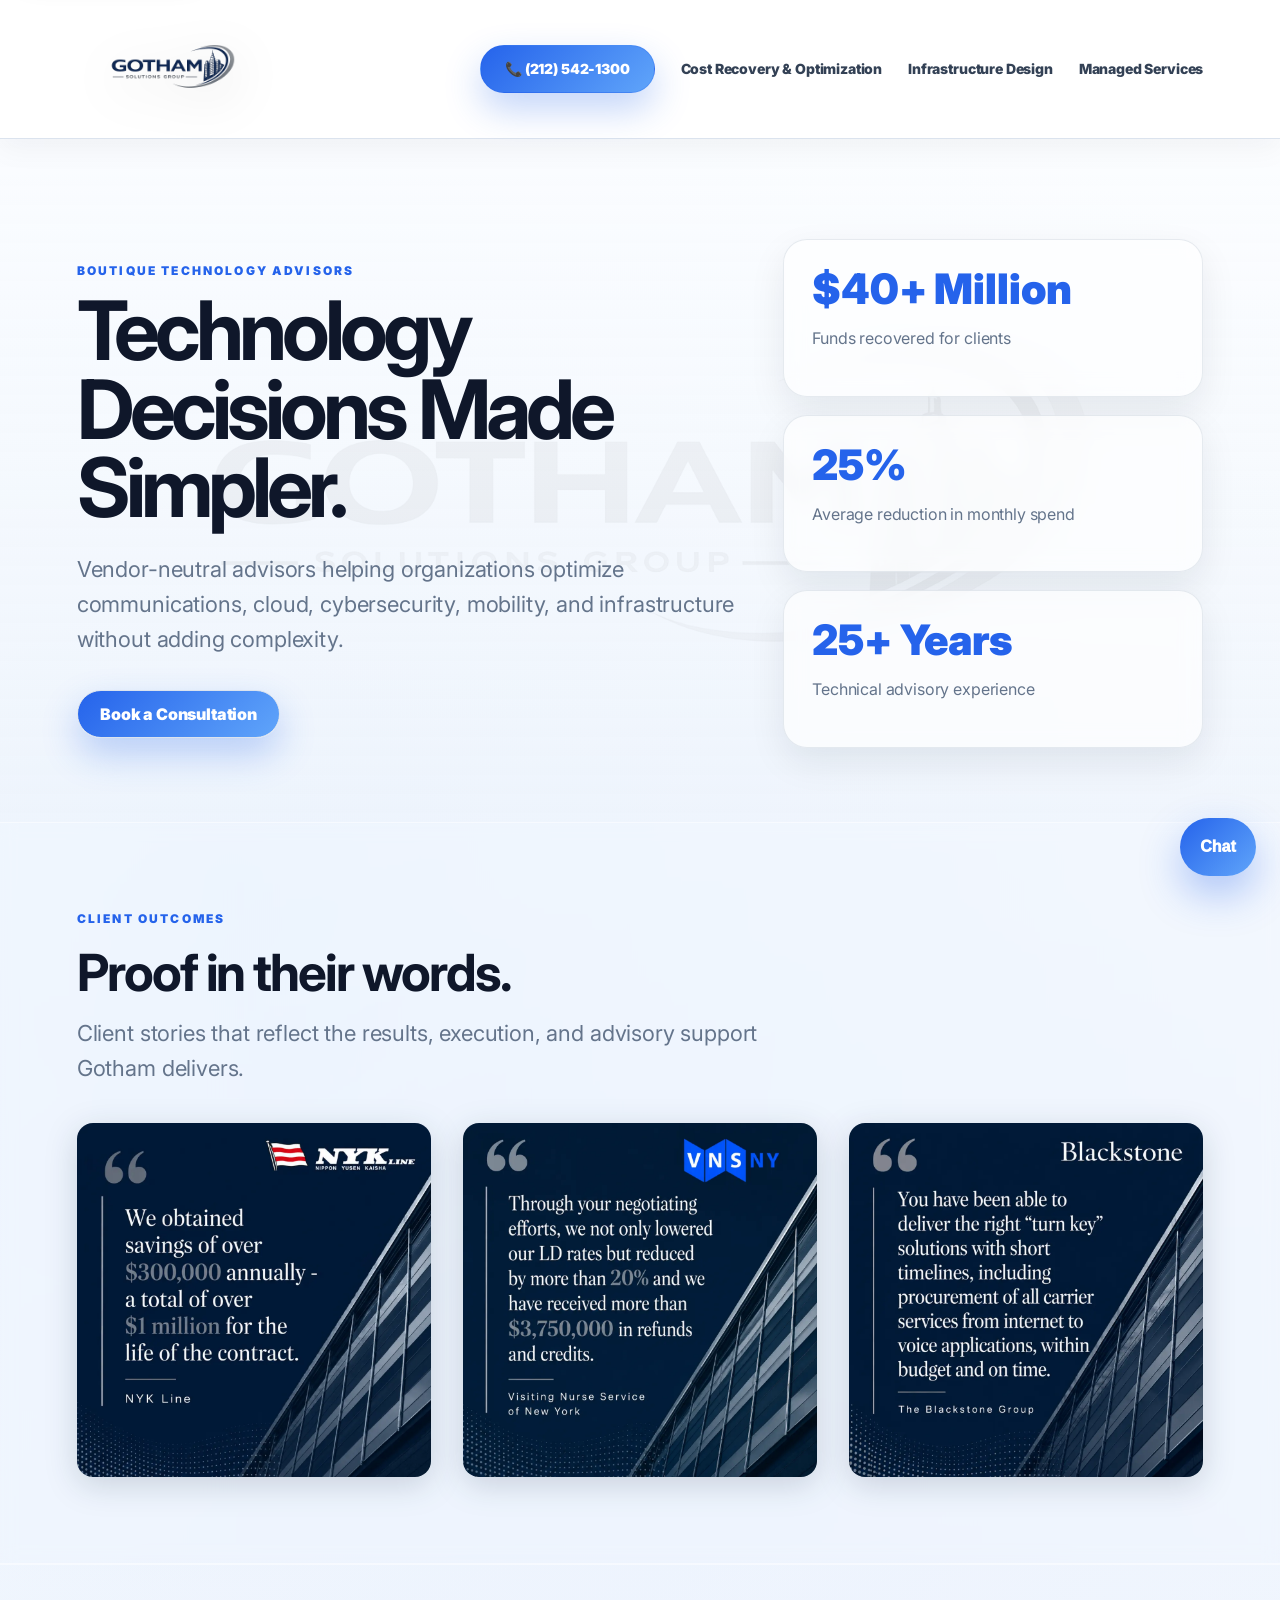
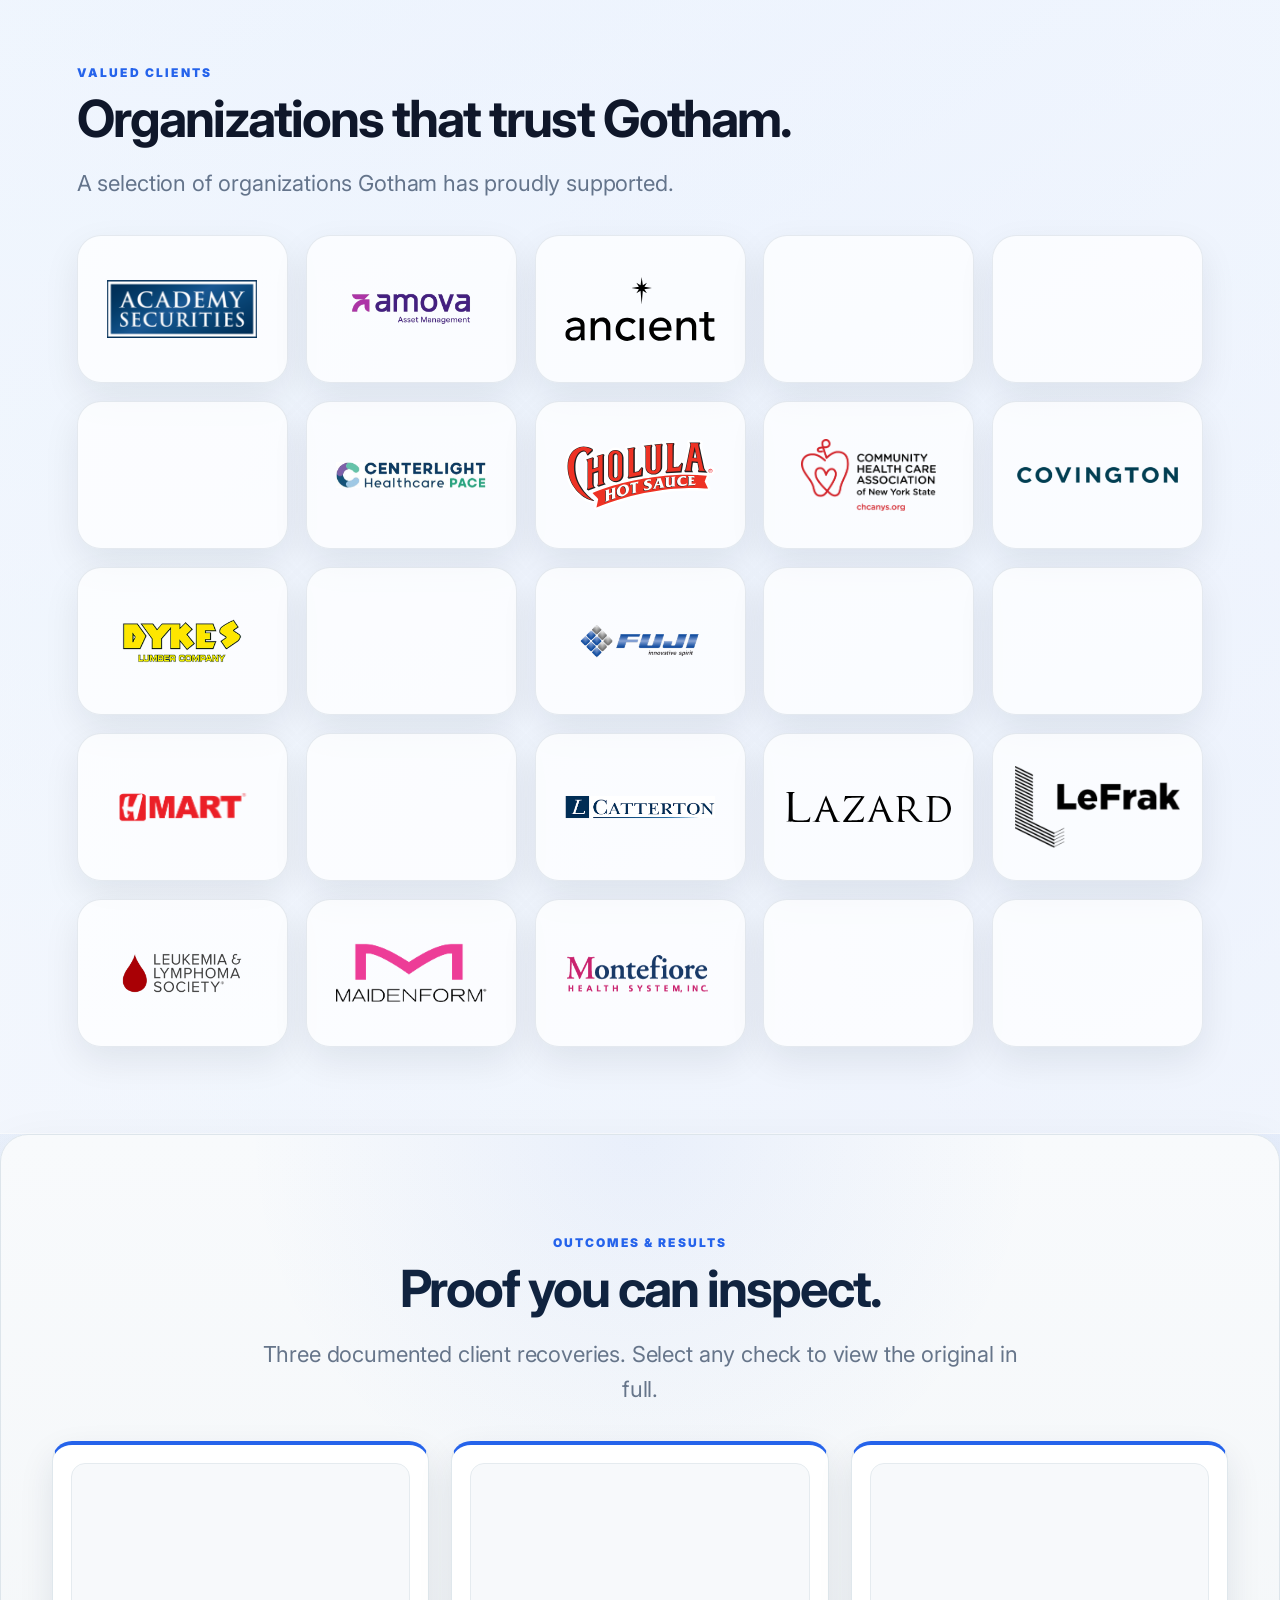
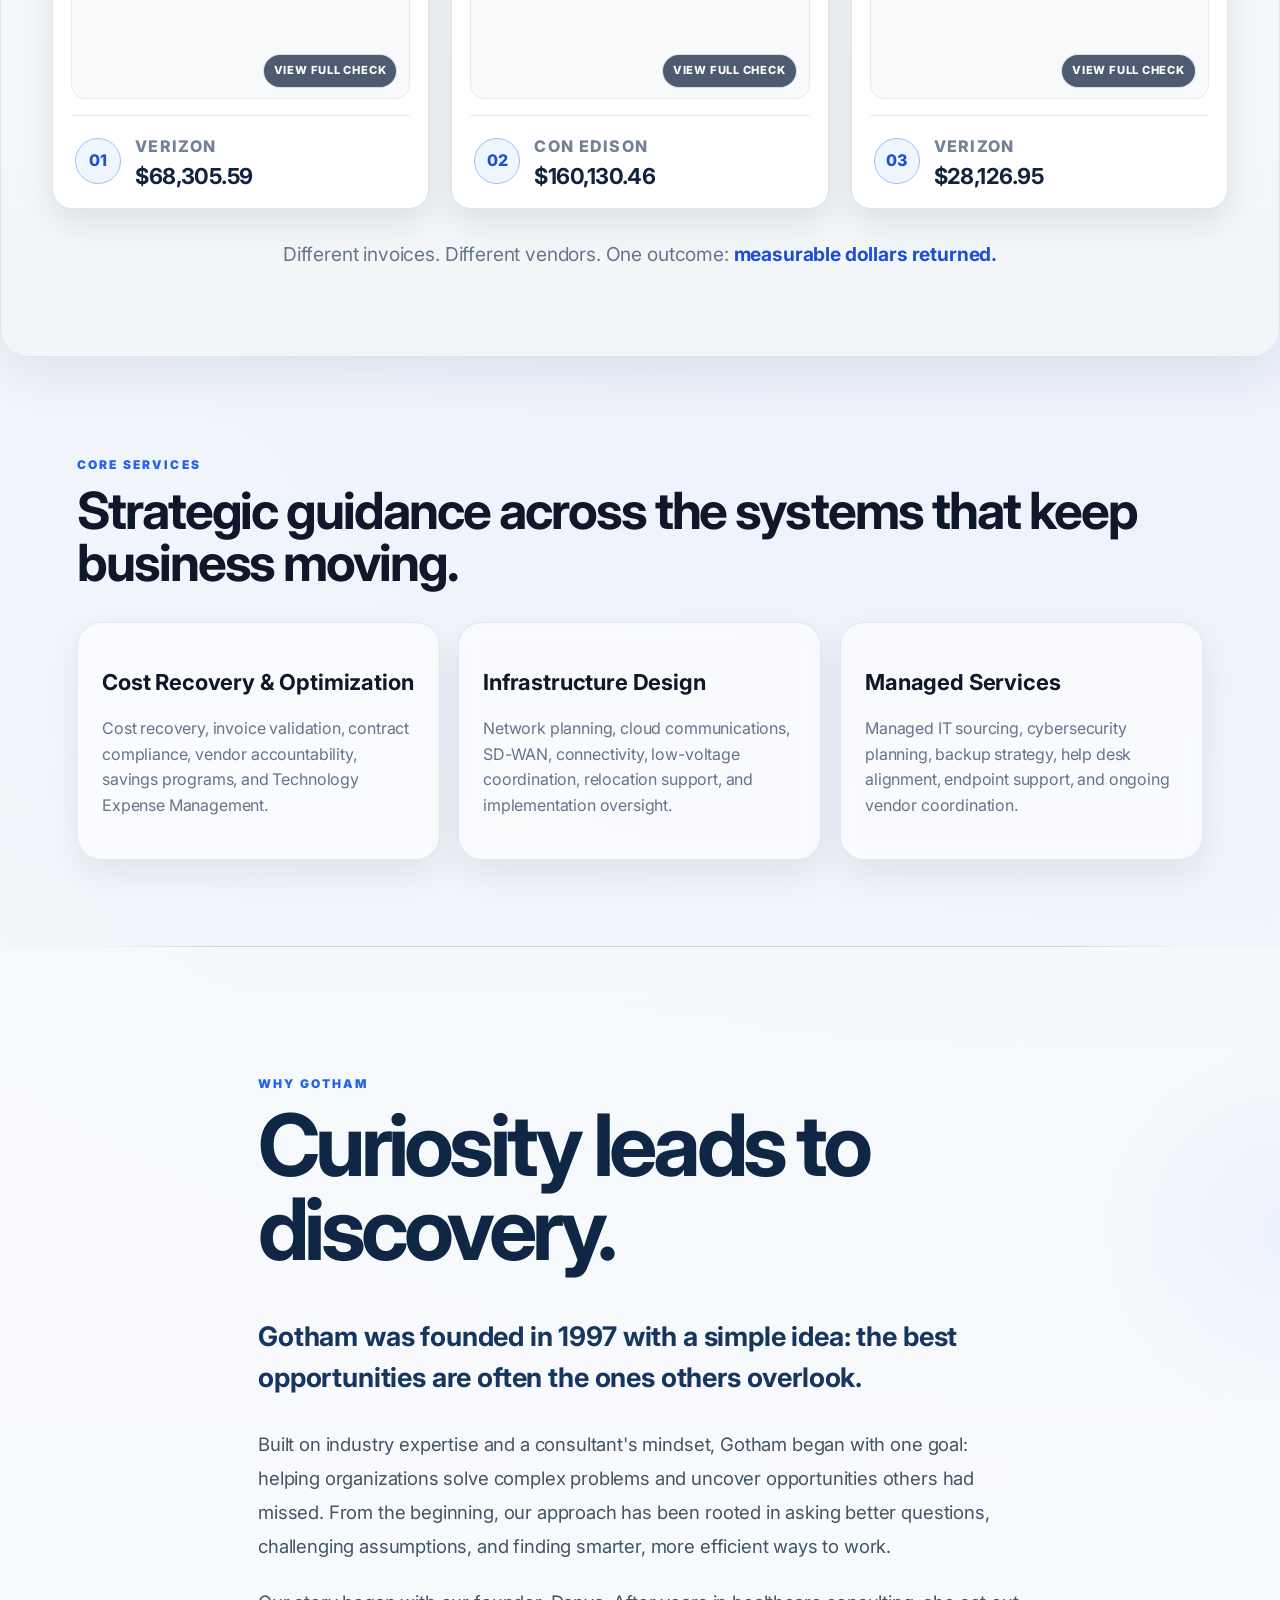
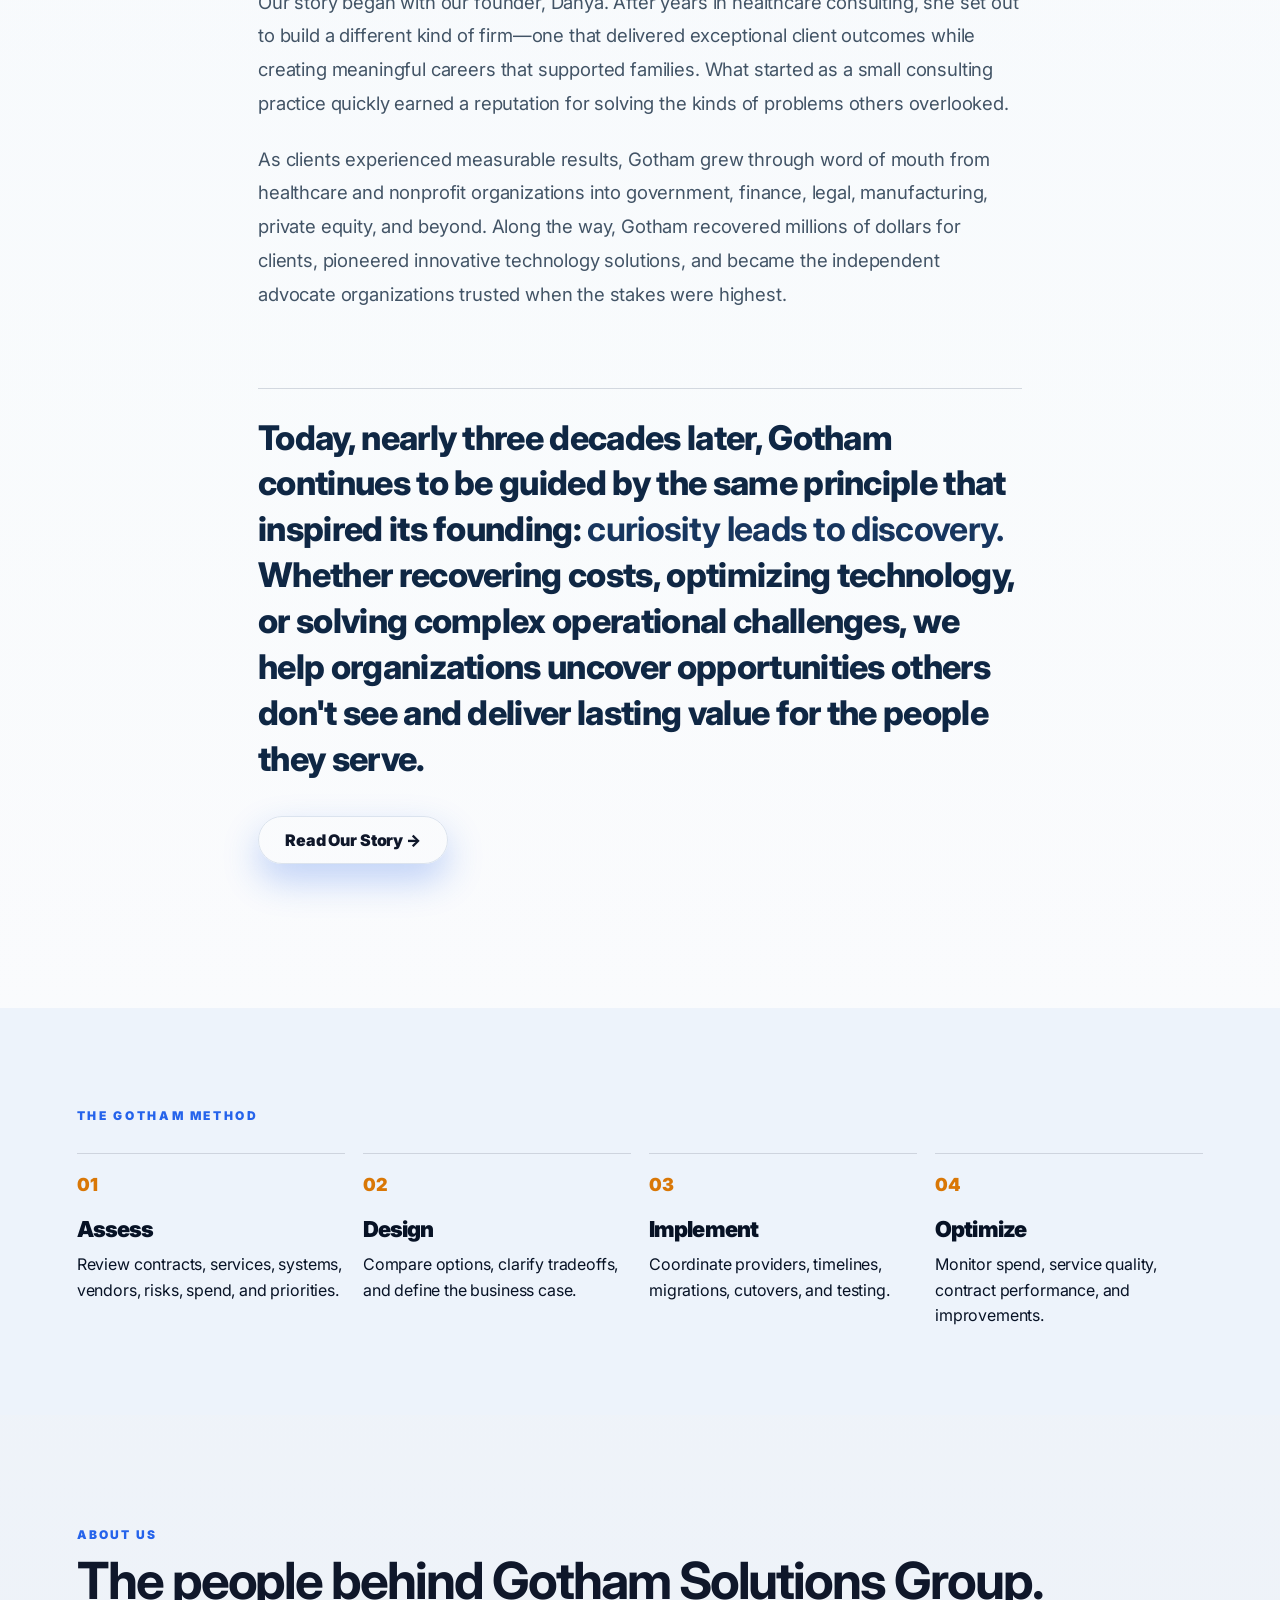
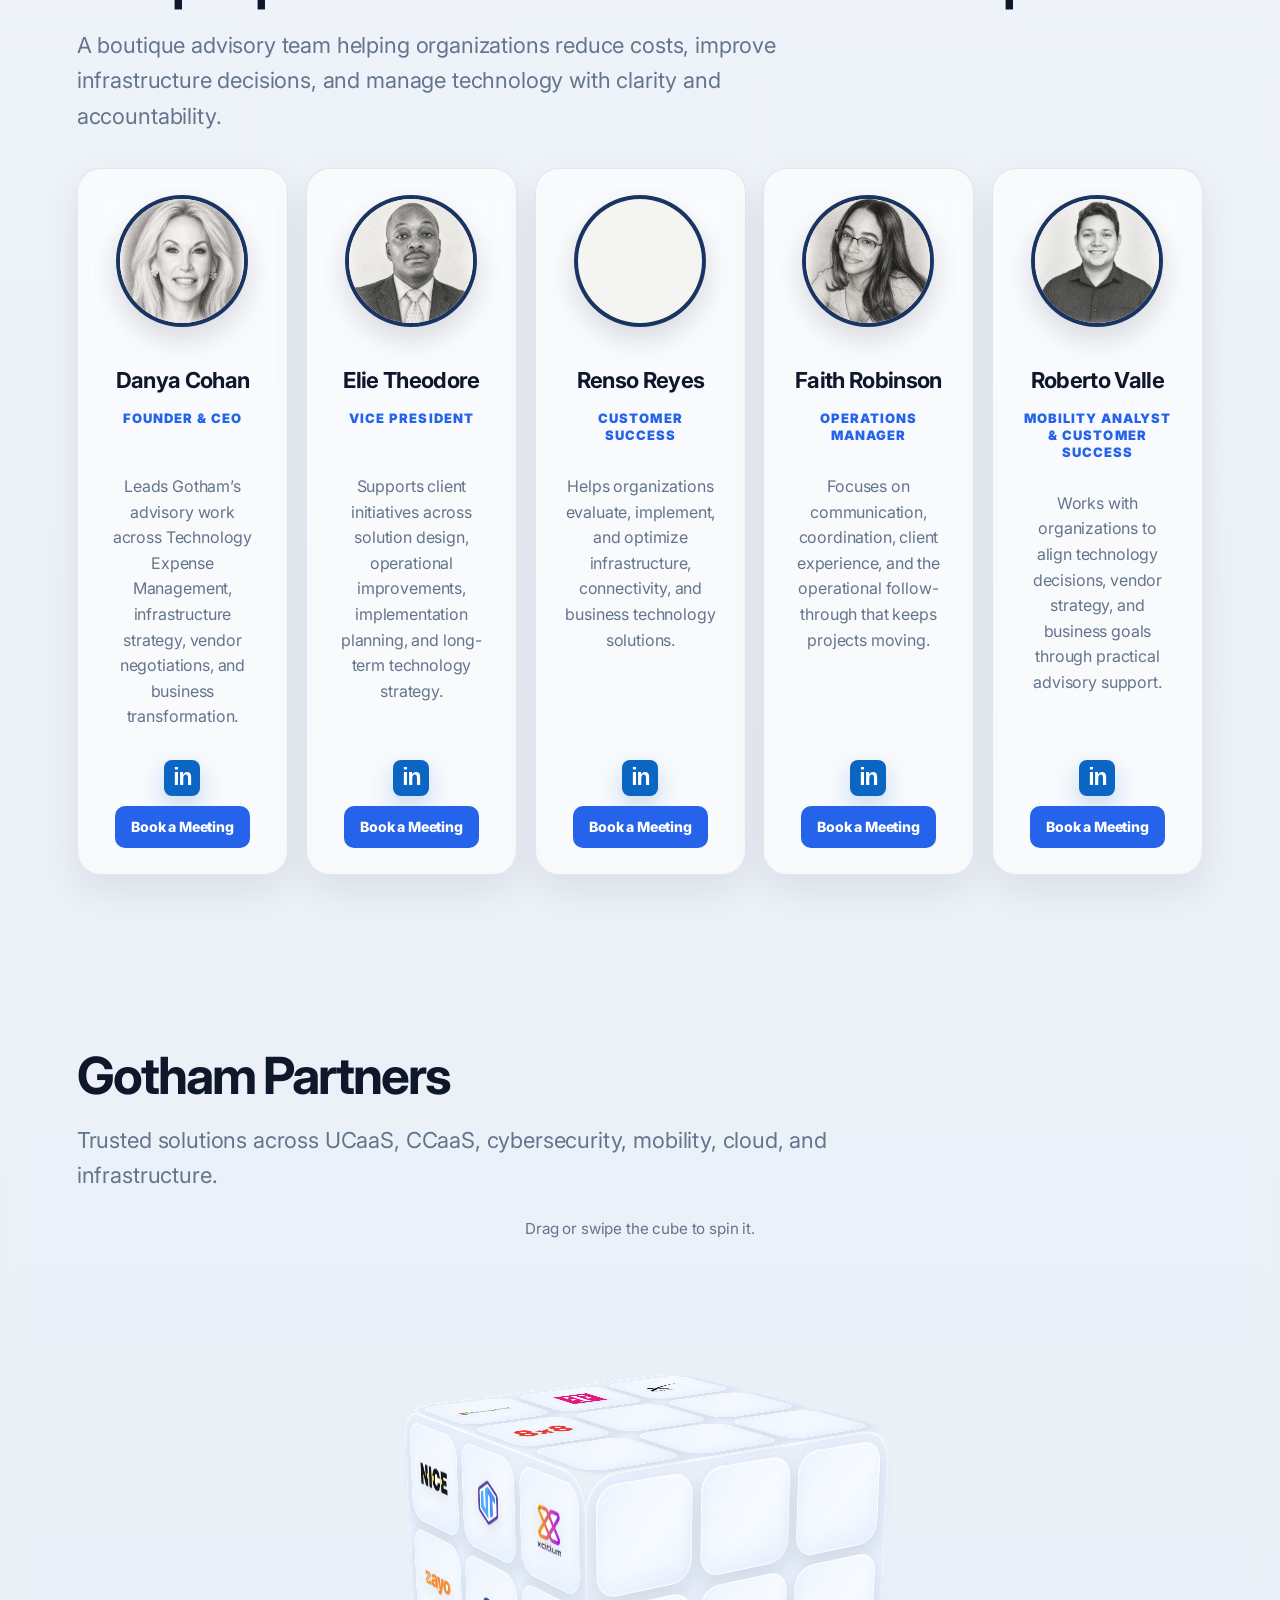
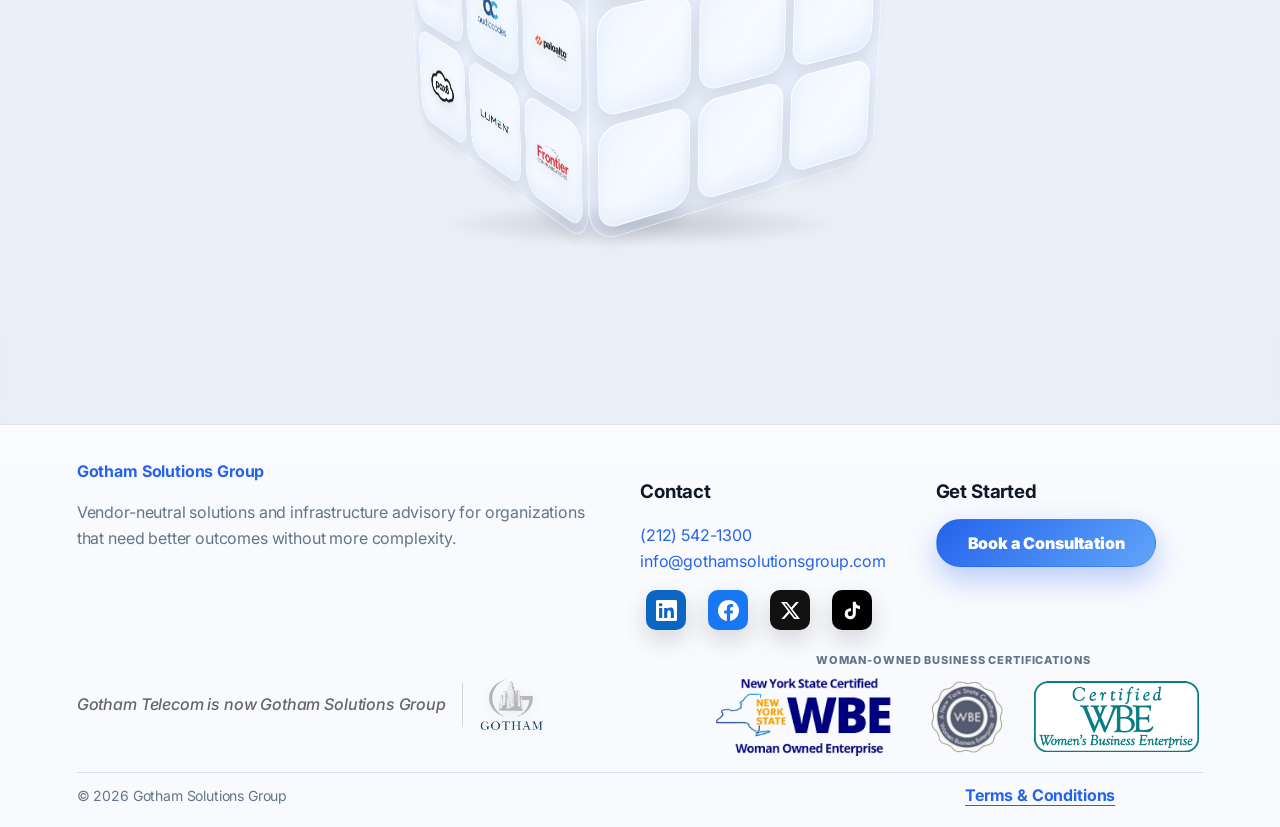
==== index.html @ 6dbdf888 "Polish falling money motion conservatively" ====
<!DOCTYPE html>

<html lang="en"><head><meta charset="utf-8"/>
<meta content="width=device-width, initial-scale=1.0" name="viewport"/>
<title>Gotham Solutions Group | IT, Cloud &amp; Infrastructure Advisory</title>
<meta content="Vendor-neutral advisors helping organizations optimize communications, cloud, cybersecurity, mobility, vendors, contracts, and infrastructure." name="description"/>
<link href="https://gothamsolutionsgroup.com/" rel="canonical"/>
<meta content="#0f172a" name="theme-color"/>
<meta content="Gotham Solutions Group" name="application-name"/>
<meta content="Gotham" name="apple-mobile-web-app-title"/>
<meta content="website" property="og:type"/>
<meta content="Gotham Solutions Group" property="og:site_name"/>
<meta content="Gotham Solutions Group | IT, Cloud &amp; Infrastructure Advisory" property="og:title"/>
<meta content="Vendor-neutral advisors helping organizations optimize communications, cloud, cybersecurity, mobility, vendors, contracts, and infrastructure." property="og:description"/>
<meta content="https://gothamsolutionsgroup.com/" property="og:url"/>
<meta content="https://gothamsolutionsgroup.com/assets/images/social-preview.png" property="og:image"/>
<meta content="summary_large_image" name="twitter:card"/>
<meta content="Gotham Solutions Group | IT, Cloud &amp; Infrastructure Advisory" name="twitter:title"/>
<meta content="Vendor-neutral advisors helping organizations optimize communications, cloud, cybersecurity, mobility, vendors, contracts, and infrastructure." name="twitter:description"/>
<meta content="https://gothamsolutionsgroup.com/assets/images/social-preview.png" name="twitter:image"/>
<link href="/favicon.ico" rel="icon" sizes="any"/>
<link href="/favicon-16x16.png" rel="icon" sizes="16x16" type="image/png"/>
<link href="/favicon-32x32.png" rel="icon" sizes="32x32" type="image/png"/>
<link href="/apple-touch-icon.png" rel="apple-touch-icon"/>
<link href="/site.webmanifest" rel="manifest"/>
<link href="https://fonts.googleapis.com" rel="preconnect"/>
<link crossorigin="" href="https://fonts.gstatic.com" rel="preconnect"/>
<link href="https://fonts.googleapis.com/css2?family=Inter:wght@400;500;600;700;800;900&amp;display=swap" rel="stylesheet"/>
<link href="assets/styles.css?v=1.4.177" rel="stylesheet"/>
<style id="testimonial-grid-final-css">
/* Testimonial section tuned to match approved screenshot style */
.testimonial-showcase{
  background:#fff!important;
  padding-top:34px!important;
  padding-bottom:56px!important;
  overflow:hidden!important;
}
.testimonial-showcase .section-head{
  max-width:820px!important;
  margin:0 auto 34px!important;
  text-align:center!important;
}
.testimonial-showcase .eyebrow{
  display:block!important;
  color:#2466f2!important;
  font-size:13px!important;
  font-weight:800!important;
  letter-spacing:.18em!important;
  text-transform:uppercase!important;
  margin-bottom:6px!important;
}
.testimonial-showcase h2{
  color:#0d1528!important;
  font-size:clamp(40px,4.8vw,56px)!important;
  line-height:.98!important;
  letter-spacing:-.055em!important;
  margin:0 0 18px!important;
}
.testimonial-showcase .section-head p{
  color:#12192b!important;
  font-size:17px!important;
  line-height:1.55!important;
  margin:0!important;
}
.testimonial-rotator-final{
  width:100%!important;
  max-width:1030px!important;
  margin:0 auto!important;
  padding:0 18px!important;
  box-sizing:border-box!important;
}
.testimonial-flip-row-final{
  display:grid!important;
  grid-template-columns:repeat(3,minmax(0,315px))!important;
  justify-content:center!important;
  align-items:start!important;
  gap:26px!important;
}
.testimonial-flip-card-final{
  width:100%!important;
  max-width:315px!important;
  aspect-ratio:1/1!important;
  perspective:1900px!important;
  perspective-origin:center center!important;
  cursor:pointer!important;
}
.testimonial-flip-inner-final{
  position:relative!important;
  width:100%!important;
  height:100%!important;
  transform-style:preserve-3d!important;
  transition:transform 1.05s cubic-bezier(.18,.82,.24,1)!important;
  border-radius:16px!important;
  will-change:transform!important;
}
.testimonial-flip-card-final:not(.is-flipped):hover .testimonial-flip-inner-final{
  transform:translateY(-3px) rotateY(0deg)!important;
}
.testimonial-flip-card-final.is-flipped:hover .testimonial-flip-inner-final{
  transform:translateY(-3px) rotateY(180deg)!important;
}
.testimonial-flip-card-final.is-flipped .testimonial-flip-inner-final{
  transform:rotateY(180deg)!important;
}
.testimonial-flip-card-final.is-turning .testimonial-flip-inner-final{
  transition:transform 1.05s cubic-bezier(.16,.84,.21,1)!important;
}
.testimonial-flip-face-final{
  position:absolute!important;
  inset:0!important;
  margin:0!important;
  padding:0!important;
  border-radius:16px!important;
  overflow:hidden!important;
  background:transparent!important;
  border:none!important;
  backface-visibility:hidden!important;
  -webkit-backface-visibility:hidden!important;
}
.testimonial-flip-face-final.back{
  transform:rotateY(180deg)!important;
}
.testimonial-grid-image{
  display:block!important;
  width:100%!important;
  height:100%!important;
  max-width:none!important;
  object-fit:cover!important;
  border-radius:16px!important;
  filter:drop-shadow(0 8px 16px rgba(6,24,47,.16))!important;
  transform:none!important;
}
.testimonial-lightbox-final{
  display:none;
  position:fixed;
  inset:0;
  z-index:999999;
  background:rgba(6,24,47,.88);
  align-items:center;
  justify-content:center;
  padding:24px;
  box-sizing:border-box;
}
.testimonial-lightbox-final.is-open{display:flex;}
.testimonial-lightbox-final img{
  display:block;
  max-width:min(92vw,900px);
  max-height:88vh;
  width:auto;
  height:auto;
  border-radius:18px;
  box-shadow:0 30px 80px rgba(0,0,0,.35);
}
.testimonial-lightbox-close{
  position:absolute;
  top:18px;
  right:22px;
  border:0;
  background:#fff;
  color:#06182f;
  border-radius:999px;
  width:42px;
  height:42px;
  font-size:30px;
  line-height:1;
  cursor:pointer;
}
@media (max-width:1020px){
  .testimonial-rotator-final{max-width:704px!important;}
  .testimonial-flip-row-final{grid-template-columns:repeat(2,minmax(0,315px))!important;}
}
@media (max-width:620px){
  .testimonial-showcase{padding-top:42px!important;padding-bottom:52px!important;}
  .testimonial-rotator-final{max-width:355px!important;padding:0 20px!important;}
  .testimonial-flip-row-final{grid-template-columns:minmax(0,315px)!important;gap:20px!important;}
  .testimonial-flip-card-final{max-width:315px!important;}
}
@media (prefers-reduced-motion:reduce){
  .testimonial-flip-inner-final{transition:none!important;}
}

/* v1-4-73: make Client Outcomes / Proof in Their Words match the major homepage section pattern */
.testimonial-showcase{
  background:rgba(255,255,255,.42)!important;
  border-top:1px solid rgba(255,255,255,.48)!important;
  border-bottom:1px solid rgba(255,255,255,.48)!important;
  backdrop-filter:blur(8px)!important;
  -webkit-backdrop-filter:blur(8px)!important;
  padding:86px 6vw!important;
}
.testimonial-showcase > .section-head{
  width:100%!important;
  max-width:1180px!important;
  margin:0 auto 36px!important;
  padding:0!important;
  text-align:left!important;
  display:block!important;
}
.testimonial-showcase > .section-head .eyebrow{
  display:block!important;
  text-align:left!important;
  color:var(--accent)!important;
  font-size:12px!important;
  font-weight:900!important;
  letter-spacing:.18em!important;
  text-transform:uppercase!important;
  margin:0 0 18px!important;
}
.testimonial-showcase > .section-head h2{
  text-align:left!important;
  color:var(--text)!important;
  font-size:clamp(32px,4vw,56px)!important;
  line-height:1.02!important;
  letter-spacing:-.04em!important;
  margin:0 0 18px!important;
  max-width:980px!important;
}
.testimonial-showcase > .section-head p{
  text-align:left!important;
  color:var(--muted)!important;
  font-size:clamp(18px,2vw,22px)!important;
  line-height:1.6!important;
  max-width:760px!important;
  margin:0!important;
}
.testimonial-rotator-final{
  max-width:1180px!important;
  padding:0!important;
  margin:0 auto!important;
}
.testimonial-flip-row-final{
  grid-template-columns:repeat(3,minmax(0,315px))!important;
  justify-content:center!important;
  gap:26px!important;
}
.client-logo-card img[src$="NYK-LINE-REPLACEMENT.png"]{
  max-width:190px!important;
  max-height:86px!important;
}
.client-logo-card img[src$="PROSKAUER-REPLACEMENT.png"]{
  max-width:170px!important;
  max-height:82px!important;
}
@media (max-width:1020px){
  .testimonial-flip-row-final{grid-template-columns:repeat(2,minmax(0,315px))!important;}
  .testimonial-rotator-final{max-width:704px!important;}
}
@media (max-width:620px){
  .testimonial-showcase{padding:58px 20px!important;}
  .testimonial-showcase > .section-head{margin-bottom:28px!important;}
  .testimonial-flip-row-final{grid-template-columns:minmax(0,315px)!important;gap:20px!important;}
  .testimonial-rotator-final{max-width:355px!important;padding:0!important;}
}

/* v1-4-75: slightly enlarge Client Outcomes flip cards and ensure full clicked card visibility */
.testimonial-showcase{
  overflow:visible!important;
}
.testimonial-flip-row-final{
  grid-template-columns:repeat(3,minmax(0,340px))!important;
  gap:28px!important;
}
.testimonial-flip-card-final{
  max-width:340px!important;
}
.testimonial-rotator-final{
  max-width:1120px!important;
}
.testimonial-lightbox-final{
  overflow:auto!important;
  padding:clamp(18px,4vw,44px)!important;
}
.testimonial-lightbox-final img{
  max-width:min(94vw,980px)!important;
  max-height:calc(100vh - 88px)!important;
  object-fit:contain!important;
}
@media (max-width:1080px){
  .testimonial-flip-row-final{grid-template-columns:repeat(2,minmax(0,340px))!important;}
  .testimonial-rotator-final{max-width:730px!important;}
}
@media (max-width:620px){
  .testimonial-flip-row-final{grid-template-columns:minmax(0, min(340px, 100%))!important;}
  .testimonial-flip-card-final{max-width:min(340px, 100%)!important;}
  .testimonial-rotator-final{max-width:380px!important;}
  .testimonial-lightbox-final img{max-width:94vw!important;max-height:calc(100vh - 78px)!important;}
}

</style>
<style id="quote-belt-readd">
.quote-belt{
width:100vw;
max-width:none;
margin:14px calc(50% - 50vw) 0;
overflow:hidden;
background:#fff;
border-top:2px solid #dfe7f2;
border-bottom:2px solid #dfe7f2;
padding:22px 0;
}
.quote-track{
  display:flex;
  gap:0;
  white-space:nowrap;
  width:max-content;
  animation:qb 34s linear infinite;
  will-change:transform;
}
.quote-set{display:flex;align-items:center;gap:72px;padding-right:72px;flex:0 0 auto;white-space:nowrap;}
.quote-item{font-size:1.18rem;font-weight:700;
  font-size:1.18rem;
  color:#11213f;
  font-weight:700;
}
.quote-item .q{
  color:#2563eb;
  font-weight:700;
}
@keyframes qb{
  from{transform:translate3d(0,0,0)}
  to{transform:translate3d(-50%,0,0)}
}
<span>Always Your First Call.</span><span>One Less Thing to Worry About.</span><span>Take it off your desk. We'll take it to the goal line.</span></style>
<style id="client-outcomes-width-card-visibility-fix">
/* v1-4-81: widen Client Outcomes to match other homepage panels, enlarge cards, and keep clicked testimonials fully visible */
.testimonial-showcase{
  padding-left:6vw!important;
  padding-right:6vw!important;
  overflow:visible!important;
}
.testimonial-showcase > .section-head{
  width:100%!important;
  max-width:1180px!important;
  margin-left:auto!important;
  margin-right:auto!important;
}
.testimonial-rotator-final{
  width:100%!important;
  max-width:1180px!important;
  margin-left:auto!important;
  margin-right:auto!important;
  padding:0!important;
  overflow:visible!important;
}
.testimonial-flip-row-final{
  grid-template-columns:repeat(3,minmax(0,370px))!important;
  gap:32px!important;
  justify-content:space-between!important;
  overflow:visible!important;
}
.testimonial-flip-card-final{
  max-width:370px!important;
  width:100%!important;
}
.testimonial-flip-inner-final,
.testimonial-flip-face-final{
  overflow:visible!important;
}
.testimonial-grid-image{
  object-fit:cover!important;
}
.testimonial-lightbox-final{
  overflow:auto!important;
  padding:32px!important;
  align-items:center!important;
  justify-content:center!important;
}
.testimonial-lightbox-final img{
  max-width:min(96vw,1120px)!important;
  max-height:calc(100vh - 72px)!important;
  width:auto!important;
  height:auto!important;
  object-fit:contain!important;
  display:block!important;
}
@media (max-width:1180px){
  .testimonial-flip-row-final{
    grid-template-columns:repeat(3,minmax(0,1fr))!important;
    gap:24px!important;
  }
}
@media (max-width:940px){
  .testimonial-rotator-final{max-width:760px!important;}
  .testimonial-flip-row-final{
    grid-template-columns:repeat(2,minmax(0,360px))!important;
    justify-content:center!important;
    gap:28px!important;
  }
  .testimonial-flip-card-final{max-width:360px!important;}
}
@media (max-width:620px){
  .testimonial-showcase{padding-left:20px!important;padding-right:20px!important;}
  .testimonial-rotator-final{max-width:390px!important;}
  .testimonial-flip-row-final{
    grid-template-columns:minmax(0, min(370px, 100%))!important;
    gap:22px!important;
  }
  .testimonial-flip-card-final{max-width:min(370px,100%)!important;}
  .testimonial-lightbox-final{padding:18px!important;}
  .testimonial-lightbox-final img{
    max-width:96vw!important;
    max-height:calc(100vh - 56px)!important;
  }
}
</style>
<style id="client-outcomes-full-width-final">
/* v1-4-82: make Client Outcomes use the same usable width as Valued Clients/About Us */
.testimonial-showcase{
  padding-left:6vw!important;
  padding-right:6vw!important;
  overflow:visible!important;
}
.testimonial-showcase > .section-head{
  width:100%!important;
  max-width:none!important;
  margin-left:0!important;
  margin-right:0!important;
  padding:0!important;
  box-sizing:border-box!important;
  text-align:left!important;
}
.testimonial-showcase > .section-head p{
  max-width:760px!important;
}
.testimonial-rotator-final{
  width:100%!important;
  max-width:none!important;
  margin-left:0!important;
  margin-right:0!important;
  padding:0!important;
  overflow:visible!important;
}
.testimonial-flip-row-final{
  width:100%!important;
  max-width:none!important;
  display:grid!important;
  grid-template-columns:repeat(3,minmax(0,1fr))!important;
  gap:32px!important;
  justify-content:stretch!important;
  align-items:stretch!important;
  overflow:visible!important;
}
.testimonial-flip-card-final{
  width:100%!important;
  max-width:none!important;
  min-width:0!important;
  aspect-ratio:1/1!important;
  overflow:visible!important;
}
.testimonial-flip-inner-final,
.testimonial-flip-face-final{
  width:100%!important;
  height:100%!important;
  overflow:visible!important;
}
.testimonial-flip-face-final{
  border-radius:22px!important;
}
.testimonial-grid-image{
  width:100%!important;
  height:100%!important;
  object-fit:cover!important;
  display:block!important;
}
.testimonial-lightbox-final{
  overflow:auto!important;
  padding:28px!important;
  align-items:center!important;
  justify-content:center!important;
}
.testimonial-lightbox-final img{
  max-width:min(96vw,1200px)!important;
  max-height:calc(100vh - 72px)!important;
  width:auto!important;
  height:auto!important;
  object-fit:contain!important;
}
@media (max-width:980px){
  .testimonial-flip-row-final{
    grid-template-columns:repeat(2,minmax(0,1fr))!important;
    gap:28px!important;
  }
}
@media (max-width:620px){
  .testimonial-showcase{padding-left:20px!important;padding-right:20px!important;}
  .testimonial-flip-row-final{grid-template-columns:1fr!important;gap:22px!important;}
  .testimonial-lightbox-final{padding:18px!important;}
  .testimonial-lightbox-final img{max-width:96vw!important;max-height:calc(100vh - 56px)!important;}
}
</style>
<style id="testimonial-fullscreen-modal-v83">
/* v1-4-83: full-screen Client Outcomes testimonial modal above header */
body.testimonial-modal-open{
  overflow:hidden!important;
}
.testimonial-lightbox-final{
  position:fixed!important;
  inset:0!important;
  z-index:2147483647!important;
  width:100vw!important;
  height:100vh!important;
  min-width:100vw!important;
  min-height:100vh!important;
  padding:clamp(14px,2.2vw,28px)!important;
  background:rgba(2,10,24,.92)!important;
  backdrop-filter:blur(10px)!important;
  -webkit-backdrop-filter:blur(10px)!important;
  align-items:center!important;
  justify-content:center!important;
  overflow:hidden!important;
  box-sizing:border-box!important;
}
.testimonial-lightbox-final.is-open{
  display:flex!important;
}
.testimonial-lightbox-final img{
  display:block!important;
  width:auto!important;
  height:auto!important;
  max-width:calc(100vw - clamp(28px,4.4vw,56px))!important;
  max-height:calc(100vh - clamp(28px,4.4vw,56px))!important;
  object-fit:contain!important;
  border-radius:clamp(16px,2vw,28px)!important;
  box-shadow:0 34px 110px rgba(0,0,0,.55)!important;
}
.testimonial-lightbox-close{
  position:fixed!important;
  top:clamp(14px,2vw,24px)!important;
  right:clamp(14px,2vw,24px)!important;
  z-index:2147483647!important;
  width:48px!important;
  height:48px!important;
  display:flex!important;
  align-items:center!important;
  justify-content:center!important;
  border:1px solid rgba(255,255,255,.3)!important;
  background:rgba(255,255,255,.96)!important;
  color:#06182f!important;
  border-radius:999px!important;
  font-size:34px!important;
  line-height:1!important;
  cursor:pointer!important;
  box-shadow:0 16px 40px rgba(0,0,0,.28)!important;
}
@media (max-width:620px){
  .testimonial-lightbox-final{padding:12px!important;}
  .testimonial-lightbox-final img{
    max-width:calc(100vw - 24px)!important;
    max-height:calc(100vh - 24px)!important;
    border-radius:18px!important;
  }
  .testimonial-lightbox-close{
    top:10px!important;
    right:10px!important;
    width:44px!important;
    height:44px!important;
    font-size:31px!important;
  }
}
</style>
<style id="testimonial-modal-body-portal-v84">
/* v1-4-84: force testimonial lightbox to live as a body-level overlay above nav/header */
body > .testimonial-lightbox-final{
  position:fixed!important;
  inset:0!important;
  z-index:2147483647!important;
  width:100vw!important;
  height:100vh!important;
  max-width:none!important;
  max-height:none!important;
  margin:0!important;
  transform:none!important;
  contain:none!important;
  isolation:isolate!important;
  pointer-events:auto!important;
}
body > .testimonial-lightbox-final.is-open{
  display:flex!important;
}
body.testimonial-modal-open header,
body.testimonial-modal-open nav,
body.testimonial-modal-open .site-header,
body.testimonial-modal-open .main-header,
body.testimonial-modal-open .navbar,
body.testimonial-modal-open .gotham-ai-widget{
  pointer-events:none!important;
}
body > .testimonial-lightbox-final .testimonial-lightbox-close{
  z-index:2147483647!important;
}
</style>
<style>
/* Why Gotham check-based rotating stamp */
.stamped-letter-wrap {
  display: flex;
  justify-content: center;
  margin-top: clamp(1.5rem, 3vw, 2.5rem);
}

.stamped-letter {
  position: relative;
  width: min(1180px, 100%);
  aspect-ratio: 3 / 2;
  min-height: 0;
  padding: 0;
  border-radius: 4px;
  background: #fff url("assets/why-gotham/generic-check-sheet.png") center top / contain no-repeat;
  box-shadow: 0 22px 60px rgba(8, 20, 43, .20);
  border: 1px solid rgba(35, 45, 65, .14);
  overflow: hidden;
  color: #142033;
}

.stamped-letter::before {
  content: "";
  position: absolute;
  inset: 0;
  z-index: 1;
  background: linear-gradient(135deg, rgba(255,255,255,.08), transparent 30%);
  pointer-events: none;
}

.stamped-letter-head,
.stamped-rule,
.stamped-copy {
  display: none;
}

.notary-stamp {
  position: absolute;
  z-index: 3;
  left: 46%;
  top: 70%;
  width: min(430px, 47%);
  transform: translate(-50%, -50%) rotate(-5deg);
  border: clamp(3px, .55vw, 5px) solid rgba(0, 67, 125, .80);
  border-radius: 9px;
  padding: clamp(.42rem, 1.1vw, .75rem) clamp(.65rem, 1.5vw, 1.1rem);
  text-align: center;
  font-family: Impact, "Arial Black", sans-serif;
  font-size: clamp(1.05rem, 2.45vw, 2.5rem);
  line-height: .95;
  letter-spacing: .028em;
  color: rgba(0, 67, 125, .84);
  text-transform: uppercase;
  mix-blend-mode: multiply;
  opacity: .92;
  text-shadow: 1px 0 rgba(0, 67, 125, .16), -1px 0 rgba(255,255,255,.16);
  filter: contrast(1.08);
}

.notary-stamp::before,
.notary-stamp::after {
  content: "";
  position: absolute;
  inset: 5px;
  border: 1.5px solid rgba(0, 67, 125, .52);
  border-radius: 5px;
  pointer-events: none;
}

.notary-stamp::after {
  inset: -6px;
  border-color: rgba(0, 67, 125, .14);
  transform: translate(2px, -1px);
  clip-path: polygon(0 0, 92% 0, 100% 22%, 88% 34%, 100% 58%, 91% 100%, 0 100%);
}

@supports (mask-image: linear-gradient(#000, #000)) {
  .notary-stamp {
    mask-image:
      radial-gradient(circle at 12% 20%, transparent 0 1.2px, #000 2.2px),
      radial-gradient(circle at 34% 68%, transparent 0 1px, #000 2px),
      radial-gradient(circle at 82% 35%, transparent 0 1.4px, #000 2.4px),
      linear-gradient(#000, #000);
    mask-composite: add;
  }
}

@media (max-width: 680px) {
  .stamped-letter {
    width: 100%;
    aspect-ratio: 3 / 2;
  }

  .notary-stamp {
    left: 45%;
    top: 70%;
    width: 49%;
    font-size: clamp(.58rem, 2.8vw, 1rem);
    padding: .3rem .35rem;
    border-width: 2px;
  }
}


/* v1.4.132: show the entire check at maximum practical size */
.why-gotham-simplified.section {
  padding-left: 6vw;
  padding-right: 6vw;
}
.why-gotham-simplified .why-gotham-copy.why-gotham-stamp-only {
  width: 100%;
  max-width: none;
  padding-left: 0;
  padding-right: 0;
}
.why-gotham-stamp-only .stamped-letter-wrap {
  width: 100%;
  overflow: visible;
  justify-content: center;
}
.why-gotham-stamp-only .stamped-letter {
  width: min(1120px, 94%);
  min-height: 0 !important;
  height: auto;
  aspect-ratio: 3 / 2;
  background-size: contain !important;
  background-position: center top !important;
  background-repeat: no-repeat !important;
  overflow: visible;
}

/* v1.4.133: larger stamp on the full-width check */
.notary-stamp {
  width: min(610px, 62%);
  padding: clamp(.58rem, 1.45vw, 1.05rem) clamp(.9rem, 2vw, 1.55rem);
  border-width: clamp(4px, .7vw, 7px);
}
.notary-stamp::before {
  inset: 7px;
  border-width: 2px;
}
.notary-stamp::after {
  inset: -8px;
}
@media (max-width: 680px) {
  .notary-stamp {
    width: 64%;
    font-size: clamp(.68rem, 3.4vw, 1.18rem);
    padding: .38rem .48rem;
    border-width: 3px;
  }
}

/* Quote-driven stamp sizing */
.notary-stamp.stamp-copy-medium {
  font-size: clamp(1.55rem, 4.15vw, 3.65rem);
  line-height: .98;
}
.notary-stamp.stamp-copy-long {
  font-size: clamp(1.18rem, 3.25vw, 2.85rem);
  line-height: 1.02;
  letter-spacing: .02em;
}
.notary-stamp.stamp-copy-extra-long {
  font-size: clamp(1rem, 2.65vw, 2.3rem);
  line-height: 1.06;
  letter-spacing: .012em;
}

/* Repeating stamp animation — photographic impact without showing a drawn stamper */
.stamp-hand {
  position: absolute;
  z-index: 4;
  left: 50%;
  top: 54%;
  width: min(390px, 58%);
  height: min(240px, 34%);
  pointer-events: none;
  opacity: 0;
  transform: translate(-50%, -72%) rotate(-10deg) scale(1.18);
  transform-origin: center;
  border-radius: 50%;
  background:
    radial-gradient(ellipse at 50% 56%, rgba(18, 13, 9, .40) 0%, rgba(18, 13, 9, .22) 31%, rgba(18, 13, 9, .08) 54%, transparent 75%);
  filter: blur(22px);
  mix-blend-mode: multiply;
  will-change: transform, opacity, filter;
}

.stamp-hand::before {
  content: "";
  position: absolute;
  inset: 18% 22% 10%;
  border-radius: 50%;
  background: radial-gradient(ellipse, rgba(8, 6, 4, .30), rgba(8, 6, 4, .08) 52%, transparent 74%);
  filter: blur(14px);
}

.stamp-animation-enabled .notary-stamp {
  opacity: 0;
  transform: translate(-50%, -50%) rotate(-10deg) scale(.992);
  transform-origin: center;
  will-change: transform, opacity, filter, clip-path;
}

.stamp-animation-enabled .stamped-letter {
  transform-origin: 50% 58%;
  will-change: transform, filter;
}

.stamp-animation-enabled.stamp-cycle-running .stamp-hand {
  animation: gotham-approaching-shadow 8s ease-in-out infinite;
}

.stamp-animation-enabled.stamp-cycle-running .notary-stamp {
  animation: gotham-real-ink-transfer 8s linear infinite;
}

.stamp-animation-enabled.stamp-cycle-running .stamped-letter {
  animation: gotham-paper-impact 8s linear infinite;
}

@keyframes gotham-approaching-shadow {
  0%, 3% {
    opacity: 0;
    transform: translate(-50%, -88%) rotate(-10deg) scale(1.34);
    filter: blur(30px);
  }
  6% { opacity: .18; }
  9.5% {
    opacity: .42;
    transform: translate(-50%, -63%) rotate(-10deg) scale(1.12);
    filter: blur(23px);
  }
  11.7% {
    opacity: .66;
    transform: translate(-50%, -51%) rotate(-10deg) scale(.98);
    filter: blur(15px);
  }
  12.9% {
    opacity: .74;
    transform: translate(-50%, -49.5%) rotate(-10deg) scale(.92);
    filter: blur(11px);
  }
  14.4% {
    opacity: .48;
    transform: translate(-50%, -56%) rotate(-10deg) scale(1.02);
    filter: blur(18px);
  }
  18.5% {
    opacity: .16;
    transform: translate(-50%, -75%) rotate(-10deg) scale(1.23);
    filter: blur(28px);
  }
  22%, 100% {
    opacity: 0;
    transform: translate(-50%, -90%) rotate(-10deg) scale(1.36);
    filter: blur(32px);
  }
}

@keyframes gotham-paper-impact {
  0%, 11.5%, 14.5%, 100% {
    transform: translate3d(0,0,0) scale(1);
    filter: brightness(1);
  }
  12.15% {
    transform: translate3d(0,1px,0) scale(.9985);
    filter: brightness(.986);
  }
  12.55% {
    transform: translate3d(-1px,1px,0) scale(.9975);
    filter: brightness(.972);
  }
  12.9% {
    transform: translate3d(1px,0,0) scale(.9982);
    filter: brightness(.982);
  }
  13.35% {
    transform: translate3d(-.5px,-.5px,0) scale(.9993);
    filter: brightness(.994);
  }
}

@keyframes gotham-real-ink-transfer {
  0%, 11.9% {
    opacity: 0;
    transform: translate(-50%, -50%) rotate(-10deg) scale(.993);
    filter: contrast(1.05) blur(1.7px) saturate(.84);
    clip-path: inset(48% 0 48% 0);
  }
  12.25% {
    opacity: .30;
    transform: translate(-50%, -50%) rotate(-10deg) scale(.997);
    filter: contrast(1.26) blur(.8px) saturate(.9);
    clip-path: inset(31% 2% 34% 1%);
  }
  12.65% {
    opacity: .70;
    transform: translate(-50%, -50%) rotate(-10deg) scale(1.001);
    filter: contrast(1.34) blur(.25px) saturate(.92);
    clip-path: inset(12% 0 15% 0);
  }
  13.05% {
    opacity: .96;
    transform: translate(-50%, -50%) rotate(-10deg) scale(1.004);
    filter: contrast(1.22) blur(0) saturate(.94);
    clip-path: inset(0 0 0 0);
  }
  14.5%, 88% {
    opacity: .92;
    transform: translate(-50%, -50%) rotate(-10deg) scale(1);
    filter: contrast(1.08) blur(0) saturate(.9);
    clip-path: inset(0 0 0 0);
  }
  94%, 100% {
    opacity: 0;
    transform: translate(-50%, -50%) rotate(-10deg) scale(.995);
    filter: contrast(1.04) blur(.65px) saturate(.85);
    clip-path: inset(0 0 0 0);
  }
}

@media (max-width: 680px) {
  .stamp-hand {
    top: 58%;
    width: min(310px, 68%);
    height: min(190px, 33%);
  }
}

@media (prefers-reduced-motion: reduce) {
  .stamp-animation-enabled .stamp-hand,
  .stamp-animation-enabled.stamp-cycle-running .stamp-hand {
    display: none;
    animation: none;
  }

  .stamp-animation-enabled .stamped-letter,
  .stamp-animation-enabled.stamp-cycle-running .stamped-letter {
    animation: none;
    transform: none;
    filter: none;
  }

  .stamp-animation-enabled .notary-stamp,
  .stamp-animation-enabled.stamp-cycle-running .notary-stamp {
    animation: none;
    opacity: .92;
    transform: translate(-50%, -50%) rotate(-10deg) scale(1);
    filter: contrast(1.08);
    clip-path: inset(0);
  }
}
</style>
<style id="why-gotham-static-left-align">
.why-gotham-simplified .why-gotham-copy{align-items:stretch!important;text-align:left!important;}
.why-gotham-simplified .why-gotham-heading,.why-gotham-simplified .why-gotham-subhead{margin-left:0!important;margin-right:0!important;text-align:left!important;}
.why-gotham-subhead{margin:.45rem 0 1.5rem;color:#132744;font-size:clamp(1.45rem,2.6vw,2.25rem);line-height:1.18;max-width:900px;}
.why-gotham-stamp-only .stamped-letter-wrap{width:100%;}
.why-gotham-stamp-only .stamped-letter{margin:0 auto;background-position:center top!important;}

@media (max-width: 700px) {
  .why-gotham-simplified.section {
    padding-left: 24px;
    padding-right: 24px;
  }
}
</style>
<style id="why-gotham-header-alignment-final">
/* Match the horizontal inset used by every other homepage section heading. */
.why-gotham-simplified .why-gotham-heading,
.why-gotham-simplified .why-gotham-subhead {
  box-sizing: border-box !important;
  width: 100% !important;
  padding-left: 6vw !important;
  padding-right: 6vw !important;
  margin-left: 0 !important;
  margin-right: 0 !important;
  text-align: left !important;
}
.why-gotham-simplified .why-gotham-heading {
  margin-bottom: .45rem !important;
}
.why-gotham-simplified .why-gotham-subhead {
  max-width: none !important;
  margin-top: 0 !important;
}
@media (max-width: 700px) {
  .why-gotham-simplified .why-gotham-heading,
  .why-gotham-simplified .why-gotham-subhead {
    padding-left: 24px !important;
    padding-right: 24px !important;
  }
}
</style>
<style id="v1-4-160-separated-check-gallery">
.why-gotham-check-gallery{background:linear-gradient(145deg,#061426 0%,#0a1e36 55%,#07182c 100%);border-radius:28px;padding:clamp(42px,6vw,78px) clamp(18px,4vw,54px);color:#fff;overflow:hidden;position:relative}
.why-gotham-check-gallery:before{content:"";position:absolute;inset:0;background:radial-gradient(circle at 16% 26%,rgba(50,118,255,.12),transparent 28%),radial-gradient(circle at 50% 28%,rgba(69,176,118,.1),transparent 26%),radial-gradient(circle at 84% 26%,rgba(226,169,57,.1),transparent 28%);pointer-events:none}
.check-gallery-intro{position:relative;text-align:center;max-width:760px;margin:0 auto 34px}.check-gallery-intro .eyebrow{color:#65b977}.check-gallery-intro h2{color:#fff;margin:.35rem 0 .75rem}.check-gallery-intro .section-lead{color:rgba(255,255,255,.72);margin-inline:auto}
.check-proof-grid{position:relative;display:grid;grid-template-columns:repeat(3,minmax(0,1fr));gap:18px}
.check-proof-card{--accent:#4e86ff;position:relative;border:1px solid rgba(255,255,255,.13);border-radius:20px;padding:18px;background:linear-gradient(180deg,rgba(255,255,255,.055),rgba(255,255,255,.025));box-shadow:0 24px 58px rgba(0,0,0,.28);transition:transform .35s ease,border-color .35s ease,box-shadow .35s ease;overflow:hidden}
.check-proof-card:before{content:"";position:absolute;left:10%;right:10%;top:-48px;height:130px;border-radius:50%;background:var(--accent);opacity:.16;filter:blur(28px)}
.check-proof-green{--accent:#60bd78}.check-proof-gold{--accent:#e7aa36}
.check-spotlight{position:relative;min-height:245px;display:flex;align-items:center;justify-content:center;padding:26px 8px 30px;border-radius:14px;background:linear-gradient(180deg,rgba(255,255,255,.025),rgba(0,0,0,.12));overflow:hidden}
.check-spotlight:after{content:"";position:absolute;left:12%;right:12%;bottom:14px;height:22px;border-radius:50%;background:var(--accent);opacity:.28;filter:blur(16px)}
.check-spotlight img{position:relative;z-index:2;width:100%;height:auto;max-height:220px;object-fit:contain;filter:drop-shadow(0 16px 17px rgba(0,0,0,.42));transform:perspective(800px) rotateX(2deg);transition:transform .4s ease}
.check-proof-copy{display:flex;align-items:center;gap:14px;padding:18px 4px 4px}.check-index{display:grid;place-items:center;flex:0 0 46px;width:46px;height:46px;border:1px solid var(--accent);border-radius:50%;color:var(--accent);font-weight:800}.check-proof-copy p{margin:0 0 5px;color:rgba(255,255,255,.72);font-size:1rem;font-weight:800;letter-spacing:.08em;text-transform:uppercase}.check-proof-copy strong{display:block;color:var(--accent);font-size:clamp(1.35rem,2.2vw,2.1rem);line-height:1.05}
.check-gallery-close{position:relative;margin:30px auto 0;text-align:center;color:rgba(255,255,255,.78);font-size:clamp(1rem,1.5vw,1.2rem)}.check-gallery-close strong{color:#65b977}
@media (hover:hover){.check-proof-card:hover{transform:translateY(-8px);border-color:color-mix(in srgb,var(--accent) 55%,transparent);box-shadow:0 30px 72px rgba(0,0,0,.36)}.check-proof-card:hover .check-spotlight img{transform:perspective(800px) rotateX(0deg) scale(1.035)}}
@media (max-width:900px){.check-proof-grid{grid-template-columns:1fr}.check-proof-card{display:grid;grid-template-columns:minmax(0,1.45fr) minmax(210px,.75fr);align-items:center}.check-spotlight{min-height:210px}.check-proof-copy{padding:12px 10px}}
@media (max-width:620px){.why-gotham-check-gallery{border-radius:20px}.check-proof-card{display:block}.check-spotlight{min-height:180px}.check-proof-copy{padding-top:18px}.check-proof-copy strong{font-size:1.55rem}}
@media (prefers-reduced-motion:reduce){.check-proof-card,.check-spotlight img{transition:none}}
</style>
<style id="why-gotham-story-editorial-refine">
.why-gotham-story{
  position:relative;
  background:
    linear-gradient(180deg, rgba(248,250,252,.64), rgba(255,255,255,.64));
  padding:clamp(88px,10vw,148px) 0 !important;
  overflow:hidden;
}
.why-gotham-story::before{
  content:"";
  position:absolute;
  top:0;
  left:6vw;
  right:6vw;
  height:1px;
  background:linear-gradient(90deg, transparent, rgba(15,39,68,.18) 14%, rgba(15,39,68,.18) 86%, transparent);
}
.why-gotham-story::after{
  content:"";
  position:absolute;
  width:420px;
  height:420px;
  border-radius:50%;
  right:-220px;
  top:80px;
  background:radial-gradient(circle, rgba(37,99,235,.055), transparent 68%);
  pointer-events:none;
}
.why-gotham-story .why-gotham-story-inner{
  position:relative;
  z-index:1;
  max-width:820px;
  margin:0 auto;
  padding:0 28px;
}
.why-gotham-story .eyebrow{
  margin:0 0 18px;
  letter-spacing:.18em;
}
.why-gotham-story h2{
  margin:0 0 clamp(30px,4vw,46px) !important;
  max-width:760px;
  font-size:clamp(48px,7vw,86px) !important;
  line-height:.98 !important;
  letter-spacing:-.055em !important;
  color:#0f2744;
}
.why-gotham-story .story-kicker{
  font-size:clamp(21px,2.25vw,27px);
  line-height:1.5;
  font-weight:700;
  color:#17365f;
  margin:0 0 30px;
}
.why-gotham-story .story-body{
  display:grid;
  gap:22px;
}
.why-gotham-story .story-body p{
  margin:0;
  color:#425466;
  font-size:clamp(17px,1.45vw,19px);
  line-height:1.82;
}
.why-gotham-story .story-body strong{
  color:#17365f;
}
.why-gotham-story .story-quote{
  position:relative;
  margin:clamp(34px,5vw,54px) 0 0;
  padding:26px 0 0;
  border-top:1px solid rgba(15,39,68,.16);
}
.why-gotham-story .story-quote p{
  margin:0;
  color:#0f2744;
  font-size:clamp(24px,3vw,34px);
  line-height:1.35;
  font-weight:800;
  letter-spacing:-.02em;
}
.why-gotham-story .story-cta{
  margin-top:34px;
}
.why-gotham-story .story-cta .button{
  min-width:190px;
}
@media (max-width:700px){
  .why-gotham-story{
    padding:76px 0 !important;
  }
  .why-gotham-story::before{
    left:24px;
    right:24px;
  }
  .why-gotham-story .why-gotham-story-inner{
    padding:0 24px;
  }
  .why-gotham-story h2{
    font-size:clamp(42px,13vw,62px) !important;
  }
  .why-gotham-story .story-body{
    gap:19px;
  }
}
</style>
  <script type="application/ld+json">
  {
    "@context": "https://schema.org",
    "@graph": [
      {
        "@type": "Organization",
        "@id": "https://gothamsolutionsgroup.com/#organization",
        "name": "Gotham Solutions Group",
        "legalName": "Gotham Telecom Inc.",
        "alternateName": "Gotham Telecom",
        "url": "https://gothamsolutionsgroup.com/",
        "logo": {
          "@type": "ImageObject",
          "url": "https://gothamsolutionsgroup.com/assets/images/gotham-solutions-group-logo.png"
        },
        "image": "https://gothamsolutionsgroup.com/assets/images/social-preview.png",
        "foundingDate": "1997",
        "founder": {
          "@type": "Person",
          "name": "Danya Cohan"
        },
        "telephone": "+1-212-542-1300",
        "email": "info@gothamsolutionsgroup.com",
        "areaServed": "Worldwide",
        "contactPoint": {
          "@type": "ContactPoint",
          "telephone": "+1-212-542-1300",
          "email": "info@gothamsolutionsgroup.com",
          "contactType": "sales",
          "areaServed": "Worldwide",
          "availableLanguage": [
            "English"
          ]
        },
        "sameAs": [
          "https://www.linkedin.com/company/gotham-telecom-inc./",
          "https://www.facebook.com/profile.php?id=100069526381285",
          "https://x.com/GothamSolutions",
          "https://www.tiktok.com/@gothamsolutionsgroup"
        ]
      },
      {
        "@type": "WebSite",
        "@id": "https://gothamsolutionsgroup.com/#website",
        "url": "https://gothamsolutionsgroup.com/",
        "name": "Gotham Solutions Group",
        "alternateName": "Gotham Solutions Group Technology Advisory",
        "publisher": {
          "@id": "https://gothamsolutionsgroup.com/#organization"
        },
        "inLanguage": "en-US"
      }
    ]
  }
  </script>
</head><body>
<a class="skip-link" href="#main-content">Skip to main content</a>
<header class="site-header" id="top">
<a aria-label="Gotham Solutions Group home" class="brand logo-brand" href="index.html">
<picture class="optimized-image" style="display:contents"><source srcset="assets/images/optimized/brand/gotham-solutions-group-logo.webp" type="image/webp"/><img alt="Gotham Solutions Group" class="site-logo" decoding="async" src="assets/images/gotham-solutions-group-logo.png" width="1536" height="1024"/></picture>
</a>
<button aria-expanded="false" aria-label="Open navigation" class="menu-toggle">☰</button>
<nav aria-label="Primary navigation" class="nav">
<a class="nav-cta phone-cta" href="tel:+12125421300">📞 (212) 542-1300</a>
<a href="cost-recovery-optimization.html">Cost Recovery &amp; Optimization</a>
<a href="infrastructure-design.html">Infrastructure Design</a>
<a href="managed-services.html">Managed Services</a>
</nav>
</header><main id="main-content">
<section class="hero premium-hero v2-hero">
<div class="hero-copy">
<p class="eyebrow">Boutique Technology Advisors</p>
<h1>Technology Decisions Made Simpler.</h1>
<p class="hero-text">Vendor-neutral advisors helping organizations optimize communications, cloud, cybersecurity, mobility, and infrastructure without adding complexity.</p>
<div class="hero-actions">
<a class="button primary" href="contact.html">Book a Consultation</a>
</div>
</div>
<aside aria-label="Gotham client impact statistics" class="hero-panel v2-insight-panel">
<div><span class="stat">$40+ Million</span><p>Funds recovered for clients</p></div>
<div><span class="stat">25%</span><p>Average reduction in monthly spend</p></div>
<div><span class="stat">25+ Years</span><p>Technical advisory experience</p></div>
</aside>
</section><section aria-label="Client testimonials" class="section testimonial-showcase">
<div class="section-head">
<span class="eyebrow">Client Outcomes</span>
<h2>Proof in their words.</h2>
<p>Client stories that reflect the results, execution, and advisory support Gotham delivers.</p>
</div>
<div aria-label="Client testimonial graphics" class="testimonial-rotator-final">
<div class="testimonial-flip-row-final">
<div aria-label="Open NYK Line testimonial" class="testimonial-flip-card-final" role="button" style="--delay:0ms" tabindex="0">
<div class="testimonial-flip-inner-final">
<figure class="testimonial-flip-face-final front"><img alt="NYK Line testimonial" class="testimonial-grid-image" decoding="async" loading="lazy" src="assets/images/testimonials/testimonial-nyk-line-optimized.webp" width="1100" height="1100"/></figure>
<figure class="testimonial-flip-face-final back"><img alt="LeFrak testimonial" class="testimonial-grid-image" decoding="async" loading="lazy" src="assets/images/testimonials/testimonial-lefrak-v2-optimized.webp" width="1100" height="1100"/></figure>
</div>
</div>
<div aria-label="Open Visiting Nurse Service of New York testimonial" class="testimonial-flip-card-final" role="button" style="--delay:180ms" tabindex="0">
<div class="testimonial-flip-inner-final">
<figure class="testimonial-flip-face-final front"><img alt="Visiting Nurse Service of New York testimonial" class="testimonial-grid-image" decoding="async" loading="lazy" src="assets/images/testimonials/testimonial-vnsny-optimized.webp" width="1100" height="1100"/></figure>
<figure class="testimonial-flip-face-final back"><img alt="Global Infrastructure Partners testimonial" class="testimonial-grid-image" decoding="async" loading="lazy" src="assets/images/testimonials/testimonial-global-infrastructure-partners-optimized.webp" width="1100" height="1100"/></figure>
</div>
</div>
<div aria-label="Open The Blackstone Group testimonial" class="testimonial-flip-card-final" role="button" style="--delay:360ms" tabindex="0">
<div class="testimonial-flip-inner-final">
<figure class="testimonial-flip-face-final front"><img alt="The Blackstone Group testimonial" class="testimonial-grid-image" decoding="async" loading="lazy" src="assets/images/testimonials/testimonial-blackstone-optimized.webp" width="1100" height="1100"/></figure>
<figure class="testimonial-flip-face-final back"><img alt="L Catterton testimonial" class="testimonial-grid-image" decoding="async" loading="lazy" src="assets/images/testimonials/testimonial-l-catterton-optimized.webp" width="1100" height="1100"/></figure>
</div>
</div>
</div>
</div>
<div aria-hidden="true" aria-label="Enlarged client testimonial" aria-modal="true" class="testimonial-lightbox-final" id="testimonialLightboxFinal" role="dialog">
<button aria-label="Close enlarged testimonial" class="testimonial-lightbox-close" type="button">×</button>
<img alt="Enlarged testimonial" width="1100" height="1100"/>
</div>
</section><section class="section valued-clients-section" id="valued-clients">
<p class="eyebrow">Valued Clients</p>
<h2>Organizations that trust Gotham.</h2>
<p class="section-lead">A selection of organizations Gotham has proudly supported.</p>
<div aria-label="Valued client logos" class="client-logo-grid client-logo-batch-grid">
<figure class="client-logo-card"><img alt="Academy Securities Use logo" decoding="async" loading="lazy" src="assets/images/clients/ACADEMY-SECURITIES-USE.svg" width="251" height="98"/></figure>
<figure class="client-logo-card"><img alt="Amova Management logo" decoding="async" loading="lazy" src="assets/images/clients/AMOVA-MANAGEMENT.webp" width="500" height="250"/></figure>
<figure class="client-logo-card"><img alt="Ancient Lp logo" decoding="async" loading="lazy" src="assets/images/clients/ANCIENT-LP.svg" width="250" height="107"/></figure>
<figure class="client-logo-card"><img alt="Aviva logo" decoding="async" loading="lazy" src="assets/images/clients/AVIVA.png" width="3840" height="2764"/></figure>
<figure class="client-logo-card"><img alt="Blackstone Use logo" decoding="async" loading="lazy" src="assets/images/clients/BLACKSTONE-USE.png" width="3840" height="2160"/></figure>
<figure class="client-logo-card"><img alt="C2Q Logo Fullcolor Rgb.Png logo" decoding="async" loading="lazy" src="assets/images/clients/C2Q_Logo_FullColor_RGB.png.webp" width="1500" height="402"/></figure>
<figure class="client-logo-card"><img alt="Centerlight logo" decoding="async" loading="lazy" src="assets/images/clients/centerlight.jpg" width="502" height="87"/></figure>
<figure class="client-logo-card"><img alt="Cholula Hot Sauce Use logo" decoding="async" loading="lazy" src="assets/images/clients/Cholula_Hot_Sauce-USE.svg" width="747" height="351"/></figure>
<figure class="client-logo-card"><img alt="Community Health Care logo" decoding="async" loading="lazy" src="assets/images/clients/COMMUNITY-HEALTH-CARE.png" width="300" height="161"/></figure>
<figure class="client-logo-card"><img alt="Covington logo" decoding="async" loading="lazy" src="assets/images/clients/COVINGTON.png" width="296" height="37"/></figure>
<figure class="client-logo-card"><img alt="Dykes Lumber logo" decoding="async" loading="lazy" src="assets/images/clients/DYKES-LUMBER.png" width="500" height="250"/></figure>
<figure class="client-logo-card"><img alt="Flash Parking logo" decoding="async" loading="lazy" src="assets/images/clients/FLASH-PARKING.png" width="1200" height="624"/></figure>
<figure class="client-logo-card"><img alt="Fuji logo" decoding="async" loading="lazy" src="assets/images/clients/FUJI.png" width="500" height="250"/></figure>
<figure class="client-logo-card"><img alt="Glenwood Logo New E1676621918828 logo" decoding="async" loading="lazy" src="assets/images/clients/Glenwood_Logo_new-e1676621918828.png" width="1864" height="256"/></figure>
<figure class="client-logo-card"><img alt="Global Infrastructure logo" decoding="async" loading="lazy" src="assets/images/clients/GLOBAL-INFRASTRUCTURE.png" width="3840" height="1287"/></figure>
<figure class="client-logo-card"><img alt="H Mart Use logo" decoding="async" loading="lazy" src="assets/images/clients/H-MART-USE.webp" width="530" height="300"/></figure>
<figure class="client-logo-card"><img alt="Highmark logo" decoding="async" loading="lazy" src="assets/images/clients/HIGHMARK.png" width="1280" height="311"/></figure>
<figure class="client-logo-card"><img alt="L Catterton logo" decoding="async" loading="lazy" src="assets/images/clients/L-CATTERTON.png" width="576" height="87"/></figure>
<figure class="client-logo-card"><img alt="Lazard Logo 1 logo" decoding="async" loading="lazy" src="assets/images/clients/Lazard_Logo_1.svg" width="400" height="75"/></figure>
<figure class="client-logo-card"><img alt="Lefrak logo" decoding="async" loading="lazy" src="assets/images/clients/LEFRAK.png" width="401" height="200"/></figure>
<figure class="client-logo-card"><img alt="Leukemialymphomasociety logo" decoding="async" loading="lazy" src="assets/images/clients/LeukemiaLymphomaSociety.png" width="500" height="250"/></figure>
<figure class="client-logo-card"><img alt="Maidenform Logo 2013 logo" decoding="async" loading="lazy" src="assets/images/clients/Maidenform_Logo_2013.png" width="791" height="310"/></figure>
<figure class="client-logo-card"><img alt="Montefiore Health System Logo logo" decoding="async" loading="lazy" src="assets/images/clients/montefiore-health-system-logo.png" width="256" height="88"/></figure>
<figure class="client-logo-card"><img alt="Nordstrom Logo logo" decoding="async" loading="lazy" src="assets/images/clients/NORDSTROM-LOGO.png" width="3840" height="2160"/></figure>
<figure class="client-logo-card"><img alt="Norwest Equity logo" decoding="async" loading="lazy" src="assets/images/clients/NORWEST-EQUITY.jpg" width="1022" height="646"/></figure>
<figure class="client-logo-card"><img alt="NYK Line logo" decoding="async" loading="lazy" src="assets/images/clients/NYK-LINE-REPLACEMENT.png" width="1200" height="630"/></figure>
<figure class="client-logo-card"><img alt="Performance Trust logo" decoding="async" loading="lazy" src="assets/images/clients/PERFORMANCE-TRUST.png" width="1734" height="617"/></figure>
<figure class="client-logo-card"><img alt="Peterson logo" decoding="async" loading="lazy" src="assets/images/clients/PETERSON.png" width="420" height="120"/></figure>
<figure class="client-logo-card"><img alt="Premier Medical Group logo" decoding="async" loading="lazy" src="assets/images/clients/PREMIER-MEDICAL-GROUP-.png" width="2096" height="408"/></figure>
<figure class="client-logo-card"><img alt="Proskauer logo" decoding="async" loading="lazy" src="assets/images/clients/PROSKAUER-REPLACEMENT.png" width="304" height="68"/></figure>
<figure class="client-logo-card"><img alt="Roberts And Holland 2 logo" decoding="async" loading="lazy" src="assets/images/clients/ROBERTS-AND-HOLLAND-2.webp" width="1200" height="630"/></figure>
<figure class="client-logo-card"><img alt="Roundabout Theatre logo" decoding="async" loading="lazy" src="assets/images/clients/ROUNDABOUT-THEATRE.png" width="512" height="218"/></figure>
<figure class="client-logo-card"><img alt="Senator logo" decoding="async" loading="lazy" src="assets/images/clients/SENATOR.png" width="264" height="35"/></figure>
<figure class="client-logo-card"><img alt="Skadden Use logo" decoding="async" loading="lazy" src="assets/images/clients/SKADDEN-USE.jpeg" width="800" height="273"/></figure>
<figure class="client-logo-card"><img alt="Sound Shore Logo Blue 1536X745 logo" decoding="async" loading="lazy" src="assets/images/clients/sound-shore-logo-blue-1536x745.png" width="1536" height="745"/></figure>
<figure class="client-logo-card"><img alt="Tenex Use logo" decoding="async" loading="lazy" src="assets/images/clients/TENEX-USE.webp" width="1084" height="286"/></figure>
<figure class="client-logo-card"><img alt="The Derm Specialists logo" decoding="async" loading="lazy" src="assets/images/clients/THE-DERM-SPECIALISTS.png" width="549" height="338"/></figure>
<figure class="client-logo-card"><img alt="Tibi logo" decoding="async" loading="lazy" src="assets/images/clients/TIBI.png" width="500" height="250"/></figure>
<figure class="client-logo-card"><img alt="Visiting Nurse Service logo" decoding="async" loading="lazy" src="assets/images/clients/VISITING-NURSE-SERVICE.svg" width="310" height="72"/></figure>
<figure class="client-logo-card"><img alt="Waterkeeper Alliance Logo logo" decoding="async" loading="lazy" src="assets/images/clients/Waterkeeper_Alliance_Logo.png" width="903" height="284"/></figure>
<figure class="client-logo-card"><img alt="William Grant &amp; Sons Logo logo" decoding="async" loading="lazy" src="assets/images/clients/William_Grant_-_Sons_logo.png" width="362" height="275"/></figure>
<figure class="client-logo-card"><img alt="World Gold Council logo" decoding="async" loading="lazy" src="assets/images/clients/WORLD-GOLD-COUNCIL.png" width="3840" height="1416"/></figure>
</div>
</section>
<section aria-labelledby="outcomes-results-heading" class="section v2-outcomes why-gotham-check-gallery">
<div class="section-kicker check-gallery-intro">
<p class="eyebrow" id="outcomes-results-heading">Outcomes &amp; Results</p>
<h2>Proof you can inspect.</h2>
<p class="section-lead">Three documented client recoveries. Select any check to view the original in full.</p>
</div>
<div aria-label="Three documented client recovery checks" class="check-proof-grid">
<article class="check-proof-card check-proof-blue">
<button aria-label="View Verizon check for $68,305.59 in full" class="check-spotlight check-open" data-full-src="assets/why-gotham/check-cards/client-check-1-clean.png" type="button">
<picture class="optimized-image" style="display:contents"><source srcset="assets/images/optimized/checks/client-check-1-clean.webp" type="image/webp"/><img alt="Verizon refund check for $68,305.59" decoding="async" loading="lazy" src="assets/why-gotham/check-cards/client-check-1-clean.png" width="1774" height="887"/></picture>
<span class="money-rain" aria-hidden="true"><i></i><i></i><i></i><i></i><i></i><i></i><i></i></span>
<span class="check-view-hint">View full check</span>
</button>
<div class="check-proof-copy"><span class="check-index">01</span><div><p>Verizon</p><strong>$68,305.59</strong></div></div>
</article>
<article class="check-proof-card check-proof-green">
<button aria-label="View Con Edison check for $160,130.46 in full" class="check-spotlight check-open" data-full-src="assets/why-gotham/check-cards/client-check-2-clean.png" type="button">
<picture class="optimized-image" style="display:contents"><source srcset="assets/images/optimized/checks/client-check-2-clean.webp" type="image/webp"/><img alt="Con Edison recovery check for $160,130.46" decoding="async" loading="lazy" src="assets/why-gotham/check-cards/client-check-2-clean.png" width="2048" height="682"/></picture>
<span class="money-rain" aria-hidden="true"><i></i><i></i><i></i><i></i><i></i><i></i><i></i></span>
<span class="check-view-hint">View full check</span>
</button>
<div class="check-proof-copy"><span class="check-index">02</span><div><p>Con Edison</p><strong>$160,130.46</strong></div></div>
</article>
<article class="check-proof-card check-proof-gold">
<button aria-label="View Verizon refund check for $28,126.95 in full" class="check-spotlight check-open" data-full-src="assets/why-gotham/check-cards/client-check-3-clean.png" type="button">
<picture class="optimized-image" style="display:contents"><source srcset="assets/images/optimized/checks/client-check-3-clean.webp" type="image/webp"/><img alt="Verizon refund check for $28,126.95" decoding="async" loading="lazy" src="assets/why-gotham/check-cards/client-check-3-clean.png" width="2196" height="820"/></picture>
<span class="money-rain" aria-hidden="true"><i></i><i></i><i></i><i></i><i></i><i></i><i></i></span>
<span class="check-view-hint">View full check</span>
</button>
<div class="check-proof-copy"><span class="check-index">03</span><div><p>Verizon</p><strong>$28,126.95</strong></div></div>
</article>
</div>
<p class="check-gallery-close">Different invoices. Different vendors. One outcome: <strong>measurable dollars returned.</strong></p>
</section>
<section class="section v2-services">
<p class="eyebrow">Core Services</p>
<h2>Strategic guidance across the systems that keep business moving.</h2>
<div class="feature-grid">
<a class="feature-card" href="cost-recovery-optimization.html"><h3>Cost Recovery &amp; Optimization</h3><p>Cost recovery, invoice validation, contract compliance, vendor accountability, savings programs, and Technology Expense Management.</p></a>
<a class="feature-card" href="infrastructure-design.html"><h3>Infrastructure Design</h3><p>Network planning, cloud communications, SD-WAN, connectivity, low-voltage coordination, relocation support, and implementation oversight.</p></a>
<a class="feature-card" href="managed-services.html"><h3>Managed Services</h3><p>Managed IT sourcing, cybersecurity planning, backup strategy, help desk alignment, endpoint support, and ongoing vendor coordination.</p></a>
</div>
</section><section class="section why-gotham-story"><div class="why-gotham-story-inner"><p class="eyebrow">Why Gotham</p><h2>Curiosity leads to discovery.</h2><p class="story-kicker">Gotham was founded in 1997 with a simple idea: the best opportunities are often the ones others overlook.</p><div class="story-body"><p>Built on industry expertise and a consultant's mindset, Gotham began with one goal: helping organizations solve complex problems and uncover opportunities others had missed. From the beginning, our approach has been rooted in asking better questions, challenging assumptions, and finding smarter, more efficient ways to work.</p><p>Our story began with our founder, Danya. After years in healthcare consulting, she set out to build a different kind of firm—one that delivered exceptional client outcomes while creating meaningful careers that supported families. What started as a small consulting practice quickly earned a reputation for solving the kinds of problems others overlooked.</p><p>As clients experienced measurable results, Gotham grew through word of mouth from healthcare and nonprofit organizations into government, finance, legal, manufacturing, private equity, and beyond. Along the way, Gotham recovered millions of dollars for clients, pioneered innovative technology solutions, and became the independent advocate organizations trusted when the stakes were highest.</p><div class="story-quote"><p>Today, nearly three decades later, Gotham continues to be guided by the same principle that inspired its founding: <strong>curiosity leads to discovery.</strong> Whether recovering costs, optimizing technology, or solving complex operational challenges, we help organizations uncover opportunities others don't see and deliver lasting value for the people they serve.</p></div></div><p class="story-cta"><a class="button" href="about.html#our-story">Read Our Story →</a></p></div></section>
<style id="why-gotham-homepage-section">
/* Homepage-only Why Gotham section. */
.home-why-gotham{
  margin:0;
  padding:0!important;
  background:#fff;
  overflow:hidden;
}
.home-why-gotham-hero{
  position:relative;
  isolation:isolate;
  min-height:clamp(470px,52vw,690px);
  display:flex;
  align-items:center;
  padding:clamp(72px,8vw,112px) 6vw;
  background:#f6f9fc;
  overflow:hidden;
}
.home-why-gotham-hero::before{
  content:"";
  position:absolute;
  inset:0;
  z-index:-2;
  background:url("assets/why-gotham/generic-check-sheet.png") center/cover no-repeat;
  opacity:.20;
  filter:saturate(.25) contrast(.92) brightness(1.06);
}
.home-why-gotham-hero::after{
  content:"";
  position:absolute;
  inset:0;
  z-index:-1;
  background:linear-gradient(90deg,rgba(247,250,253,.98) 0%,rgba(247,250,253,.94) 41%,rgba(247,250,253,.72) 66%,rgba(247,250,253,.38) 100%);
}
.home-why-gotham-copy{max-width:820px;}
.home-why-gotham-eyebrow{
  display:flex;
  align-items:center;
  gap:14px;
  margin:0 0 22px;
  color:#2563eb;
  font-size:13px;
  font-weight:900;
  letter-spacing:.18em;
  text-transform:uppercase;
}
.home-why-gotham-eyebrow::after{content:"";width:54px;height:3px;background:#2563eb;border-radius:999px;}
.home-why-gotham h2{
  max-width:780px;
  margin:0;
  color:#10233f;
  font-size:clamp(48px,7.3vw,98px);
  line-height:.96;
  letter-spacing:-.065em;
}
.home-why-gotham-stamp{
  display:inline-block;
  max-width:min(760px,92vw);
  margin:clamp(34px,4vw,52px) 0 0 clamp(8px,2vw,28px);
  padding:clamp(16px,2.1vw,26px) clamp(22px,3vw,38px);
  border:clamp(5px,.55vw,8px) solid #17569d;
  box-shadow:inset 0 0 0 3px rgba(23,86,157,.18);
  color:#17569d;
  font-size:clamp(22px,3.3vw,48px);
  line-height:1.03;
  font-weight:950;
  letter-spacing:-.025em;
  text-transform:uppercase;
  transform:rotate(-3.5deg);
  background:rgba(255,255,255,.34);
}
.home-why-gotham-features{
  display:grid;
  grid-template-columns:repeat(4,minmax(0,1fr));
  padding:0 6vw;
  border-top:1px solid #dce6ef;
  border-bottom:1px solid #dce6ef;
  background:#fff;
}
.home-why-gotham-feature{
  position:relative;
  padding:clamp(38px,4.2vw,62px) clamp(22px,2.5vw,38px) clamp(42px,4.6vw,68px);
}
.home-why-gotham-feature + .home-why-gotham-feature{border-left:1px solid #dce6ef;}
.home-why-gotham-icon{
  width:50px;
  height:50px;
  display:grid;
  place-items:center;
  margin-bottom:24px;
  color:#2563eb;
}
.home-why-gotham-icon svg{width:44px;height:44px;fill:none;stroke:currentColor;stroke-width:1.8;stroke-linecap:round;stroke-linejoin:round;}
.home-why-gotham-feature h3{margin:0 0 13px;color:#10233f;font-size:clamp(20px,2vw,27px);line-height:1.1;}
.home-why-gotham-feature p{margin:0;color:#65748a;font-size:16px;line-height:1.6;}
@media(max-width:900px){
  .home-why-gotham-features{grid-template-columns:1fr 1fr;}
  .home-why-gotham-feature:nth-child(3){border-left:0;border-top:1px solid #dce6ef;}
  .home-why-gotham-feature:nth-child(4){border-top:1px solid #dce6ef;}
}
@media(max-width:560px){
  .home-why-gotham-hero{min-height:auto;padding:68px 24px 64px;}
  .home-why-gotham-hero::after{background:rgba(247,250,253,.91);}
  .home-why-gotham h2{font-size:clamp(46px,16vw,72px);}
  .home-why-gotham-stamp{margin-left:0;}
  .home-why-gotham-features{grid-template-columns:1fr;padding:0 24px;}
  .home-why-gotham-feature{padding-left:0;padding-right:0;}
  .home-why-gotham-feature + .home-why-gotham-feature{border-left:0;border-top:1px solid #dce6ef;}
}
</style>

<section class="section v2-method gotham-method-framework">
<div>
<p class="eyebrow">The Gotham Method</p>
<div aria-label="Gotham Method framework" class="steps method-framework-grid">
<article>
<span class="step-number">01</span>
<h3>Assess</h3>
<p>Review contracts, services, systems, vendors, risks, spend, and priorities.</p>
</article>
<article>
<span class="step-number">02</span>
<h3>Design</h3>
<p>Compare options, clarify tradeoffs, and define the business case.</p>
</article>
<article>
<span class="step-number">03</span>
<h3>Implement</h3>
<p>Coordinate providers, timelines, migrations, cutovers, and testing.</p>
</article>
<article>
<span class="step-number">04</span>
<h3>Optimize</h3>
<p>Monitor spend, service quality, contract performance, and improvements.</p>
</article>
</div>
</div>
</section>
<section class="section team-section" id="about-us">
<p class="eyebrow">About Us</p>
<h2>The people behind Gotham Solutions Group.</h2>
<p class="section-lead">A boutique advisory team helping organizations reduce costs, improve infrastructure decisions, and manage technology with clarity and accountability.</p>
<div class="team-grid">
<article class="team-card">
<button aria-label="Open Q and A with Danya Cohan" class="team-photo-button" data-team-person="Danya Cohan" type="button"><img alt="Danya Cohan" class="team-photo" decoding="async" loading="lazy" src="assets/images/danya-art-optimized.webp" width="800" height="800"/></button>
<h3>Danya Cohan</h3>
<p class="team-role">Founder &amp; CEO</p>
<p>Leads Gotham’s advisory work across Technology Expense Management, infrastructure strategy, vendor negotiations, and business transformation.</p>
<a class="linkedin-link" href="https://www.linkedin.com/in/gothamtelecom/" rel="noopener" target="_blank"><span aria-hidden="true" class="linkedin-icon">in</span><span class="sr-only">LinkedIn</span></a>
</article>
<article class="team-card">
<button aria-label="Open Q and A with Elie Theodore" class="team-photo-button" data-team-person="Elie Theodore" type="button"><img alt="Elie Theodore" class="team-photo" decoding="async" loading="lazy" src="assets/images/elie-art-optimized.webp" width="800" height="800"/></button>
<h3>Elie Theodore</h3>
<p class="team-role">Vice President</p>
<p>Supports client initiatives across solution design, operational improvements, implementation planning, and long-term technology strategy.</p>
<a class="linkedin-link" href="https://www.linkedin.com/in/elie-theodore-jr-14743517/" rel="noopener" target="_blank"><span aria-hidden="true" class="linkedin-icon">in</span><span class="sr-only">LinkedIn</span></a>
</article>
<article class="team-card">
<button aria-label="Open Q and A with Renso Reyes" class="team-photo-button" data-team-person="Renso Reyes" type="button"><img alt="Renso Reyes" class="team-photo" decoding="async" loading="lazy" src="assets/images/renso-art-optimized.webp" width="800" height="800"/></button>
<h3>Renso Reyes</h3>
<p class="team-role">Customer Success</p>
<p>Helps organizations evaluate, implement, and optimize infrastructure, connectivity, and business technology solutions.</p>
<a class="linkedin-link" href="https://www.linkedin.com/in/renso-reyes-b85873167/" rel="noopener" target="_blank"><span aria-hidden="true" class="linkedin-icon">in</span><span class="sr-only">LinkedIn</span></a>
</article>
<article class="team-card">
<button aria-label="Open Q and A with Faith Robinson" class="team-photo-button" data-team-person="Faith Robinson" type="button"><img alt="Faith Robinson" class="team-photo" decoding="async" loading="lazy" src="assets/images/faith-art-optimized.webp" width="800" height="800"/></button>
<h3>Faith Robinson</h3>
<p class="team-role">Operations Manager</p>
<p>Focuses on communication, coordination, client experience, and the operational follow-through that keeps projects moving.</p>
<a class="linkedin-link" href="https://www.linkedin.com/in/faith-robin/" rel="noopener" target="_blank"><span aria-hidden="true" class="linkedin-icon">in</span><span class="sr-only">LinkedIn</span></a>
</article>
<article class="team-card">
<button aria-label="Open Q and A with Roberto Valle" class="team-photo-button" data-team-person="Roberto Valle" type="button"><img alt="Roberto Valle" class="team-photo" decoding="async" loading="lazy" src="assets/images/roberto-art-optimized.webp" width="800" height="800"/></button>
<h3>Roberto Valle</h3>
<p class="team-role">Mobility Analyst &amp; Customer Success</p>
<p>Works with organizations to align technology decisions, vendor strategy, and business goals through practical advisory support.</p>
<a class="linkedin-link" href="https://www.linkedin.com/in/roberto-valle-5b238b344/" rel="noopener" target="_blank"><span aria-hidden="true" class="linkedin-icon">in</span><span class="sr-only">LinkedIn</span></a>
</article>
</div>
</section>
<div aria-hidden="true" class="team-qa-modal" id="teamQaModal">
<div aria-labelledby="teamQaName" aria-modal="true" class="team-qa-dialog" role="dialog">
<button aria-label="Close team Q and A" class="team-qa-close" type="button">×</button>
<div class="team-qa-header">
<img alt="" class="team-qa-photo" src="" width="800" height="800"/>
<div>
<p class="eyebrow">Meet the Team</p>
<h2 id="teamQaName"></h2>
<p class="team-qa-role" id="teamQaRole"></p>
</div>
</div>
<div class="team-qa-content" id="teamQaContent"></div>
<a aria-label="View LinkedIn profile" class="linkedin-link team-qa-link" href="#" id="teamQaLinkedin" rel="noopener" target="_blank">
<svg aria-hidden="true" class="team-qa-linkedin-svg" viewbox="0 0 24 24"><path d="M20.45 20.45h-3.56v-5.57c0-1.33-.03-3.04-1.85-3.04-1.85 0-2.14 1.45-2.14 2.94v5.67H9.34V9h3.42v1.56h.05c.48-.9 1.64-1.85 3.37-1.85 3.6 0 4.27 2.37 4.27 5.46v6.28ZM5.32 7.43a2.06 2.06 0 1 1 0-4.12 2.06 2.06 0 0 1 0 4.12ZM7.1 20.45H3.54V9H7.1v11.45ZM22.23 0H1.77C.79 0 0 .77 0 1.72v20.56C0 23.23.79 24 1.77 24h20.46c.98 0 1.77-.77 1.77-1.72V1.72C24 .77 23.21 0 22.23 0Z" fill="currentColor"></path></svg>
<span class="sr-only">View LinkedIn profile</span>
</a>
</div>
</div>
<section class="section gotham-partners-rubik-section six-rubik-section" id="service-providers">
<h2>Gotham Partners</h2>
<p class="section-lead">Trusted solutions across UCaaS, CCaaS, cybersecurity, mobility, cloud, and infrastructure.</p>
<p class="rubik-interaction-note">Drag or swipe the cube to spin it.</p>
<div aria-describedby="rubik-keyboard-instructions" aria-label="Interactive Gotham Partners logo cube" class="six-rubik-stage" role="group" tabindex="0">
<span class="sr-only" id="rubik-keyboard-instructions">Drag or swipe the cube, or use the arrow keys to rotate it. Press Home to reset its position.</span>
<div aria-hidden="true" class="six-rubik-drag-surface"></div>
<div class="six-rubik-cube">
<div class="six-rubik-face six-rubik-front">
<div class="six-rubik-cell"><picture class="optimized-image" style="display:contents"><source srcset="assets/images/optimized/providers/vendor-01-ring-central-clean-normalized.webp" type="image/webp"/><img alt="RingCentral logo" decoding="async" loading="eager" src="assets/images/providers/vendor-01-ring-central-clean-normalized.png" width="800" height="800"/></picture></div>
<div class="six-rubik-cell"><picture class="optimized-image" style="display:contents"><source srcset="assets/images/optimized/providers/vendor-02-microsoft-teams-normalized.webp" type="image/webp"/><img alt="Microsoft Teams logo" decoding="async" loading="eager" src="assets/images/providers/vendor-02-microsoft-teams-normalized.png" width="800" height="800"/></picture></div>
<div class="six-rubik-cell"><picture class="optimized-image" style="display:contents"><source srcset="assets/images/optimized/providers/vendor-03-spectrum-normalized.webp" type="image/webp"/><img alt="Spectrum logo" decoding="async" loading="eager" src="assets/images/providers/vendor-03-spectrum-normalized.png" width="800" height="800"/></picture></div>
<div class="six-rubik-cell"><picture class="optimized-image" style="display:contents"><source srcset="assets/images/optimized/providers/vendor-04-crown-castle-clean-normalized.webp" type="image/webp"/><img alt="Crown Castle logo" decoding="async" loading="eager" src="assets/images/providers/vendor-04-crown-castle-clean-normalized.png" width="800" height="800"/></picture></div>
<div class="six-rubik-cell"><picture class="optimized-image" style="display:contents"><source srcset="assets/images/optimized/providers/vendor-05-zoom-normalized.webp" type="image/webp"/><img alt="Zoom logo" decoding="async" loading="eager" src="assets/images/providers/vendor-05-zoom-normalized.png" width="800" height="800"/></picture></div>
<div class="six-rubik-cell"><picture class="optimized-image" style="display:contents"><source srcset="assets/images/optimized/providers/vendor-06-zultys-clean-normalized.webp" type="image/webp"/><img alt="Zultys logo" decoding="async" loading="eager" src="assets/images/providers/vendor-06-zultys-clean-normalized.png" width="800" height="800"/></picture></div>
<div class="six-rubik-cell"><picture class="optimized-image" style="display:contents"><source srcset="assets/images/optimized/providers/vendor-07-net2phone-normalized.webp" type="image/webp"/><img alt="net2phone logo" decoding="async" loading="eager" src="assets/images/providers/vendor-07-net2phone-normalized.png" width="800" height="800"/></picture></div>
<div class="six-rubik-cell"><picture class="optimized-image" style="display:contents"><source srcset="assets/images/optimized/providers/vendor-08-calltower-normalized.webp" type="image/webp"/><img alt="CallTower logo" decoding="async" loading="eager" src="assets/images/providers/vendor-08-calltower-normalized.png" width="800" height="800"/></picture></div>
<div class="six-rubik-cell"><picture class="optimized-image" style="display:contents"><source srcset="assets/images/optimized/providers/vendor-09-command-link-clean-normalized.webp" type="image/webp"/><img alt="CommandLink logo" decoding="async" loading="eager" src="assets/images/providers/vendor-09-command-link-clean-normalized.png" width="800" height="800"/></picture></div>
</div>
<div class="six-rubik-face six-rubik-right">
<div class="six-rubik-cell"><picture class="optimized-image" style="display:contents"><source srcset="assets/images/optimized/providers/vendor-10-dialpad-clean-normalized.webp" type="image/webp"/><img alt="Dialpad logo" decoding="async" loading="eager" src="assets/images/providers/vendor-10-dialpad-clean-normalized.png" width="800" height="800"/></picture></div>
<div class="six-rubik-cell"><picture class="optimized-image" style="display:contents"><source srcset="assets/images/optimized/providers/vendor-11-att-clean-normalized.webp" type="image/webp"/><img alt="AT&amp;T logo" decoding="async" loading="eager" src="assets/images/providers/vendor-11-att-clean-normalized.png" width="800" height="800"/></picture></div>
<div class="six-rubik-cell"><picture class="optimized-image" style="display:contents"><source srcset="assets/images/optimized/providers/vendor-12-comcast-clean-normalized.webp" type="image/webp"/><img alt="Comcast logo" decoding="async" loading="eager" src="assets/images/providers/vendor-12-comcast-clean-normalized.png" width="800" height="800"/></picture></div>
<div class="six-rubik-cell"><picture class="optimized-image" style="display:contents"><source srcset="assets/images/optimized/providers/vendor-13-new-verizon-normalized.webp" type="image/webp"/><img alt="Verizon logo" decoding="async" loading="eager" src="assets/images/providers/vendor-13-new-verizon-normalized.png" width="800" height="800"/></picture></div>
<div class="six-rubik-cell"><picture class="optimized-image" style="display:contents"><source srcset="assets/images/optimized/providers/vendor-14-cox-clean-normalized.webp" type="image/webp"/><img alt="Cox logo" decoding="async" loading="eager" src="assets/images/providers/vendor-14-cox-clean-normalized.png" width="800" height="800"/></picture></div>
<div class="six-rubik-cell"><picture class="optimized-image" style="display:contents"><source srcset="assets/images/optimized/providers/vendor-15-avaya-normalized.webp" type="image/webp"/><img alt="Avaya logo" decoding="async" loading="eager" src="assets/images/providers/vendor-15-avaya-normalized.png" width="800" height="800"/></picture></div>
<div class="six-rubik-cell"><picture class="optimized-image" style="display:contents"><source srcset="assets/images/optimized/providers/vendor-16-sourcepass-clean-normalized.webp" type="image/webp"/><img alt="Sourcepass logo" decoding="async" loading="eager" src="assets/images/providers/vendor-16-sourcepass-clean-normalized.png" width="800" height="800"/></picture></div>
<div class="six-rubik-cell"><picture class="optimized-image" style="display:contents"><source srcset="assets/images/optimized/providers/vendor-17-thrive-normalized.webp" type="image/webp"/><img alt="Thrive logo" decoding="async" loading="eager" src="assets/images/providers/vendor-17-thrive-normalized.png" width="800" height="800"/></picture></div>
<div class="six-rubik-cell"><picture class="optimized-image" style="display:contents"><source srcset="assets/images/optimized/providers/vendor-18-trustify-normalized.webp" type="image/webp"/><img alt="Trustify logo" decoding="async" loading="eager" src="assets/images/providers/vendor-18-trustify-normalized.png" width="800" height="800"/></picture></div>
</div>
<div class="six-rubik-face six-rubik-top">
<div class="six-rubik-cell"><picture class="optimized-image" style="display:contents"><source srcset="assets/images/optimized/providers/vendor-19-microsoft-365-clean-normalized.webp" type="image/webp"/><img alt="Microsoft 365 logo" decoding="async" loading="eager" src="assets/images/providers/vendor-19-microsoft-365-clean-normalized.png" width="800" height="800"/></picture></div>
<div class="six-rubik-cell"><picture class="optimized-image" style="display:contents"><source srcset="assets/images/optimized/providers/vendor-20-t-mobile-normalized.webp" type="image/webp"/><img alt="T-Mobile logo" decoding="async" loading="eager" src="assets/images/providers/vendor-20-t-mobile-normalized.png" width="800" height="800"/></picture></div>
<div class="six-rubik-cell"><picture class="optimized-image" style="display:contents"><source srcset="assets/images/optimized/providers/vendor-21-starklink-normalized.webp" type="image/webp"/><img alt="Starlink logo" decoding="async" loading="eager" src="assets/images/providers/vendor-21-starklink-normalized.png" width="800" height="800"/></picture></div>
<div class="six-rubik-cell"><picture class="optimized-image" style="display:contents"><source srcset="assets/images/optimized/providers/vendor-22-8x8-clean-normalized.webp" type="image/webp"/><img alt="8x8 logo" decoding="async" loading="eager" src="assets/images/providers/vendor-22-8x8-clean-normalized.png" width="800" height="800"/></picture></div>
<div class="six-rubik-cell"><picture class="optimized-image" style="display:contents"><source srcset="assets/images/optimized/providers/vendor-23-goexceed-normalized.webp" type="image/webp"/><img alt="GoExceed logo" decoding="async" loading="eager" src="assets/images/providers/vendor-23-goexceed-normalized.png" width="800" height="800"/></picture></div>
<div class="six-rubik-cell"><picture class="optimized-image" style="display:contents"><source srcset="assets/images/optimized/providers/vendor-24-ubiquiti-normalized.webp" type="image/webp"/><img alt="Ubiquiti logo" decoding="async" loading="eager" src="assets/images/providers/vendor-24-ubiquiti-normalized.png" width="800" height="800"/></picture></div>
<div class="six-rubik-cell"><picture class="optimized-image" style="display:contents"><source srcset="assets/images/optimized/providers/vendor-25-blue-mantis-normalized.webp" type="image/webp"/><img alt="Blue Mantis logo" decoding="async" loading="eager" src="assets/images/providers/vendor-25-blue-mantis-normalized.png" width="800" height="800"/></picture></div>
<div class="six-rubik-cell"><picture class="optimized-image" style="display:contents"><source srcset="assets/images/optimized/providers/vendor-26-nextiva-normalized.webp" type="image/webp"/><img alt="Nextiva logo" decoding="async" loading="eager" src="assets/images/providers/vendor-26-nextiva-normalized.png" width="800" height="800"/></picture></div>
<div class="six-rubik-cell"><picture class="optimized-image" style="display:contents"><source srcset="assets/images/optimized/providers/vendor-27-broadvoice-normalized.webp" type="image/webp"/><img alt="Broadvoice logo" decoding="async" loading="eager" src="assets/images/providers/vendor-27-broadvoice-normalized.png" width="800" height="800"/></picture></div>
</div>
<div class="six-rubik-face six-rubik-left">
<div class="six-rubik-cell"><picture class="optimized-image" style="display:contents"><source srcset="assets/images/optimized/providers/vendor-28-nice-normalized.webp" type="image/webp"/><img alt="NICE logo" decoding="async" loading="eager" src="assets/images/providers/vendor-28-nice-normalized.png" width="800" height="800"/></picture></div>
<div class="six-rubik-cell"><picture class="optimized-image" style="display:contents"><source srcset="assets/images/optimized/providers/vendor-29-ultatel-normalized.webp" type="image/webp"/><img alt="Ultatel logo" decoding="async" loading="eager" src="assets/images/providers/vendor-29-ultatel-normalized.png" width="800" height="800"/></picture></div>
<div class="six-rubik-cell"><picture class="optimized-image" style="display:contents"><source srcset="assets/images/optimized/providers/vendor-30-xcitium-normalized.webp" type="image/webp"/><img alt="Xcitium logo" decoding="async" loading="eager" src="assets/images/providers/vendor-30-xcitium-normalized.png" width="800" height="800"/></picture></div>
<div class="six-rubik-cell"><picture class="optimized-image" style="display:contents"><source srcset="assets/images/optimized/providers/vendor-31-zayo-normalized.webp" type="image/webp"/><img alt="Zayo logo" decoding="async" loading="eager" src="assets/images/providers/vendor-31-zayo-normalized.png" width="800" height="800"/></picture></div>
<div class="six-rubik-cell"><picture class="optimized-image" style="display:contents"><source srcset="assets/images/optimized/providers/vendor-32-audiocodes-normalized.webp" type="image/webp"/><img alt="AudioCodes logo" decoding="async" loading="eager" src="assets/images/providers/vendor-32-audiocodes-normalized.png" width="800" height="800"/></picture></div>
<div class="six-rubik-cell"><picture class="optimized-image" style="display:contents"><source srcset="assets/images/optimized/providers/vendor-33-palo-alto-normalized.webp" type="image/webp"/><img alt="Palo Alto Networks logo" decoding="async" loading="eager" src="assets/images/providers/vendor-33-palo-alto-normalized.png" width="800" height="800"/></picture></div>
<div class="six-rubik-cell"><picture class="optimized-image" style="display:contents"><source srcset="assets/images/optimized/providers/vendor-34-pax8-normalized.webp" type="image/webp"/><img alt="Pax8 logo" decoding="async" loading="eager" src="assets/images/providers/vendor-34-pax8-normalized.png" width="800" height="800"/></picture></div>
<div class="six-rubik-cell"><picture class="optimized-image" style="display:contents"><source srcset="assets/images/optimized/providers/vendor-35-lumen-normalized.webp" type="image/webp"/><img alt="Lumen logo" decoding="async" loading="eager" src="assets/images/providers/vendor-35-lumen-normalized.png" width="800" height="800"/></picture></div>
<div class="six-rubik-cell"><picture class="optimized-image" style="display:contents"><source srcset="assets/images/optimized/providers/vendor-36-frontier-normalized.webp" type="image/webp"/><img alt="Frontier Communications logo" decoding="async" loading="eager" src="assets/images/providers/vendor-36-frontier-normalized.png" width="800" height="800"/></picture></div>
</div>
<div class="six-rubik-face six-rubik-back">
<div class="six-rubik-cell"><picture class="optimized-image" style="display:contents"><source srcset="assets/images/optimized/providers/vendor-37-tangoe-normalized.webp" type="image/webp"/><img alt="Tangoe logo" decoding="async" loading="eager" src="assets/images/providers/vendor-37-tangoe-normalized.png" width="800" height="800"/></picture></div>
<div class="six-rubik-cell"><picture class="optimized-image" style="display:contents"><source srcset="assets/images/optimized/providers/vendor-38-pilot-normalized.webp" type="image/webp"/><img alt="Pilot logo" decoding="async" loading="eager" src="assets/images/providers/vendor-38-pilot-normalized.png" width="800" height="800"/></picture></div>
<div class="six-rubik-cell"><picture class="optimized-image" style="display:contents"><source srcset="assets/images/optimized/providers/vendor-39-intrado-normalized.webp" type="image/webp"/><img alt="Intrado logo" decoding="async" loading="eager" src="assets/images/providers/vendor-39-intrado-normalized.png" width="800" height="800"/></picture></div>
<div class="six-rubik-cell"><picture class="optimized-image" style="display:contents"><source srcset="assets/images/optimized/providers/vendor-40-accessone-normalized.webp" type="image/webp"/><img alt="AccessOne logo" decoding="async" loading="eager" src="assets/images/providers/vendor-40-accessone-normalized.png" width="800" height="800"/></picture></div>
<div class="six-rubik-cell"><picture class="optimized-image" style="display:contents"><source srcset="assets/images/optimized/providers/vendor-41-tierpoint-normalized.webp" type="image/webp"/><img alt="TierPoint logo" decoding="async" loading="eager" src="assets/images/providers/vendor-41-tierpoint-normalized.png" width="800" height="800"/></picture></div>
<div class="six-rubik-cell"><picture class="optimized-image" style="display:contents"><source srcset="assets/images/optimized/providers/vendor-42-five9-normalized.webp" type="image/webp"/><img alt="Five9 logo" decoding="async" loading="eager" src="assets/images/providers/vendor-42-five9-normalized.png" width="800" height="800"/></picture></div>
<div class="six-rubik-cell"><picture class="optimized-image" style="display:contents"><source srcset="assets/images/optimized/providers/vendor-43-cogent-normalized.webp" type="image/webp"/><img alt="Cogent logo" decoding="async" loading="eager" src="assets/images/providers/vendor-43-cogent-normalized.png" width="800" height="800"/></picture></div>
<div class="six-rubik-cell"><picture class="optimized-image" style="display:contents"><source srcset="assets/images/optimized/providers/vendor-44-cmit-normalized.webp" type="image/webp"/><img alt="CMIT Solutions logo" decoding="async" loading="eager" src="assets/images/providers/vendor-44-cmit-normalized.png" width="800" height="800"/></picture></div>
<div class="six-rubik-cell"><picture class="optimized-image" style="display:contents"><source srcset="assets/images/optimized/providers/vendor-45-claro-normalized.webp" type="image/webp"/><img alt="Claro logo" decoding="async" loading="eager" src="assets/images/providers/vendor-45-claro-normalized.png" width="800" height="800"/></picture></div>
</div>
<div class="six-rubik-face six-rubik-bottom">
<div class="six-rubik-cell"><picture class="optimized-image" style="display:contents"><source srcset="assets/images/optimized/providers/vendor-46-databank-normalized.webp" type="image/webp"/><img alt="DataBank logo" decoding="async" loading="eager" src="assets/images/providers/vendor-46-databank-normalized.png" width="800" height="800"/></picture></div>
<div class="six-rubik-cell"><picture class="optimized-image" style="display:contents"><source srcset="assets/images/optimized/providers/vendor-47-genesys-normalized.webp" type="image/webp"/><img alt="Genesys logo" decoding="async" loading="eager" src="assets/images/providers/vendor-47-genesys-normalized.png" width="800" height="800"/></picture></div>
<div class="six-rubik-cell"><picture class="optimized-image" style="display:contents"><source srcset="assets/images/optimized/providers/vendor-48-kinetic-normalized.webp" type="image/webp"/><img alt="Kinetic logo" decoding="async" loading="eager" src="assets/images/providers/vendor-48-kinetic-normalized.png" width="800" height="800"/></picture></div>
<div class="six-rubik-cell"><picture class="optimized-image" style="display:contents"><source srcset="assets/images/optimized/providers/vendor-49-managed-solution-normalized.webp" type="image/webp"/><img alt="Managed Solution logo" decoding="async" loading="eager" src="assets/images/providers/vendor-49-managed-solution-normalized.png" width="800" height="800"/></picture></div>
<div class="six-rubik-cell"><picture class="optimized-image" style="display:contents"><source srcset="assets/images/optimized/providers/vendor-50-natural-wireless-normalized.webp" type="image/webp"/><img alt="Natural Wireless logo" decoding="async" loading="eager" src="assets/images/providers/vendor-50-natural-wireless-normalized.png" width="800" height="800"/></picture></div>
<div class="six-rubik-cell"><picture class="optimized-image" style="display:contents"><source srcset="assets/images/optimized/providers/vendor-51-nitel-normalized.webp" type="image/webp"/><img alt="Nitel logo" decoding="async" loading="eager" src="assets/images/providers/vendor-51-nitel-normalized.png" width="800" height="800"/></picture></div>
<div class="six-rubik-cell"><picture class="optimized-image" style="display:contents"><source srcset="assets/images/optimized/providers/vendor-52-optimum-normalized.webp" type="image/webp"/><img alt="Optimum logo" decoding="async" loading="eager" src="assets/images/providers/vendor-52-optimum-normalized.png" width="800" height="800"/></picture></div>
<div class="six-rubik-cell"><picture class="optimized-image" style="display:contents"><source srcset="assets/images/optimized/providers/vendor-53-spectrotel-normalized.webp" type="image/webp"/><img alt="Spectrotel logo" decoding="async" loading="eager" src="assets/images/providers/vendor-53-spectrotel-normalized.png" width="800" height="800"/></picture></div>
<div class="six-rubik-cell"><picture class="optimized-image" style="display:contents"><source srcset="assets/images/optimized/providers/vendor-54-vonage-normalized.webp" type="image/webp"/><img alt="Vonage logo" decoding="async" loading="eager" src="assets/images/providers/vendor-54-vonage-normalized.png" width="800" height="800"/></picture></div>
</div>
</div>
</div>
<div aria-label="Gotham Partners logos" class="provider-logo-grid rubik-fallback-grid">
<figure><picture class="optimized-image" style="display:contents"><source srcset="assets/images/optimized/providers/vendor-01-ring-central-clean-normalized.webp" type="image/webp"/><img alt="RingCentral logo" decoding="async" loading="lazy" src="assets/images/providers/vendor-01-ring-central-clean-normalized.png" width="800" height="800"/></picture></figure>
<figure><picture class="optimized-image" style="display:contents"><source srcset="assets/images/optimized/providers/vendor-02-microsoft-teams-normalized.webp" type="image/webp"/><img alt="Microsoft Teams logo" decoding="async" loading="lazy" src="assets/images/providers/vendor-02-microsoft-teams-normalized.png" width="800" height="800"/></picture></figure>
<figure><picture class="optimized-image" style="display:contents"><source srcset="assets/images/optimized/providers/vendor-03-spectrum-normalized.webp" type="image/webp"/><img alt="Spectrum logo" decoding="async" loading="lazy" src="assets/images/providers/vendor-03-spectrum-normalized.png" width="800" height="800"/></picture></figure>
<figure><picture class="optimized-image" style="display:contents"><source srcset="assets/images/optimized/providers/vendor-04-crown-castle-clean-normalized.webp" type="image/webp"/><img alt="Crown Castle logo" decoding="async" loading="lazy" src="assets/images/providers/vendor-04-crown-castle-clean-normalized.png" width="800" height="800"/></picture></figure>
<figure><picture class="optimized-image" style="display:contents"><source srcset="assets/images/optimized/providers/vendor-05-zoom-normalized.webp" type="image/webp"/><img alt="Zoom logo" decoding="async" loading="lazy" src="assets/images/providers/vendor-05-zoom-normalized.png" width="800" height="800"/></picture></figure>
<figure><picture class="optimized-image" style="display:contents"><source srcset="assets/images/optimized/providers/vendor-06-zultys-clean-normalized.webp" type="image/webp"/><img alt="Zultys logo" decoding="async" loading="lazy" src="assets/images/providers/vendor-06-zultys-clean-normalized.png" width="800" height="800"/></picture></figure>
<figure><picture class="optimized-image" style="display:contents"><source srcset="assets/images/optimized/providers/vendor-07-net2phone-normalized.webp" type="image/webp"/><img alt="net2phone logo" decoding="async" loading="lazy" src="assets/images/providers/vendor-07-net2phone-normalized.png" width="800" height="800"/></picture></figure>
<figure><picture class="optimized-image" style="display:contents"><source srcset="assets/images/optimized/providers/vendor-08-calltower-normalized.webp" type="image/webp"/><img alt="CallTower logo" decoding="async" loading="lazy" src="assets/images/providers/vendor-08-calltower-normalized.png" width="800" height="800"/></picture></figure>
<figure><picture class="optimized-image" style="display:contents"><source srcset="assets/images/optimized/providers/vendor-09-command-link-clean-normalized.webp" type="image/webp"/><img alt="CommandLink logo" decoding="async" loading="lazy" src="assets/images/providers/vendor-09-command-link-clean-normalized.png" width="800" height="800"/></picture></figure>
<figure><picture class="optimized-image" style="display:contents"><source srcset="assets/images/optimized/providers/vendor-10-dialpad-clean-normalized.webp" type="image/webp"/><img alt="Dialpad logo" decoding="async" loading="lazy" src="assets/images/providers/vendor-10-dialpad-clean-normalized.png" width="800" height="800"/></picture></figure>
<figure><picture class="optimized-image" style="display:contents"><source srcset="assets/images/optimized/providers/vendor-11-att-clean-normalized.webp" type="image/webp"/><img alt="AT&amp;T logo" decoding="async" loading="lazy" src="assets/images/providers/vendor-11-att-clean-normalized.png" width="800" height="800"/></picture></figure>
<figure><picture class="optimized-image" style="display:contents"><source srcset="assets/images/optimized/providers/vendor-12-comcast-clean-normalized.webp" type="image/webp"/><img alt="Comcast logo" decoding="async" loading="lazy" src="assets/images/providers/vendor-12-comcast-clean-normalized.png" width="800" height="800"/></picture></figure>
<figure><picture class="optimized-image" style="display:contents"><source srcset="assets/images/optimized/providers/vendor-13-new-verizon-normalized.webp" type="image/webp"/><img alt="Verizon logo" decoding="async" loading="lazy" src="assets/images/providers/vendor-13-new-verizon-normalized.png" width="800" height="800"/></picture></figure>
<figure><picture class="optimized-image" style="display:contents"><source srcset="assets/images/optimized/providers/vendor-14-cox-clean-normalized.webp" type="image/webp"/><img alt="Cox logo" decoding="async" loading="lazy" src="assets/images/providers/vendor-14-cox-clean-normalized.png" width="800" height="800"/></picture></figure>
<figure><picture class="optimized-image" style="display:contents"><source srcset="assets/images/optimized/providers/vendor-15-avaya-normalized.webp" type="image/webp"/><img alt="Avaya logo" decoding="async" loading="lazy" src="assets/images/providers/vendor-15-avaya-normalized.png" width="800" height="800"/></picture></figure>
<figure><picture class="optimized-image" style="display:contents"><source srcset="assets/images/optimized/providers/vendor-16-sourcepass-clean-normalized.webp" type="image/webp"/><img alt="Sourcepass logo" decoding="async" loading="lazy" src="assets/images/providers/vendor-16-sourcepass-clean-normalized.png" width="800" height="800"/></picture></figure>
<figure><picture class="optimized-image" style="display:contents"><source srcset="assets/images/optimized/providers/vendor-17-thrive-normalized.webp" type="image/webp"/><img alt="Thrive logo" decoding="async" loading="lazy" src="assets/images/providers/vendor-17-thrive-normalized.png" width="800" height="800"/></picture></figure>
<figure><picture class="optimized-image" style="display:contents"><source srcset="assets/images/optimized/providers/vendor-18-trustify-normalized.webp" type="image/webp"/><img alt="Trustify logo" decoding="async" loading="lazy" src="assets/images/providers/vendor-18-trustify-normalized.png" width="800" height="800"/></picture></figure>
<figure><picture class="optimized-image" style="display:contents"><source srcset="assets/images/optimized/providers/vendor-19-microsoft-365-clean-normalized.webp" type="image/webp"/><img alt="Microsoft 365 logo" decoding="async" loading="lazy" src="assets/images/providers/vendor-19-microsoft-365-clean-normalized.png" width="800" height="800"/></picture></figure>
<figure><picture class="optimized-image" style="display:contents"><source srcset="assets/images/optimized/providers/vendor-20-t-mobile-normalized.webp" type="image/webp"/><img alt="T-Mobile logo" decoding="async" loading="lazy" src="assets/images/providers/vendor-20-t-mobile-normalized.png" width="800" height="800"/></picture></figure>
<figure><picture class="optimized-image" style="display:contents"><source srcset="assets/images/optimized/providers/vendor-21-starklink-normalized.webp" type="image/webp"/><img alt="Starlink logo" decoding="async" loading="lazy" src="assets/images/providers/vendor-21-starklink-normalized.png" width="800" height="800"/></picture></figure>
<figure><picture class="optimized-image" style="display:contents"><source srcset="assets/images/optimized/providers/vendor-22-8x8-clean-normalized.webp" type="image/webp"/><img alt="8x8 logo" decoding="async" loading="lazy" src="assets/images/providers/vendor-22-8x8-clean-normalized.png" width="800" height="800"/></picture></figure>
<figure><picture class="optimized-image" style="display:contents"><source srcset="assets/images/optimized/providers/vendor-23-goexceed-normalized.webp" type="image/webp"/><img alt="GoExceed logo" decoding="async" loading="lazy" src="assets/images/providers/vendor-23-goexceed-normalized.png" width="800" height="800"/></picture></figure>
<figure><picture class="optimized-image" style="display:contents"><source srcset="assets/images/optimized/providers/vendor-24-ubiquiti-normalized.webp" type="image/webp"/><img alt="Ubiquiti logo" decoding="async" loading="lazy" src="assets/images/providers/vendor-24-ubiquiti-normalized.png" width="800" height="800"/></picture></figure>
<figure><picture class="optimized-image" style="display:contents"><source srcset="assets/images/optimized/providers/vendor-25-blue-mantis-normalized.webp" type="image/webp"/><img alt="Blue Mantis logo" decoding="async" loading="lazy" src="assets/images/providers/vendor-25-blue-mantis-normalized.png" width="800" height="800"/></picture></figure>
<figure><picture class="optimized-image" style="display:contents"><source srcset="assets/images/optimized/providers/vendor-26-nextiva-normalized.webp" type="image/webp"/><img alt="Nextiva logo" decoding="async" loading="lazy" src="assets/images/providers/vendor-26-nextiva-normalized.png" width="800" height="800"/></picture></figure>
<figure><picture class="optimized-image" style="display:contents"><source srcset="assets/images/optimized/providers/vendor-27-broadvoice-normalized.webp" type="image/webp"/><img alt="Broadvoice logo" decoding="async" loading="lazy" src="assets/images/providers/vendor-27-broadvoice-normalized.png" width="800" height="800"/></picture></figure>
<figure><picture class="optimized-image" style="display:contents"><source srcset="assets/images/optimized/providers/vendor-28-nice-normalized.webp" type="image/webp"/><img alt="NICE logo" decoding="async" loading="lazy" src="assets/images/providers/vendor-28-nice-normalized.png" width="800" height="800"/></picture></figure>
<figure><picture class="optimized-image" style="display:contents"><source srcset="assets/images/optimized/providers/vendor-29-ultatel-normalized.webp" type="image/webp"/><img alt="Ultatel logo" decoding="async" loading="lazy" src="assets/images/providers/vendor-29-ultatel-normalized.png" width="800" height="800"/></picture></figure>
<figure><picture class="optimized-image" style="display:contents"><source srcset="assets/images/optimized/providers/vendor-30-xcitium-normalized.webp" type="image/webp"/><img alt="Xcitium logo" decoding="async" loading="lazy" src="assets/images/providers/vendor-30-xcitium-normalized.png" width="800" height="800"/></picture></figure>
<figure><picture class="optimized-image" style="display:contents"><source srcset="assets/images/optimized/providers/vendor-31-zayo-normalized.webp" type="image/webp"/><img alt="Zayo logo" decoding="async" loading="lazy" src="assets/images/providers/vendor-31-zayo-normalized.png" width="800" height="800"/></picture></figure>
<figure><picture class="optimized-image" style="display:contents"><source srcset="assets/images/optimized/providers/vendor-32-audiocodes-normalized.webp" type="image/webp"/><img alt="AudioCodes logo" decoding="async" loading="lazy" src="assets/images/providers/vendor-32-audiocodes-normalized.png" width="800" height="800"/></picture></figure>
<figure><picture class="optimized-image" style="display:contents"><source srcset="assets/images/optimized/providers/vendor-33-palo-alto-normalized.webp" type="image/webp"/><img alt="Palo Alto Networks logo" decoding="async" loading="lazy" src="assets/images/providers/vendor-33-palo-alto-normalized.png" width="800" height="800"/></picture></figure>
<figure><picture class="optimized-image" style="display:contents"><source srcset="assets/images/optimized/providers/vendor-34-pax8-normalized.webp" type="image/webp"/><img alt="Pax8 logo" decoding="async" loading="lazy" src="assets/images/providers/vendor-34-pax8-normalized.png" width="800" height="800"/></picture></figure>
<figure><picture class="optimized-image" style="display:contents"><source srcset="assets/images/optimized/providers/vendor-35-lumen-normalized.webp" type="image/webp"/><img alt="Lumen logo" decoding="async" loading="lazy" src="assets/images/providers/vendor-35-lumen-normalized.png" width="800" height="800"/></picture></figure>
<figure><picture class="optimized-image" style="display:contents"><source srcset="assets/images/optimized/providers/vendor-36-frontier-normalized.webp" type="image/webp"/><img alt="Frontier Communications logo" decoding="async" loading="lazy" src="assets/images/providers/vendor-36-frontier-normalized.png" width="800" height="800"/></picture></figure>
<figure><picture class="optimized-image" style="display:contents"><source srcset="assets/images/optimized/providers/vendor-37-tangoe-normalized.webp" type="image/webp"/><img alt="Tangoe logo" decoding="async" loading="lazy" src="assets/images/providers/vendor-37-tangoe-normalized.png" width="800" height="800"/></picture></figure>
<figure><picture class="optimized-image" style="display:contents"><source srcset="assets/images/optimized/providers/vendor-38-pilot-normalized.webp" type="image/webp"/><img alt="Pilot logo" decoding="async" loading="lazy" src="assets/images/providers/vendor-38-pilot-normalized.png" width="800" height="800"/></picture></figure>
<figure><picture class="optimized-image" style="display:contents"><source srcset="assets/images/optimized/providers/vendor-39-intrado-normalized.webp" type="image/webp"/><img alt="Intrado logo" decoding="async" loading="lazy" src="assets/images/providers/vendor-39-intrado-normalized.png" width="800" height="800"/></picture></figure>
<figure><picture class="optimized-image" style="display:contents"><source srcset="assets/images/optimized/providers/vendor-40-accessone-normalized.webp" type="image/webp"/><img alt="AccessOne logo" decoding="async" loading="lazy" src="assets/images/providers/vendor-40-accessone-normalized.png" width="800" height="800"/></picture></figure>
<figure><picture class="optimized-image" style="display:contents"><source srcset="assets/images/optimized/providers/vendor-41-tierpoint-normalized.webp" type="image/webp"/><img alt="TierPoint logo" decoding="async" loading="lazy" src="assets/images/providers/vendor-41-tierpoint-normalized.png" width="800" height="800"/></picture></figure>
<figure><picture class="optimized-image" style="display:contents"><source srcset="assets/images/optimized/providers/vendor-42-five9-normalized.webp" type="image/webp"/><img alt="Five9 logo" decoding="async" loading="lazy" src="assets/images/providers/vendor-42-five9-normalized.png" width="800" height="800"/></picture></figure>
<figure><picture class="optimized-image" style="display:contents"><source srcset="assets/images/optimized/providers/vendor-43-cogent-normalized.webp" type="image/webp"/><img alt="Cogent logo" decoding="async" loading="lazy" src="assets/images/providers/vendor-43-cogent-normalized.png" width="800" height="800"/></picture></figure>
<figure><picture class="optimized-image" style="display:contents"><source srcset="assets/images/optimized/providers/vendor-44-cmit-normalized.webp" type="image/webp"/><img alt="CMIT Solutions logo" decoding="async" loading="lazy" src="assets/images/providers/vendor-44-cmit-normalized.png" width="800" height="800"/></picture></figure>
<figure><picture class="optimized-image" style="display:contents"><source srcset="assets/images/optimized/providers/vendor-45-claro-normalized.webp" type="image/webp"/><img alt="Claro logo" decoding="async" loading="lazy" src="assets/images/providers/vendor-45-claro-normalized.png" width="800" height="800"/></picture></figure>
<figure><picture class="optimized-image" style="display:contents"><source srcset="assets/images/optimized/providers/vendor-46-databank-normalized.webp" type="image/webp"/><img alt="DataBank logo" decoding="async" loading="lazy" src="assets/images/providers/vendor-46-databank-normalized.png" width="800" height="800"/></picture></figure>
<figure><picture class="optimized-image" style="display:contents"><source srcset="assets/images/optimized/providers/vendor-47-genesys-normalized.webp" type="image/webp"/><img alt="Genesys logo" decoding="async" loading="lazy" src="assets/images/providers/vendor-47-genesys-normalized.png" width="800" height="800"/></picture></figure>
<figure><picture class="optimized-image" style="display:contents"><source srcset="assets/images/optimized/providers/vendor-48-kinetic-normalized.webp" type="image/webp"/><img alt="Kinetic logo" decoding="async" loading="lazy" src="assets/images/providers/vendor-48-kinetic-normalized.png" width="800" height="800"/></picture></figure>
<figure><picture class="optimized-image" style="display:contents"><source srcset="assets/images/optimized/providers/vendor-49-managed-solution-normalized.webp" type="image/webp"/><img alt="Managed Solution logo" decoding="async" loading="lazy" src="assets/images/providers/vendor-49-managed-solution-normalized.png" width="800" height="800"/></picture></figure>
<figure><picture class="optimized-image" style="display:contents"><source srcset="assets/images/optimized/providers/vendor-50-natural-wireless-normalized.webp" type="image/webp"/><img alt="Natural Wireless logo" decoding="async" loading="lazy" src="assets/images/providers/vendor-50-natural-wireless-normalized.png" width="800" height="800"/></picture></figure>
<figure><picture class="optimized-image" style="display:contents"><source srcset="assets/images/optimized/providers/vendor-51-nitel-normalized.webp" type="image/webp"/><img alt="Nitel logo" decoding="async" loading="lazy" src="assets/images/providers/vendor-51-nitel-normalized.png" width="800" height="800"/></picture></figure>
<figure><picture class="optimized-image" style="display:contents"><source srcset="assets/images/optimized/providers/vendor-52-optimum-normalized.webp" type="image/webp"/><img alt="Optimum logo" decoding="async" loading="lazy" src="assets/images/providers/vendor-52-optimum-normalized.png" width="800" height="800"/></picture></figure>
<figure><picture class="optimized-image" style="display:contents"><source srcset="assets/images/optimized/providers/vendor-53-spectrotel-normalized.webp" type="image/webp"/><img alt="Spectrotel logo" decoding="async" loading="lazy" src="assets/images/providers/vendor-53-spectrotel-normalized.png" width="800" height="800"/></picture></figure>
<figure><picture class="optimized-image" style="display:contents"><source srcset="assets/images/optimized/providers/vendor-54-vonage-normalized.webp" type="image/webp"/><img alt="Vonage logo" decoding="async" loading="lazy" src="assets/images/providers/vendor-54-vonage-normalized.png" width="800" height="800"/></picture></figure>
</div>
</section>
</main><footer class="site-footer">
<div>
<a class="footer-brand" href="index.html">Gotham Solutions Group</a>
<p>Vendor-neutral solutions and infrastructure advisory for organizations that need better outcomes without more complexity.</p>
</div>
<div>
<h3>Contact</h3>
<p>
<a href="tel:+12125421300">(212) 542-1300</a><br/>
<a href="mailto:info@gothamsolutionsgroup.com">info@gothamsolutionsgroup.com</a>
</p>
<div class="social-links">
<a class="social-btn" href="https://www.linkedin.com/company/gotham-telecom-inc./" rel="noopener" target="_blank"><svg aria-hidden="true" class="social-svg" viewbox="0 0 24 24"><path d="M20.45 20.45h-3.56v-5.57c0-1.33-.03-3.04-1.85-3.04-1.85 0-2.14 1.45-2.14 2.94v5.67H9.34V9h3.42v1.56h.05c.48-.9 1.64-1.85 3.37-1.85 3.6 0 4.27 2.37 4.27 5.46v6.28ZM5.32 7.43a2.06 2.06 0 1 1 0-4.12 2.06 2.06 0 0 1 0 4.12ZM7.1 20.45H3.54V9H7.1v11.45ZM22.23 0H1.77C.79 0 0 .77 0 1.72v20.56C0 23.23.79 24 1.77 24h20.46c.98 0 1.77-.77 1.77-1.72V1.72C24 .77 23.21 0 22.23 0Z" fill="currentColor"></path></svg><span class="sr-only">LinkedIn</span></a>
<a class="social-btn" href="https://www.facebook.com/profile.php?id=100069526381285" rel="noopener" target="_blank"><svg aria-hidden="true" class="social-svg" viewbox="0 0 24 24"><path d="M24 12.07C24 5.4 18.63 0 12 0S0 5.4 0 12.07C0 18.1 4.39 23.1 10.13 24v-8.44H7.08v-3.49h3.05V9.41c0-3.03 1.79-4.7 4.53-4.7 1.31 0 2.68.24 2.68.24v2.96h-1.51c-1.49 0-1.96.93-1.96 1.89v2.27h3.33l-.53 3.49h-2.8V24C19.61 23.1 24 18.1 24 12.07Z" fill="currentColor"></path></svg><span class="sr-only">Facebook</span></a>
<a class="social-btn" href="https://x.com/GothamSolutions" rel="noopener" target="_blank"><svg aria-hidden="true" class="social-svg" viewbox="0 0 24 24"><path d="M18.9 1.15h3.68l-8.04 9.19L24 22.85h-7.41l-5.8-7.59-6.64 7.59H.47l8.6-9.83L0 1.15h7.6l5.24 6.93 6.06-6.93Zm-1.29 19.5h2.04L6.49 3.23H4.3l13.31 17.42Z" fill="currentColor"></path></svg><span class="sr-only">X</span></a>
<a class="social-btn social-btn-tiktok" href="https://www.tiktok.com/@gothamsolutionsgroup" rel="noopener" target="_blank"><svg aria-hidden="true" class="social-svg" viewbox="0 0 24 24"><path d="M19.59 6.69a4.83 4.83 0 0 1-3.77-4.25V2h-3.45v13.67a2.89 2.89 0 0 1-5.2 1.74 2.89 2.89 0 0 1 2.31-4.64c.3 0 .59.05.86.14V9.4a6.32 6.32 0 0 0-.86-.06A6.34 6.34 0 0 0 3.14 15.68a6.34 6.34 0 0 0 10.81 4.48 6.34 6.34 0 0 0 1.86-4.48V8.73a8.16 8.16 0 0 0 4.78 1.53V6.69z" fill="currentColor"></path></svg><span class="sr-only">TikTok</span></a>
</div>
</div>
<div><h3>Get Started</h3><a class="button primary" href="contact.html">Book a Consultation</a></div>
<div class="footer-identity-row">
<div class="footer-certifications" aria-label="Woman-owned business certifications"><span>Woman-Owned Business Certifications</span><div class="footer-certification-marks"><img class="footer-wbe-logo" src="assets/images/certifications/nys-wbe-certified.png" alt="New York State Certified Women-Owned Business Enterprise" loading="lazy" decoding="async" width="207" height="92"/><img class="footer-wbe-seal" src="assets/images/certifications/nys-wbe-seal.png" alt="New York State Certified Women Business Enterprise seal" loading="lazy" decoding="async" width="150" height="150"/><img class="footer-wbe-certified-badge" src="assets/images/certifications/certified-wbe-badge.png" alt="Certified Women's Business Enterprise" loading="lazy" decoding="async" width="640" height="278"/></div></div>
<div class="footer-brand-concept">
<span>Gotham Telecom is now Gotham Solutions Group</span>
<img alt="Gotham Logo" class="footer-concept-logo" decoding="async" loading="lazy" src="assets/images/footer-gotham-logo.png" width="212" height="181"/>
</div>
</div>
<div class="footer-bottom-row"><p class="copyright">© <span data-current-year>2026</span> Gotham Solutions Group</p><div class="footer-legal"><a href="terms-and-conditions.html">Terms &amp; Conditions</a></div></div>
</footer>
<script defer="" src="assets/script.js?v=1.4.177"></script>
<div aria-live="polite" class="gotham-ai-widget">
<button aria-label="Open Gotham Solutions Assistant" class="gotham-ai-toggle">
<span>Chat</span>
</button>
<div aria-label="Gotham Solutions Assistant" class="gotham-ai-panel" role="dialog">
<div class="gotham-ai-header">
<strong>Gotham Solutions Assistant</strong>
<button aria-label="Close assistant" class="gotham-ai-close">×</button>
</div>
<div class="gotham-ai-messages">
<div class="gotham-ai-message bot">
        Hi — I can help you explore expense reduction, infrastructure design, and managed services. What would you like to improve?
      </div>
</div>
<div class="gotham-ai-quick">
<button data-question="expense">Reduce expenses</button>
<button data-question="infrastructure">Design infrastructure</button>
<button data-question="managed">Managed services</button>
<button data-question="contact">Talk to Gotham</button>
</div>
<form class="gotham-ai-form">
<input aria-label="Ask a question" placeholder="Ask a question..." type="text"/>
<button type="submit">Send</button>
</form>
</div>
</div>
<script id="testimonial-grid-final-js">
document.addEventListener('DOMContentLoaded', function(){
  var lb = document.getElementById('testimonialLightboxFinal');
  var rotator = document.querySelector('.testimonial-rotator-final');
  if(!lb || !rotator) return;

  /* Move the lightbox out of the testimonial section so it is not trapped
     by any parent overflow, transforms, or stacking contexts. */
  if(lb.parentElement !== document.body){
    document.body.appendChild(lb);
  }

  var lbImg = lb.querySelector('img');
  var closeButton = lb.querySelector('.testimonial-lightbox-close');
  var cards = Array.prototype.slice.call(rotator.querySelectorAll('.testimonial-flip-card-final'));
  var reducedMotion = window.matchMedia && window.matchMedia('(prefers-reduced-motion: reduce)').matches;
  var isAnimating = false;
  var rotatorInView = false;
  var lastTrigger = null;

  function getVisibleImage(card){
    var selector = card.classList.contains('is-flipped') ? '.back img' : '.front img';
    return card.querySelector(selector);
  }

  function syncCardAccessibility(card){
    var faces = card.querySelectorAll('.testimonial-flip-face-final');
    var isFlipped = card.classList.contains('is-flipped');
    if(faces[0]) faces[0].setAttribute('aria-hidden', String(isFlipped));
    if(faces[1]) faces[1].setAttribute('aria-hidden', String(!isFlipped));
    var image = getVisibleImage(card);
    card.setAttribute('aria-label', 'Open ' + ((image && image.alt) || 'client testimonial'));
  }

  cards.forEach(syncCardAccessibility);

  if('IntersectionObserver' in window){
    var rotatorObserver = new IntersectionObserver(function(entries){
      rotatorInView = entries.some(function(entry){ return entry.isIntersecting; });
    }, {rootMargin:'180px 0px',threshold:0});
    rotatorObserver.observe(rotator);
  } else {
    rotatorInView = true;
  }

  function flipCards(){
    if(isAnimating || !cards.length || !rotatorInView || document.hidden || reducedMotion || lb.classList.contains('is-open')) return;
    if(rotator.matches(':hover') || rotator.contains(document.activeElement)) return;
    isAnimating = true;

    cards.forEach(function(card, i){
      window.setTimeout(function(){
        card.classList.add('is-turning');
        card.classList.toggle('is-flipped');
        syncCardAccessibility(card);
        window.setTimeout(function(){ card.classList.remove('is-turning'); }, 760);
      }, i * 160);
    });

    window.setTimeout(function(){
      isAnimating = false;
    }, 1120);
  }

  if(!reducedMotion){
    window.setTimeout(flipCards, 2200);
    window.setInterval(flipCards, 7600);
  }

  function openTestimonialModal(card){
    var img = getVisibleImage(card);
    if(!img) return;
    lastTrigger = card;
    lbImg.width = img.naturalWidth || Number(img.getAttribute('width')) || 1100;
    lbImg.height = img.naturalHeight || Number(img.getAttribute('height')) || 1100;
    lbImg.src = img.src;
    lbImg.alt = img.alt || 'Enlarged testimonial';
    lb.classList.add('is-open');
    lb.setAttribute('aria-hidden','false');
    document.body.classList.add('testimonial-modal-open');
    closeButton.focus();
  }

  function closeTestimonialModal(){
    if(!lb.classList.contains('is-open')) return;
    lb.classList.remove('is-open');
    lb.setAttribute('aria-hidden','true');
    lbImg.removeAttribute('src');
    document.body.classList.remove('testimonial-modal-open');
    if(lastTrigger) lastTrigger.focus();
  }

  cards.forEach(function(card){
    card.addEventListener('click', function(){
      if(isAnimating) return;
      openTestimonialModal(card);
    });
    card.addEventListener('keydown', function(e){
      if((e.key === 'Enter' || e.key === ' ') && !isAnimating){
        e.preventDefault();
        openTestimonialModal(card);
      }
    });
  });

  lb.addEventListener('click', function(e){
    if(e.target === lb || e.target.classList.contains('testimonial-lightbox-close')){
      closeTestimonialModal();
    }
  });

  document.addEventListener('keydown', function(e){
    if(!lb.classList.contains('is-open')) return;
    if(e.key === 'Escape'){
      e.preventDefault();
      closeTestimonialModal();
    } else if(e.key === 'Tab'){
      e.preventDefault();
      closeButton.focus();
    }
  });
});
</script>
<style id="team-qa-modal-styles">
.team-photo-button{
  position:relative;
  display:block;
  width:max-content;
  margin:0 auto 18px;
  padding:0;
  border:0;
  border-radius:50%;
  background:transparent;
  cursor:pointer;
}
.team-photo-button .team-photo{margin:0;}
.team-photo-button:hover .team-photo{
  transform:translateY(-4px) scale(1.025);
  box-shadow:0 16px 32px rgba(15,23,42,.2);
  border-color:rgba(37,99,235,.42);
}
.team-photo-button:focus-visible{outline:none;}
.team-photo-button:focus-visible::after{
  content:"";
  position:absolute;
  left:26%;
  right:26%;
  bottom:-10px;
  height:3px;
  border-radius:999px;
  background:#2563eb;
}
.team-photo-button .team-photo{transition:transform .22s ease,box-shadow .22s ease,border-color .22s ease;}
.team-qa-modal{
  position:fixed;inset:0;z-index:100000;display:none;align-items:center;justify-content:center;
  padding:24px;background:rgba(7,16,32,.78);backdrop-filter:blur(12px);-webkit-backdrop-filter:blur(12px);
  overflow-y:auto;
}
.team-qa-modal.is-open{display:flex;}
body.team-qa-open{overflow:hidden;}
.team-qa-dialog{
  position:relative;display:flex;flex-direction:column;width:min(760px,100%);max-height:calc(100vh - 48px);overflow:hidden;
  padding:clamp(22px,3vw,32px);border-radius:28px;background:#fff;color:#0f172a;
  box-shadow:0 30px 90px rgba(0,0,0,.35);
}
.team-qa-close{
  position:absolute;top:14px;right:16px;width:44px;height:44px;border:0;border-radius:50%;
  background:#eef4ff;color:#0f172a;font-size:30px;line-height:1;cursor:pointer;
}
.team-qa-close:hover,.team-qa-close:focus-visible{background:#dbeafe;}
.team-qa-header{display:flex;align-items:center;flex:0 0 auto;gap:18px;padding-right:38px;margin-bottom:18px;}
.team-qa-photo{width:118px;height:118px;flex:0 0 118px;object-fit:cover;border-radius:50%;border:4px solid rgba(37,99,235,.15);}
.team-qa-header h2{margin:2px 0 4px;font-size:clamp(28px,5vw,42px);}
.team-qa-role{margin:0;color:#2563eb;font-weight:900;text-transform:uppercase;letter-spacing:.08em;font-size:13px;}
.team-qa-content{display:grid;gap:16px;min-height:0;overflow-y:auto;padding-right:8px;scrollbar-gutter:stable;overscroll-behavior:contain;}
.team-qa-item{padding:22px 20px!important;border:1px solid #dbe5f2;border-radius:16px;background:#f8fbff;}
.team-qa-item h3{margin:0 0 6px!important;font-size:17px;color:#0f172a;}
.team-qa-item p{margin:0;color:#526175;line-height:1.5;}
.team-qa-link{display:inline-flex;align-items:center;justify-content:center;flex:0 0 auto;width:48px;height:48px;margin-top:16px;padding:0;border-radius:12px;}
.team-qa-linkedin-svg{display:block;width:24px;height:24px;}
@media(max-width:600px){
  .team-qa-modal{padding:12px;align-items:flex-start;}
  .team-qa-dialog{max-height:calc(100dvh - 48px);margin:12px 0;padding:52px 16px 18px;border-radius:22px;}
  .team-qa-header{display:block;text-align:center;padding-right:0;}
  .team-qa-photo{display:block;margin:0 auto 16px;width:104px;height:104px;}
  .team-qa-close{top:10px;right:10px;}
}
@media(prefers-reduced-motion:reduce){.team-photo-button .team-photo{transition:none;}}
</style>
<script id="team-qa-modal-script">
document.addEventListener('DOMContentLoaded',function(){
  var modal=document.getElementById('teamQaModal');
  if(!modal)return;
  var dialog=modal.querySelector('.team-qa-dialog');
  var closeButton=modal.querySelector('.team-qa-close');
  var nameEl=document.getElementById('teamQaName');
  var roleEl=document.getElementById('teamQaRole');
  var photoEl=modal.querySelector('.team-qa-photo');
  var contentEl=document.getElementById('teamQaContent');
  var linkedinEl=document.getElementById('teamQaLinkedin');
  var lastTrigger=null;
  var profiles={
    'Danya Cohan':{role:'Founder & CEO',photo:'assets/images/danya-art-optimized.webp',linkedin:'https://www.linkedin.com/in/gothamtelecom/',qa:[
      ['What do you focus on at Gotham?','I lead Gotham’s advisory work across technology expense management, infrastructure strategy, vendor negotiations, and business transformation.'],
      ['How do you help clients make better decisions?','I help turn complicated technology and vendor choices into clear recommendations, accountable execution, and measurable business outcomes.'],
      ['What sets Gotham’s approach apart?','Most consultants focus on improving technology before properly evaluating the existing infrastructure and the customer’s plans for the future. Gotham Solutions Group’s vendor-neutral advisory approach focuses on analyzing existing infrastructure, reducing costs, and future-proofing the infrastructure design. This creates a technology environment aligned with the goals of the business. The process is completed while modernizing and streamlining the technology stack.']
    ]},
    'Elie Theodore':{role:'Vice President',photo:'assets/images/elie-art-optimized.webp',linkedin:'https://www.linkedin.com/in/elie-theodore-jr-14743517/',qa:[
      ['What is your role on client initiatives?','My role is to maintain customer retention by keeping current clients happy and informed about all our services so they continue to return. I add value by helping users get the greatest benefit from each service. Being a customer advocate is central to our belief at Gotham: customer success comes first!'],
      ['What matters most during implementation?','During implementation, clear communication, client buy-in, and defined goals matter most. Without these core elements, even the best strategies can fail because teams drift apart, resistance builds, and the final results do not match the original plan. Accountability from both the vendor and the client is essential; without it, implementation becomes one-sided.'],
      ['How do you measure a successful project?','We begin by setting quality standards to assess whether deliverables meet technical specifications and performance criteria. We then evaluate business impact to determine whether the project achieved its intended long-term goals, such as ROI or operational efficiency. Finally, we measure user adoption to understand how actively end users engage with and use the final product or service.']
    ]},
    'Renso Reyes':{role:'Customer Success',photo:'assets/images/renso-art-optimized.webp',linkedin:'https://www.linkedin.com/in/renso-reyes-b85873167/',qa:[
      ['How do you support Gotham clients?','I look beyond the immediate request to understand what a client is really trying to accomplish. Whether it’s connectivity, communications, infrastructure, or cost optimization, my goal is to simplify the technology, uncover opportunities, and make sure the solution actually delivers value.'],
      ['What does customer success mean at Gotham?','Customer success is when the value of a decision becomes more apparent over time. The best solutions do more than solve today’s problem. They create clarity, remove friction, and put the client in a better position for whatever comes next.'],
      ['How do you build strong client relationships?','Trust is built through consistency. I listen, communicate clearly, follow through, and make sure my clients know they can rely on me. I’ve practiced and taught martial arts for years, and many of the same principles apply to business: discipline, patience, adaptability, and respect. Whether I’m teaching a student or working with a client, I believe the best relationships are built by understanding the person in front of you and being genuinely invested in their success.']
    ]},
    'Faith Robinson':{role:'Operations Manager',photo:'assets/images/faith-art-optimized.webp',linkedin:'https://www.linkedin.com/in/faith-robin/',qa:[
      ['What do you manage behind the scenes?','I manage the day-to-day operations that keep everything running smoothly, from coordinating projects and schedules to keeping communication clear between leadership, the team, clients, and vendors. I keep our well-oiled machine rolling!'],
      ['How do you keep projects organized?','I keep projects organized by setting clear next steps, tracking deadlines, and regularly following up with everyone involved. I also make sure the team knows what is outstanding, and I am big on calendaring everything—even blocking out time to finish certain tasks.'],
      ['What creates a strong client experience?','For me, a strong client experience comes from clear communication, being responsive, and following through on what we promise. Clients should always feel informed, supported, and confident that their needs are being handled by our team. That is why our clients choose Gotham—they trust that we will always get the job done, no matter the difficulty or time required.']
    ]},
    'Roberto Valle':{role:'Mobility Analyst & Customer Success',photo:'assets/images/roberto-art-optimized.webp',linkedin:'https://www.linkedin.com/in/roberto-valle-5b238b344/',qa:[
      ['What areas do you support?','I support mobility management and client reporting, including carrier billing, usage analysis, line audits, cost optimization, device upgrades, and day-to-day support across wireless services.'],
      ['What do you look for when reviewing a solution?','I look at whether it solves the client’s actual needs, is practical to manage, keeps costs under control, and provides long-term value without adding unnecessary complexity.'],
      ['How do you help clients manage mobility costs?','I review billing and usage trends to identify zero-usage or low-usage lines, unnecessary services, international charges, plan mismatches, and upgrade opportunities. From there, I recommend actions such as suspending or canceling lines, adjusting plans, and correcting billing issues.']
    ]}
  };
  function openModal(person,trigger){
    var profile=profiles[person];if(!profile)return;
    lastTrigger=trigger;nameEl.textContent=person;roleEl.textContent=profile.role;
    photoEl.src=profile.photo;photoEl.alt=person;linkedinEl.href=profile.linkedin;
    contentEl.innerHTML='';
    profile.qa.forEach(function(item){
      var section=document.createElement('section');section.className='team-qa-item';
      var h=document.createElement('h3');h.textContent=item[0];
      var p=document.createElement('p');p.textContent=item[1];
      section.appendChild(h);section.appendChild(p);contentEl.appendChild(section);
    });
    if(modal.parentElement!==document.body)document.body.appendChild(modal);
    modal.classList.add('is-open');modal.setAttribute('aria-hidden','false');document.body.classList.add('team-qa-open');
    modal.scrollTop=0;dialog.scrollTop=0;contentEl.scrollTop=0;
    requestAnimationFrame(function(){modal.scrollTop=0;dialog.scrollTop=0;contentEl.scrollTop=0;});
    closeButton.focus();
  }
  function closeModal(){
    if(!modal.classList.contains('is-open'))return;
    modal.classList.remove('is-open');modal.setAttribute('aria-hidden','true');document.body.classList.remove('team-qa-open');
    if(lastTrigger)lastTrigger.focus();lastTrigger=null;
  }
  document.querySelectorAll('.team-photo-button').forEach(function(button){
    button.addEventListener('click',function(){openModal(button.getAttribute('data-team-person'),button);});
  });
  closeButton.addEventListener('click',closeModal);
  modal.addEventListener('click',function(e){if(e.target===modal)closeModal();});
  document.addEventListener('keydown',function(e){
    if(!modal.classList.contains('is-open'))return;
    if(e.key==='Escape'){e.preventDefault();closeModal();return;}
    if(e.key==='Tab'){
      var focusable=Array.prototype.filter.call(dialog.querySelectorAll('button,a[href]'),function(element){return !element.hidden&&!element.hasAttribute('disabled')&&element.getAttribute('aria-hidden')!=='true';});
      if(!focusable.length){e.preventDefault();closeButton.focus();return;}
      var first=focusable[0],last=focusable[focusable.length-1];
      if(!dialog.contains(document.activeElement)){e.preventDefault();first.focus();}
      else if(e.shiftKey&&document.activeElement===first){e.preventDefault();last.focus();}
      else if(!e.shiftKey&&document.activeElement===last){e.preventDefault();first.focus();}
    }
  });
});
</script>
<style id="v1-4-161-check-lightbox-fixes">
/* Keep large currency figures fully visible at every desktop width. */
.check-proof-copy{min-width:0}
.check-proof-copy>div{min-width:0;flex:1}
.check-proof-copy strong{font-size:clamp(1.08rem,1.72vw,1.78rem)!important;white-space:nowrap;letter-spacing:-.025em;max-width:100%}
.check-open{appearance:none;-webkit-appearance:none;width:100%;border:0;color:inherit;font:inherit;cursor:zoom-in;text-align:inherit}
.check-open:focus-visible{outline:3px solid var(--accent);outline-offset:3px}
.check-view-hint{position:absolute;z-index:4;right:12px;bottom:10px;padding:7px 10px;border-radius:999px;background:rgba(3,14,27,.82);border:1px solid rgba(255,255,255,.25);color:#fff;font-size:.7rem;font-weight:800;letter-spacing:.07em;text-transform:uppercase;opacity:.82;transition:opacity .25s ease,transform .25s ease;backdrop-filter:blur(7px)}
.check-open:hover .check-view-hint,.check-open:focus-visible .check-view-hint{opacity:1;transform:translateY(-2px)}
.check-lightbox[hidden]{display:none}
.check-lightbox{position:fixed;inset:0;z-index:10000;display:grid;place-items:center;padding:clamp(14px,3vw,38px);background:rgba(1,8,17,.92);backdrop-filter:blur(10px)}
.check-lightbox-dialog{position:relative;width:min(1180px,96vw);height:min(760px,90vh);display:flex;align-items:center;justify-content:center;padding:clamp(14px,2.5vw,30px);border:1px solid rgba(255,255,255,.22);border-radius:20px;background:linear-gradient(145deg,#07172a,#0b213a);box-shadow:0 34px 100px rgba(0,0,0,.58)}
.check-lightbox-image{display:block;max-width:100%;max-height:100%;width:auto;height:auto;object-fit:contain;filter:drop-shadow(0 18px 28px rgba(0,0,0,.44))}
.check-lightbox-close{position:absolute;z-index:2;top:12px;right:12px;width:44px;height:44px;border-radius:50%;border:1px solid rgba(255,255,255,.28);background:rgba(2,13,25,.82);color:#fff;font-size:1.65rem;line-height:1;cursor:pointer}
.check-lightbox-close:focus-visible{outline:3px solid #65b977;outline-offset:3px}
body.check-lightbox-open{overflow:hidden}
@media(max-width:1100px) and (min-width:901px){.check-proof-copy{gap:9px}.check-index{flex-basis:38px;width:38px;height:38px}.check-proof-copy strong{font-size:clamp(.98rem,1.58vw,1.45rem)!important}}
@media(max-width:620px){.check-proof-copy strong{font-size:clamp(1.3rem,7vw,1.75rem)!important}.check-view-hint{font-size:.62rem}}
</style>
<style id="center-modal-close-icons">
.testimonial-lightbox-close,
.check-lightbox-close,
.team-qa-close{
  padding:0!important;
  font-size:0!important;
  line-height:1!important;
  text-align:center!important;
}
.testimonial-lightbox-close::before,
.check-lightbox-close::before,
.team-qa-close::before,
.testimonial-lightbox-close::after,
.check-lightbox-close::after,
.team-qa-close::after{
  content:"";
  position:absolute;
  top:50%;
  left:50%;
  width:17px;
  height:2.5px;
  border-radius:999px;
  background:currentColor;
  transform-origin:center;
}
.testimonial-lightbox-close::before,
.check-lightbox-close::before,
.team-qa-close::before{
  transform:translate(-50%,-50%) rotate(45deg);
}
.testimonial-lightbox-close::after,
.check-lightbox-close::after,
.team-qa-close::after{
  transform:translate(-50%,-50%) rotate(-45deg);
}
</style>
<div aria-hidden="true" class="check-lightbox" hidden="" id="check-lightbox">
<div aria-label="Full-size client check" aria-modal="true" class="check-lightbox-dialog" role="dialog">
<button aria-label="Close full-size check" class="check-lightbox-close" type="button">×</button>
<img alt="" class="check-lightbox-image" src="" width="1774" height="887"/>
</div>
</div>
<script id="v1-4-161-check-lightbox-script">
(function(){
  const lightbox=document.getElementById('check-lightbox');
  if(!lightbox) return;
  const fullImage=lightbox.querySelector('.check-lightbox-image');
  const closeButton=lightbox.querySelector('.check-lightbox-close');
  let opener=null;
  function openCheck(button){
    const image=button.querySelector('img');
    if(!image) return;
    opener=button;
    fullImage.width=image.naturalWidth||Number(image.getAttribute('width'))||1774;
    fullImage.height=image.naturalHeight||Number(image.getAttribute('height'))||887;
    fullImage.src=button.dataset.fullSrc||image.currentSrc||image.src;
    fullImage.alt=image.alt||'Full-size client check';
    lightbox.hidden=false;
    lightbox.setAttribute('aria-hidden','false');
    document.body.classList.add('check-lightbox-open');
    closeButton.focus();
  }
  function closeCheck(){
    if(lightbox.hidden) return;
    lightbox.hidden=true;
    lightbox.setAttribute('aria-hidden','true');
    document.body.classList.remove('check-lightbox-open');
    fullImage.removeAttribute('src');
    if(opener) opener.focus();
    opener=null;
  }
  document.querySelectorAll('.check-open').forEach(function(button){button.addEventListener('click',function(){openCheck(button);});});
  closeButton.addEventListener('click',closeCheck);
  lightbox.addEventListener('click',function(event){if(event.target===lightbox) closeCheck();});
  document.addEventListener('keydown',function(event){
    if(lightbox.hidden) return;
    if(event.key==='Escape'){
      event.preventDefault();
      closeCheck();
    }else if(event.key==='Tab'){
      event.preventDefault();
      closeButton.focus();
    }
  });
})();
</script>
<style id="v1-4-163-site-matched-check-section">
/* Client-proof treatment using the Gotham site's existing navy, blue, white, and slate palette. */
.why-gotham-check-gallery{
  background:linear-gradient(180deg,#f8fafc 0%,#f3f6f8 100%)!important;
  color:#10233f!important;
  border:1px solid #dde5eb!important;
  box-shadow:0 18px 52px rgba(15,35,63,.08)!important;
}
.why-gotham-check-gallery:before{
  background:radial-gradient(circle at 50% 0%,rgba(37,99,235,.07),transparent 38%)!important;
}
.check-gallery-intro .eyebrow{color:#2563eb!important}
.check-gallery-intro h2{color:#10233f!important}
.check-gallery-intro .section-lead{color:#66758a!important}
.check-proof-grid{gap:22px!important}
.check-proof-card{
  --accent:#2563eb!important;
  background:#fff!important;
  border:1px solid #dfe7ec!important;
  border-top:4px solid var(--accent)!important;
  box-shadow:0 14px 34px rgba(21,43,70,.10)!important;
  padding:18px!important;
}
.check-proof-card:before{display:none!important}
.check-proof-blue,.check-proof-green,.check-proof-gold{--accent:#2563eb!important}
.check-spotlight{
  min-height:235px!important;
  background:#f7f9fb!important;
  border:1px solid #e5ebef!important;
  padding:20px 10px 24px!important;
}
.check-spotlight:after{display:none!important}
.money-rain{position:absolute;inset:0;z-index:1;overflow:hidden;pointer-events:none}
.money-rain i{
  --x:10%;--tilt:-12deg;--drift:18px;--duration:5.2s;--delay:-1s;
  position:absolute;left:var(--x);top:-48px;width:76px;height:33px;
  box-sizing:border-box;overflow:hidden;border:1px solid #607b62;border-radius:2px;
  background:
    linear-gradient(90deg,transparent 0 59%,rgba(43,146,180,.82) 59% 64%,transparent 64%),
    radial-gradient(circle at 78% 66%,rgba(184,107,32,.92) 0 7%,rgba(223,155,67,.75) 8% 12%,transparent 13%),
    repeating-linear-gradient(0deg,rgba(52,88,55,.12) 0 1px,transparent 1px 3px),
    repeating-linear-gradient(90deg,rgba(255,255,255,.13) 0 1px,transparent 1px 4px),
    linear-gradient(135deg,#edf1dc 0%,#c8d7b5 48%,#f1f0dc 100%);
  box-shadow:
    inset 0 0 0 2px rgba(250,250,226,.78),
    inset 0 0 0 3px rgba(66,104,69,.42),
    0 8px 14px rgba(21,61,33,.24);
  color:#315c3b;font-family:Georgia,"Times New Roman",serif;font-style:normal;
  opacity:0;transform-style:preserve-3d;
  animation:cash-fall var(--duration) linear infinite;animation-delay:var(--delay);
}
.money-rain i:before{
  content:"100";position:absolute;z-index:3;left:4px;top:2px;
  color:#315f3d;font-size:8px;font-weight:900;line-height:1;letter-spacing:-.06em;
  text-shadow:60px 20px 0 #9a5b25;
}
.money-rain i:after{
  content:"";position:absolute;z-index:2;left:50%;top:50%;width:22px;height:25px;
  transform:translate(-57%,-50%);border:1px solid rgba(54,89,57,.58);border-radius:48% 48% 45% 45%;
  background:
    radial-gradient(ellipse at 50% 30%,#6d806a 0 12%,transparent 13%),
    radial-gradient(ellipse at 50% 52%,#82927b 0 24%,#566b56 25% 30%,transparent 31%),
    linear-gradient(90deg,transparent 46%,rgba(40,137,174,.75) 47% 55%,transparent 56%),
    #cbd9ba;
  box-shadow:
    0 0 0 1px rgba(245,248,222,.75),
    -24px 0 0 -9px rgba(74,113,75,.45),
    25px 0 0 -9px rgba(74,113,75,.38);
}
.money-rain i:nth-child(1){--x:4%;--tilt:-18deg;--drift:26px;--duration:5.8s;--delay:-4.8s}
.money-rain i:nth-child(2){--x:20%;--tilt:14deg;--drift:-18px;--duration:4.9s;--delay:-2.1s}
.money-rain i:nth-child(3){--x:38%;--tilt:-8deg;--drift:20px;--duration:5.3s;--delay:-3.4s}
.money-rain i:nth-child(4){--x:55%;--tilt:21deg;--drift:-25px;--duration:6.1s;--delay:-1.2s}
.money-rain i:nth-child(5){--x:70%;--tilt:-16deg;--drift:17px;--duration:5.1s;--delay:-4.1s}
.money-rain i:nth-child(6){--x:86%;--tilt:10deg;--drift:-21px;--duration:5.6s;--delay:-2.8s}
.money-rain i:nth-child(7){--x:29%;--tilt:25deg;--drift:28px;--duration:6.4s;--delay:-5.5s}
@keyframes cash-fall{
  0%{transform:translate3d(0,-45px,0) rotate(var(--tilt)) rotateY(0deg);opacity:0}
  10%{opacity:.72}
  35%{transform:translate3d(calc(var(--drift) * .45),72px,0) rotate(calc(var(--tilt) + 28deg)) rotateY(72deg);opacity:.68}
  65%{transform:translate3d(var(--drift),154px,0) rotate(calc(var(--tilt) + 72deg)) rotateY(155deg);opacity:.64}
  100%{transform:translate3d(calc(var(--drift) * -.4),278px,0) rotate(calc(var(--tilt) + 138deg)) rotateY(250deg);opacity:0}
}
@media(prefers-reduced-motion:reduce){.money-rain i{animation:none!important;opacity:.28;top:auto;bottom:8px}.money-rain i:nth-child(n+5){display:none}}
.check-spotlight img{width:100%!important;max-width:100%!important;height:190px!important;max-height:190px!important;object-fit:contain!important;object-position:center!important;filter:drop-shadow(0 12px 13px rgba(15,35,63,.20))!important}
.check-proof-card:first-child .check-spotlight img{width:82%!important;max-width:82%!important}
.check-view-hint{background:rgba(16,35,63,.90)!important;border-color:rgba(255,255,255,.8)!important}
.check-proof-copy{color:#10233f!important;border-top:1px solid #e4eaee!important;margin-top:16px!important;padding:18px 4px 2px!important}
.check-proof-copy p{color:#738096!important}
.check-proof-copy strong{color:#10233f!important}
.check-index{background:#eff6ff!important;border-color:#93c5fd!important;color:#1d4ed8!important}
.check-card-link{display:block;margin-top:8px;color:#2563eb;font-size:.75rem;font-weight:800;letter-spacing:.045em;text-transform:uppercase}
.check-gallery-close{color:#66758a!important}
.check-gallery-close strong{color:#1d4ed8!important}
@media (hover:hover){
  .check-proof-card:hover{transform:translateY(-6px)!important;border-color:#bfdbfe!important;box-shadow:0 22px 46px rgba(21,43,70,.14)!important}
}
@media(max-width:900px){.check-proof-card{grid-template-columns:minmax(0,1.35fr) minmax(210px,.75fr)!important}}

/* Widely dispersed opaque bills following smooth, single-direction wind arcs. */
.why-gotham-check-gallery{
  isolation:isolate;
  background:linear-gradient(180deg,#f8fafc 0%,#f3f6f8 100%)!important;
}
.why-gotham-check-gallery::before{
  z-index:0;inset:0!important;
  background:radial-gradient(circle at 50% 0%,rgba(37,99,235,.07),transparent 38%)!important;
  opacity:1;filter:none;transform:none;animation:none;
}
.why-gotham-check-gallery::after{display:none}
.why-gotham-check-gallery > *{position:relative;z-index:1}
.check-proof-card{background:#fff!important;backdrop-filter:none}
.check-spotlight{isolation:isolate;perspective:900px}
.check-spotlight::before,.check-spotlight::after{display:none!important}
.check-spotlight img{position:relative;z-index:3}
.check-view-hint{z-index:5}
.money-rain{display:block!important;position:absolute;inset:0;z-index:2;overflow:hidden;pointer-events:none}
.money-rain i{
  --x:50%;--start-y:-110px;--duration:9.4s;--delay:-1s;--size:100px;
  --launch:0px;--p1:18px;--p2:-12px;--p3:28px;--p4:8px;--end:20px;
  --flutter:1.9s;--phase:-.4s;--roll:6deg;
  position:absolute;left:var(--x);top:var(--start-y);width:var(--size);height:auto;aspect-ratio:1.53/1;
  border:0!important;border-radius:0!important;background:none!important;box-shadow:none!important;
  opacity:0;filter:drop-shadow(0 6px 5px rgba(16,35,63,.24));
  transform-origin:center;transform-style:preserve-3d;
  animation:bill-bundle-cascade var(--duration) linear infinite!important;
  animation-delay:var(--delay)!important;
  will-change:transform,opacity;
}
.money-rain i::before{
  content:""!important;display:block!important;position:absolute;inset:-2%;
  border:0!important;border-radius:0!important;box-shadow:none!important;opacity:1!important;
  background:url("assets/images/real-hundred-bill-sprite.webp") center/contain no-repeat!important;
  transform-origin:center;transform-style:preserve-3d;
  animation:bill-free-flutter var(--flutter) ease-in-out infinite alternate!important;
  animation-delay:var(--phase)!important;
  will-change:transform;
}
.money-rain i::after{display:none!important;content:none!important}
.money-rain i:nth-child(even)::before{background-image:url("assets/images/real-hundred-bill-back-sprite.webp")!important}
.money-rain i:nth-child(1){--x:0%;--start-y:-92px;--duration:10.2s;--delay:-8.9s;--size:102px;--launch:-22px;--p1:-10px;--p2:4px;--p3:20px;--p4:38px;--end:54px;--flutter:2.05s;--phase:-.3s;--roll:5deg}
.money-rain i:nth-child(2){--x:16%;--start-y:-138px;--duration:8.8s;--delay:-4.3s;--size:82px;--launch:42px;--p1:32px;--p2:18px;--p3:2px;--p4:-15px;--end:-32px;--flutter:2.35s;--phase:-1.1s;--roll:4deg}
.money-rain i:nth-child(3){--x:34%;--start-y:-72px;--duration:11.5s;--delay:-7.2s;--size:108px;--launch:-50px;--p1:-38px;--p2:-20px;--p3:2px;--p4:28px;--end:56px;--flutter:2.55s;--phase:-.7s;--roll:5deg}
.money-rain i:nth-child(4){--x:53%;--start-y:-126px;--duration:9.6s;--delay:-2s;--size:88px;--launch:36px;--p1:28px;--p2:17px;--p3:3px;--p4:-14px;--end:-34px;--flutter:2.2s;--phase:-1.4s;--roll:4deg}
.money-rain i:nth-child(5){--x:70%;--start-y:-82px;--duration:12s;--delay:-10.6s;--size:100px;--launch:-34px;--p1:-27px;--p2:-17px;--p3:-5px;--p4:9px;--end:24px;--flutter:2.7s;--phase:-.9s;--roll:5deg}
.money-rain i:nth-child(6){--x:88%;--start-y:-152px;--duration:9.2s;--delay:-5.7s;--size:76px;--launch:48px;--p1:42px;--p2:35px;--p3:28px;--p4:21px;--end:14px;--flutter:2.45s;--phase:-1.7s;--roll:3deg;filter:blur(.25px) drop-shadow(0 4px 4px rgba(16,35,63,.2))}
.money-rain i:nth-child(7){--x:45%;--start-y:-164px;--duration:12.7s;--delay:-11.5s;--size:70px;--launch:-54px;--p1:-40px;--p2:-20px;--p3:4px;--p4:30px;--end:58px;--flutter:2.9s;--phase:-1.2s;--roll:4deg;filter:blur(.4px) drop-shadow(0 4px 3px rgba(16,35,63,.18))}
.check-proof-card:nth-child(2) .money-rain i{animation-delay:calc(var(--delay) - 2.6s)!important}
.check-proof-card:nth-child(2) .money-rain i:nth-child(1){--x:31%}.check-proof-card:nth-child(2) .money-rain i:nth-child(2){--x:79%}.check-proof-card:nth-child(2) .money-rain i:nth-child(3){--x:2%}.check-proof-card:nth-child(2) .money-rain i:nth-child(4){--x:92%}.check-proof-card:nth-child(2) .money-rain i:nth-child(5){--x:50%}.check-proof-card:nth-child(2) .money-rain i:nth-child(6){--x:65%}.check-proof-card:nth-child(2) .money-rain i:nth-child(7){--x:18%}
.check-proof-card:nth-child(3) .money-rain i{animation-delay:calc(var(--delay) - 5.1s)!important}
.check-proof-card:nth-child(3) .money-rain i:nth-child(1){--x:82%}.check-proof-card:nth-child(3) .money-rain i:nth-child(2){--x:0%}.check-proof-card:nth-child(3) .money-rain i:nth-child(3){--x:60%}.check-proof-card:nth-child(3) .money-rain i:nth-child(4){--x:28%}.check-proof-card:nth-child(3) .money-rain i:nth-child(5){--x:94%}.check-proof-card:nth-child(3) .money-rain i:nth-child(6){--x:43%}.check-proof-card:nth-child(3) .money-rain i:nth-child(7){--x:12%}
@keyframes bill-bundle-cascade{
  0%{opacity:0;transform:translate3d(var(--launch),-18px,0) scale(.92)}
  4%{opacity:1}
  16%{transform:translate3d(var(--p1),43px,0) scale(.95)}
  35%{transform:translate3d(var(--p2),127px,0) scale(.99)}
  57%{opacity:1;transform:translate3d(var(--p3),227px,0) scale(1.02)}
  79%{transform:translate3d(var(--p4),321px,0) scale(1.01)}
  96%{opacity:1}
  100%{opacity:0;transform:translate3d(var(--end),410px,0) scale(.99)}
}
@keyframes bill-free-flutter{
  0%{transform:perspective(760px) rotateZ(calc(var(--roll) * -1)) rotateX(4deg) rotateY(-6deg) scaleX(.982) translateY(-1px)}
  35%{transform:perspective(760px) rotateZ(calc(var(--roll) * -.25)) rotateX(-2deg) rotateY(2deg) scaleX(.995)}
  65%{transform:perspective(760px) rotateZ(calc(var(--roll) * .25)) rotateX(2deg) rotateY(-2deg) scaleX(1)}
  100%{transform:perspective(760px) rotateZ(var(--roll)) rotateX(-4deg) rotateY(6deg) scaleX(.982) translateY(1px)}
}
@media(max-width:620px){
  .money-rain i{--size:82px}
  .money-rain i:nth-child(3),.money-rain i:nth-child(5){--size:98px}
}
@media(prefers-reduced-motion:reduce){
  .money-rain i{animation:none!important;opacity:1}
  .money-rain i::before{animation:none!important;transform:none}
  .money-rain i:nth-child(n+4){display:none!important}
  .money-rain i:nth-child(1){transform:translate3d(12px,70px,0) rotate(-8deg)}
  .money-rain i:nth-child(2){transform:translate3d(-5px,150px,0) rotate(7deg)}
  .money-rain i:nth-child(3){transform:translate3d(18px,226px,0) rotate(-5deg)}
}

/* v1.4.181: restrained falling-money motion polish. */
.money-rain i{opacity:1;visibility:hidden}
.money-rain i:nth-child(1){--x:2%;--duration:11.4s;--delay:-9.7s;--size:100px;--launch:-15px;--p1:-8px;--p2:0px;--p3:9px;--p4:18px;--end:27px;--flutter:2.25s;--phase:-.3s;--roll:4.5deg}
.money-rain i:nth-child(2){--x:18%;--duration:10.1s;--delay:-2.8s;--size:84px;--launch:25px;--p1:20px;--p2:14px;--p3:7px;--p4:0px;--end:-8px;--flutter:2.65s;--phase:-1.1s;--roll:3.5deg}
.money-rain i:nth-child(3){--x:34%;--duration:12.9s;--delay:-8.1s;--size:104px;--launch:-27px;--p1:-21px;--p2:-14px;--p3:-6px;--p4:3px;--end:12px;--flutter:2.85s;--phase:-.7s;--roll:4.2deg}
.money-rain i:nth-child(4){--x:52%;--duration:10.9s;--delay:-1.5s;--size:90px;--launch:22px;--p1:17px;--p2:11px;--p3:4px;--p4:-3px;--end:-11px;--flutter:2.45s;--phase:-1.4s;--roll:3.8deg}
.money-rain i:nth-child(5){--x:69%;--duration:13.4s;--delay:-11.8s;--size:98px;--launch:-20px;--p1:-16px;--p2:-11px;--p3:-5px;--p4:2px;--end:10px;--flutter:3.05s;--phase:-.9s;--roll:4.4deg}
.money-rain i:nth-child(6){--x:86%;--duration:10.5s;--delay:-6.6s;--size:78px;--launch:26px;--p1:22px;--p2:17px;--p3:11px;--p4:4px;--end:-3px;--flutter:2.75s;--phase:-1.7s;--roll:3.1deg;filter:blur(.2px) drop-shadow(0 4px 4px rgba(16,35,63,.2))}
.money-rain i:nth-child(7){--x:43%;--duration:14.1s;--delay:-12.7s;--size:74px;--launch:-28px;--p1:-22px;--p2:-15px;--p3:-7px;--p4:2px;--end:11px;--flutter:3.25s;--phase:-1.2s;--roll:3.6deg;filter:blur(.3px) drop-shadow(0 4px 3px rgba(16,35,63,.18))}
@keyframes bill-bundle-cascade{
  0%{visibility:hidden;transform:translate3d(var(--launch),-18px,0) scale(.94)}
  2%{visibility:visible}
  20%{transform:translate3d(var(--p1),55px,0) scale(.97)}
  40%{transform:translate3d(var(--p2),139px,0) scale(.99)}
  61%{transform:translate3d(var(--p3),231px,0) scale(1.01)}
  81%{transform:translate3d(var(--p4),322px,0) scale(1)}
  98%{visibility:visible}
  100%{visibility:hidden;transform:translate3d(var(--end),410px,0) scale(.99)}
}
.money-rain.money-paused i,
.money-rain.money-paused i::before{animation-play-state:paused!important}
</style>
</body></html>
<style id="v1-4-137-stamp-backdrop-blur">
/* Localized Gaussian blur beneath the rotating quote stamp. */
.stamp-blur {
  position: absolute;
  z-index: 2;
  left: 46%;
  top: 70%;
  width: min(610px, 62%);
  height: clamp(92px, 13.5vw, 178px);
  transform: translate(-50%, -50%) rotate(-10deg);
  border-radius: 14px;
  background: rgba(255, 255, 255, .20);
  -webkit-backdrop-filter: blur(9px) saturate(.82) brightness(1.06);
  backdrop-filter: blur(9px) saturate(.82) brightness(1.06);
  pointer-events: none;
}
@media (max-width: 680px) {
  .stamp-blur {
    left: 45%;
    width: 64%;
    height: clamp(48px, 15vw, 88px);
    border-radius: 9px;
    -webkit-backdrop-filter: blur(6px) saturate(.84) brightness(1.05);
    backdrop-filter: blur(6px) saturate(.84) brightness(1.05);
  }
}
</style>
<style id="v1-4-136-opaque-stamp-ink">
/* Fully opaque stamp ink: the check cannot show through the stamped lettering. */
.notary-stamp {
  color: rgb(0, 67, 125) !important;
  mix-blend-mode: normal !important;
  text-shadow: none !important;
}

@keyframes gotham-real-ink-transfer {
  0%, 11.9% {
    opacity: 0;
    transform: translate(-50%, -50%) rotate(-10deg) scale(.993);
    filter: contrast(1.05) blur(1.7px);
    clip-path: inset(48% 0 48% 0);
  }
  12.25% {
    opacity: .45;
    transform: translate(-50%, -50%) rotate(-10deg) scale(.997);
    filter: contrast(1.18) blur(.8px);
    clip-path: inset(31% 2% 34% 1%);
  }
  12.65% {
    opacity: .82;
    transform: translate(-50%, -50%) rotate(-10deg) scale(1.001);
    filter: contrast(1.2) blur(.25px);
    clip-path: inset(12% 0 15% 0);
  }
  13.05%, 88% {
    opacity: 1;
    transform: translate(-50%, -50%) rotate(-10deg) scale(1);
    filter: none;
    clip-path: inset(0);
  }
  94%, 100% {
    opacity: 0;
    transform: translate(-50%, -50%) rotate(-10deg) scale(.995);
    filter: blur(.65px);
    clip-path: inset(0);
  }
}

@media (prefers-reduced-motion: reduce) {
  .stamp-animation-enabled .notary-stamp,
  .stamp-animation-enabled.stamp-cycle-running .notary-stamp {
    opacity: 1 !important;
    mix-blend-mode: normal !important;
    filter: none !important;
  }
}
</style>
<style id="v1-4-138-moving-localized-stamp-blur">
/* The Gaussian blur is the same footprint as the stamp and descends with it. */
.stamped-letter {
  --stamp-box-width: min(610px, 62%);
  --stamp-box-height: clamp(108px, 15vw, 198px);
}

.notary-stamp,
.stamp-blur {
  left: 50% !important;
  top: 50% !important;
  width: var(--stamp-box-width) !important;
  height: var(--stamp-box-height) !important;
  box-sizing: border-box;
  transform-origin: center;
}

.notary-stamp {
  display: flex;
  align-items: center;
  justify-content: center;
}

.stamp-blur {
  opacity: 0;
  transform: translate(-50%, -50%) rotate(-10deg) scale(.993);
  clip-path: inset(48% 0 48% 0);
  will-change: transform, opacity, filter, clip-path;
}

.stamp-animation-enabled.stamp-cycle-running .stamp-blur {
  animation: gotham-localized-blur-impact 8s linear infinite;
}

@keyframes gotham-localized-blur-impact {
  0%, 11.9% {
    opacity: 0;
    transform: translate(-50%, -50%) rotate(-10deg) scale(.993);
    clip-path: inset(48% 0 48% 0);
    -webkit-backdrop-filter: blur(0) saturate(1) brightness(1);
    backdrop-filter: blur(0) saturate(1) brightness(1);
  }
  12.25% {
    opacity: .45;
    transform: translate(-50%, -50%) rotate(-10deg) scale(.997);
    clip-path: inset(31% 2% 34% 1%);
    -webkit-backdrop-filter: blur(5px) saturate(.9) brightness(1.03);
    backdrop-filter: blur(5px) saturate(.9) brightness(1.03);
  }
  12.65% {
    opacity: .8;
    transform: translate(-50%, -50%) rotate(-10deg) scale(1.001);
    clip-path: inset(12% 0 15% 0);
    -webkit-backdrop-filter: blur(8px) saturate(.84) brightness(1.05);
    backdrop-filter: blur(8px) saturate(.84) brightness(1.05);
  }
  13.05%, 88% {
    opacity: 1;
    transform: translate(-50%, -50%) rotate(-10deg) scale(1);
    clip-path: inset(0);
    -webkit-backdrop-filter: blur(9px) saturate(.82) brightness(1.06);
    backdrop-filter: blur(9px) saturate(.82) brightness(1.06);
  }
  94%, 100% {
    opacity: 0;
    transform: translate(-50%, -50%) rotate(-10deg) scale(.995);
    clip-path: inset(0);
    -webkit-backdrop-filter: blur(3px) saturate(.92) brightness(1.02);
    backdrop-filter: blur(3px) saturate(.92) brightness(1.02);
  }
}

@media (max-width: 680px) {
  .stamped-letter {
    --stamp-box-width: 64%;
    --stamp-box-height: clamp(58px, 17vw, 96px);
  }
  .notary-stamp,
  .stamp-blur {
    left: 45% !important;
  }
}

@media (prefers-reduced-motion: reduce) {
  .stamp-animation-enabled .stamp-blur,
  .stamp-animation-enabled.stamp-cycle-running .stamp-blur {
    animation: none !important;
    opacity: 1;
    transform: translate(-50%, -50%) rotate(-10deg) scale(1);
    clip-path: inset(0);
    -webkit-backdrop-filter: blur(9px) saturate(.82) brightness(1.06);
    backdrop-filter: blur(9px) saturate(.82) brightness(1.06);
  }
}
</style>
---- assets/styles.css ----
:root{
  --bg:#f8fafc;
  --card:#ffffff;
  --line:#dbe3ee;
  --text:#0f172a;
  --muted:#64748b;
  --accent:#2563eb;
  --accent2:#60a5fa;
  --gold:#f6c85f;
  --shadow:0 24px 80px rgba(15,23,42,.12);
}
*{box-sizing:border-box}
html{scroll-behavior:smooth}
body{
  margin:0;
  font-family:Inter,system-ui,-apple-system,Segoe UI,sans-serif;
  background:linear-gradient(180deg,#ffffff 0%,#f4f7fb 40%,#e9eef4 100%);
  color:var(--text);
  line-height:1.6;
  overflow-x:hidden;
}
a{color:inherit}
.site-header{
  position:sticky;
  top:0;
  z-index:100;
  display:grid;
  grid-template-columns:auto 1fr;
  align-items:center;
  gap:28px;
  min-height:112px;
  padding:14px 6vw;
  background:rgba(255,255,255,.96);
  backdrop-filter:blur(18px);
  -webkit-backdrop-filter:blur(18px);
  border-bottom:1px solid var(--line);
}
.brand,.footer-brand{
  display:flex;
  align-items:center;
  gap:12px;
  text-decoration:none;
  font-weight:700;
}
.logo-brand{line-height:0}
.site-logo{
  height:110px;
  width:auto;
  display:block;
  filter:drop-shadow(0 12px 26px rgba(0,0,0,.16));
}
.nav{
  display:flex;
  align-items:center;
  justify-content:flex-end;
  gap:26px;
  margin-left:auto;
}
.nav a{
  text-decoration:none;
  color:#334155;
  font-weight:850;
  font-size:14px;
  white-space:nowrap;
}
.nav a:hover{color:var(--accent)}
.nav-cta,.phone-cta{
  padding:15px 24px;
  border:1px solid rgba(37,99,235,.25);
  border-radius:999px;
  background:linear-gradient(135deg,#2563eb,#60a5fa);
  color:#fff!important;
  font-size:1.08rem!important;
  font-weight:950!important;
  box-shadow:0 12px 30px rgba(37,99,235,.32);
}
.menu-toggle{
  display:none;
  background:#2563eb;
  border:0;
  color:#fff;
  font-size:26px;
  border-radius:12px;
  padding:6px 12px;
}
main{position:relative;isolation:isolate}
main::before{
  content:"";
  position:fixed;
  inset:115px auto auto 50%;
  width:min(1300px,92vw);
  height:min(900px,75vw);
  transform:translateX(-50%);
  background:url("images/gotham-solutions-group-logo.png") center top / contain no-repeat;
  opacity:.12;
  filter:grayscale(1) contrast(1.1);
  pointer-events:none;
  z-index:-1;
}
.premium-hero,.page-hero,.section,.site-footer{position:relative;z-index:1}
.hero,.page-hero{padding:100px 6vw 74px}
.premium-hero,.page-hero{
  background:linear-gradient(180deg,rgba(255,255,255,.72) 0%,rgba(245,248,252,.58) 100%);
  color:var(--text);
}
.premium-hero{
  display:grid;
  grid-template-columns:minmax(0,1.2fr) 420px;
  gap:44px;
  align-items:center;
  min-height:680px;
}
.page-hero{border-bottom:1px solid var(--line)}
.eyebrow{
  text-transform:uppercase;
  letter-spacing:.18em;
  color:var(--accent);
  font-weight:900;
  font-size:12px;
}
.hero h1,.page-hero h1{
  font-size:clamp(42px,7vw,82px);
  line-height:.96;
  margin:12px 0 24px;
  letter-spacing:-.06em;
  max-width:980px;
}
.hero-text,.page-hero p:not(.eyebrow),.section-lead{
  font-size:clamp(18px,2vw,22px);
  color:var(--muted);
  max-width:760px;
}
.hero-actions{display:flex;gap:14px;flex-wrap:wrap;margin-top:32px}
.button{
  display:inline-flex;
  align-items:center;
  justify-content:center;
  padding:14px 20px;
  border-radius:999px;
  text-decoration:none;
  font-weight:900;
  border:1px solid var(--line);
  cursor:pointer;
}
.primary{background:linear-gradient(135deg,var(--accent),var(--accent2));color:#fff}
.secondary{background:rgba(255,255,255,.65);color:var(--accent)}
.hero-panel{display:grid;gap:18px}
.glass{
  padding:24px;
  border:1px solid rgba(255,255,255,.45);
  background:rgba(255,255,255,.58);
  backdrop-filter:blur(10px);
  -webkit-backdrop-filter:blur(10px);
  border-radius:30px;
  box-shadow:var(--shadow);
}
.hero-panel div,.proof-cards article,.feature-card,.contact-card,.lead-form,.values article,.case-grid article,blockquote,.rating-bar{
  background:rgba(255,255,255,.58)!important;
  backdrop-filter:blur(10px);
  -webkit-backdrop-filter:blur(10px);
  border:1px solid rgba(255,255,255,.45)!important;
  border-radius:24px;
  padding:24px;
  box-shadow:0 12px 35px rgba(15,23,42,.08);
}
.stat,.case-grid span{
  display:block;
  font-size:42px;
  line-height:1;
  font-weight:900;
  color:var(--accent);
}
.logo-strip{display:none!important}
.section{padding:86px 6vw}
.split,.proof,.contact-layout,.service-detail{
  display:grid;
  grid-template-columns:1fr 1fr;
  gap:54px;
  align-items:start;
}
.section h2{
  font-size:clamp(32px,4vw,56px);
  line-height:1.02;
  letter-spacing:-.04em;
  margin:0 0 18px;
  color:var(--text);
}
.feature-grid,.review-grid,.values,.case-grid{
  display:grid;
  grid-template-columns:repeat(4,1fr);
  gap:18px;
  margin-top:34px;
}
.feature-card{text-decoration:none;transition:.2s transform,.2s border,.2s box-shadow}
.feature-card:hover{transform:translateY(-4px);box-shadow:var(--shadow)}
.feature-card span{color:var(--accent);font-weight:900}
.feature-card h3,.values h3{font-size:22px;margin:18px 0 10px}
.feature-card p,.values p,.case-grid p,.hero-panel p,.proof-cards span,.service-detail li,.review-grid p,.contact-card p,.site-footer p{
  color:var(--muted);
}
.dark-band,.final-cta{
  background:rgba(255,255,255,.38)!important;
  backdrop-filter:blur(8px);
  -webkit-backdrop-filter:blur(8px);
  border-block:1px solid rgba(255,255,255,.45);
}
.steps{display:grid;grid-template-columns:repeat(4,1fr);gap:18px;margin-top:28px}

.gotham-taglines{
  padding-top:0;
  padding-bottom:56px;
}

.gotham-taglines ul{
  list-style:none;
  margin:0;
  padding:0;
  display:grid;
  grid-template-columns:repeat(4,1fr);
  gap:18px;
}

.gotham-taglines li{
  padding:22px 20px;
  border-radius:16px;
  background:rgba(37,99,235,.06);
  border:1px solid rgba(37,99,235,.16);
  color:#0f172a;
  font-weight:800;
  font-size:17px;
  text-align:center;
  line-height:1.35;
}

@media(max-width:860px){
  .gotham-taglines ul{
    grid-template-columns:1fr 1fr;
  }
}

@media(max-width:620px){
  .gotham-taglines ul{
    grid-template-columns:1fr;
  }
}
.steps div{border-top:1px solid rgba(15,23,42,.14);padding-top:22px}
.steps span{color:#d97706;font-weight:900}
.proof-cards{display:grid;grid-template-columns:1fr 1fr;gap:18px}
.text-link{font-weight:900;color:var(--accent);text-decoration:none}
.stars{color:var(--gold);letter-spacing:.08em}
.review-grid{grid-template-columns:repeat(3,1fr)}
blockquote{margin:0;color:#122033}
blockquote p{color:#243449!important}
cite{display:block;margin-top:18px;font-style:normal;font-weight:900;color:#1d4ed8}
.final-cta{text-align:center;border-top:1px solid rgba(255,255,255,.45)}
.final-cta h2,.final-cta p{margin-inline:auto;max-width:900px}
.service-detail{border-top:1px solid rgba(15,23,42,.12)}
.service-detail ul{margin:0;display:grid;gap:12px}
.wide-copy{max-width:920px;color:var(--muted);font-size:20px}
.case-grid{grid-template-columns:repeat(2,1fr)}
.contact-layout{align-items:stretch}
.lead-form{display:grid;gap:16px}
.lead-form label{display:grid;gap:7px;color:var(--muted);font-weight:800}
.lead-form input,.lead-form textarea,.lead-form select{
  width:100%;
  border:1px solid var(--line);
  background:rgba(255,255,255,.75);
  border-radius:14px;
  color:var(--text);
  padding:14px;
  font:inherit;
}
.lead-form select{appearance:auto;}
.site-footer{
  display:grid;
  grid-template-columns:1.4fr .7fr .7fr;
  gap:28px;
  padding:50px 6vw 28px;
  background:rgba(255,255,255,.72);
  backdrop-filter:blur(12px);
  -webkit-backdrop-filter:blur(12px);
  border-top:1px solid var(--line);
}
.site-footer a{color:var(--accent);text-decoration:none}
.copyright{grid-column:1/-1;border-top:1px solid var(--line);padding-top:20px;font-size:14px}
.footer-certifications{grid-column:1/-1;margin-top:4px;padding-top:24px;border-top:1px solid var(--line);text-align:center}
.footer-certifications>span{display:block;margin-bottom:8px;color:var(--muted);font-size:11px;font-weight:800;letter-spacing:.08em;line-height:1.2;text-transform:uppercase}
.footer-certification-marks{display:flex;align-items:center;justify-content:center;flex-wrap:wrap;gap:20px;min-height:74px}
.footer-certification-marks img{display:block;width:auto;object-fit:contain}
.footer-certification-marks .footer-wbe-logo{height:74px;max-width:170px}
.footer-certification-marks .footer-wbe-seal{height:74px;max-width:74px;border-radius:50%}
.footer-certification-marks .footer-wbe-certified-badge{height:64px;max-width:148px}
@media(max-width:700px){.footer-certification-marks .footer-wbe-logo{height:65px;max-width:150px}.footer-certification-marks .footer-wbe-seal{height:65px;max-width:65px}.footer-certification-marks .footer-wbe-certified-badge{height:56px;max-width:129px}}

/* Expense Reduction Strategy hero image - matched to service detail hero layout */
.expense-hero{
  display:grid;
  grid-template-columns:minmax(0,.92fr) minmax(340px,.86fr);
  align-items:center;
  gap:44px;
  padding-top:78px;
  padding-bottom:66px;
}
.expense-hero-copy{
  display:grid;
  gap:16px;
}
.expense-hero h1{
  max-width:640px;
  font-size:clamp(34px,4.4vw,56px);
  line-height:1.05;
  letter-spacing:-.045em;
  margin:0;
}
.expense-hero p:not(.eyebrow){
  max-width:600px;
  font-size:clamp(17px,1.35vw,20px);
  line-height:1.58;
  margin:0;
}
.expense-hero .eyebrow{
  margin:0;
}
.expense-hero-media{
  margin:0;
  border-radius:26px;
  overflow:hidden;
  box-shadow:0 24px 64px rgba(15,23,42,.22);
  border:1px solid rgba(255,255,255,.62);
  background:rgba(255,255,255,.38);
  justify-self:stretch;
  max-width:680px;
}
.expense-hero-media img{
  display:block;
  width:100%;
  height:auto;
}
@media(max-width:920px){
  .expense-hero{grid-template-columns:1fr;gap:30px;padding-top:70px}
  .expense-hero h1{font-size:clamp(34px,9vw,56px)}
  .expense-hero-media{max-width:680px;width:100%}
}

@media(max-width:1100px){
  .site-header{grid-template-columns:auto 1fr;gap:18px}
  .nav{gap:14px}
  .nav a{font-size:13px}
  .phone-cta{padding:12px 18px;font-size:1rem!important}
}
@media(max-width:920px){
  .premium-hero,.split,.proof,.contact-layout,.service-detail{grid-template-columns:1fr}
  .feature-grid,.steps,.review-grid,.values,.case-grid,.proof-cards{grid-template-columns:1fr 1fr}
  .nav{
    display:none;
    position:absolute;
    top:112px;
    left:0;
    right:0;
    padding:20px 6vw;
    background:#fff;
    border-bottom:1px solid var(--line);
    flex-direction:column;
    align-items:flex-start;
  }
  .nav.open{display:flex}
  .menu-toggle{display:block;justify-self:end}
  .site-footer{grid-template-columns:1fr}
  .site-logo{height:80px}
  main::before{width:95vw;height:55vw;opacity:.08}
}
@media(max-width:560px){
  .hero,.page-hero,.section{padding-left:24px;padding-right:24px}
  .feature-grid,.steps,.review-grid,.values,.case-grid,.proof-cards{grid-template-columns:1fr}
  .hero h1,.page-hero h1{font-size:42px}
  .site-header{padding:12px 24px;min-height:86px}
  .site-logo{height:64px}
  .nav{top:86px}
  main::before{inset:95px auto auto 50%;width:115vw;height:70vw;opacity:.07}
}

/* Gotham Solutions Assistant */
.gotham-ai-widget{
  position:fixed;
  right:24px;
  bottom:24px;
  z-index:9999;
  font-family:Inter,system-ui,-apple-system,Segoe UI,sans-serif;
}
.gotham-ai-toggle{
  width:68px;
  height:68px;
  border:0;
  border-radius:999px;
  cursor:pointer;
  background:linear-gradient(135deg,#2563eb,#60a5fa);
  color:#fff;
  font-weight:950;
  font-size:20px;
  box-shadow:0 18px 40px rgba(37,99,235,.34);
}
.gotham-ai-toggle span{
  display:grid;
  place-items:center;
}
.gotham-ai-panel{
  display:none;
  position:absolute;
  right:0;
  bottom:84px;
  width:min(390px,calc(100vw - 32px));
  overflow:hidden;
  border-radius:24px;
  background:rgba(255,255,255,.92);
  backdrop-filter:blur(18px);
  -webkit-backdrop-filter:blur(18px);
  border:1px solid rgba(255,255,255,.72);
  box-shadow:0 30px 80px rgba(15,23,42,.22);
  color:#0f172a;
}
.gotham-ai-panel.open{
  display:block;
}
.gotham-ai-header{
  display:flex;
  justify-content:space-between;
  align-items:center;
  padding:18px 20px;
  background:linear-gradient(135deg,#0f172a,#1e3a8a);
  color:#fff;
}
.gotham-ai-close{
  border:0;
  background:rgba(255,255,255,.14);
  color:#fff;
  width:30px;
  height:30px;
  border-radius:999px;
  cursor:pointer;
  font-size:20px;
}
.gotham-ai-messages{
  display:grid;
  gap:12px;
  max-height:330px;
  overflow:auto;
  padding:18px;
}
.gotham-ai-message{
  padding:12px 14px;
  border-radius:16px;
  font-size:14px;
  line-height:1.5;
}
.gotham-ai-message.bot{
  background:#eef4ff;
  color:#0f172a;
}
.gotham-ai-message.user{
  background:#2563eb;
  color:#fff;
  justify-self:end;
}
.gotham-ai-quick{
  display:grid;
  grid-template-columns:1fr 1fr;
  gap:8px;
  padding:0 18px 14px;
}
.gotham-ai-quick button{
  border:1px solid #dbe3ee;
  background:#fff;
  color:#1f2937;
  border-radius:999px;
  padding:10px 12px;
  font-weight:800;
  cursor:pointer;
}
.gotham-ai-quick button:hover{
  border-color:#2563eb;
  color:#2563eb;
}
.gotham-ai-form{
  display:flex;
  gap:8px;
  padding:14px;
  border-top:1px solid #dbe3ee;
  background:rgba(248,250,252,.9);
}
.gotham-ai-form input{
  flex:1;
  min-width:0;
  border:1px solid #dbe3ee;
  border-radius:999px;
  padding:12px 14px;
  font:inherit;
}
.lead-form select{appearance:auto;}
.gotham-ai-form button{
  border:0;
  background:#2563eb;
  color:#fff;
  border-radius:999px;
  padding:12px 16px;
  font-weight:900;
  cursor:pointer;
}
@media(max-width:560px){
  .gotham-ai-widget{
    right:16px;
    bottom:16px;
  }
  .gotham-ai-toggle{
    width:60px;
    height:60px;
  }
}


/* Polished About Us team section */
.team-section .section-lead{
  margin-bottom:34px;
}
.team-grid{
  display:grid;
  grid-template-columns:repeat(5,minmax(0,1fr));
  gap:18px;
  margin-top:34px;
}
.team-card{
  display:flex;
  flex-direction:column;
  min-height:100%;
  padding:26px;
  border-radius:24px;
  background:rgba(255,255,255,.62);
  border:1px solid rgba(255,255,255,.52);
  box-shadow:0 12px 35px rgba(15,23,42,.08);
  backdrop-filter:blur(10px);
  -webkit-backdrop-filter:blur(10px);
}
.team-avatar{
  width:64px;
  height:64px;
  display:grid;
  place-items:center;
  border-radius:18px;
  margin-bottom:18px;
  color:#ffffff;
  font-weight:950;
  letter-spacing:.04em;
  background:linear-gradient(135deg,#0f172a,#2563eb);
  box-shadow:0 12px 28px rgba(37,99,235,.24);
}
.team-card h3{
  margin:0 0 4px;
  font-size:22px;
  letter-spacing:-.03em;
  color:#0f172a;
}
.team-role{
  margin:0 0 14px;
  color:#2563eb!important;
  font-weight:900;
  font-size:13px;
  text-transform:uppercase;
  letter-spacing:.08em;
}
.team-card p:not(.team-role){
  color:#64748b;
  flex:1;
}
.linkedin-link{
  display:inline-flex;
  align-items:center;
  justify-content:center;
  width:max-content;
  margin-top:18px;
  padding:10px 14px;
  border-radius:999px;
  text-decoration:none;
  font-weight:900;
  color:#ffffff!important;
  background:#0a66c2;
  box-shadow:0 10px 24px rgba(10,102,194,.22);
}
.linkedin-link:hover{
  transform:translateY(-2px);
}
@media(max-width:1180px){
  .team-grid{grid-template-columns:repeat(3,1fr);}
}
@media(max-width:760px){
  .team-grid{grid-template-columns:1fr;}
}

.team-photo{
 width:120px;
 height:120px;
 object-fit:cover;
 border-radius:50%;
 display:block;
 margin:0 auto 18px;
 border:4px solid rgba(37,99,235,.15);
 box-shadow:0 10px 25px rgba(15,23,42,.12);
}
.team-card{text-align:center;}


/* Remove background cards behind hero stats */
.hero-panel{
  background:transparent !important;
  border:none !important;
  box-shadow:none !important;
}
.hero-panel div{
  background:transparent !important;
  border:none !important;
  box-shadow:none !important;
  backdrop-filter:none !important;
  -webkit-backdrop-filter:none !important;
  padding:8px 0 !important;
}


/* Restore stat bubbles but remove large white panel behind them */
.hero-panel{
  background:transparent !important;
  border:none !important;
  box-shadow:none !important;
  padding:0 !important;
}

.hero-panel div{
  background:rgba(255,255,255,.55) !important;
  border:1px solid rgba(255,255,255,.45) !important;
  border-radius:24px !important;
  padding:24px !important;
  box-shadow:0 12px 35px rgba(15,23,42,.08) !important;
  backdrop-filter:blur(10px) !important;
  -webkit-backdrop-filter:blur(10px) !important;
}


/* Matched style update: larger logo without changing header strip */
.site-header{
  overflow:visible !important;
}
.site-logo{
  height:118px !important;
  width:auto !important;
  max-height:none !important;
  transform:scale(1.08);
  transform-origin:left center;
}

/* Roberto photo refinement */
.team-photo-roberto{
  object-position:center 20%;
  transform:scale(1.12);
}

/* Keep circular crop clean while allowing Roberto's image to zoom inside */
.team-card .team-photo{
  overflow:hidden;
}


/* Core Services update: remove number spacing, enlarge cards, and center the three tiles */
main > section.section:nth-of-type(2) .feature-grid{
  grid-template-columns:repeat(3,minmax(300px,420px)) !important;
  justify-content:center !important;
  align-items:stretch !important;
}

main > section.section:nth-of-type(2) .feature-card{
  min-height:280px !important;
  padding:42px 34px !important;
  display:flex !important;
  flex-direction:column !important;
  align-items:center !important;
  justify-content:center !important;
  text-align:center !important;
}

main > section.section:nth-of-type(2) .feature-card h3{
  margin-top:0 !important;
  font-size:clamp(26px,2.5vw,32px) !important;
  line-height:1.08 !important;
}

main > section.section:nth-of-type(2) .feature-card p{
  max-width:340px !important;
  margin-left:auto !important;
  margin-right:auto !important;
}

@media(max-width:1050px){
  main > section.section:nth-of-type(2) .feature-grid{
    grid-template-columns:1fr !important;
  }
}


/* Final heading/core-services matched style and Roberto photo zoom */
.team-photo-roberto{
  object-position:center 18% !important;
  transform:scale(1.20) !important;
}

main > section.section:nth-of-type(2) .feature-grid{
  grid-template-columns:repeat(3,minmax(300px,420px)) !important;
  justify-content:center !important;
  align-items:stretch !important;
}

main > section.section:nth-of-type(2) .feature-card{
  min-height:280px !important;
  padding:42px 34px !important;
  display:flex !important;
  flex-direction:column !important;
  align-items:center !important;
  justify-content:center !important;
  text-align:center !important;
}

main > section.section:nth-of-type(2) .feature-card h3{
  margin-top:0 !important;
  font-size:clamp(26px,2.5vw,32px) !important;
  line-height:1.08 !important;
}

main > section.section:nth-of-type(2) .feature-card p{
  max-width:340px !important;
  margin-left:auto !important;
  margin-right:auto !important;
}

@media(max-width:1050px){
  main > section.section:nth-of-type(2) .feature-grid{
    grid-template-columns:1fr !important;
  }
}


/* Final Roberto crop: zoom enough to remove black at top of frame */
.team-photo-roberto{
  object-position:center 38% !important;
  transform:scale(1.32) !important;
}


/* Footer consultation button styling */
.site-footer .button.primary{
  background: linear-gradient(135deg,#2563eb,#60a5fa) !important;
  color:#ffffff !important;
  border:1px solid rgba(37,99,235,.25) !important;
  box-shadow:0 12px 30px rgba(37,99,235,.32) !important;
}

.social-links{
  display:flex;
  gap:8px;
  flex-wrap:wrap;
  margin-top:12px;
}
.social-btn{
  display:inline-flex;
  align-items:center;
  justify-content:center;
  padding:10px 14px;
  border-radius:999px;
  text-decoration:none;
  font-weight:800;
  color:#fff !important;
  background:linear-gradient(135deg,#2563eb,#60a5fa);
  box-shadow:0 10px 24px rgba(37,99,235,.22);
}
.social-btn:hover{
  transform:translateY(-2px);
}


/* Service Providers panel */
.service-providers-panel{
  background:rgba(255,255,255,.38);
  backdrop-filter:blur(8px);
  -webkit-backdrop-filter:blur(8px);
  border-top:1px solid rgba(255,255,255,.45);
  border-bottom:1px solid rgba(255,255,255,.45);
}

.service-providers-panel .section-lead{
  margin-bottom:34px;
}

.provider-logo-grid{
  display:grid;
  grid-template-columns:repeat(auto-fit,minmax(150px,1fr));
  gap:18px;
  margin-top:34px;
  align-items:stretch;
}

.provider-logo-grid figure{
  margin:0;
  min-height:150px;
  padding:24px 18px;
  border-radius:24px;
  background:rgba(255,255,255,.62);
  border:1px solid rgba(255,255,255,.52);
  box-shadow:0 12px 35px rgba(15,23,42,.08);
  backdrop-filter:blur(10px);
  -webkit-backdrop-filter:blur(10px);
  display:flex;
  flex-direction:column;
  align-items:center;
  justify-content:center;
  text-align:center;
  transition:transform .2s ease, box-shadow .2s ease;
}

.provider-logo-grid figure:hover{
  transform:translateY(-4px);
  box-shadow:var(--shadow);
}

.provider-logo-grid img{
  width:100%;
  max-width:165px;
  max-height:74px;
  object-fit:contain;
  display:block;
}

.provider-logo-grid figcaption{
  margin-top:14px;
  color:#64748b;
  font-size:13px;
  font-weight:900;
}

@media(max-width:560px){
  .provider-logo-grid{
    grid-template-columns:repeat(2,1fr);
  }
  .provider-logo-grid figure{
    min-height:130px;
    padding:18px 12px;
  }
}

.provider-logo-grid figcaption{display:none !important;}


/* Rotating cube service providers panel */
.service-providers-cube-section{
  background:rgba(255,255,255,.38);
  backdrop-filter:blur(8px);
  -webkit-backdrop-filter:blur(8px);
  border-top:1px solid rgba(255,255,255,.45);
  border-bottom:1px solid rgba(255,255,255,.45);
  overflow:hidden;
}

.provider-cube-wrap{
  width:min(420px,82vw);
  height:min(420px,82vw);
  margin:54px auto 40px;
  perspective:1100px;
}

.provider-cube{
  position:relative;
  width:100%;
  height:100%;
  transform-style:preserve-3d;
  animation:gothamProviderCube 24s infinite linear;
}

.provider-cube-wrap:hover .provider-cube{
  animation-play-state:paused;
}

.cube-face{
  position:absolute;
  inset:0;
  display:grid;
  grid-template-columns:1fr;
  align-content:center;
  justify-items:center;
  gap:24px;
  padding:42px;
  border-radius:34px;
  background:rgba(255,255,255,.72);
  border:1px solid rgba(255,255,255,.72);
  box-shadow:0 20px 60px rgba(15,23,42,.14);
  backdrop-filter:blur(12px);
  -webkit-backdrop-filter:blur(12px);
  backface-visibility:hidden;
}

.cube-face img{
  width:100%;
  max-width:250px;
  max-height:90px;
  object-fit:contain;
  display:block;
}

.cube-face-front{transform:translateZ(210px);}
.cube-face-back{transform:rotateY(180deg) translateZ(210px);}
.cube-face-right{transform:rotateY(90deg) translateZ(210px);}
.cube-face-left{transform:rotateY(-90deg) translateZ(210px);}
.cube-face-top{transform:rotateX(90deg) translateZ(210px);}
.cube-face-bottom{transform:rotateX(-90deg) translateZ(210px);}

@keyframes gothamProviderCube{
  0%{transform:rotateX(-14deg) rotateY(0deg);}
  16%{transform:rotateX(-14deg) rotateY(90deg);}
  32%{transform:rotateX(-14deg) rotateY(35deg);}
  48%{transform:rotateX(-14deg) rotateY(270deg);}
  64%{transform:rotateX(76deg) rotateY(270deg);}
  80%{transform:rotateX(-104deg) rotateY(270deg);}
  100%{transform:rotateX(-14deg) rotateY(360deg);}
}

.provider-fallback-grid{
  display:none;
}

@media(max-width:760px), (prefers-reduced-motion:reduce){
  .provider-cube-wrap{
    display:none;
  }
  .provider-fallback-grid{
    display:grid !important;
  }
}

@media(max-width:560px){
  .provider-logo-grid{
    grid-template-columns:repeat(2,1fr);
  }
}


/* Premium smoothed Gotham Partners rotating cube */
.service-providers-cube-section{
  overflow:hidden;
}

.provider-cube-wrap{
  position:relative;
  filter:drop-shadow(0 34px 45px rgba(15,23,42,.18));
}

.provider-cube-wrap::after{
  content:"";
  position:absolute;
  left:50%;
  bottom:-34px;
  width:70%;
  height:38px;
  transform:translateX(-50%);
  border-radius:999px;
  background:radial-gradient(ellipse at center, rgba(15,23,42,.22), rgba(15,23,42,0) 68%);
  animation:gothamCubeShadow 10s ease-in-out infinite;
  pointer-events:none;
}

.provider-cube{
  animation:gothamProviderCubeSmooth 30s infinite cubic-bezier(.45,0,.25,1);
  will-change:transform;
}

.cube-face{
  border-radius:46px !important;
  overflow:hidden;
  background:
    linear-gradient(145deg, rgba(255,255,255,.88), rgba(239,246,255,.58)) !important;
  border:1px solid rgba(255,255,255,.78) !important;
  box-shadow:
    inset 0 1px 0 rgba(255,255,255,.9),
    inset 0 -18px 40px rgba(37,99,235,.06),
    0 24px 70px rgba(15,23,42,.16) !important;
}

.cube-face::before{
  content:"";
  position:absolute;
  inset:0;
  background:
    radial-gradient(circle at 24% 18%, rgba(255,255,255,.9), rgba(255,255,255,0) 34%),
    linear-gradient(135deg, rgba(96,165,250,.16), rgba(255,255,255,0) 48%);
  pointer-events:none;
}

.cube-face::after{
  content:"";
  position:absolute;
  inset:12px;
  border-radius:36px;
  border:1px solid rgba(255,255,255,.45);
  pointer-events:none;
}

.cube-face img{
  position:relative;
  z-index:1;
  transform:translateZ(1px);
  filter:drop-shadow(0 8px 14px rgba(15,23,42,.10));
}

@keyframes gothamProviderCubeSmooth{
  0%, 10%{transform:rotateX(-12deg) rotateY(0deg) rotateZ(0deg);}
  16%, 26%{transform:rotateX(-12deg) rotateY(90deg) rotateZ(.6deg);}
  32%, 42%{transform:rotateX(-12deg) rotateY(35deg) rotateZ(0deg);}
  48%, 58%{transform:rotateX(-12deg) rotateY(270deg) rotateZ(-.6deg);}
  64%, 74%{transform:rotateX(78deg) rotateY(270deg) rotateZ(0deg);}
  80%, 90%{transform:rotateX(-102deg) rotateY(270deg) rotateZ(.4deg);}
  100%{transform:rotateX(-12deg) rotateY(360deg) rotateZ(0deg);}
}

@keyframes gothamCubeShadow{
  0%,100%{opacity:.58; transform:translateX(-50%) scaleX(1);}
  50%{opacity:.34; transform:translateX(-50%) scaleX(.72);}
}

@media(max-width:760px), (prefers-reduced-motion:reduce){
  .provider-cube-wrap::after{
    display:none;
  }
}


/* Clean cube edge refinement: removes film/halo around cube faces */
.cube-face{
  border-radius:40px !important;
  overflow:hidden !important;
  background:rgba(255,255,255,.92) !important;
  border:1px solid rgba(255,255,255,.35) !important;
  box-shadow:0 20px 50px rgba(15,23,42,.12) !important;
}

.cube-face::before,
.cube-face::after{
  display:none !important;
  content:none !important;
}

.provider-cube-wrap{
  filter:drop-shadow(0 28px 36px rgba(15,23,42,.14)) !important;
}

.provider-cube-wrap::after{
  opacity:.28 !important;
}

.cube-face img{
  max-width:275px !important;
  max-height:100px !important;
}


/* True Rubik-style Gotham Partners cube */
.gotham-partners-rubik-section{
  background:rgba(255,255,255,.38);
  backdrop-filter:blur(8px);
  -webkit-backdrop-filter:blur(8px);
  border-top:1px solid rgba(255,255,255,.45);
  border-bottom:1px solid rgba(255,255,255,.45);
  overflow:hidden;
}

.rubik-stage{
  width:min(560px,88vw);
  height:min(560px,88vw);
  margin:56px auto 28px;
  perspective:1300px;
  position:relative;
  filter:drop-shadow(0 28px 36px rgba(15,23,42,.14));
}

.rubik-stage::after{
  content:"";
  position:absolute;
  left:50%;
  bottom:12px;
  width:68%;
  height:38px;
  transform:translateX(-50%);
  border-radius:999px;
  background:radial-gradient(ellipse at center, rgba(15,23,42,.18), rgba(15,23,42,0) 70%);
  pointer-events:none;
}

.rubik-cube{
  position:absolute;
  inset:9%;
  transform-style:preserve-3d;
  transform:rotateX(-16deg) rotateY(28deg);
  animation:rubikWholeFloat 36s ease-in-out infinite;
}

.rubik-cube:hover,
.rubik-stage:hover .rubik-cube,
.rubik-stage:hover .rubik-layer,
.rubik-stage:hover .rubik-column{
  animation-play-state:paused;
}

.rubik-layer,
.rubik-column{
  position:absolute;
  display:grid;
  gap:10px;
  transform-style:preserve-3d;
}

.rubik-layer{
  left:0;
  right:0;
  height:31%;
  grid-template-columns:repeat(3,1fr);
}

.layer-a{top:0; animation:rubikRowA 8s ease-in-out infinite;}
.layer-b{top:34.5%; animation:rubikRowB 9s ease-in-out infinite 1.1s;}
.layer-c{bottom:0; animation:rubikRowC 10s ease-in-out infinite 2.2s;}

.rubik-column{
  top:0;
  bottom:0;
  width:31%;
  grid-template-rows:repeat(3,1fr);
  opacity:.54;
  pointer-events:none;
}

.col-a{left:0; animation:rubikColA 11s ease-in-out infinite 3s;}
.col-b{right:0; animation:rubikColB 12s ease-in-out infinite 4.2s;}

.rubik-tile{
  position:relative;
  min-width:0;
  min-height:0;
  border-radius:24px;
  background:rgba(255,255,255,.92);
  border:1px solid rgba(255,255,255,.45);
  box-shadow:
    inset 0 1px 0 rgba(255,255,255,.86),
    0 12px 28px rgba(15,23,42,.10);
  display:flex;
  align-items:center;
  justify-content:center;
  padding:16px;
  overflow:hidden;
  transform:translateZ(18px);
}

.rubik-tile::before{
  content:"";
  position:absolute;
  inset:0;
  background:linear-gradient(135deg,rgba(96,165,250,.10),rgba(255,255,255,0) 55%);
  pointer-events:none;
}

.rubik-tile img{
  position:relative;
  z-index:1;
  width:100%;
  max-width:124px;
  max-height:58px;
  object-fit:contain;
  display:block;
  filter:drop-shadow(0 5px 10px rgba(15,23,42,.10));
}

.rubik-tile.ghost{
  background:rgba(255,255,255,.58);
  transform:translateZ(-48px);
}

.rubik-tile.ghost img{
  opacity:.65;
}

@keyframes rubikWholeFloat{
  0%,100%{transform:rotateX(-16deg) rotateY(26deg) translateY(0);}
  50%{transform:rotateX(-12deg) rotateY(34deg) translateY(-8px);}
}

@keyframes rubikRowA{
  0%,12%{transform:rotateY(0deg) translateZ(0);}
  24%,38%{transform:rotateY(92deg) translateZ(18px);}
  50%,100%{transform:rotateY(0deg) translateZ(0);}
}

@keyframes rubikRowB{
  0%,18%{transform:rotateX(0deg) translateZ(0);}
  32%,48%{transform:rotateX(-90deg) translateZ(18px);}
  62%,100%{transform:rotateX(0deg) translateZ(0);}
}

@keyframes rubikRowC{
  0%,22%{transform:rotateY(0deg) translateZ(0);}
  36%,52%{transform:rotateY(-90deg) translateZ(18px);}
  66%,100%{transform:rotateY(0deg) translateZ(0);}
}

@keyframes rubikColA{
  0%,20%{transform:rotateX(0deg) translateZ(-32px);}
  34%,50%{transform:rotateX(90deg) translateZ(-16px);}
  64%,100%{transform:rotateX(0deg) translateZ(-32px);}
}

@keyframes rubikColB{
  0%,24%{transform:rotateY(0deg) translateZ(-32px);}
  38%,54%{transform:rotateY(-90deg) translateZ(-16px);}
  68%,100%{transform:rotateY(0deg) translateZ(-32px);}
}

.rubik-fallback-grid{
  display:none;
}

@media(max-width:760px), (prefers-reduced-motion:reduce){
  .rubik-stage{
    display:none;
  }
  .rubik-fallback-grid{
    display:grid !important;
  }
}

@media(max-width:560px){
  .provider-logo-grid{
    grid-template-columns:repeat(2,1fr);
  }
}


/* Full 3-face Rubik's cube for Gotham Partners */
.full-rubik-section{
  background:
    radial-gradient(circle at 50% 18%, rgba(96,165,250,.14), rgba(255,255,255,0) 38%),
    rgba(255,255,255,.38);
  border-top:1px solid rgba(255,255,255,.45);
  border-bottom:1px solid rgba(255,255,255,.45);
  overflow:hidden;
}

.full-rubik-stage{
  width:min(720px,94vw);
  height:620px;
  margin:42px auto 16px;
  perspective:1600px;
  position:relative;
  display:grid;
  place-items:center;
}

.full-rubik-stage::before{
  content:"";
  position:absolute;
  left:50%;
  bottom:44px;
  width:54%;
  height:48px;
  transform:translateX(-50%);
  border-radius:999px;
  background:radial-gradient(ellipse at center, rgba(15,23,42,.23), rgba(15,23,42,0) 70%);
  filter:blur(2px);
  pointer-events:none;
}

.full-rubik-cube{
  --cube:360px;
  --depth:120px;
  position:relative;
  width:var(--cube);
  height:var(--cube);
  transform-style:preserve-3d;
  transform:rotateX(-18deg) rotateY(28deg) rotateZ(0deg);
  animation:fullRubikFloat 12s ease-in-out infinite;
}

.full-rubik-cube:hover,
.full-rubik-cube:hover .rubik-slice{
  animation-play-state:paused;
}

.rubik-face{
  position:absolute;
  width:var(--cube);
  height:var(--cube);
  display:grid;
  grid-template-columns:repeat(3,1fr);
  grid-template-rows:repeat(3,1fr);
  gap:10px;
  padding:10px;
  border-radius:34px;
  background:rgba(226,238,255,.54);
  border:1px solid rgba(255,255,255,.72);
  box-shadow:
    inset 0 1px 0 rgba(255,255,255,.9),
    0 24px 60px rgba(15,23,42,.12);
  backdrop-filter:blur(12px);
  -webkit-backdrop-filter:blur(12px);
  transform-style:preserve-3d;
}

.rubik-front{
  transform:translateZ(var(--depth));
}

.rubik-right{
  transform-origin:right center;
  transform:rotateY(90deg) translateZ(var(--depth));
}

.rubik-top{
  transform-origin:center top;
  transform:rotateX(90deg) translateZ(var(--depth));
}

.rubik-cell{
  position:relative;
  display:flex;
  align-items:center;
  justify-content:center;
  padding:13px;
  min-width:0;
  min-height:0;
  overflow:hidden;
  border-radius:22px;
  background:
    linear-gradient(145deg, rgba(255,255,255,.95), rgba(239,246,255,.84));
  border:1px solid rgba(255,255,255,.75);
  box-shadow:
    inset 0 1px 0 rgba(255,255,255,.94),
    inset 0 -10px 18px rgba(37,99,235,.05),
    0 10px 22px rgba(15,23,42,.10);
}

.rubik-cell::after{
  content:"";
  position:absolute;
  inset:0;
  border-radius:inherit;
  background:linear-gradient(135deg, rgba(96,165,250,.12), rgba(255,255,255,0) 54%);
  pointer-events:none;
}

.rubik-cell img{
  position:relative;
  z-index:1;
  width:100%;
  max-width:105px;
  max-height:50px;
  object-fit:contain;
  display:block;
  filter:drop-shadow(0 5px 8px rgba(15,23,42,.10));
}

.rubik-right .rubik-cell,
.rubik-top .rubik-cell{
  opacity:.92;
}

.rubik-slice{
  position:absolute;
  display:grid;
  gap:10px;
  padding:10px;
  transform-style:preserve-3d;
  pointer-events:none;
}

.rubik-slice span{
  display:block;
  border-radius:22px;
  background:rgba(255,255,255,.34);
  border:1px solid rgba(96,165,250,.22);
  box-shadow:0 10px 24px rgba(37,99,235,.09);
}

.slice-row{
  left:0;
  width:var(--cube);
  height:120px;
  grid-template-columns:repeat(3,1fr);
  transform:translateZ(calc(var(--depth) + 4px));
}

.slice-row-top{
  top:0;
  animation:rubikSliceTop 7.8s ease-in-out infinite;
}

.slice-row-middle{
  top:120px;
  animation:rubikSliceMiddle 9.4s ease-in-out infinite 1.8s;
}

.slice-col{
  top:0;
  right:0;
  width:120px;
  height:var(--cube);
  grid-template-rows:repeat(3,1fr);
  transform:translateZ(calc(var(--depth) + 8px));
}

.slice-col-right{
  animation:rubikSliceRight 8.8s ease-in-out infinite 3.2s;
}

@keyframes fullRubikFloat{
  0%,100%{transform:rotateX(-18deg) rotateY(28deg) translateY(0);}
  50%{transform:rotateX(-15deg) rotateY(33deg) translateY(-8px);}
}

@keyframes rubikSliceTop{
  0%,18%{transform:translateZ(calc(var(--depth) + 6px)) rotateY(0deg);}
  32%,48%{transform:translateZ(calc(var(--depth) + 28px)) rotateY(90deg);}
  62%,100%{transform:translateZ(calc(var(--depth) + 6px)) rotateY(0deg);}
}

@keyframes rubikSliceMiddle{
  0%,20%{transform:translateZ(calc(var(--depth) + 8px)) rotateX(0deg);}
  34%,52%{transform:translateZ(calc(var(--depth) + 28px)) rotateX(-90deg);}
  68%,100%{transform:translateZ(calc(var(--depth) + 8px)) rotateX(0deg);}
}

@keyframes rubikSliceRight{
  0%,22%{transform:translateZ(calc(var(--depth) + 10px)) rotateY(0deg);}
  36%,54%{transform:translateZ(calc(var(--depth) + 30px)) rotateY(-90deg);}
  70%,100%{transform:translateZ(calc(var(--depth) + 10px)) rotateY(0deg);}
}

.rubik-fallback-grid{
  display:none;
}

@media(max-width:860px), (prefers-reduced-motion:reduce){
  .full-rubik-stage{
    display:none;
  }
  .rubik-fallback-grid{
    display:grid !important;
  }
}

@media(max-width:560px){
  .provider-logo-grid{
    grid-template-columns:repeat(2,1fr);
  }
}


/* Six-sided rotating Gotham Partners cube, no moving panels */
.six-rubik-section{
  background:
    radial-gradient(circle at 50% 18%, rgba(96,165,250,.16), rgba(255,255,255,0) 40%),
    rgba(255,255,255,.38);
  border-top:1px solid rgba(255,255,255,.45);
  border-bottom:1px solid rgba(255,255,255,.45);
  overflow:hidden;
}

.six-rubik-stage{
  width:min(760px,94vw);
  height:650px;
  margin:42px auto 18px;
  perspective:1700px;
  position:relative;
  display:grid;
  place-items:center;
}

.six-rubik-stage::before{
  content:"";
  position:absolute;
  left:50%;
  bottom:46px;
  width:58%;
  height:48px;
  transform:translateX(-50%);
  border-radius:999px;
  background:radial-gradient(ellipse at center, rgba(15,23,42,.24), rgba(15,23,42,0) 72%);
  filter:blur(2px);
  pointer-events:none;
}

.six-rubik-cube{
  --cube:360px;
  --half:180px;
  position:relative;
  width:var(--cube);
  height:var(--cube);
  transform-style:preserve-3d;
  transform:rotateX(-18deg) rotateY(30deg);
  animation:sixCubeRotateOnly 28s linear infinite;
}

.six-rubik-cube:hover{
  animation-play-state:paused;
}

.six-rubik-face{
  position:absolute;
  inset:0;
  display:grid;
  grid-template-columns:repeat(3,1fr);
  grid-template-rows:repeat(3,1fr);
  gap:10px;
  padding:10px;
  border-radius:34px;
  background:rgba(226,238,255,.54);
  border:1px solid rgba(255,255,255,.72);
  box-shadow:
    inset 0 1px 0 rgba(255,255,255,.9),
    0 24px 60px rgba(15,23,42,.12);
  backdrop-filter:blur(12px);
  -webkit-backdrop-filter:blur(12px);
  transform-style:preserve-3d;
  backface-visibility:hidden;
}

.six-rubik-front{transform:translateZ(var(--half));}
.six-rubik-back{transform:rotateY(180deg) translateZ(var(--half));}
.six-rubik-right{transform:rotateY(90deg) translateZ(var(--half));}
.six-rubik-left{transform:rotateY(-90deg) translateZ(var(--half));}
.six-rubik-top{transform:rotateX(90deg) translateZ(var(--half));}
.six-rubik-bottom{transform:rotateX(-90deg) translateZ(var(--half));}

.six-rubik-cell{
  position:relative;
  display:flex;
  align-items:center;
  justify-content:center;
  min-width:0;
  min-height:0;
  padding:13px;
  overflow:hidden;
  border-radius:22px;
  background:linear-gradient(145deg, rgba(255,255,255,.96), rgba(239,246,255,.84));
  border:1px solid rgba(255,255,255,.75);
  box-shadow:
    inset 0 1px 0 rgba(255,255,255,.94),
    inset 0 -10px 18px rgba(37,99,235,.05),
    0 10px 22px rgba(15,23,42,.10);
}

.six-rubik-cell::after{
  content:"";
  position:absolute;
  inset:0;
  border-radius:inherit;
  background:linear-gradient(135deg, rgba(96,165,250,.12), rgba(255,255,255,0) 54%);
  pointer-events:none;
}

.six-rubik-cell img{
  position:relative;
  z-index:1;
  width:100%;
  max-width:105px;
  max-height:50px;
  object-fit:contain;
  display:block;
  filter:drop-shadow(0 5px 8px rgba(15,23,42,.10));
}

.six-rubik-right .six-rubik-cell,
.six-rubik-top .six-rubik-cell,
.six-rubik-left .six-rubik-cell,
.six-rubik-back .six-rubik-cell,
.six-rubik-bottom .six-rubik-cell{
  opacity:.9;
}

@keyframes sixCubeRotateOnly{
  0%{transform:rotateX(-18deg) rotateY(30deg) translateY(0);}
  25%{transform:rotateX(-14deg) rotateY(120deg) translateY(-7px);}
  50%{transform:rotateX(-20deg) rotateY(210deg) translateY(0);}
  75%{transform:rotateX(-12deg) rotateY(300deg) translateY(-7px);}
  100%{transform:rotateX(-18deg) rotateY(390deg) translateY(0);}
}

.rubik-fallback-grid{
  display:none;
}

@media(max-width:860px), (prefers-reduced-motion:reduce){
  .six-rubik-stage{
    display:none;
  }
  .rubik-fallback-grid{
    display:grid !important;
  }
}

@media(max-width:560px){
  .provider-logo-grid{
    grid-template-columns:repeat(2,1fr);
  }
}


/* Polished Gotham Partners: remove blue section header/glow and keep cube-only animation */
.gotham-partners-rubik-section,
.full-rubik-section,
.six-rubik-section{
  background:transparent !important;
  border-top:none !important;
  border-bottom:none !important;
  box-shadow:none !important;
  overflow:hidden !important;
}

.six-rubik-section{
  padding-top:74px !important;
}

.six-rubik-section .section-lead{
  max-width:820px;
  margin-bottom:24px;
}

/* Six-sided rotating Gotham Partners cube, no moving panels */
.six-rubik-stage{
  width:min(760px,94vw);
  height:650px;
  margin:36px auto 10px;
  perspective:1700px;
  position:relative;
  display:grid;
  place-items:center;
}

.six-rubik-stage::before{
  content:"";
  position:absolute;
  left:50%;
  bottom:46px;
  width:54%;
  height:46px;
  transform:translateX(-50%);
  border-radius:999px;
  background:radial-gradient(ellipse at center, rgba(15,23,42,.18), rgba(15,23,42,0) 72%);
  filter:blur(2px);
  pointer-events:none;
}

.six-rubik-cube{
  --cube:360px;
  --half:180px;
  position:relative;
  width:var(--cube);
  height:var(--cube);
  transform-style:preserve-3d;
  transform:rotateX(-18deg) rotateY(30deg);
  animation:sixCubeRotateOnly 28s linear infinite !important;
}

.six-rubik-cube:hover{
  animation-play-state:paused !important;
}

.six-rubik-face{
  position:absolute;
  inset:0;
  display:grid;
  grid-template-columns:repeat(3,1fr);
  grid-template-rows:repeat(3,1fr);
  gap:10px;
  padding:10px;
  border-radius:34px;
  background:rgba(226,238,255,.48);
  border:1px solid rgba(255,255,255,.72);
  box-shadow:
    inset 0 1px 0 rgba(255,255,255,.9),
    0 24px 60px rgba(15,23,42,.11);
  backdrop-filter:blur(12px);
  -webkit-backdrop-filter:blur(12px);
  transform-style:preserve-3d;
  backface-visibility:hidden;
}

.six-rubik-front{transform:translateZ(var(--half));}
.six-rubik-back{transform:rotateY(180deg) translateZ(var(--half));}
.six-rubik-right{transform:rotateY(90deg) translateZ(var(--half));}
.six-rubik-left{transform:rotateY(-90deg) translateZ(var(--half));}
.six-rubik-top{transform:rotateX(90deg) translateZ(var(--half));}
.six-rubik-bottom{transform:rotateX(-90deg) translateZ(var(--half));}

.six-rubik-cell{
  position:relative;
  display:flex;
  align-items:center;
  justify-content:center;
  min-width:0;
  min-height:0;
  padding:13px;
  overflow:hidden;
  border-radius:22px;
  background:linear-gradient(145deg, rgba(255,255,255,.96), rgba(239,246,255,.86));
  border:1px solid rgba(255,255,255,.78);
  box-shadow:
    inset 0 1px 0 rgba(255,255,255,.94),
    inset 0 -10px 18px rgba(37,99,235,.05),
    0 10px 22px rgba(15,23,42,.10);
}

.six-rubik-cell::after{
  content:"";
  position:absolute;
  inset:0;
  border-radius:inherit;
  background:linear-gradient(135deg, rgba(96,165,250,.10), rgba(255,255,255,0) 54%);
  pointer-events:none;
}

.six-rubik-cell img{
  position:relative;
  z-index:1;
  width:100%;
  max-width:108px;
  max-height:52px;
  object-fit:contain;
  display:block;
  filter:drop-shadow(0 5px 8px rgba(15,23,42,.10));
}

.six-rubik-right .six-rubik-cell,
.six-rubik-top .six-rubik-cell,
.six-rubik-left .six-rubik-cell,
.six-rubik-back .six-rubik-cell,
.six-rubik-bottom .six-rubik-cell{
  opacity:.9;
}

@keyframes sixCubeRotateOnly{
  0%{transform:rotateX(-18deg) rotateY(30deg) translateY(0);}
  25%{transform:rotateX(-14deg) rotateY(120deg) translateY(-7px);}
  50%{transform:rotateX(-20deg) rotateY(210deg) translateY(0);}
  75%{transform:rotateX(-12deg) rotateY(300deg) translateY(-7px);}
  100%{transform:rotateX(-18deg) rotateY(390deg) translateY(0);}
}

.six-rubik-slice,
.rubik-slice{
  display:none !important;
}

.rubik-fallback-grid{
  display:none;
}

@media(max-width:860px), (prefers-reduced-motion:reduce){
  .six-rubik-stage{
    display:none;
  }
  .rubik-fallback-grid{
    display:grid !important;
  }
}

@media(max-width:560px){
  .provider-logo-grid{
    grid-template-columns:repeat(2,1fr);
  }
}


/* Gotham Partners heading cleanup: remove only the small blue eyebrow label */
.gotham-partners-rubik-section > .eyebrow{
  display:none !important;
}

.gotham-partners-rubik-section > h2{
  color:#0f172a !important;
  margin-top:0 !important;
}

.gotham-partners-rubik-section > .section-lead{
  color:#64748b !important;
}


/* ===============================
   V2 Executive Redesign Layer
   =============================== */
body{
  background:
    radial-gradient(circle at 18% 10%, rgba(96,165,250,.16), transparent 32%),
    radial-gradient(circle at 90% 28%, rgba(37,99,235,.08), transparent 34%),
    linear-gradient(180deg,#ffffff 0%,#f5f8fc 42%,#e8eef6 100%) !important;
}

.v2-hero{
  min-height:760px;
  padding-top:118px;
  padding-bottom:100px;
  grid-template-columns:minmax(0,1.14fr) minmax(340px,440px);
}

.v2-hero h1{
  max-width:940px;
  font-size:clamp(54px,8vw,104px);
  letter-spacing:-.075em;
}

.v2-hero .hero-text{
  max-width:830px;
  font-size:clamp(20px,2.2vw,26px);
}

.v2-insight-panel{
  display:grid;
  gap:18px;
  background:transparent !important;
  border:0 !important;
  box-shadow:none !important;
}

.v2-insight-panel div{
  border-radius:30px !important;
  padding:28px !important;
  background:rgba(255,255,255,.66) !important;
  border:1px solid rgba(255,255,255,.58) !important;
  box-shadow:0 20px 60px rgba(15,23,42,.10) !important;
}

.section-kicker{
  max-width:1050px;
}

.v2-outcomes{
  padding-top:98px;
}

.outcome-grid,.industry-grid{
  display:grid;
  grid-template-columns:repeat(4,1fr);
  gap:18px;
  margin-top:34px;
}

.outcome-grid article,
.industry-grid article{
  background:rgba(255,255,255,.64);
  border:1px solid rgba(255,255,255,.55);
  border-radius:28px;
  padding:28px;
  box-shadow:0 16px 44px rgba(15,23,42,.08);
  backdrop-filter:blur(10px);
  -webkit-backdrop-filter:blur(10px);
  transition:transform .22s ease, box-shadow .22s ease;
}

.outcome-grid article:hover,
.industry-grid article:hover{
  transform:translateY(-5px);
  box-shadow:0 24px 80px rgba(15,23,42,.12);
}

.outcome-grid span{
  display:inline-grid;
  place-items:center;
  width:40px;
  height:40px;
  border-radius:14px;
  background:linear-gradient(135deg,var(--accent),var(--accent2));
  color:#fff;
  font-weight:950;
  margin-bottom:18px;
}

.outcome-grid h3,
.industry-grid h3{
  margin:0 0 10px;
  font-size:22px;
  letter-spacing:-.03em;
}

.outcome-grid p,
.industry-grid p{
  margin:0;
  color:var(--muted);
}

.v2-stat-band{
  display:grid;
  grid-template-columns:repeat(3,1fr);
  gap:18px;
  background:linear-gradient(135deg,#0f172a,#1e3a8a) !important;
  color:#fff;
  border-radius:0;
  box-shadow:inset 0 1px 0 rgba(255,255,255,.12);
  text-align:center;
  align-items:center;
}

.v2-stat-band div{
  padding:18px 10px;
  border-left:1px solid rgba(255,255,255,.16);
  display:flex;
  flex-direction:column;
  align-items:center;
  justify-content:center;
}

.v2-stat-band div:first-child{
  border-left:0;
}

.v2-stat-band strong{
  display:block;
  font-size:clamp(30px,3.4vw,48px);
  line-height:1;
  letter-spacing:-.05em;
}

.v2-stat-band span{
  display:block;
  margin-top:10px;
  color:rgba(255,255,255,.78);
  font-weight:750;
}

.v2-services .feature-grid{
  grid-template-columns:repeat(3,minmax(260px,1fr)) !important;
}

.v2-services .feature-card{
  align-items:flex-start !important;
  text-align:left !important;
}

.mini-proof{
  display:flex;
  flex-wrap:wrap;
  gap:10px;
  margin-top:24px;
}

.mini-proof span{
  padding:10px 14px;
  border-radius:999px;
  background:rgba(37,99,235,.09);
  color:#1d4ed8;
  font-weight:900;
  border:1px solid rgba(37,99,235,.16);
}

.why-quote-belt{
  padding-top:72px;
  padding-bottom:72px;
  text-align:center;
  background:linear-gradient(135deg,#07111f 0%,#0f172a 58%,#10253f 100%);
  border-top:1px solid rgba(255,255,255,.08);
  border-bottom:1px solid rgba(255,255,255,.08);
}

.footer-quote-belt{
  margin-top:0;
}

.why-quote-rotator{
  position:relative;
  min-height:140px;
  max-width:1180px;
  margin:0 auto;
  display:flex;
  align-items:center;
  justify-content:center;
  overflow:hidden;
  color:#f8fafc;
  font-size:clamp(24px,2.5vw,40px);
  font-weight:850;
  letter-spacing:-.04em;
  line-height:1.22;
  padding:0 40px;
}

.why-quote-rotator span{
  position:absolute;
  inset:0;
  display:flex;
  align-items:center;
  justify-content:center;
  opacity:0;
  transform:translateY(14px);
  animation:whyQuoteFade 25s infinite;
  padding:0 36px;
  text-align:center;
  white-space:normal;
}

.why-quote-rotator span:nth-child(2){animation-delay:5s;}
.why-quote-rotator span:nth-child(3){animation-delay:10s;}
.why-quote-rotator span:nth-child(4){animation-delay:15s;}
.why-quote-rotator span:nth-child(5){animation-delay:20s;}

@keyframes whyQuoteFade{
  0%{opacity:0; transform:translateY(14px);}
  6%{opacity:1; transform:translateY(0);}
  18%{opacity:1; transform:translateY(0);}
  24%{opacity:0; transform:translateY(-12px);}
  100%{opacity:0; transform:translateY(-12px);}
}

@media (max-width:720px){
  .why-quote-belt{padding-top:34px; padding-bottom:34px;}
  .why-quote-rotator{min-height:150px; font-size:clamp(19px,6vw,26px); padding:0 14px;}
  .why-quote-rotator span{padding:0 18px;}
}

@media (prefers-reduced-motion:reduce){
  .why-quote-rotator span{animation:none; opacity:0; transform:none;}
  .why-quote-rotator span:first-child{opacity:1;}
}

.industry-grid{
  grid-template-columns:repeat(3,1fr);
}

.v2-method{
  display:block;
}

.v2-proof .proof-cards article strong{
  display:block;
  color:var(--accent);
  font-size:clamp(32px,4vw,52px);
  letter-spacing:-.05em;
  line-height:1;
  margin-bottom:10px;
}

.team-section{
  padding-top:98px;
}

.team-card{
  transition:transform .22s ease, box-shadow .22s ease;
}

.team-card:hover{
  transform:translateY(-5px);
  box-shadow:0 24px 80px rgba(15,23,42,.12);
}

.gotham-partners-rubik-section{
  padding-top:88px !important;
}

.gotham-partners-rubik-section > h2{
  font-size:clamp(42px,6vw,76px) !important;
  letter-spacing:-.065em !important;
}

.six-rubik-stage{
  transform:scale(.94);
  transform-origin:center top;
}

.v2-testimonials blockquote{
  min-height:220px;
}

.v2-final{
  background:
    radial-gradient(circle at 50% 0%, rgba(96,165,250,.18), transparent 38%),
    rgba(255,255,255,.48) !important;
}

.button,
.feature-card,
.team-card,
.outcome-grid article,
.industry-grid article,
.social-btn{
  will-change:transform;
}


/* Expense Reduction Strategy hero image - matched to service detail hero layout */
.expense-hero{
  display:grid;
  grid-template-columns:minmax(0,.92fr) minmax(340px,.86fr);
  align-items:center;
  gap:44px;
  padding-top:78px;
  padding-bottom:66px;
}
.expense-hero-copy{
  display:grid;
  gap:16px;
}
.expense-hero h1{
  max-width:640px;
  font-size:clamp(34px,4.4vw,56px);
  line-height:1.05;
  letter-spacing:-.045em;
  margin:0;
}
.expense-hero p:not(.eyebrow){
  max-width:600px;
  font-size:clamp(17px,1.35vw,20px);
  line-height:1.58;
  margin:0;
}
.expense-hero .eyebrow{
  margin:0;
}
.expense-hero-media{
  margin:0;
  border-radius:26px;
  overflow:hidden;
  box-shadow:0 24px 64px rgba(15,23,42,.22);
  border:1px solid rgba(255,255,255,.62);
  background:rgba(255,255,255,.38);
  justify-self:stretch;
  max-width:680px;
}
.expense-hero-media img{
  display:block;
  width:100%;
  height:auto;
}
@media(max-width:920px){
  .expense-hero{grid-template-columns:1fr;gap:30px;padding-top:70px}
  .expense-hero h1{font-size:clamp(34px,9vw,56px)}
  .expense-hero-media{max-width:680px;width:100%}
}

@media(max-width:1100px){
  .v2-hero{
    grid-template-columns:1fr;
    min-height:auto;
  }
  .outcome-grid{
    grid-template-columns:repeat(2,1fr);
  }
  .industry-grid{
    grid-template-columns:repeat(2,1fr);
  }
}

@media(max-width:860px){
  .v2-services .feature-grid{
    grid-template-columns:1fr !important;
  }
}

@media(max-width:620px){
  .v2-hero h1{
    font-size:46px;
  }
  .outcome-grid,
  .industry-grid,
  .v2-stat-band{
    grid-template-columns:1fr;
  }
  .v2-stat-band div{
    border-left:0;
    border-top:1px solid rgba(255,255,255,.16);
  }
  .v2-stat-band div:first-child{
    border-top:0;
  }
}


/* Uniform team headshots */
.team-card img,
.team-photo,
.team-avatar{
    width: 220px !important;
    height: 220px !important;
    aspect-ratio: 1 / 1 !important;
    object-fit: cover !important;
    border-radius: 50% !important;
    display: block;
    margin: 0 auto 18px;
}


/* Final team headshot refinement: smaller, uniform matching circles */
.team-card .team-photo,
.team-photo,
.team-card img.team-photo{
  width: 132px !important;
  height: 132px !important;
  min-width: 132px !important;
  min-height: 132px !important;
  max-width: 132px !important;
  max-height: 132px !important;
  aspect-ratio: 1 / 1 !important;
  object-fit: cover !important;
  border-radius: 50% !important;
  display: block !important;
  margin: 0 auto 18px !important;
  border: 4px solid rgba(15, 43, 91, .95) !important;
  box-shadow: 0 12px 26px rgba(15, 23, 42, .14) !important;
  transform: none !important;
}

/* Keep Roberto cropped cleanly inside the same-sized circle */
.team-card .team-photo-roberto,
.team-photo-roberto{
  object-position: center 28% !important;
  transform: none !important;
}

/* Align team cards after smaller photos */
.team-card{
  align-items: center !important;
}

.team-card h3{
  margin-top: 0 !important;
}


/* LinkedIn logo-only buttons for team cards */
.linkedin-link{
  width: 36px !important;
  height: 36px !important;
  padding: 0 !important;
  border-radius: 8px !important;
  display: inline-flex !important;
  align-items: center !important;
  justify-content: center !important;
  background: #0a66c2 !important;
  color: #ffffff !important;
  text-decoration: none !important;
  box-shadow: 0 10px 24px rgba(10,102,194,.22) !important;
}

.linkedin-icon{
  font-family: Arial, Helvetica, sans-serif !important;
  font-size: 23px !important;
  line-height: 1 !important;
  font-weight: 800 !important;
  letter-spacing: -0.04em !important;
  color: #ffffff !important;
}

.sr-only{
  position: absolute !important;
  width: 1px !important;
  height: 1px !important;
  padding: 0 !important;
  margin: -1px !important;
  overflow: hidden !important;
  clip: rect(0,0,0,0) !important;
  white-space: nowrap !important;
  border: 0 !important;
}


/* Contact page social icon buttons */
.social-links a,
.contact-social a{
  width:40px !important;
  height:40px !important;
  display:inline-flex !important;
  align-items:center !important;
  justify-content:center !important;
  border-radius:8px !important;
  text-decoration:none !important;
  font-weight:800 !important;
  font-size:18px !important;
  color:#fff !important;
  margin:0 6px !important;
}

.social-links a.linkedin,
.contact-social a.linkedin{background:#0A66C2 !important;}
.social-links a.facebook,
.contact-social a.facebook{background:#1877F2 !important;}
.social-links a.x,
.contact-social a.x{background:#111 !important;}


/* Official SVG social icon buttons */
.social-links{
  display:flex !important;
  align-items:center !important;
  gap:10px !important;
  flex-wrap:wrap !important;
  margin-top:14px !important;
}

.social-links .social-btn{
  width:40px !important;
  height:40px !important;
  min-width:40px !important;
  min-height:40px !important;
  padding:0 !important;
  border-radius:10px !important;
  display:inline-flex !important;
  align-items:center !important;
  justify-content:center !important;
  color:#ffffff !important;
  box-shadow:0 10px 24px rgba(15,23,42,.16) !important;
  transform:none;
  transition:transform .18s ease, box-shadow .18s ease, opacity .18s ease;
}

.social-links .social-btn:hover{
  transform:translateY(-2px);
  box-shadow:0 16px 34px rgba(15,23,42,.20) !important;
}

.social-links .social-btn:nth-child(1){
  background:#0A66C2 !important;
}

.social-links .social-btn:nth-child(2){
  background:#1877F2 !important;
}

.social-links .social-btn:nth-child(3){
  background:#111111 !important;
}



.social-svg{
  width:21px !important;
  height:21px !important;
  display:block !important;
}

.social-links .social-btn:nth-child(3) .social-svg{
  width:19px !important;
  height:19px !important;
}

.social-links .social-btn:nth-child(4) .social-svg{
  width:21px !important;
  height:21px !important;
}


.footer-brand-concept{
grid-column:1/-1;
display:flex;
align-items:center;
justify-content:center;
gap:14px;
margin-top:20px;
margin-bottom:10px;
}
.footer-concept-logo{
height:60px;
width:auto;
}
.footer-brand-concept span{
font-style:italic;
color:#666;
}


/* Enhanced footer branding */
.footer-brand-concept{
  gap:24px;
}
.footer-brand-concept span{
  font-style:italic;
  color:#666;
  font-weight:500;
}
.footer-brand-concept::after{
  content:'';
  width:1px;
  height:56px;
  background:rgba(0,0,0,.15);
  order:1;
}
.footer-brand-concept .footer-concept-logo{
  order:2;
  height:72px;
  width:auto;
  filter: drop-shadow(0 2px 6px rgba(0,0,0,.08));
}
.footer-brand-concept span{
  order:0;
}


/* Valued Clients logo section */
.valued-clients-section{
  background:rgba(255,255,255,.42);
  border-top:1px solid rgba(255,255,255,.48);
  border-bottom:1px solid rgba(255,255,255,.48);
  backdrop-filter:blur(8px);
  -webkit-backdrop-filter:blur(8px);
}

.valued-clients-section .section-lead{
  max-width:860px;
}

.client-logo-grid{
  display:grid;
  grid-template-columns:repeat(auto-fit,minmax(150px,1fr));
  gap:18px;
  margin-top:36px;
  align-items:stretch;
}

.client-logo-card{
  margin:0;
  min-height:142px;
  padding:24px 18px;
  border-radius:24px;
  background:rgba(255,255,255,.72);
  border:1px solid rgba(255,255,255,.58);
  box-shadow:0 14px 38px rgba(15,23,42,.07);
  display:flex;
  align-items:center;
  justify-content:center;
  transition:transform .2s ease, box-shadow .2s ease;
}

.client-logo-card:hover{
  transform:translateY(-4px);
  box-shadow:0 22px 70px rgba(15,23,42,.12);
}

.client-logo-card img{
  width:100%;
  max-width:170px;
  max-height:82px;
  object-fit:contain;
  display:block;
  filter:grayscale(.04) contrast(1.02);
}

@media(max-width:560px){
  .client-logo-grid{
    grid-template-columns:repeat(2,1fr);
    gap:14px;
  }

  .client-logo-card{
    min-height:120px;
    padding:18px 12px;
  }
}


/* Valued Clients motion enhancements */
.valued-clients-section{
  overflow:hidden;
}

.client-logo-motion{
  perspective:900px;
}

.client-logo-motion .client-logo-card{
  opacity:0;
  transform:translateY(18px) scale(.98);
  animation:clientLogoReveal .7s ease forwards, clientLogoFloat 7s ease-in-out infinite;
  animation-delay:calc((var(--client-logo-index, 0) * .045s));
  will-change:transform, opacity;
}

.client-logo-motion .client-logo-card:nth-child(1){--client-logo-index:1}
.client-logo-motion .client-logo-card:nth-child(2){--client-logo-index:2}
.client-logo-motion .client-logo-card:nth-child(3){--client-logo-index:3}
.client-logo-motion .client-logo-card:nth-child(4){--client-logo-index:4}
.client-logo-motion .client-logo-card:nth-child(5){--client-logo-index:5}
.client-logo-motion .client-logo-card:nth-child(6){--client-logo-index:6}
.client-logo-motion .client-logo-card:nth-child(7){--client-logo-index:7}
.client-logo-motion .client-logo-card:nth-child(8){--client-logo-index:8}
.client-logo-motion .client-logo-card:nth-child(9){--client-logo-index:9}
.client-logo-motion .client-logo-card:nth-child(10){--client-logo-index:10}
.client-logo-motion .client-logo-card:nth-child(11){--client-logo-index:11}
.client-logo-motion .client-logo-card:nth-child(12){--client-logo-index:12}
.client-logo-motion .client-logo-card:nth-child(13){--client-logo-index:13}
.client-logo-motion .client-logo-card:nth-child(14){--client-logo-index:14}
.client-logo-motion .client-logo-card:nth-child(15){--client-logo-index:15}
.client-logo-motion .client-logo-card:nth-child(16){--client-logo-index:16}
.client-logo-motion .client-logo-card:nth-child(17){--client-logo-index:17}
.client-logo-motion .client-logo-card:nth-child(18){--client-logo-index:18}
.client-logo-motion .client-logo-card:nth-child(19){--client-logo-index:19}
.client-logo-motion .client-logo-card:nth-child(20){--client-logo-index:20}
.client-logo-motion .client-logo-card:nth-child(21){--client-logo-index:21}
.client-logo-motion .client-logo-card:nth-child(22){--client-logo-index:22}
.client-logo-motion .client-logo-card:nth-child(23){--client-logo-index:23}
.client-logo-motion .client-logo-card:nth-child(24){--client-logo-index:24}
.client-logo-motion .client-logo-card:nth-child(25){--client-logo-index:25}
.client-logo-motion .client-logo-card:nth-child(26){--client-logo-index:26}
.client-logo-motion .client-logo-card:nth-child(27){--client-logo-index:27}
.client-logo-motion .client-logo-card:nth-child(28){--client-logo-index:28}
.client-logo-motion .client-logo-card:nth-child(29){--client-logo-index:29}
.client-logo-motion .client-logo-card:nth-child(30){--client-logo-index:30}
.client-logo-motion .client-logo-card:nth-child(31){--client-logo-index:31}
.client-logo-motion .client-logo-card:nth-child(32){--client-logo-index:32}
.client-logo-motion .client-logo-card:nth-child(33){--client-logo-index:33}
.client-logo-motion .client-logo-card:nth-child(34){--client-logo-index:34}
.client-logo-motion .client-logo-card:nth-child(35){--client-logo-index:35}
.client-logo-motion .client-logo-card:nth-child(36){--client-logo-index:36}
.client-logo-motion .client-logo-card:nth-child(37){--client-logo-index:37}
.client-logo-motion .client-logo-card:nth-child(38){--client-logo-index:38}
.client-logo-motion .client-logo-card:nth-child(39){--client-logo-index:39}
.client-logo-motion .client-logo-card:nth-child(40){--client-logo-index:40}
.client-logo-motion .client-logo-card:nth-child(41){--client-logo-index:41}
.client-logo-motion .client-logo-card:nth-child(42){--client-logo-index:42}

.client-logo-card{
  position:relative;
  overflow:hidden;
}

.client-logo-card::after{
  content:"";
  position:absolute;
  inset:-40%;
  background:linear-gradient(115deg, transparent 35%, rgba(255,255,255,.48) 50%, transparent 65%);
  transform:translateX(-130%) rotate(8deg);
  transition:transform .65s ease;
  pointer-events:none;
}

.client-logo-card:hover::after{
  transform:translateX(130%) rotate(8deg);
}

.client-logo-card:hover img{
  transform:scale(1.035);
}

.client-logo-card img{
  transition:transform .22s ease, filter .22s ease;
}

@keyframes clientLogoReveal{
  from{opacity:0; transform:translateY(18px) scale(.98);}
  to{opacity:1; transform:translateY(0) scale(1);}
}

@keyframes clientLogoFloat{
  0%,100%{translate:0 0;}
  50%{translate:0 -4px;}
}

@media(prefers-reduced-motion:reduce){
  .client-logo-motion .client-logo-card{
    opacity:1 !important;
    transform:none !important;
    animation:none !important;
  }

  .client-logo-card::after{
    display:none !important;
  }
}


/* Rotating Valued Clients logo carousel */
.client-logo-rotator{
  --card-count: 42;
  --radius: min(470px, 42vw);
  position: relative !important;
  display: block !important;
  width: min(980px, 92vw);
  height: 560px;
  margin: 46px auto 0;
  perspective: 1500px;
  transform-style: preserve-3d;
}

.client-logo-rotator .client-logo-card{
  position: absolute !important;
  top: 50%;
  left: 50%;
  width: 155px;
  height: 118px;
  min-height: 118px !important;
  margin: -59px 0 0 -77.5px !important;
  padding: 20px 16px !important;
  opacity: 1 !important;
  animation: none !important;
  transform:
    rotateY(calc((360deg / var(--card-count)) * var(--client-logo-index)))
    translateZ(var(--radius));
  transform-style: preserve-3d;
  backface-visibility: visible;
}

.client-logo-rotator{
  animation:valuedClientsRotate 42s linear infinite;
}

.valued-clients-section:hover .client-logo-rotator{
  animation-play-state: paused;
}

.client-logo-rotator .client-logo-card img{
  max-width: 130px !important;
  max-height: 62px !important;
}

@keyframes valuedClientsRotate{
  from{ transform: rotateX(-6deg) rotateY(0deg); }
  to{ transform: rotateX(-6deg) rotateY(-360deg); }
}

@media(max-width:900px), (prefers-reduced-motion:reduce){
  .client-logo-rotator{
    display:grid !important;
    width:auto;
    height:auto;
    perspective:none;
    transform:none !important;
    animation:none !important;
    grid-template-columns:repeat(auto-fit,minmax(150px,1fr));
  }

  .client-logo-rotator .client-logo-card{
    position:relative !important;
    top:auto;
    left:auto;
    width:auto;
    height:auto;
    min-height:142px !important;
    margin:0 !important;
    transform:none !important;
  }
}

/* Replace full 3D carousel with visible continuous logo marquee */
.client-logo-rotator{
  display:flex !important;
  flex-wrap:nowrap !important;
  overflow:hidden !important;
  width:100% !important;
  height:auto !important;
  perspective:none !important;
  animation:none !important;
  margin-top:36px !important;
}

.client-logo-rotator .client-logo-card{
  position:relative !important;
  top:auto !important;
  left:auto !important;
  margin:0 12px !important;
  flex:0 0 180px !important;
  width:180px !important;
  transform:none !important;
  animation:clientMarquee 28s linear infinite !important;
  opacity:1 !important;
}

.valued-clients-section:hover .client-logo-card{
  animation-play-state:paused !important;
}

@keyframes clientMarquee{
  from{transform:translateX(0);}
  to{transform:translateX(-2200px);}
}

.client-logo-card img{
  max-width:140px !important;
  max-height:70px !important;
}


/* 5x5 rotating Valued Clients logo wall */
.client-logo-batch-grid{
  display:grid !important;
  grid-template-columns:repeat(5, minmax(0, 1fr)) !important;
  gap:18px !important;
  margin-top:36px !important;
  width:100% !important;
  height:auto !important;
  overflow:visible !important;
  perspective:1200px !important;
  animation:none !important;
}

.client-logo-batch-grid .client-logo-card{
  display:none !important;
  position:relative !important;
  top:auto !important;
  left:auto !important;
  width:auto !important;
  height:auto !important;
  min-height:132px !important;
  margin:0 !important;
  flex:none !important;
  opacity:0 !important;
  transform:rotateY(-12deg) translateY(12px) scale(.96) !important;
  animation:none !important;
}

.client-logo-batch-grid .client-logo-card.is-visible-client{
  display:flex !important;
  opacity:1 !important;
  transform:rotateY(0deg) translateY(0) scale(1) !important;
  animation:clientBatchFlipIn .85s cubic-bezier(.22,.61,.36,1) both, clientBatchBreathe 5.2s ease-in-out infinite !important;
  animation-delay:var(--batch-delay, 0ms), calc(var(--batch-delay, 0ms) + .55s) !important;
}

.client-logo-batch-grid .client-logo-card img{
  max-width:150px !important;
  max-height:72px !important;
}

.valued-clients-section:hover .client-logo-batch-grid .client-logo-card.is-visible-client{
  animation-play-state:paused !important;
}

@keyframes clientBatchFlipIn{
  from{
    opacity:0;
    transform:rotateY(-18deg) translateY(14px) scale(.96);
  }
  to{
    opacity:1;
    transform:rotateY(0deg) translateY(0) scale(1);
  }
}

@keyframes clientBatchBreathe{
  0%,100%{
    translate:0 0;
  }
  50%{
    translate:0 -3px;
  }
}

@media(max-width:1000px){
  .client-logo-batch-grid{
    grid-template-columns:repeat(4, minmax(0, 1fr)) !important;
  }
}

@media(max-width:760px){
  .client-logo-batch-grid{
    grid-template-columns:repeat(3, minmax(0, 1fr)) !important;
  }
}

@media(max-width:560px){
  .client-logo-batch-grid{
    grid-template-columns:repeat(2, minmax(0, 1fr)) !important;
  }
}

@media(prefers-reduced-motion:reduce){
  .client-logo-batch-grid .client-logo-card.is-visible-client{
    animation:none !important;
    opacity:1 !important;
    transform:none !important;
  }
}


/* Smoother, uniform 5x5 client-logo transitions */
.client-logo-batch-grid{
  display:grid !important;
  grid-template-columns:repeat(5, minmax(0, 1fr)) !important;
  gap:18px !important;
  margin-top:36px !important;
  width:100% !important;
  height:auto !important;
  overflow:visible !important;
  perspective:none !important;
  animation:none !important;
}

.client-logo-batch-grid .client-logo-card{
  display:flex !important;
  position:relative !important;
  top:auto !important;
  left:auto !important;
  width:auto !important;
  height:auto !important;
  min-height:132px !important;
  margin:0 !important;
  flex:none !important;
  opacity:0 !important;
  visibility:hidden !important;
  transform:translateY(8px) scale(.985) !important;
  transition:
    opacity .52s ease,
    transform .52s ease,
    visibility 0s linear .52s,
    box-shadow .2s ease !important;
  animation:none !important;
  pointer-events:none !important;
}

.client-logo-batch-grid .client-logo-card.is-visible-client{
  opacity:1 !important;
  visibility:visible !important;
  transform:translateY(0) scale(1) !important;
  transition:
    opacity .52s ease,
    transform .52s ease,
    visibility 0s linear 0s,
    box-shadow .2s ease !important;
  pointer-events:auto !important;
}

.client-logo-batch-grid .client-logo-card.is-exiting-client{
  opacity:0 !important;
  visibility:visible !important;
  transform:translateY(-8px) scale(.985) !important;
  pointer-events:none !important;
}

.client-logo-batch-grid .client-logo-card img{
  max-width:150px !important;
  max-height:72px !important;
}

.client-logo-batch-grid .client-logo-card:hover{
  transform:translateY(-4px) scale(1.01) !important;
}

@media(max-width:1000px){
  .client-logo-batch-grid{
    grid-template-columns:repeat(4, minmax(0, 1fr)) !important;
  }
}

@media(max-width:760px){
  .client-logo-batch-grid{
    grid-template-columns:repeat(3, minmax(0, 1fr)) !important;
  }
}

@media(max-width:560px){
  .client-logo-batch-grid{
    grid-template-columns:repeat(2, minmax(0, 1fr)) !important;
  }
}

@media(prefers-reduced-motion:reduce){
  .client-logo-batch-grid .client-logo-card,
  .client-logo-batch-grid .client-logo-card.is-visible-client,
  .client-logo-batch-grid .client-logo-card.is-exiting-client{
    transition:none !important;
    transform:none !important;
  }
}


/* Glitch-free Valued Clients 5x5 rotating wall */
.client-logo-stable-wall{
  display:grid !important;
  grid-template-columns:repeat(5, minmax(0, 1fr)) !important;
  gap:18px !important;
  margin-top:36px !important;
  width:100% !important;
  height:auto !important;
  overflow:visible !important;
  perspective:none !important;
  animation:none !important;
}

.client-logo-stable-wall .client-logo-card,
.client-logo-stable-wall .client-logo-slot,
.client-logo-stable-wall .client-logo-slot.is-visible-client,
.client-logo-stable-wall .client-logo-slot.is-exiting-client{
  display:grid !important;
  place-items:center !important;
  position:relative !important;
  top:auto !important;
  left:auto !important;
  width:auto !important;
  height:auto !important;
  min-height:132px !important;
  margin:0 !important;
  flex:none !important;
  opacity:1 !important;
  visibility:visible !important;
  transform:none !important;
  animation:none !important;
  pointer-events:auto !important;
  will-change:transform, box-shadow !important;
  transition:transform .65s cubic-bezier(.22, 1, .36, 1), box-shadow .35s ease !important;
}

.client-logo-stable-wall .client-logo-slot{
  contain:layout paint !important;
}

.client-logo-stable-wall .client-logo-slot::before{
  content:"";
  position:absolute;
  inset:0;
  border-radius:inherit;
  opacity:0;
  background:linear-gradient(135deg, rgba(255,255,255,.42), rgba(255,255,255,.16) 44%, rgba(255,255,255,0) 72%);
  pointer-events:none;
  transition:opacity 1.15s cubic-bezier(.45, 0, .15, 1) var(--client-slot-delay, 0ms) !important;
}

.client-logo-stable-wall.is-switching .client-logo-slot::before{
  opacity:.16;
}

.client-logo-stable-wall .client-logo-img{
  grid-area:1 / 1 !important;
  max-width:150px !important;
  max-height:72px !important;
  object-fit:contain !important;
  backface-visibility:hidden !important;
  transform:translate3d(0,0,0) scale(1) !important;
  will-change:opacity !important;
  transition:opacity 1.2s cubic-bezier(.45, 0, .15, 1) var(--client-slot-delay, 0ms) !important;
}

.client-logo-stable-wall[data-active-layer="0"] .client-logo-layer-a,
.client-logo-stable-wall[data-active-layer="1"] .client-logo-layer-b{
  opacity:1 !important;
  filter:none !important;
  transform:translate3d(0,0,0) scale(1) !important;
  z-index:2;
}

.client-logo-stable-wall[data-active-layer="0"] .client-logo-layer-b,
.client-logo-stable-wall[data-active-layer="1"] .client-logo-layer-a{
  opacity:0 !important;
  filter:none !important;
  transform:translate3d(0,0,0) scale(1) !important;
  z-index:1;
}

.client-logo-stable-wall .client-logo-slot:hover{
  transform:translateY(-4px) scale(1.01) !important;
}

.client-logo-stable-wall .client-logo-slot:hover .client-logo-img{
  transform:translate3d(0,0,0) scale(1.035) !important;
}

.client-logo-stable-wall.is-switching .client-logo-slot:hover .client-logo-img{
  transform:translate3d(0,0,0) scale(1) !important;
}

@media (max-width:900px){
  .client-logo-stable-wall{
    grid-template-columns:repeat(3, minmax(0, 1fr)) !important;
  }
}

@media (max-width:620px){
  .client-logo-stable-wall{
    grid-template-columns:repeat(2, minmax(0, 1fr)) !important;
  }
}

@media (max-width:420px){
  .client-logo-stable-wall{
    grid-template-columns:1fr !important;
  }
}

@media (prefers-reduced-motion:reduce){
  .client-logo-stable-wall,
  .client-logo-stable-wall .client-logo-slot,
  .client-logo-stable-wall .client-logo-img{
    transition:none !important;
    animation:none !important;
  }
}


/* Accessibility, polish, and deployment hardening */
.skip-link{
  position:absolute;
  left:16px;
  top:-80px;
  z-index:1000;
  padding:10px 14px;
  border-radius:999px;
  background:#0f172a;
  color:#fff;
  text-decoration:none;
  font-weight:900;
  box-shadow:0 12px 28px rgba(15,23,42,.22);
  transition:top .18s ease;
}
.skip-link:focus{top:16px}
:focus-visible{
  outline:3px solid rgba(37,99,235,.65);
  outline-offset:4px;
  border-radius:8px;
}
img{max-width:100%;height:auto}
.client-logo-card img,
.team-photo,
.site-logo,
.footer-logo{user-select:none}
.button,.feature-card,.nav a,.text-link,.linkedin-link{transition:transform .18s ease, box-shadow .18s ease, color .18s ease, border-color .18s ease, background .18s ease}
.button:hover,.feature-card:hover,.linkedin-link:hover{transform:translateY(-2px)}
@media (max-width:720px){
  .site-header{min-height:88px;padding:10px 5vw}
  .site-logo{height:78px}
  .hero,.page-hero{padding-top:64px}
}
@media (prefers-reduced-motion:reduce){
  *,*::before,*::after{
    animation-duration:.01ms!important;
    animation-iteration-count:1!important;
    scroll-behavior:auto!important;
    transition-duration:.01ms!important;
  }
}


/* Client logo polish pass: optical sizing, hover color, mobile spacing, scroll reveals */
.valued-clients-section{
  padding-top:clamp(64px, 8vw, 96px);
  padding-bottom:clamp(64px, 8vw, 96px);
}

.client-logo-stable-wall{
  gap:clamp(14px, 2vw, 22px) !important;
  margin-top:clamp(28px, 4vw, 42px) !important;
}

.client-logo-stable-wall .client-logo-slot{
  min-height:clamp(124px, 13vw, 148px) !important;
  padding:clamp(20px, 2.5vw, 28px) clamp(14px, 2vw, 22px) !important;
}

.client-logo-stable-wall .client-logo-img,
.client-logo-card img{
  width:100% !important;
  max-width:clamp(142px, 13vw, 178px) !important;
  max-height:78px !important;
  object-fit:contain !important;
  filter:grayscale(1) saturate(.1) contrast(1.06) opacity(.78) !important;
  transition:filter .32s ease, transform .28s ease, opacity .32s ease !important;
}

.client-logo-stable-wall .client-logo-slot:hover .client-logo-img,
.client-logo-card:hover img{
  filter:grayscale(0) saturate(1) contrast(1.02) opacity(1) !important;
}

/* Keep wide wordmark logos optically substantial without overpowering stacked logos. */
.client-logo-stable-wall img[src*="COVINGTON"],
.client-logo-stable-wall img[src*="NORDSTROM"],
.client-logo-stable-wall img[src*="BLACKSTONE"],
.client-logo-stable-wall img[src*="PERFORMANCE-TRUST"],
.client-logo-stable-wall img[src*="WORLD-GOLD-COUNCIL"],
.client-logo-stable-wall img[src*="William_Grant"],
.client-logo-stable-wall img[src*="Lazard"],
.client-logo-stable-wall img[src*="LEFRAK"]{
  max-width:188px !important;
  max-height:82px !important;
}

@media (max-width:900px){
  .valued-clients-section{padding-top:58px;padding-bottom:58px;}
  .client-logo-stable-wall{gap:14px !important;}
  .client-logo-stable-wall .client-logo-slot{min-height:118px !important; padding:18px 12px !important;}
}

@media (max-width:620px){
  .valued-clients-section{padding-left:20px !important;padding-right:20px !important;}
  .client-logo-stable-wall{gap:12px !important;margin-top:26px !important;}
  .client-logo-stable-wall .client-logo-slot{min-height:108px !important;border-radius:20px !important;}
  .client-logo-stable-wall .client-logo-img,
  .client-logo-card img{max-width:150px !important;max-height:70px !important;}
}

@media (max-width:420px){
  .client-logo-stable-wall{grid-template-columns:repeat(2, minmax(0, 1fr)) !important;}
  .client-logo-stable-wall .client-logo-slot{min-height:102px !important;padding:16px 10px !important;}
  .client-logo-stable-wall .client-logo-img,
  .client-logo-card img{max-width:132px !important;max-height:64px !important;}
}

.scroll-reveal{
  opacity:0;
  transform:translateY(22px);
  transition:opacity .7s ease, transform .7s cubic-bezier(.22, 1, .36, 1);
  will-change:opacity, transform;
}

.scroll-reveal.is-revealed{
  opacity:1;
  transform:translateY(0);
}

@media (prefers-reduced-motion:reduce){
  .scroll-reveal{opacity:1 !important;transform:none !important;transition:none !important;}
  .client-logo-stable-wall .client-logo-img,
  .client-logo-card img{transition:none !important;}
}

/* Remove post-cube CTA: tighten transition from Gotham Partners cube into footer */
.gotham-partners-rubik-section{
  padding-bottom:68px !important;
}

.gotham-partners-rubik-section + .site-footer,
main + .site-footer{
  border-top:1px solid rgba(15,23,42,.10);
}


/* Refined Valued Clients logo transitions: softer, staggered, less aggressive */
.client-logo-stable-wall .client-logo-slot{
  transition:
    transform .55s cubic-bezier(.22, 1, .36, 1) var(--client-slot-delay, 0ms),
    box-shadow .45s ease var(--client-slot-delay, 0ms),
    background-color .45s ease var(--client-slot-delay, 0ms) !important;
}

.client-logo-stable-wall .client-logo-slot::before{
  opacity:0 !important;
  transition:opacity .7s ease var(--client-slot-delay, 0ms) !important;
}

.client-logo-stable-wall.is-switching .client-logo-slot::before{
  opacity:.06 !important;
}

.client-logo-stable-wall .client-logo-img{
  transition:
    opacity .9s cubic-bezier(.45, 0, .15, 1) var(--client-slot-delay, 0ms),
    filter .65s ease,
    transform .45s cubic-bezier(.22, 1, .36, 1) !important;
}

.client-logo-stable-wall[data-active-layer="0"] .client-logo-layer-a,
.client-logo-stable-wall[data-active-layer="1"] .client-logo-layer-b{
  filter:grayscale(.72) saturate(.72) contrast(1.02) opacity(.9) !important;
}

.client-logo-stable-wall .client-logo-slot:hover{
  transform:translateY(-3px) scale(1.006) !important;
  box-shadow:0 18px 48px rgba(15,23,42,.095) !important;
}

.client-logo-stable-wall .client-logo-slot:hover .client-logo-img{
  filter:grayscale(0) saturate(1) contrast(1) opacity(1) !important;
  transform:translate3d(0,0,0) scale(1.02) !important;
}

.client-logo-stable-wall.is-switching .client-logo-slot:hover{
  transform:translateY(-2px) scale(1.002) !important;
}

@media (prefers-reduced-motion:reduce){
  .client-logo-stable-wall[data-active-layer="0"] .client-logo-layer-a,
  .client-logo-stable-wall[data-active-layer="1"] .client-logo-layer-b,
  .client-logo-stable-wall .client-logo-slot:hover .client-logo-img{
    filter:none !important;
  }
}

/* No color transition for Valued Clients logos: keep staggered reveal and hover lift only */
.client-logo-stable-wall .client-logo-img,
.client-logo-stable-wall[data-active-layer="0"] .client-logo-layer-a,
.client-logo-stable-wall[data-active-layer="1"] .client-logo-layer-b,
.client-logo-stable-wall .client-logo-slot:hover .client-logo-img,
.client-logo-card img,
.client-logo-card:hover img{
  filter:none !important;
}

.client-logo-stable-wall .client-logo-img{
  transition:
    opacity .9s cubic-bezier(.45, 0, .15, 1) var(--client-slot-delay, 0ms),
    transform .45s cubic-bezier(.22, 1, .36, 1) !important;
}

.client-logo-card img{
  transition:transform .22s ease !important;
}

.form-success-message {
  padding: 1rem 1.1rem;
  border-radius: 14px;
  border: 1px solid rgba(34, 197, 94, 0.35);
  background: rgba(34, 197, 94, 0.10);
  color: #0f5132;
  margin: 1rem 0;
}
.form-success-message[hidden] { display: none; }
/* Contact page: form removed, contact information only */
.contact-info-only{
  grid-template-columns:minmax(0, 760px);
  justify-content:center;
}
.contact-info-card{
  width:100%;
}
.contact-info-list{
  display:grid;
  gap:10px;
  margin:22px 0;
}
.contact-actions{
  display:flex;
  gap:14px;
  flex-wrap:wrap;
  margin-top:18px;
}


/* Professional consultation/contact page without submission form */
.consultation-hero{
  position:relative;
  overflow:hidden;
}
.consultation-hero::after{
  content:"";
  position:absolute;
  right:6vw;
  bottom:-70px;
  width:260px;
  height:260px;
  border-radius:999px;
  background:radial-gradient(circle, rgba(37,99,235,.16), rgba(37,99,235,0) 68%);
  pointer-events:none;
}
.consultation-hero-actions{
  margin-top:28px;
}
.consultation-layout{
  display:grid;
  grid-template-columns:minmax(0,1.15fr) minmax(320px,.85fr);
  gap:28px;
  align-items:stretch;
  padding-top:64px;
}
.consultation-card{
  background:rgba(255,255,255,.62);
  border:1px solid rgba(255,255,255,.48);
  border-radius:28px;
  padding:30px;
  box-shadow:0 18px 48px rgba(15,23,42,.10);
  backdrop-filter:blur(10px);
  -webkit-backdrop-filter:blur(10px);
}
.consultation-card h2{
  font-size:clamp(28px,3vw,42px);
  line-height:1.05;
  letter-spacing:-.035em;
  margin:0 0 14px;
}
.contact-method-grid{
  display:grid;
  grid-template-columns:repeat(2,minmax(0,1fr));
  gap:16px;
  margin-top:28px;
}
.contact-method-card{
  display:flex;
  flex-direction:column;
  gap:9px;
  min-height:160px;
  padding:22px;
  border:1px solid rgba(15,23,42,.10);
  border-radius:22px;
  background:rgba(255,255,255,.76);
  color:var(--text);
  text-decoration:none;
  transition:transform .2s ease, box-shadow .2s ease, border-color .2s ease;
}
.contact-method-card:hover{
  transform:translateY(-3px);
  border-color:rgba(37,99,235,.34);
  box-shadow:0 16px 35px rgba(15,23,42,.12);
}
.contact-method-label{
  color:var(--accent);
  font-weight:900;
  text-transform:uppercase;
  letter-spacing:.12em;
  font-size:12px;
}
.contact-method-card strong{
  font-size:clamp(20px,2vw,28px);
  line-height:1.08;
  letter-spacing:-.025em;
}
.contact-method-card small{
  color:var(--muted);
  font-size:15px;
  line-height:1.45;
}
.consultation-checklist{
  display:grid;
  gap:14px;
  margin:20px 0 0;
  padding:0;
  list-style:none;
}
.consultation-checklist li{
  position:relative;
  padding-left:30px;
  color:var(--muted);
  line-height:1.55;
}
.consultation-checklist li::before{
  content:"✓";
  position:absolute;
  left:0;
  top:0;
  width:20px;
  height:20px;
  border-radius:999px;
  display:inline-flex;
  align-items:center;
  justify-content:center;
  background:linear-gradient(135deg,var(--accent),var(--accent2));
  color:#fff;
  font-size:12px;
  font-weight:900;
}
.consultation-focus-section{
  padding-top:36px;
}
.consultation-kicker{
  max-width:920px;
}
.consultation-topic-grid{
  display:grid;
  grid-template-columns:repeat(4,minmax(0,1fr));
  gap:18px;
  margin-top:30px;
}
.consultation-topic-grid article{
  background:rgba(255,255,255,.58);
  border:1px solid rgba(255,255,255,.45);
  border-radius:24px;
  padding:24px;
  box-shadow:0 12px 35px rgba(15,23,42,.08);
}
.consultation-topic-grid span{
  color:#d97706;
  font-weight:900;
  letter-spacing:.12em;
  font-size:13px;
}
.consultation-topic-grid h3{
  margin:14px 0 10px;
  font-size:20px;
}
.consultation-topic-grid p{
  color:var(--muted);
  margin:0;
  line-height:1.55;
}
@media (max-width: 980px){
  .consultation-layout,
  .contact-method-grid,
  .consultation-topic-grid{
    grid-template-columns:1fr;
  }
  .consultation-card{
    padding:24px;
  }
}


/* Simple contact page */
.simple-contact-page{
  text-align:center;
  max-width:960px;
  margin-left:auto;
  margin-right:auto;
}
.simple-contact-page h1{
  max-width:720px;
  margin-left:auto;
  margin-right:auto;
}
.simple-contact-page p{
  max-width:620px;
  margin-left:auto;
  margin-right:auto;
}
.enhanced-contact-page h1{
  font-size:clamp(2.9rem,6vw,5rem);
  letter-spacing:-.06em;
}
.contact-accent-line{
  display:block;
  width:92px;
  height:4px;
  margin:1.15rem auto 1.35rem;
  border-radius:999px;
  background:linear-gradient(90deg,#c8a24a,#f2d27a,#c8a24a);
}
.simple-contact-section{
  padding-top:2rem;
}
.enhanced-contact-section{
  padding-top:1.25rem;
  padding-bottom:5rem;
}
.simple-contact-card{
  max-width:900px;
  margin:0 auto;
  display:grid;
  grid-template-columns:repeat(2,minmax(0,1fr));
  gap:1.25rem;
}
.enhanced-contact-card{
  max-width:960px;
  gap:1.5rem;
}
.simple-contact-option{
  background:#fff;
  border:1px solid rgba(15,23,42,.1);
  border-radius:24px;
  padding:2rem;
  text-align:center;
  box-shadow:0 20px 60px rgba(15,23,42,.08);
}
.enhanced-contact-option{
  position:relative;
  overflow:hidden;
  padding:2.6rem 2rem 2.4rem;
  border:1px solid rgba(15,45,82,.12);
  border-radius:28px;
  box-shadow:0 24px 70px rgba(15,23,42,.11);
  transition:transform .2s ease, box-shadow .2s ease, border-color .2s ease;
}
.enhanced-contact-option::before{
  content:"";
  position:absolute;
  inset:0 0 auto 0;
  height:5px;
  background:linear-gradient(90deg,#0f2d52,#1f5f9b,#c8a24a);
}
.enhanced-contact-option:hover{
  transform:translateY(-4px);
  box-shadow:0 30px 85px rgba(15,23,42,.16);
  border-color:rgba(15,45,82,.2);
}
.contact-method-icon{
  display:grid;
  width:56px;
  height:56px;
  margin:0 auto 1rem;
  place-items:center;
  border-radius:18px;
  background:#f4f7fb;
  font-size:1.5rem;
}
.contact-method-label{
  display:block;
  color:#6b7280;
  font-size:.78rem;
  font-weight:800;
  letter-spacing:.16em;
  text-transform:uppercase;
}
.simple-contact-link{
  display:inline-block;
  margin-top:.75rem;
  font-size:clamp(1.45rem,2.7vw,2.25rem);
  line-height:1.2;
  font-weight:900;
  color:#0f2d52;
  text-decoration:none;
}
.simple-contact-link:hover{
  text-decoration:underline;
}
.contact-action-button{
  display:inline-flex;
  justify-content:center;
  min-width:180px;
  margin-top:1.35rem;
  padding:.95rem 1.5rem;
  border-radius:999px;
}
@media (max-width:720px){
  .simple-contact-card{
    grid-template-columns:1fr;
  }
  .enhanced-contact-option{
    padding:2.25rem 1.4rem 2rem;
  }
}

/* v1.4.19: smoother staggered Valued Clients transition */
.client-logo-stable-wall.client-logo-reveal-ready .client-logo-slot{
  opacity:0 !important;
  transform:translateY(18px) scale(.985) !important;
  transition:
    opacity .72s ease var(--client-reveal-delay, 0ms),
    transform .72s cubic-bezier(.22, 1, .36, 1) var(--client-reveal-delay, 0ms),
    box-shadow .35s ease,
    background-color .35s ease !important;
}

.client-logo-stable-wall.client-logo-reveal-ready.logos-in-view .client-logo-slot{
  opacity:1 !important;
  transform:translateY(0) scale(1) !important;
}

.client-logo-stable-wall.client-logo-reveal-ready.logos-in-view .client-logo-slot:hover{
  transform:translateY(-4px) scale(1.008) !important;
  box-shadow:0 20px 54px rgba(15,23,42,.11) !important;
}

.client-logo-stable-wall .client-logo-img{
  transition:
    opacity 1.05s cubic-bezier(.45, 0, .15, 1) var(--client-slot-delay, 0ms),
    transform .42s cubic-bezier(.22, 1, .36, 1) !important;
}

.client-logo-stable-wall.is-switching .client-logo-slot{
  transition:
    transform .6s cubic-bezier(.22, 1, .36, 1) var(--client-slot-delay, 0ms),
    box-shadow .35s ease !important;
}

@media (prefers-reduced-motion:reduce){
  .client-logo-stable-wall.client-logo-reveal-ready .client-logo-slot,
  .client-logo-stable-wall.client-logo-reveal-ready.logos-in-view .client-logo-slot,
  .client-logo-stable-wall.client-logo-reveal-ready.logos-in-view .client-logo-slot:hover{
    opacity:1 !important;
    transform:none !important;
    transition:none !important;
  }
}


/* v1.4.21: cleaner Book a Consultation page */
.clean-contact-hero{
  text-align:center;
  max-width:920px;
  margin-left:auto;
  margin-right:auto;
  padding-bottom:34px !important;
}
.clean-contact-hero h1{
  font-size:clamp(3rem, 7vw, 5.6rem);
  letter-spacing:-.07em;
  margin-bottom:.6rem;
}
.clean-contact-hero p{
  max-width:560px;
  margin-left:auto;
  margin-right:auto;
  color:var(--muted);
  font-size:clamp(1.05rem, 1.4vw, 1.2rem);
}
.clean-contact-line{
  width:76px;
  height:3px;
  margin:1rem auto 1.2rem;
  opacity:.95;
}
.clean-contact-section{
  padding-top:0 !important;
  padding-bottom:clamp(76px, 9vw, 122px) !important;
}
.clean-contact-card{
  max-width:860px;
  margin:0 auto;
  display:grid;
  grid-template-columns:repeat(2, minmax(0, 1fr));
  gap:18px;
}
.clean-contact-method{
  position:relative;
  display:flex;
  min-height:230px;
  flex-direction:column;
  align-items:center;
  justify-content:center;
  gap:16px;
  padding:34px 24px;
  border-radius:30px;
  background:
    linear-gradient(180deg, rgba(255,255,255,.94), rgba(255,255,255,.76));
  border:1px solid rgba(15,45,82,.12);
  box-shadow:0 22px 70px rgba(15,23,42,.095);
  text-align:center;
  color:var(--text);
  text-decoration:none;
  overflow:hidden;
  transition:
    transform .32s cubic-bezier(.22, 1, .36, 1),
    box-shadow .32s ease,
    border-color .32s ease;
}
.clean-contact-method::before{
  content:"";
  position:absolute;
  left:26px;
  right:26px;
  top:0;
  height:4px;
  border-radius:0 0 999px 999px;
  background:linear-gradient(90deg, var(--accent), #c8a24a);
  opacity:.9;
}
.clean-contact-method:hover{
  transform:translateY(-4px);
  border-color:rgba(37,99,235,.28);
  box-shadow:0 30px 90px rgba(15,23,42,.14);
}
.clean-contact-label{
  color:var(--accent);
  font-size:.76rem;
  font-weight:900;
  letter-spacing:.18em;
  text-transform:uppercase;
}
.clean-contact-method strong{
  font-size:clamp(1.75rem, 3vw, 2.75rem);
  line-height:1.05;
  letter-spacing:-.04em;
}
.clean-contact-action{
  display:inline-flex;
  align-items:center;
  justify-content:center;
  min-width:150px;
  margin-top:2px;
  padding:.82rem 1.25rem;
  border-radius:999px;
  background:linear-gradient(135deg, var(--accent), var(--accent2));
  color:#fff;
  font-weight:850;
  box-shadow:0 12px 28px rgba(37,99,235,.20);
}
@media (max-width:760px){
  .clean-contact-card{
    grid-template-columns:1fr;
  }
  .clean-contact-method{
    min-height:190px;
    padding:30px 18px;
  }
}

/* v1.4.21: smoother, slower Valued Clients logo transitions */
.client-logo-stable-wall.client-logo-reveal-ready .client-logo-slot{
  opacity:0 !important;
  transform:translateY(12px) scale(.992) !important;
  transition:
    opacity 1s cubic-bezier(.16, 1, .3, 1) var(--client-reveal-delay, 0ms),
    transform 1s cubic-bezier(.16, 1, .3, 1) var(--client-reveal-delay, 0ms),
    box-shadow .5s ease,
    background-color .5s ease !important;
}
.client-logo-stable-wall.client-logo-reveal-ready.logos-in-view .client-logo-slot{
  opacity:1 !important;
  transform:translateY(0) scale(1) !important;
}
.client-logo-stable-wall .client-logo-img{
  transition:
    opacity 1.45s cubic-bezier(.4, 0, .2, 1) var(--client-slot-delay, 0ms),
    transform .65s cubic-bezier(.22, 1, .36, 1) !important;
}
.client-logo-stable-wall .client-logo-slot{
  transition:
    transform .7s cubic-bezier(.22, 1, .36, 1) var(--client-slot-delay, 0ms),
    box-shadow .5s ease,
    background-color .5s ease !important;
}
.client-logo-stable-wall.is-switching .client-logo-slot::before{
  opacity:.06 !important;
  transition:opacity 1.1s ease var(--client-slot-delay, 0ms) !important;
}
.client-logo-stable-wall.client-logo-reveal-ready.logos-in-view .client-logo-slot:hover{
  transform:translateY(-3px) scale(1.004) !important;
  box-shadow:0 18px 50px rgba(15,23,42,.10) !important;
}
.client-logo-stable-wall .client-logo-slot:hover .client-logo-img{
  transform:translate3d(0,0,0) scale(1.015) !important;
}


/* Vendor cube cleanup: transparent replacement logos, enlarged by request */
.six-rubik-cell img[src*="vendor-01-ring-central-clean"],
.six-rubik-cell img[src*="vendor-04-crown-castle-clean"],
.six-rubik-cell img[src*="vendor-06-zultys-clean"],
.six-rubik-cell img[src*="vendor-09-command-link-clean"],
.six-rubik-cell img[src*="vendor-10-dialpad-clean"],
.six-rubik-cell img[src*="vendor-11-att-clean"],
.six-rubik-cell img[src*="vendor-12-comcast-clean"],
.six-rubik-cell img[src*="vendor-14-cox-clean"],
.six-rubik-cell img[src*="vendor-16-sourcepass-clean"],
.six-rubik-cell img[src*="vendor-19-microsoft-365-clean"],
.six-rubik-cell img[src*="vendor-22-8x8-clean"]{
  max-width:132px !important;
  max-height:64px !important;
}

.provider-logo-grid img[src*="vendor-01-ring-central-clean"],
.provider-logo-grid img[src*="vendor-04-crown-castle-clean"],
.provider-logo-grid img[src*="vendor-06-zultys-clean"],
.provider-logo-grid img[src*="vendor-09-command-link-clean"],
.provider-logo-grid img[src*="vendor-10-dialpad-clean"],
.provider-logo-grid img[src*="vendor-11-att-clean"],
.provider-logo-grid img[src*="vendor-12-comcast-clean"],
.provider-logo-grid img[src*="vendor-14-cox-clean"],
.provider-logo-grid img[src*="vendor-16-sourcepass-clean"],
.provider-logo-grid img[src*="vendor-19-microsoft-365-clean"],
.provider-logo-grid img[src*="vendor-22-8x8-clean"]{
  max-width:206px !important;
  max-height:93px !important;
}

/* Service detail hero images for Managed Services and Infrastructure */
.service-detail-visual{
  grid-template-columns:minmax(0,.92fr) minmax(340px,.86fr);
  align-items:center;
  gap:44px;
}
.service-detail-visual .service-detail-copy{
  display:grid;
  gap:16px;
}
.service-detail-visual .service-detail-copy h2{
  max-width:640px;
  font-size:clamp(34px,4.4vw,56px);
  line-height:1.05;
  letter-spacing:-.045em;
  margin:0;
}
.service-detail-visual .service-detail-copy p:not(.eyebrow){
  max-width:600px;
  font-size:clamp(17px,1.35vw,20px);
  line-height:1.58;
  margin:0;
}
.service-detail-visual .service-detail-copy ul{
  margin:8px 0 0;
  display:grid;
  gap:12px;
}
.service-detail-media{
  margin:0;
  border-radius:26px;
  overflow:hidden;
  box-shadow:0 24px 64px rgba(15,23,42,.22);
  border:1px solid rgba(255,255,255,.62);
  background:rgba(255,255,255,.38);
  justify-self:stretch;
}
.service-detail-media img{
  display:block;
  width:100%;
  height:auto;
}
@media(max-width:920px){
  .service-detail-visual{grid-template-columns:1fr;gap:30px}
  .service-detail-media{max-width:680px;width:100%}
}


/* Right-side testimonial hero images for Managed Services and Infrastructure pages */
.page-hero-visual{
  display:grid;
  grid-template-columns:minmax(0,.92fr) minmax(340px,.86fr);
  align-items:center;
  gap:44px;
}
.page-hero-visual .page-hero-copy{
  max-width:720px;
}
.page-hero-visual h1{
  max-width:680px;
}
.page-hero-visual .page-hero-copy p:not(.eyebrow){
  max-width:620px;
}
.page-hero-image{
  margin:0;
  border-radius:26px;
  overflow:hidden;
  box-shadow:0 24px 64px rgba(15,23,42,.22);
  border:1px solid rgba(255,255,255,.62);
  background:rgba(255,255,255,.38);
  justify-self:stretch;
}
.page-hero-image img{
  display:block;
  width:100%;
  height:auto;
}
@media(max-width:920px){
  .page-hero-visual{
    grid-template-columns:1fr;
    gap:30px;
  }
  .page-hero-image{
    max-width:680px;
    width:100%;
  }
}


/* v1-4-36: requested polish - smaller service hero images, remove Gotham Method bubbles, and center three-stat band */
.gotham-taglines{
  display:none !important;
}

.v2-stat-band{
  display:grid !important;
  grid-template-columns:repeat(3,minmax(0,1fr)) !important;
  gap:0 !important;
  align-items:stretch !important;
  justify-items:stretch !important;
  text-align:center !important;
  padding:0 !important;
}
.v2-stat-band div{
  min-height:112px !important;
  padding:26px 28px !important;
  display:flex !important;
  flex-direction:column !important;
  align-items:center !important;
  justify-content:center !important;
  text-align:center !important;
  width:100% !important;
}
.v2-stat-band strong{
  width:100% !important;
  text-align:center !important;
}
.v2-stat-band span{
  max-width:260px !important;
  text-align:center !important;
}

.expense-hero,
.page-hero-visual{
  grid-template-columns:minmax(0,1fr) minmax(280px,.58fr) !important;
  gap:56px !important;
}
.expense-hero-media,
.page-hero-image{
  width:100% !important;
  max-width:500px !important;
  justify-self:end !important;
  align-self:center !important;
  border-radius:22px !important;
  box-shadow:0 18px 44px rgba(15,23,42,.18) !important;
}
.expense-hero-media img,
.page-hero-image img{
  width:100% !important;
  height:auto !important;
}

@media(max-width:920px){
  .expense-hero,
  .page-hero-visual{
    grid-template-columns:1fr !important;
    gap:30px !important;
  }
  .expense-hero-media,
  .page-hero-image{
    max-width:560px !important;
    justify-self:start !important;
  }
}

@media(max-width:720px){
  .v2-stat-band{
    grid-template-columns:1fr !important;
  }
  .v2-stat-band div{
    min-height:auto !important;
    border-left:0 !important;
    border-top:1px solid rgba(255,255,255,.16) !important;
  }
  .v2-stat-band div:first-child{
    border-top:0 !important;
  }
}


/* v1-4-37: remove service hero images and rebuild three-stat band */
.gotham-taglines{
  display:none !important;
}

.page-hero-text-only{
  display:block !important;
  max-width:1120px !important;
  margin:0 auto !important;
  padding-top:72px !important;
  padding-bottom:72px !important;
  text-align:left !important;
}
.page-hero-text-only .page-hero-copy,
.page-hero-text-only .expense-hero-copy{
  max-width:920px !important;
}
.page-hero-text-only .page-hero-copy h1,
.page-hero-text-only .expense-hero-copy h1{
  max-width:900px !important;
}
.page-hero-text-only .page-hero-copy p,
.page-hero-text-only .expense-hero-copy p{
  max-width:760px !important;
}
.page-hero-image,
.expense-hero-media{
  display:none !important;
}

.v2-stat-band{
  display:grid !important;
  grid-template-columns:repeat(3,minmax(0,1fr)) !important;
  gap:18px !important;
  align-items:stretch !important;
  padding:24px !important;
  background:linear-gradient(135deg,#0f172a,#1e3a8a) !important;
  text-align:center !important;
}
.v2-stat-band div{
  min-height:132px !important;
  padding:28px 22px !important;
  display:flex !important;
  flex-direction:column !important;
  align-items:center !important;
  justify-content:center !important;
  border:1px solid rgba(255,255,255,.18) !important;
  border-radius:18px !important;
  background:rgba(255,255,255,.08) !important;
  box-shadow:inset 0 1px 0 rgba(255,255,255,.12) !important;
}
.v2-stat-band div:first-child{
  border-left:1px solid rgba(255,255,255,.18) !important;
}
.v2-stat-band strong{
  display:block !important;
  width:100% !important;
  font-size:clamp(34px,3.4vw,50px) !important;
  line-height:1 !important;
  text-align:center !important;
  letter-spacing:-.05em !important;
}
.v2-stat-band span{
  display:block !important;
  max-width:250px !important;
  margin:12px auto 0 !important;
  color:rgba(255,255,255,.8) !important;
  font-weight:750 !important;
  text-align:center !important;
}

@media(max-width:860px){
  .v2-stat-band{
    grid-template-columns:1fr !important;
    padding:18px !important;
  }
  .v2-stat-band div{
    min-height:auto !important;
  }
  .page-hero-text-only{
    padding-top:52px !important;
    padding-bottom:52px !important;
  }
}


/* Footer quote belt refinements -- closing section */

.footer-quote-belt .why-quote-rotator::before,
.footer-quote-belt .why-quote-rotator::after{
  position:absolute;
  color:rgba(42,168,90,.55);
  font-size:clamp(38px,5vw,72px);
  line-height:1;
  font-weight:900;
  pointer-events:none;
}
.footer-quote-belt .why-quote-rotator::before{content:"\201C"; left:0; top:50%; transform:translateY(-50%);}
.footer-quote-belt .why-quote-rotator::after{content:"\201D"; right:0; top:50%; transform:translateY(-50%);}
.footer-quote-belt + .site-footer{margin-top:0;}

@media (max-width:720px){
  .footer-quote-belt{padding-top:48px; padding-bottom:48px;}
  .footer-quote-belt .why-quote-rotator{min-height:170px; font-size:clamp(22px,7vw,30px); padding:0 24px;}
  .footer-quote-belt .why-quote-rotator::before,
  .footer-quote-belt .why-quote-rotator::after{display:none;}
}

/* Footer quote belt white-background refinement */
.footer-quote-belt{
  background:#ffffff !important;
  border-top:1px solid rgba(7,17,31,.08) !important;
  border-bottom:1px solid rgba(7,17,31,.08) !important;
  padding-top:82px !important;
  padding-bottom:82px !important;
}
.footer-quote-belt .why-quote-rotator{
  color:#06182F !important;
  max-width:1040px !important;
  min-height:168px !important;
  font-size:clamp(26px,2.4vw,38px) !important;
  line-height:1.24 !important;
  letter-spacing:-.035em !important;
  padding:0 64px !important;
}
.footer-quote-belt .why-quote-rotator span{
  color:#06182F !important;
  padding:0 56px !important;
}
.footer-quote-belt .why-quote-rotator::before,
.footer-quote-belt .why-quote-rotator::after{
  color:#06182F !important;
}
.footer-quote-belt + .site-footer{
  margin-top:0 !important;
}
@media (max-width:720px){
  .footer-quote-belt{
    padding-top:56px !important;
    padding-bottom:56px !important;
  }
  .footer-quote-belt .why-quote-rotator{
    min-height:180px !important;
    font-size:clamp(22px,7vw,30px) !important;
    padding:0 20px !important;
  }
  .footer-quote-belt .why-quote-rotator span{
    padding:0 18px !important;
  }
}


/* Explicit deep navy quote marks requested */
.footer-quote-belt .why-quote-rotator::before,
.footer-quote-belt .why-quote-rotator::after{
  color:#06182F !important;
  opacity:1 !important;
  font-size:clamp(46px,6vw,88px) !important;
  font-weight:950 !important;
}


/* Match footer quote belt to Gotham logo blue */
.footer-quote-belt .why-quote-rotator,
.footer-quote-belt .why-quote-rotator span,
.footer-quote-belt .why-quote-rotator::before,
.footer-quote-belt .why-quote-rotator::after{
  color:#082050 !important;
}

.footer-quote-belt .why-quote-rotator::before,
.footer-quote-belt .why-quote-rotator::after{
  opacity:1 !important;
  font-size:clamp(46px,6vw,88px) !important;
  font-weight:950 !important;
}

/* Rotating testimonial image panel */
.testimonial-showcase{background:#fff;padding-top:70px;padding-bottom:76px;}
.testimonial-showcase .section-head{max-width:760px;margin:0 auto 34px;text-align:center;}
.testimonial-rotator-panel{position:relative;max-width:1180px;min-height:430px;margin:0 auto;overflow:hidden;}
.testimonial-slide{position:absolute;inset:0;display:grid;grid-template-columns:repeat(3,minmax(0,1fr));gap:24px;opacity:0;transform:scale(.985);filter:blur(1px);animation:testimonialFlip 24s cubic-bezier(.22,.61,.36,1) infinite;will-change:opacity,transform;transform-style:preserve-3d;backface-visibility:hidden;}
.testimonial-slide:nth-child(2){animation-delay:10s;}
.testimonial-slide figure{margin:0;border-radius:22px;overflow:hidden;background:#06182F;box-shadow:0 20px 45px rgba(6,24,47,.18);border:1px solid rgba(6,24,47,.12);aspect-ratio:1/1;transform:translateZ(0);}
.testimonial-slide img{width:100%;height:100%;object-fit:cover;display:block;}
@keyframes testimonialFlip{0%{opacity:0;transform:perspective(1000px) rotateY(-90deg);}12%{opacity:1;transform:perspective(1000px) rotateY(0);}43%{opacity:1;transform:perspective(1000px) rotateY(0);}55%{opacity:0;transform:perspective(1000px) rotateY(90deg);}100%{opacity:0;transform:perspective(1000px) rotateY(90deg);}}12%{opacity:1;transform:scale(1);filter:blur(0);}43%{opacity:1;transform:scale(1);filter:blur(0);}55%{opacity:0;transform:scale(1.01);filter:blur(1px);}100%{opacity:0;transform:scale(1.01);filter:blur(1px);}}
@media (max-width:900px){.testimonial-rotator-panel{min-height:980px;}.testimonial-slide{grid-template-columns:1fr;max-width:460px;margin:0 auto;left:0;right:0;}}
@media (prefers-reduced-motion:reduce){.testimonial-slide{animation:none;position:relative;opacity:1;transform:none;}.testimonial-slide+.testimonial-slide{margin-top:24px;}.testimonial-rotator-panel{min-height:auto;}}

/* Global spacing refinement */
section,.section{padding-top:60px!important;padding-bottom:60px!important;}h2,h3{margin-bottom:.75rem!important;}footer{margin-top:40px!important;}


/* Global spacing refinement v2 */
section, .section {padding-top:48px !important;padding-bottom:48px !important;}
.section-title,.section-heading,h2{margin-bottom:18px !important;}
.hero{padding-top:72px !important;padding-bottom:56px !important;}
footer{margin-top:48px !important;}
.btn,.button{margin-top:20px !important;}

/* v1-4-53: final design-system polish pass */
:root{
  --radius-sm:14px;
  --radius-md:20px;
  --radius-lg:28px;
  --shadow-soft:0 14px 36px rgba(15,23,42,.08);
  --shadow-lift:0 22px 58px rgba(15,23,42,.13);
  --shadow-blue:0 16px 36px rgba(37,99,235,.28);
}

body{
  letter-spacing:-.01em;
  text-rendering:optimizeLegibility;
  -webkit-font-smoothing:antialiased;
}

.site-header{
  min-height:104px !important;
  box-shadow:0 10px 28px rgba(15,23,42,.045);
}

.nav a,
.button,
.btn{
  transition:color .22s ease, background .22s ease, border-color .22s ease, box-shadow .22s ease, transform .22s ease;
}

.nav a:hover{
  transform:translateY(-1px);
}

.hero,
.page-hero{
  padding-top:64px !important;
  padding-bottom:52px !important;
}

.premium-hero{
  min-height:610px !important;
  gap:40px !important;
}

.hero h1,
.page-hero h1,
.section h2{
  letter-spacing:-.055em !important;
}

.hero h1,
.page-hero h1{
  margin-bottom:18px !important;
}

.hero-text,
.page-hero p:not(.eyebrow),
.section-lead{
  line-height:1.55 !important;
}

.eyebrow{
  margin-bottom:10px !important;
}

section,
.section{
  padding-top:54px !important;
  padding-bottom:54px !important;
}

.section + .section{
  margin-top:0 !important;
}

.section-head,
.section-kicker{
  margin-bottom:28px !important;
}

.feature-grid,
.review-grid,
.values,
.case-grid,
.outcome-grid,
.steps,
.proof-cards,
.team-grid,
.client-logo-grid{
  gap:20px !important;
  margin-top:26px !important;
}

.hero-panel div,
.proof-cards article,
.feature-card,
.contact-card,
.lead-form,
.values article,
.case-grid article,
blockquote,
.rating-bar,
.outcome-grid article,
.steps div,
.team-card,
.client-logo-card{
  border-radius:var(--radius-lg) !important;
  box-shadow:var(--shadow-soft) !important;
  border-color:rgba(148,163,184,.22) !important;
}

.feature-card,
.outcome-grid article,
.steps div,
.team-card,
.client-logo-card,
.contact-card,
.case-grid article{
  transition:transform .24s ease, box-shadow .24s ease, border-color .24s ease, background .24s ease;
}

.feature-card:hover,
.outcome-grid article:hover,
.team-card:hover,
.client-logo-card:hover,
.contact-card:hover,
.case-grid article:hover{
  transform:translateY(-3px);
  box-shadow:var(--shadow-lift) !important;
  border-color:rgba(37,99,235,.22) !important;
}

.button,
.btn,
.nav-cta,
.phone-cta{
  border-radius:999px !important;
  box-shadow:var(--shadow-blue);
}

.button:hover,
.btn:hover,
.nav-cta:hover,
.phone-cta:hover{
  transform:translateY(-2px);
  box-shadow:0 20px 44px rgba(37,99,235,.34) !important;
}

.secondary:hover{
  border-color:rgba(37,99,235,.35) !important;
  background:rgba(255,255,255,.92) !important;
}

.mini-proof span{
  border-radius:999px !important;
  transition:transform .22s ease, box-shadow .22s ease, border-color .22s ease;
}

.mini-proof span:hover{
  transform:translateY(-2px);
  box-shadow:0 12px 26px rgba(15,23,42,.08);
  border-color:rgba(37,99,235,.22) !important;
}

.dark-band,
.final-cta,
.v2-stat-band{
  box-shadow:inset 0 1px 0 rgba(255,255,255,.45), 0 18px 44px rgba(15,23,42,.06);
}

.testimonial-showcase{
  padding-top:56px !important;
  padding-bottom:58px !important;
}

.testimonial-showcase .section-head{
  margin-bottom:26px !important;
}

.testimonial-slide{
  gap:22px !important;
}

.testimonial-slide figure{
  border-radius:24px !important;
  box-shadow:0 18px 44px rgba(6,24,47,.16) !important;
}

.footer-quote-belt{
  padding-top:64px !important;
  padding-bottom:64px !important;
}

.footer-quote-belt .why-quote-rotator{
  min-height:145px !important;
}

.site-footer,
footer{
  margin-top:0 !important;
}

.site-footer{
  padding-top:48px !important;
  padding-bottom:34px !important;
}

@media(max-width:900px){
  .site-header{min-height:88px !important;}
  .hero,.page-hero{padding-top:50px !important;padding-bottom:44px !important;}
  section,.section{padding-top:42px !important;padding-bottom:42px !important;}
  .premium-hero{min-height:auto !important;gap:28px !important;}
  .footer-quote-belt{padding-top:48px !important;padding-bottom:48px !important;}
}

@media(max-width:640px){
  .feature-grid,.review-grid,.values,.case-grid,.outcome-grid,.steps,.proof-cards,.team-grid,.client-logo-grid{gap:14px !important;}
  .hero-panel div,.proof-cards article,.feature-card,.contact-card,.lead-form,.values article,.case-grid article,blockquote,.rating-bar,.outcome-grid article,.steps div,.team-card,.client-logo-card{border-radius:20px !important;}
  .button,.btn{width:100%;}
}




/* v1-4-55: Gotham Method text retained, bubble styling removed */
.v2-method{
  text-align:center;
  display:flex !important;
  justify-content:center;
  align-items:center;
  padding-top:clamp(52px, 6vw, 84px) !important;
  padding-bottom:clamp(52px, 6vw, 84px) !important;
}
.v2-method > div:first-child{
  max-width:1080px;
  margin:0 auto;
}
.v2-method h2{
  margin-left:auto;
  margin-right:auto;
}
.v2-method .method-text-list{
  display:grid !important;
  grid-template-columns:repeat(4, minmax(0, 1fr));
  gap:18px !important;
  margin:30px auto 0 !important;
  max-width:1080px;
}
.v2-method .method-text-list div{
  padding:0 16px !important;
  border:0 !important;
  border-radius:0 !important;
  background:transparent !important;
  box-shadow:none !important;
  display:flex;
  align-items:center;
  justify-content:center;
  min-height:auto;
  position:relative;
}
.v2-method .method-text-list div + div{
  border-left:1px solid rgba(15,23,42,.18) !important;
}
.v2-method .method-text-list span{
  color:#0f172a !important;
  font-weight:850;
  font-size:clamp(15px, 1.25vw, 18px);
  line-height:1.35;
  letter-spacing:-.02em;
}
@media(max-width:860px){
  .v2-method .method-text-list{grid-template-columns:1fr 1fr;}
  .v2-method .method-text-list div{padding:8px 12px !important;}
  .v2-method .method-text-list div + div{border-left:0 !important;}
}
@media(max-width:620px){
  .v2-method .method-text-list{grid-template-columns:1fr;}
}


/* v1-4-56: Restore Gotham Method framework layout from approved reference */
.gotham-method-framework{
  background:#edf3fb !important;
  border:0 !important;
  text-align:left !important;
  display:block !important;
  padding-top:clamp(72px, 8vw, 116px) !important;
  padding-bottom:clamp(78px, 8vw, 120px) !important;
}
.gotham-method-framework > div:first-child{
  max-width:1720px !important;
  margin:0 auto !important;
  padding:0 clamp(24px, 4.4vw, 84px) !important;
}
.gotham-method-framework .eyebrow{
  color:#2563eb !important;
  letter-spacing:.22em !important;
  font-weight:900 !important;
  margin-bottom:24px !important;
}
.gotham-method-framework h2{
  max-width:1340px !important;
  margin:0 0 clamp(46px, 5vw, 72px) 0 !important;
  color:#071225 !important;
  font-size:clamp(48px, 6.1vw, 86px) !important;
  line-height:.98 !important;
  letter-spacing:-.065em !important;
  text-align:left !important;
}
.gotham-method-framework .method-framework-grid{
  display:grid !important;
  grid-template-columns:repeat(4, minmax(0, 1fr)) !important;
  gap:clamp(28px, 3vw, 50px) !important;
  max-width:none !important;
  margin:0 !important;
}
.gotham-method-framework .method-framework-grid article{
  border-top:2px solid rgba(15,23,42,.10) !important;
  padding-top:34px !important;
  background:transparent !important;
  border-radius:0 !important;
  box-shadow:none !important;
  min-height:auto !important;
}
.gotham-method-framework .method-framework-grid .step-number{
  display:block !important;
  color:#d97706 !important;
  font-size:clamp(21px, 1.65vw, 30px) !important;
  font-weight:900 !important;
  line-height:1 !important;
  margin-bottom:42px !important;
}
.gotham-method-framework .method-framework-grid h3{
  color:#071225 !important;
  font-size:clamp(24px, 2vw, 34px) !important;
  line-height:1.08 !important;
  letter-spacing:-.04em !important;
  margin:0 0 26px 0 !important;
  font-weight:900 !important;
}
.gotham-method-framework .method-framework-grid p{
  color:#071225 !important;
  font-size:clamp(18px, 1.45vw, 29px) !important;
  line-height:1.42 !important;
  margin:0 !important;
  max-width:390px !important;
}
@media(max-width:980px){
  .gotham-method-framework .method-framework-grid{grid-template-columns:1fr 1fr !important;}
  .gotham-method-framework h2{font-size:clamp(42px, 9vw, 70px) !important;}
}
@media(max-width:640px){
  .gotham-method-framework{padding-top:56px !important;padding-bottom:64px !important;}
  .gotham-method-framework .method-framework-grid{grid-template-columns:1fr !important;}
  .gotham-method-framework .method-framework-grid .step-number{margin-bottom:22px !important;}
  .gotham-method-framework .method-framework-grid h3{margin-bottom:14px !important;}
}

/* v1-4-57: Scale Gotham Method section back into the global section rhythm */
.gotham-method-framework{
  padding-top:54px !important;
  padding-bottom:54px !important;
}
.gotham-method-framework > div:first-child{
  max-width:1280px !important;
  padding:0 6vw !important;
}
.gotham-method-framework .eyebrow{
  margin-bottom:12px !important;
}
.gotham-method-framework h2{
  max-width:900px !important;
  margin-bottom:34px !important;
  font-size:clamp(32px, 4vw, 56px) !important;
  line-height:1.02 !important;
  letter-spacing:-.055em !important;
}
.gotham-method-framework .method-framework-grid{
  gap:22px !important;
}
.gotham-method-framework .method-framework-grid article{
  padding-top:22px !important;
}
.gotham-method-framework .method-framework-grid .step-number{
  font-size:clamp(16px, 1.15vw, 20px) !important;
  margin-bottom:24px !important;
}
.gotham-method-framework .method-framework-grid h3{
  font-size:clamp(19px, 1.45vw, 24px) !important;
  margin-bottom:14px !important;
}
.gotham-method-framework .method-framework-grid p{
  font-size:clamp(15px, 1.05vw, 17px) !important;
  line-height:1.55 !important;
  max-width:280px !important;
}
@media(max-width:980px){
  .gotham-method-framework h2{font-size:clamp(32px, 7vw, 52px) !important;}
}
@media(max-width:640px){
  .gotham-method-framework{padding-top:46px !important;padding-bottom:48px !important;}
  .gotham-method-framework .method-framework-grid article{padding-top:18px !important;}
  .gotham-method-framework .method-framework-grid .step-number{margin-bottom:16px !important;}
}

/* v1-4-58: Align global size and spacing more closely with current live site while preserving recent content changes */
.site-header{
  min-height:112px !important;
  padding:14px 6vw !important;
  gap:28px !important;
}
.site-logo{
  height:110px !important;
  transform:none !important;
}
.nav{gap:26px !important;}
.nav a{font-size:14px !important;}
.nav-cta,.phone-cta{
  padding:15px 24px !important;
  font-size:1.08rem !important;
}

.hero,.page-hero{
  padding-top:100px !important;
  padding-bottom:74px !important;
}
.premium-hero{
  min-height:680px !important;
  gap:44px !important;
  grid-template-columns:minmax(0,1.2fr) 420px !important;
}
.hero h1,.page-hero h1{
  font-size:clamp(42px,7vw,82px) !important;
  line-height:.96 !important;
  margin:12px 0 24px !important;
  letter-spacing:-.06em !important;
}
.hero-text,.page-hero p:not(.eyebrow),.section-lead{
  font-size:clamp(18px,2vw,22px) !important;
  line-height:1.6 !important;
  max-width:760px !important;
}
.hero-actions{margin-top:32px !important;}
.button,.btn{margin-top:0 !important;}

section,.section{
  padding-top:86px !important;
  padding-bottom:86px !important;
}
.section h2{
  font-size:clamp(32px,4vw,56px) !important;
  line-height:1.02 !important;
  margin:0 0 18px !important;
  letter-spacing:-.04em !important;
}
.section-head,.section-kicker{
  margin-bottom:34px !important;
}
.feature-grid,.review-grid,.values,.case-grid,.outcome-grid,.steps,.proof-cards,.team-grid,.client-logo-grid{
  gap:18px !important;
  margin-top:34px !important;
}
.feature-card,.contact-card,.lead-form,.values article,.case-grid article,blockquote,.rating-bar,.outcome-grid article,.team-card,.client-logo-card,.hero-panel div,.proof-cards article{
  border-radius:24px !important;
}
.feature-card h3,.values h3,.outcome-grid h3,.industry-grid h3{
  font-size:22px !important;
  margin:18px 0 10px !important;
}
.outcome-grid span{margin-bottom:18px !important;}

.v2-services .feature-grid{
  grid-template-columns:repeat(3,minmax(260px,1fr)) !important;
}
main > section.section:nth-of-type(2) .feature-grid{
  grid-template-columns:repeat(3,minmax(260px,1fr)) !important;
  justify-content:stretch !important;
}
main > section.section:nth-of-type(2) .feature-card{
  min-height:auto !important;
  padding:24px !important;
  align-items:flex-start !important;
  justify-content:flex-start !important;
  text-align:left !important;
}
main > section.section:nth-of-type(2) .feature-card h3{
  font-size:22px !important;
  line-height:1.2 !important;
  margin:18px 0 10px !important;
}
main > section.section:nth-of-type(2) .feature-card p{
  max-width:none !important;
  margin-left:0 !important;
  margin-right:0 !important;
}

/* Keep the approved Gotham Method framework, but size it like the live sections */
.gotham-method-framework{
  padding-top:86px !important;
  padding-bottom:86px !important;
  background:#edf3fb !important;
}
.gotham-method-framework > div:first-child{
  max-width:1280px !important;
  padding:0 6vw !important;
}
.gotham-method-framework .eyebrow{
  margin-bottom:12px !important;
}
.gotham-method-framework h2{
  max-width:980px !important;
  margin:0 0 34px 0 !important;
  font-size:clamp(32px,4vw,56px) !important;
  line-height:1.02 !important;
  letter-spacing:-.04em !important;
}
.gotham-method-framework .method-framework-grid{
  grid-template-columns:repeat(4,minmax(0,1fr)) !important;
  gap:18px !important;
  margin-top:28px !important;
}
.gotham-method-framework .method-framework-grid article{
  padding-top:22px !important;
  border-top:1px solid rgba(15,23,42,.14) !important;
}
.gotham-method-framework .method-framework-grid .step-number{
  font-size:18px !important;
  margin-bottom:24px !important;
}
.gotham-method-framework .method-framework-grid h3{
  font-size:22px !important;
  margin:0 0 10px 0 !important;
}
.gotham-method-framework .method-framework-grid p{
  font-size:16px !important;
  line-height:1.6 !important;
  max-width:280px !important;
}

.valued-clients-section{
  padding-top:86px !important;
  padding-bottom:86px !important;
}
.testimonial-showcase{
  padding-top:70px !important;
  padding-bottom:76px !important;
}
.testimonial-showcase .section-head{
  margin:0 auto 34px !important;
}
.testimonial-rotator-panel{
  min-height:430px !important;
}
.testimonial-slide{
  gap:24px !important;
}

.team-section{
  padding-top:98px !important;
}
.gotham-partners-rubik-section,.six-rubik-section{
  padding-top:88px !important;
  padding-bottom:86px !important;
}
.site-footer{
  padding:50px 6vw 28px !important;
  margin-top:0 !important;
}

@media(max-width:1100px){
  .premium-hero{grid-template-columns:1fr !important;min-height:auto !important;}
  .outcome-grid{grid-template-columns:repeat(2,1fr) !important;}
}
@media(max-width:920px){
  .site-header{min-height:86px !important;}
  .site-logo{height:80px !important;}
  .nav{top:86px !important;}
  .premium-hero,.split,.proof,.contact-layout,.service-detail{grid-template-columns:1fr !important;}
}
@media(max-width:860px){
  .v2-services .feature-grid,
  main > section.section:nth-of-type(2) .feature-grid{grid-template-columns:1fr !important;}
  .gotham-method-framework .method-framework-grid{grid-template-columns:1fr 1fr !important;}
}
@media(max-width:560px){
  .site-header{padding:12px 24px !important;min-height:86px !important;}
  .site-logo{height:64px !important;}
  .hero,.page-hero,.section,section{padding-left:24px !important;padding-right:24px !important;}
  .hero,.page-hero{padding-top:72px !important;padding-bottom:58px !important;}
  section,.section{padding-top:64px !important;padding-bottom:64px !important;}
  .gotham-method-framework .method-framework-grid{grid-template-columns:1fr !important;}
  .gotham-method-framework .method-framework-grid .step-number{margin-bottom:16px !important;}
  .testimonial-rotator-panel{min-height:980px !important;}
}

/* v1.4.59 - Match Gotham Method content width to neighboring panels */
.gotham-method-framework{
  padding-left:6vw !important;
  padding-right:6vw !important;
}
.gotham-method-framework > div:first-child{
  width:100% !important;
  max-width:none !important;
  margin:0 !important;
  padding:0 !important;
}
.gotham-method-framework .method-framework-grid{
  width:100% !important;
  max-width:none !important;
}
.gotham-method-framework .method-framework-grid p{
  max-width:none !important;
}
@media (max-width:700px){
  .gotham-method-framework{
    padding-left:24px !important;
    padding-right:24px !important;
  }
}

/* v1-4-61: service-page heroes match the home hero proportions without duplicating home CTAs/stats */
.service-home-hero{
  width:100% !important;
  max-width:none !important;
  margin:0 !important;
  display:grid !important;
  grid-template-columns:1fr !important;
  align-items:center !important;
  min-height:680px !important;
  padding:100px 6vw 74px !important;
  text-align:left !important;
  border-bottom:0 !important;
}
.service-home-hero .hero-copy{
  max-width:1100px !important;
}
.service-home-hero h1{
  max-width:940px !important;
  font-size:clamp(54px,8vw,104px) !important;
  letter-spacing:-.075em !important;
}
.service-home-hero .hero-text{
  max-width:830px !important;
  font-size:clamp(20px,2.2vw,26px) !important;
}
.service-home-hero .hero-actions,
.service-home-hero .v2-insight-panel{
  display:none !important;
}
@media (max-width:900px){
  .service-home-hero{
    min-height:auto !important;
    padding:72px 24px 56px !important;
  }
}

/* v1.4.64 - Individual full-quality staggered testimonial flip */
.testimonial-rotator-panel{
  perspective:1200px !important;
  overflow:visible !important;
}
.testimonial-slide{
  opacity:1 !important;
  transform:none !important;
  filter:none !important;
  animation:none !important;
  transform-style:preserve-3d !important;
  backface-visibility:visible !important;
}
.testimonial-slide figure{
  opacity:0;
  transform:perspective(1200px) rotateY(-36deg) scale(.992);
  transform-origin:center center;
  animation:testimonialIndividualFlip 18s cubic-bezier(.22,.61,.36,1) infinite both !important;
  will-change:transform,opacity;
  filter:none !important;
  backface-visibility:hidden;
  -webkit-backface-visibility:hidden;
}
.testimonial-slide img{
  width:100% !important;
  height:100% !important;
  object-fit:contain !important;
  display:block !important;
  filter:none !important;
  image-rendering:auto !important;
  transform:none !important;
}
.testimonial-slide:nth-child(1) figure:nth-child(1){animation-delay:0s !important;}
.testimonial-slide:nth-child(1) figure:nth-child(2){animation-delay:.18s !important;}
.testimonial-slide:nth-child(1) figure:nth-child(3){animation-delay:.36s !important;}
.testimonial-slide:nth-child(2) figure:nth-child(1){animation-delay:9s !important;}
.testimonial-slide:nth-child(2) figure:nth-child(2){animation-delay:9.18s !important;}
.testimonial-slide:nth-child(2) figure:nth-child(3){animation-delay:9.36s !important;}
@keyframes testimonialIndividualFlip{
  0%{opacity:0;transform:perspective(1200px) rotateY(-36deg) scale(.992);}
  5%{opacity:1;transform:perspective(1200px) rotateY(0deg) scale(1);}
  45%{opacity:1;transform:perspective(1200px) rotateY(0deg) scale(1);}
  50%{opacity:0;transform:perspective(1200px) rotateY(36deg) scale(.992);}
  100%{opacity:0;transform:perspective(1200px) rotateY(36deg) scale(.992);}
}
@media (prefers-reduced-motion:reduce){
  .testimonial-slide{position:relative !important;}
  .testimonial-slide figure{animation:none !important;opacity:1 !important;transform:none !important;}
}

/* v1.4.65 - True individual testimonial card flip, no fade */
.true-flip-testimonials{
  display:grid !important;
  grid-template-columns:repeat(3,minmax(0,1fr)) !important;
  gap:24px !important;
  max-width:1180px !important;
  min-height:auto !important;
  overflow:visible !important;
  perspective:1400px !important;
}
.true-flip-testimonials .testimonial-slide{
  display:none !important;
}
.testimonial-card-flipper{
  position:relative !important;
  aspect-ratio:1/1 !important;
  perspective:1400px !important;
}
.testimonial-card-inner{
  position:relative !important;
  width:100% !important;
  height:100% !important;
  transform-style:preserve-3d !important;
  animation:testimonialTrueCardFlip 14s cubic-bezier(.55,.08,.18,1) infinite !important;
  will-change:transform !important;
}
.testimonial-card-flipper:nth-child(2) .testimonial-card-inner{animation-delay:.18s !important;}
.testimonial-card-flipper:nth-child(3) .testimonial-card-inner{animation-delay:.36s !important;}
.testimonial-card-face{
  position:absolute !important;
  inset:0 !important;
  margin:0 !important;
  border-radius:22px !important;
  overflow:hidden !important;
  background:#fff !important;
  box-shadow:0 20px 45px rgba(6,24,47,.18) !important;
  border:1px solid rgba(6,24,47,.12) !important;
  backface-visibility:hidden !important;
  -webkit-backface-visibility:hidden !important;
  opacity:1 !important;
  filter:none !important;
  transform-style:preserve-3d !important;
}
.testimonial-card-back{
  transform:rotateY(180deg) !important;
}
.testimonial-card-face img{
  width:100% !important;
  height:100% !important;
  object-fit:contain !important;
  display:block !important;
  opacity:1 !important;
  filter:none !important;
  image-rendering:auto !important;
  transform:translateZ(0) !important;
  backface-visibility:hidden !important;
  -webkit-backface-visibility:hidden !important;
}
@keyframes testimonialTrueCardFlip{
  0%,42%{transform:rotateY(0deg);}
  50%,92%{transform:rotateY(180deg);}
  100%{transform:rotateY(360deg);}
}
@media (max-width:900px){
  .true-flip-testimonials{
    grid-template-columns:1fr !important;
    max-width:460px !important;
    gap:24px !important;
  }
}
@media (prefers-reduced-motion:reduce){
  .testimonial-card-inner{animation:none !important;}
  .testimonial-card-back{display:none !important;}
}

/* v1.4.67 - Static testimonial grid, no motion */
.testimonial-showcase{
  background:#fff;
}
.testimonial-static-grid{
  display:grid;
  grid-template-columns:repeat(3,minmax(0,1fr));
  gap:24px;
  max-width:1180px;
  margin:0 auto;
}
.testimonial-static-grid figure{
  margin:0;
  border-radius:22px;
  overflow:hidden;
  background:#fff;
  border:1px solid rgba(6,24,47,.12);
  box-shadow:0 20px 45px rgba(6,24,47,.14);
  aspect-ratio:1/1;
}
.testimonial-static-grid img{
  display:block;
  width:100%;
  height:100%;
  object-fit:contain;
  image-rendering:auto;
  filter:none;
  transform:none;
}
@media (max-width:900px){
  .testimonial-static-grid{
    grid-template-columns:1fr;
    max-width:460px;
  }
}

/* v1.4.68 - Reduce static testimonial graphic sizing */
.testimonial-static-grid{
  max-width:960px !important;
  gap:18px !important;
}
.testimonial-static-grid figure{
  border-radius:18px !important;
  box-shadow:0 14px 30px rgba(6,24,47,.12) !important;
  max-width:300px !important;
  width:100% !important;
  justify-self:center !important;
}
.testimonial-static-grid img{
  width:100% !important;
  height:100% !important;
  object-fit:contain !important;
}
@media (max-width:900px){
  .testimonial-static-grid{
    grid-template-columns:repeat(2,minmax(0,1fr)) !important;
    max-width:640px !important;
  }
  .testimonial-static-grid figure{max-width:280px !important;}
}
@media (max-width:560px){
  .testimonial-static-grid{
    grid-template-columns:1fr !important;
    max-width:320px !important;
  }
}



/* testimonial-grid-final-css */
/* Final testimonial sizing override: exact markup, no animation, cache-resistant inline CSS */
.testimonial-showcase{background:#fff!important;padding-top:70px!important;padding-bottom:76px!important;}
.testimonial-showcase .section-head{max-width:760px!important;margin:0 auto 34px!important;text-align:center!important;}
.testimonial-grid-final{display:grid!important;grid-template-columns:repeat(3,minmax(0,320px))!important;justify-content:center!important;align-items:start!important;gap:24px!important;width:100%!important;max-width:1032px!important;margin:0 auto!important;padding:0 18px!important;box-sizing:border-box!important;}
.testimonial-grid-final .testimonial-grid-card{display:block!important;width:100%!important;max-width:320px!important;margin:0!important;border-radius:18px!important;overflow:hidden!important;background:#fff!important;border:1px solid rgba(6,24,47,.12)!important;box-shadow:0 12px 28px rgba(6,24,47,.12)!important;aspect-ratio:1/1!important;cursor:pointer!important;transition:transform .22s ease,box-shadow .22s ease!important;}
.testimonial-grid-final .testimonial-grid-card:hover{transform:translateY(-4px)!important;box-shadow:0 18px 38px rgba(6,24,47,.18)!important;}
.testimonial-grid-final .testimonial-grid-image{display:block!important;width:100%!important;height:100%!important;max-width:none!important;object-fit:contain!important;filter:none!important;transform:none!important;}
.testimonial-lightbox-final{display:none;position:fixed;inset:0;z-index:999999;background:rgba(6,24,47,.88);align-items:center;justify-content:center;padding:24px;box-sizing:border-box;}
.testimonial-lightbox-final.is-open{display:flex;}
.testimonial-lightbox-final img{display:block;max-width:min(92vw,900px);max-height:88vh;width:auto;height:auto;border-radius:18px;box-shadow:0 30px 80px rgba(0,0,0,.35);}
.testimonial-lightbox-close{position:absolute;top:18px;right:22px;border:0;background:#fff;color:#06182f;border-radius:999px;width:42px;height:42px;font-size:30px;line-height:1;cursor:pointer;}
@media (max-width:1020px){.testimonial-grid-final{grid-template-columns:repeat(2,minmax(0,320px))!important;max-width:704px!important;}}
@media (max-width:620px){.testimonial-grid-final{grid-template-columns:minmax(0,320px)!important;max-width:360px!important;gap:20px!important;padding:0 20px!important;}.testimonial-grid-final .testimonial-grid-card{max-width:320px!important;}}



/* v1-4-69: prevent CTA/button clipping across responsive widths */
.button,
.btn,
.nav-cta,
.phone-cta,
.gotham-ai-quick button,
.gotham-ai-form button,
.clean-contact-action,
.menu-toggle,
.site-footer .button.primary{
  box-sizing:border-box !important;
  max-width:100% !important;
  line-height:1.15 !important;
  min-height:44px !important;
  white-space:normal !important;
  text-align:center !important;
  overflow:visible !important;
}

.button,
.btn,
.site-footer .button.primary{
  padding:14px 22px !important;
}

.hero-actions,
.consultation-hero-actions{
  align-items:center !important;
  overflow:visible !important;
}

.site-footer .button.primary{
  width:auto !important;
  min-width:min(220px,100%) !important;
}

.nav{
  min-width:0 !important;
}

.nav a:not(.nav-cta):not(.phone-cta){
  white-space:normal !important;
  line-height:1.2 !important;
  text-align:center !important;
}

@media(max-width:1180px){
  .site-header{gap:18px !important;}
  .nav{gap:16px !important;}
  .nav a{font-size:13px !important;}
  .nav-cta,.phone-cta{
    padding:12px 18px !important;
    font-size:.96rem !important;
    min-height:42px !important;
  }
  .site-logo{height:92px !important;}
}

@media(max-width:980px){
  .nav-cta,.phone-cta{
    padding:11px 15px !important;
    font-size:.9rem !important;
  }
}

@media(max-width:640px){
  .button,
  .btn,
  .site-footer .button.primary{
    width:100% !important;
    min-width:0 !important;
  }
  .hero-actions,
  .consultation-hero-actions{
    width:100% !important;
  }
  .gotham-ai-quick{
    grid-template-columns:1fr !important;
  }
  .gotham-ai-panel{
    width:calc(100vw - 32px) !important;
    max-width:calc(100vw - 32px) !important;
  }
}


/* v1-4-70: AI chat label and seamless quote band loop */
.gotham-ai-toggle{
  width:auto !important;
  min-width:76px !important;
  height:58px !important;
  padding:0 18px !important;
  border-radius:999px !important;
  font-size:16px !important;
  line-height:1 !important;
}
.gotham-ai-toggle span{
  display:flex !important;
  align-items:center !important;
  justify-content:center !important;
  white-space:nowrap !important;
}
@media(max-width:560px){
  .gotham-ai-toggle{
    min-width:68px !important;
    height:52px !important;
    padding:0 14px !important;
    font-size:15px !important;
  }
}
.quote-track{
  gap:0 !important;
  display:flex !important;
  width:max-content !important;
  will-change:transform !important;
  animation:qb 34s linear infinite !important;
}
.quote-set{
  display:flex;
  align-items:center;
  gap:72px;
  padding-right:72px;
  flex:0 0 auto;
  white-space:nowrap;
}
@media(max-width:760px){
  .quote-set{gap:42px;padding-right:42px;}
}
@keyframes qb{
  from{transform:translate3d(0,0,0)}
  to{transform:translate3d(-50%,0,0)}
}

/* v1-4-71: align Proof in Their Words heading with other section headers */
.testimonial-showcase .section-head{
  max-width:1180px !important;
  margin:0 auto 34px !important;
  padding:0 6vw !important;
  text-align:left !important;
  box-sizing:border-box !important;
}
.testimonial-showcase .section-head p{
  max-width:620px !important;
  margin-left:0 !important;
  margin-right:auto !important;
}

/* v1-4-71: gently reduce service page hero typography so copy fits better above the fold */
.service-home-hero{
  min-height:620px !important;
  padding-top:86px !important;
  padding-bottom:64px !important;
}
.service-home-hero h1{
  font-size:clamp(46px,6.5vw,82px) !important;
  line-height:.95 !important;
  max-width:900px !important;
}
.service-home-hero .hero-text{
  font-size:clamp(18px,1.75vw,22px) !important;
  line-height:1.5 !important;
  max-width:760px !important;
}
@media (max-width:900px){
  .service-home-hero{
    padding-top:60px !important;
    padding-bottom:48px !important;
  }
  .service-home-hero h1{
    font-size:clamp(40px,11vw,58px) !important;
  }
  .service-home-hero .hero-text{
    font-size:18px !important;
  }
}

/* v1-4-72: Correct Client Outcomes / Proof in Their Words heading alignment */
.testimonial-showcase > .section-head{
  width:min(1180px, calc(100% - 48px)) !important;
  max-width:1180px !important;
  margin:0 auto 34px !important;
  padding:0 !important;
  text-align:left !important;
  display:block !important;
  box-sizing:border-box !important;
}
.testimonial-showcase > .section-head .eyebrow,
.testimonial-showcase > .section-head h2,
.testimonial-showcase > .section-head p{
  text-align:left !important;
}
.testimonial-showcase > .section-head p{
  max-width:620px !important;
  margin-left:0 !important;
  margin-right:auto !important;
}
@media (max-width:700px){
  .testimonial-showcase > .section-head{
    width:calc(100% - 40px) !important;
  }
}

/* v1-4-78: tighter service-page hero spacing and smaller hero typography */
.service-home-hero{
  min-height:520px !important;
  padding-top:46px !important;
  padding-bottom:42px !important;
  align-items:start !important;
}
.service-home-hero .hero-copy{
  padding-top:0 !important;
}
.service-home-hero h1{
  font-size:clamp(40px,5.6vw,68px) !important;
  line-height:.96 !important;
  max-width:820px !important;
  margin-top:10px !important;
  margin-bottom:18px !important;
}
.service-home-hero .hero-text{
  font-size:clamp(17px,1.45vw,20px) !important;
  line-height:1.45 !important;
  max-width:720px !important;
}
@media (max-width:900px){
  .service-home-hero{
    min-height:auto !important;
    padding-top:36px !important;
    padding-bottom:34px !important;
  }
  .service-home-hero h1{
    font-size:clamp(34px,9.5vw,50px) !important;
    margin-bottom:16px !important;
  }
  .service-home-hero .hero-text{
    font-size:17px !important;
    line-height:1.45 !important;
  }
}

/* v1-4-79: balance service hero padding and restore a little heading impact */
.service-home-hero{
  padding-top:46px !important;
  padding-bottom:46px !important;
  min-height:520px !important;
  align-items:start !important;
}
.service-home-hero h1{
  font-size:clamp(42px,5.95vw,73px) !important;
  line-height:.96 !important;
  max-width:850px !important;
}
.service-home-hero .hero-text{
  font-size:clamp(17px,1.5vw,20.5px) !important;
  line-height:1.46 !important;
}
@media (max-width:900px){
  .service-home-hero{
    padding-top:36px !important;
    padding-bottom:36px !important;
    min-height:auto !important;
  }
  .service-home-hero h1{
    font-size:clamp(36px,9.8vw,53px) !important;
  }
}

/* v1-4-80: remove fixed hero height so service panels collapse to content */
.service-home-hero{
  min-height:0 !important;
  height:auto !important;
  padding-top:54px !important;
  padding-bottom:54px !important;
  align-items:center !important;
}
.service-home-hero .hero-copy{
  padding-top:0 !important;
  padding-bottom:0 !important;
}
.service-home-hero h1{
  font-size:clamp(42px,5.95vw,73px) !important;
  line-height:.96 !important;
  max-width:850px !important;
  margin-top:10px !important;
  margin-bottom:18px !important;
}
.service-home-hero .hero-text{
  font-size:clamp(17px,1.5vw,20.5px) !important;
  line-height:1.46 !important;
  max-width:720px !important;
}
@media (max-width:900px){
  .service-home-hero{
    min-height:0 !important;
    height:auto !important;
    padding-top:38px !important;
    padding-bottom:38px !important;
  }
  .service-home-hero h1{
    font-size:clamp(36px,9.8vw,53px) !important;
  }
}


/* v1-4-85: standardized service-page content hierarchy and capabilities panels */
.service-cta{
  display:flex !important;
  margin-top:28px !important;
}
.service-home-hero .service-cta{
  display:flex !important;
}
.service-intro{
  align-items:start !important;
  gap:clamp(28px,4vw,64px) !important;
}
.standardized-service{
  align-items:start !important;
  gap:clamp(26px,4vw,58px) !important;
  padding-top:clamp(46px,6vw,74px) !important;
  padding-bottom:clamp(46px,6vw,74px) !important;
}
.standardized-service .service-detail-copy h2{
  margin:6px 0 14px !important;
  font-size:clamp(30px,3.8vw,48px) !important;
  line-height:1.02 !important;
  letter-spacing:-.045em !important;
}
.standardized-service .service-detail-copy p:not(.eyebrow){
  max-width:620px !important;
  color:var(--muted) !important;
  font-size:18px !important;
  line-height:1.65 !important;
}
.capability-card{
  background:#fff !important;
  border:1px solid rgba(15,23,42,.10) !important;
  border-radius:28px !important;
  box-shadow:0 24px 70px rgba(15,23,42,.09) !important;
  padding:clamp(24px,3vw,34px) !important;
}
.capability-card h3{
  margin:0 0 16px !important;
  font-size:15px !important;
  text-transform:uppercase !important;
  letter-spacing:.13em !important;
  color:var(--brand) !important;
}
.capability-card ul{
  margin:0 !important;
  padding:0 !important;
  list-style:none !important;
  display:grid !important;
  gap:13px !important;
}
.capability-card li{
  position:relative !important;
  padding-left:28px !important;
  color:#334155 !important;
  line-height:1.55 !important;
}
.capability-card li::before{
  content:"" !important;
  position:absolute !important;
  left:0 !important;
  top:.62em !important;
  width:10px !important;
  height:10px !important;
  border-radius:999px !important;
  background:linear-gradient(135deg,var(--brand),var(--brand-2)) !important;
  box-shadow:0 0 0 5px rgba(37,99,235,.10) !important;
}
.service-closing{
  display:block !important;
}
.service-closing .button{
  margin-top:24px !important;
}
@media (max-width:900px){
  .service-cta{margin-top:22px !important;}
  .standardized-service{grid-template-columns:1fr !important;}
  .standardized-service .service-detail-copy p:not(.eyebrow){font-size:17px !important;}
}
/* Dedicated TikTok social button override */
a.social-btn.social-btn-tiktok,
.social-links a.social-btn.social-btn-tiktok,
.footer a.social-btn.social-btn-tiktok {
  background: #000000 !important;
  background-image: none !important;
}

a.social-btn.social-btn-tiktok:hover,
.social-links a.social-btn.social-btn-tiktok:hover,
.footer a.social-btn.social-btn-tiktok:hover {
  background: #111111 !important;
  background-image: none !important;
}


/* Major content refresh: Why Gotham, Cost Recovery & Optimization, and homepage close */
.why-gotham-rebuild{
  display:grid;
  grid-template-columns:minmax(0,1.05fr) minmax(320px,.95fr);
  gap:34px;
  align-items:stretch;
}
.why-gotham-copy,
.call-gotham-card,
.cost-intro-panel,
.technology-confidant,
.findings-grid-section,
.results-bottom-line,
.gotham-difference-cost,
.home-closing-statement{
  border-radius:30px;
  border:1px solid rgba(255,255,255,.48);
  background:rgba(255,255,255,.58);
  box-shadow:0 18px 45px rgba(15,23,42,.08);
  backdrop-filter:blur(10px);
  -webkit-backdrop-filter:blur(10px);
}
.why-gotham-copy,.call-gotham-card{padding:34px;}
.why-gotham-copy p:not(.eyebrow),.call-gotham-card p{color:var(--muted);font-size:18px;line-height:1.65;}
.why-gotham-pillars{display:grid;grid-template-columns:1fr 1fr;gap:12px;margin-top:26px;}
.why-gotham-pillars span,.aligned-proof span,.results-list span,.findings-grid article{
  border:1px solid rgba(37,99,235,.18);
  background:rgba(37,99,235,.08);
  color:#12366d;
  border-radius:18px;
  padding:14px 16px;
  font-weight:900;
}
.call-gotham-card{background:linear-gradient(135deg,rgba(15,23,42,.96),rgba(30,64,175,.90));color:#fff;}
.call-gotham-card h3{font-size:clamp(28px,3vw,42px);margin:0 0 20px;color:#fff;}
.call-gotham-card ul{list-style:none;margin:0;padding:0;display:grid;gap:10px;}
.call-gotham-card li{padding:12px 14px;border-radius:14px;background:rgba(255,255,255,.10);border:1px solid rgba(255,255,255,.16);font-weight:800;}
.call-gotham-card li::before{content:"✓";margin-right:10px;color:#bfdbfe;font-weight:900;}
.call-gotham-card .call-gotham-close{color:#e0ecff;margin-top:24px;font-size:19px;}
.call-gotham-card strong{color:#fff;}
.home-closing-statement{text-align:center;margin:40px 6vw 0;padding:72px 6vw!important;background:linear-gradient(135deg,rgba(15,23,42,.98),rgba(29,78,216,.88))!important;color:#fff;}
.home-closing-statement .eyebrow,.home-closing-statement h2,.home-closing-statement h3,.home-closing-statement p{color:#fff!important;}
.home-closing-statement h2{font-size:clamp(42px,7vw,86px);margin-bottom:8px;}
.home-closing-statement h3{font-size:clamp(24px,3vw,38px);margin:0 0 18px;}
.home-closing-line{font-size:clamp(22px,3vw,36px);font-weight:900;margin:24px auto 12px;max-width:980px;}
.home-closing-statement p:not(.eyebrow){max-width:900px;margin-left:auto;margin-right:auto;font-size:21px;line-height:1.55;}
.home-closing-statement .button{margin-top:22px;}
.cost-hero .hero-copy{max-width:980px;}
.cost-hero h1{max-width:940px;}
.cost-intro-panel{display:grid;grid-template-columns:1fr 1fr;gap:40px;align-items:start;}
.cost-intro-panel h2{font-size:clamp(30px,3.8vw,52px);}
.technology-confidant,.findings-grid-section,.results-bottom-line,.gotham-difference-cost{padding-left:6vw!important;padding-right:6vw!important;}
.confidant-grid,.findings-grid,.results-list,.difference-questions{display:grid;gap:16px;margin-top:30px;}
.confidant-grid{grid-template-columns:repeat(3,1fr);}
.confidant-grid article{border-radius:22px;padding:24px;background:rgba(255,255,255,.62);border:1px solid rgba(15,23,42,.10);}
.confidant-grid h3{font-size:22px;margin:0 0 10px;color:#0f172a;}
.confidant-grid p{color:var(--muted);line-height:1.6;}
.cost-checklist-card ul{columns:2;column-gap:34px;}
.findings-grid{grid-template-columns:repeat(3,1fr);}
.findings-grid article{text-align:center;font-size:20px;}
.aligned-interests{text-align:center;background:linear-gradient(135deg,rgba(15,23,42,.96),rgba(37,99,235,.86))!important;color:#fff;}
.aligned-interests .eyebrow,.aligned-interests h2,.aligned-interests p{color:#fff!important;}
.aligned-interests p{font-size:22px;max-width:760px;margin:0 auto 24px;}
.aligned-proof{display:flex;flex-wrap:wrap;gap:14px;justify-content:center;margin-top:28px;}
.aligned-proof span{background:rgba(255,255,255,.12);border-color:rgba(255,255,255,.24);color:#fff;font-size:18px;}
.results-list{grid-template-columns:repeat(3,1fr);}
.results-list span{background:#fff;}

.results-bullets{
  margin:28px 0 0;
  padding:0;
  list-style:none;
  display:grid;
  grid-template-columns:repeat(2,minmax(0,1fr));
  gap:14px 28px;
}
.results-bullets li{
  position:relative;
  padding-left:28px;
  color:#0f172a;
  font-size:18px;
  line-height:1.45;
  font-weight:800;
}
.results-bullets li::before{
  content:"✓";
  position:absolute;
  left:0;
  top:0;
  color:#2563eb;
  font-weight:900;
}
@media(max-width:640px){
  .results-bullets{grid-template-columns:1fr;}
}
.difference-questions{grid-template-columns:repeat(5,1fr);}
.difference-questions p{margin:0;padding:18px;border-radius:18px;background:rgba(15,23,42,.06);font-weight:900;color:#0f172a;}
.cost-question{font-size:clamp(22px,3vw,34px);font-weight:900;color:#0f172a;max-width:980px;margin:28px auto;line-height:1.25;}
@media(max-width:980px){
  .why-gotham-rebuild,.cost-intro-panel{grid-template-columns:1fr;}
  .confidant-grid,.findings-grid,.results-list,.difference-questions{grid-template-columns:1fr 1fr;}
  .cost-checklist-card ul{columns:1;}
}
@media(max-width:640px){
  .why-gotham-pillars,.confidant-grid,.findings-grid,.results-list,.difference-questions{grid-template-columns:1fr;}
  .why-gotham-copy,.call-gotham-card{padding:24px;}
  .home-closing-statement{margin-left:4vw;margin-right:4vw;}
}


/* Simplified Why Gotham statement panel */
.why-gotham-simplified{
  display:block;
}
.why-gotham-simplified .why-gotham-copy{
  max-width:980px;
  margin:0 auto;
  text-align:center;
}
.why-gotham-statement{
  margin:34px auto 0;
  max-width:980px;
  color:var(--blue);
  font-size:clamp(44px,7vw,88px);
  line-height:1.02;
  letter-spacing:-0.055em;
  font-weight:900;
}
@media (max-width:700px){
  .why-gotham-statement{
    font-size:clamp(38px,13vw,62px);
  }
}




/* Whole-cube drag interaction for Gotham Partners cube */
.rubik-interaction-note{
  margin:.45rem auto 0;
  color:#64748b;
  font-size:.95rem;
  text-align:center;
}
.six-rubik-cube{
  cursor:grab;
  user-select:none;
  touch-action:none;
  animation:none !important;
  transform-style:preserve-3d;
  will-change:transform;
}
.six-rubik-cube:hover{
  animation-play-state:running !important;
}
.six-rubik-cube.is-dragging{
  cursor:grabbing;
}
.six-rubik-face,
.six-rubik-cell,
.six-rubik-cell img{
  pointer-events:none;
}


/* Why Gotham stamp-only panel */
.why-gotham-simplified .why-gotham-copy.why-gotham-stamp-only{
  max-width: 1120px;
  padding: clamp(30px, 5vw, 56px);
  text-align: center;
}
.why-gotham-heading{
  margin: 0 auto clamp(1.25rem, 3vw, 2rem) !important;
  text-transform: uppercase !important;
  letter-spacing: .18em !important;
  color: var(--accent) !important;
  font-size: 12px !important;
  line-height: 1.2 !important;
  font-weight: 900 !important;
}
.why-gotham-stamp-only .stamped-letter-wrap{
  margin-top: 0;
}
.why-gotham-stamp-only .stamped-letter{
  width: min(760px, 100%);
  min-height: clamp(280px, 42vw, 430px);
  margin: 0 auto;
}
.why-gotham-stamp-only .notary-stamp{
  top: 50%;
}

/* v1.4.100: remove cube face shadow artifact without hiding any of the six faces */
.six-rubik-face{
  box-shadow:inset 0 1px 0 rgba(255,255,255,.9) !important;
}

/* Minute-by-minute light/dark test: even Chicago minutes are light; odd Chicago minutes are dark */
html.gsg-dark{
  color-scheme:dark;
  --bg:#07111f;
  --card:#0d1b2d;
  --line:#263a52;
  --text:#f3f7fb;
  --muted:#b7c4d5;
  --accent:#60a5fa;
  --accent2:#2563eb;
  --shadow:0 24px 80px rgba(0,0,0,.42);
}
html.gsg-dark body{
  background:linear-gradient(180deg,#07111f 0%,#0a1728 42%,#0c1d31 100%);
  color:var(--text);
  transition:background-color .6s ease,color .6s ease;
}
html.gsg-dark .site-header{
  background:rgba(5,14,27,.94);
  border-bottom-color:rgba(148,163,184,.22);
}
html.gsg-dark .nav a{color:#dce7f5}
html.gsg-dark .nav a:hover{color:#7db7ff}
html.gsg-dark .premium-hero,
html.gsg-dark .page-hero{
  background:linear-gradient(180deg,rgba(8,22,39,.86) 0%,rgba(12,29,49,.72) 100%);
  color:var(--text);
}
html.gsg-dark main::before{
  opacity:.075;
  filter:grayscale(1) brightness(1.8) contrast(.9);
}
html.gsg-dark .glass,
html.gsg-dark .hero-panel div,
html.gsg-dark .proof-cards article,
html.gsg-dark .feature-card,
html.gsg-dark .contact-card,
html.gsg-dark .lead-form,
html.gsg-dark .values article,
html.gsg-dark .case-grid article,
html.gsg-dark blockquote,
html.gsg-dark .rating-bar,
html.gsg-dark .testimonial-card,
html.gsg-dark .client-outcome-card{
  background:rgba(15,31,51,.82)!important;
  border-color:rgba(148,163,184,.20)!important;
  box-shadow:0 16px 42px rgba(0,0,0,.28)!important;
}
html.gsg-dark .dark-band,
html.gsg-dark .final-cta,
html.gsg-dark .section,
html.gsg-dark .client-outcomes-section,
html.gsg-dark .partners-section{
  background-color:transparent!important;
  border-color:rgba(148,163,184,.18)!important;
}
html.gsg-dark .site-footer{
  background:rgba(5,14,27,.90);
  border-top-color:rgba(148,163,184,.20);
}
html.gsg-dark .secondary,
html.gsg-dark .lead-form input,
html.gsg-dark .lead-form textarea,
html.gsg-dark .lead-form select{
  background:rgba(18,38,62,.92);
  color:var(--text);
  border-color:rgba(148,163,184,.28);
}
html.gsg-dark .gotham-taglines li{
  background:rgba(37,99,235,.14);
  border-color:rgba(96,165,250,.28);
  color:#eef6ff;
}
html.gsg-dark .steps div,
html.gsg-dark .service-detail,
html.gsg-dark .copyright,
html.gsg-dark .page-hero{
  border-color:rgba(148,163,184,.18);
}
html.gsg-dark blockquote,
html.gsg-dark blockquote p,
html.gsg-dark .feature-card h3,
html.gsg-dark .values h3,
html.gsg-dark .section h2,
html.gsg-dark .hero h1,
html.gsg-dark .page-hero h1{
  color:var(--text)!important;
}
html.gsg-dark .hero-text,
html.gsg-dark .page-hero p:not(.eyebrow),
html.gsg-dark .section-lead,
html.gsg-dark .feature-card p,
html.gsg-dark .values p,
html.gsg-dark .case-grid p,
html.gsg-dark .hero-panel p,
html.gsg-dark .proof-cards span,
html.gsg-dark .service-detail li,
html.gsg-dark .review-grid p,
html.gsg-dark .contact-card p,
html.gsg-dark .site-footer p,
html.gsg-dark .wide-copy{
  color:var(--muted)!important;
}
html.gsg-dark .gotham-ai-panel{
  background:rgba(9,23,40,.97);
  border-color:rgba(148,163,184,.24);
  color:var(--text);
}
html.gsg-dark .gotham-ai-message.bot,
html.gsg-dark .gotham-ai-quick button,
html.gsg-dark .gotham-ai-form,
html.gsg-dark .gotham-ai-form input{
  background:#13263e;
  color:var(--text);
  border-color:#314a66;
}
html.gsg-dark .stamped-letter{
  box-shadow:0 24px 70px rgba(0,0,0,.45);
}
html.gsg-dark .nav.open{background:#07111f}
@media (prefers-reduced-motion:no-preference){
  body,.site-header,.premium-hero,.page-hero,.site-footer,.feature-card,.glass{transition:background .6s ease,color .6s ease,border-color .6s ease}
}


/* Black-and-white editorial team portraits */
.team-photo{
  background:#f4f4f2;
  filter:none !important;
  transform:none !important;
  object-position:center center !important;
  border-color:rgba(15,23,42,.16);
}
.team-card:hover .team-photo{
  transform:translateY(-2px) scale(1.025) !important;
  box-shadow:0 14px 30px rgba(15,23,42,.18);
}

/* v1-4-108: team line-art portraits cropped tighter for uniform face scale */

/* Renso portrait: use the supplied artwork, zoomed out and raised 15px while retaining visible neck */
.team-card img[alt="Renso Reyes"]{
  object-position:center center !important;
}


/* v1.4.115: 54 unique Gotham Partner logos on all six cube faces */
.six-rubik-cell img[src*="vendor-25-blue-mantis"],
.six-rubik-cell img[src*="vendor-27-broadvoice"],
.six-rubik-cell img[src*="vendor-31-zayo"],
.six-rubik-cell img[src*="vendor-35-lumen"],
.six-rubik-cell img[src*="vendor-36-frontier"],
.six-rubik-cell img[src*="vendor-39-intrado"],
.six-rubik-cell img[src*="vendor-43-cogent"],
.six-rubik-cell img[src*="vendor-46-databank"],
.six-rubik-cell img[src*="vendor-47-genesys"],
.six-rubik-cell img[src*="vendor-48-kinetic"],
.six-rubik-cell img[src*="vendor-50-natural-wireless"],
.six-rubik-cell img[src*="vendor-53-spectrotel"] { max-width:88%; max-height:58%; }
.six-rubik-cell img[src*="vendor-29-ultatel"],
.six-rubik-cell img[src*="vendor-30-xcitium"],
.six-rubik-cell img[src*="vendor-33-palo-alto"],
.six-rubik-cell img[src*="vendor-34-pax8"],
.six-rubik-cell img[src*="vendor-38-pilot"],
.six-rubik-cell img[src*="vendor-42-five9"],
.six-rubik-cell img[src*="vendor-49-managed-solution"] { max-width:76%; max-height:76%; }
.six-rubik-cell img[src*="vendor-40-accessone"],
.six-rubik-cell img[src*="vendor-41-tierpoint"] { max-width:84%; max-height:70%; }
.provider-logo-grid.rubik-fallback-grid { grid-template-columns:repeat(auto-fit,minmax(125px,1fr)); }


/* v1.4.118: normalized visual footprint for all 54 partner logos */
.six-rubik-cell img[src*="-normalized.png"]{width:88%!important;height:88%!important;max-width:88%!important;max-height:88%!important;object-fit:contain!important;object-position:center!important;transform:none!important;}
.provider-logo-grid img[src*="-normalized.png"],.rubik-fallback-grid img[src*="-normalized.png"]{width:86%!important;height:76%!important;max-width:86%!important;max-height:76%!important;object-fit:contain!important;object-position:center!important;}

/* v1-4-121: align team-card body copy beneath variable-length role titles */
.team-card .team-role{
  min-height: 2.6em;
  line-height: 1.3;
  display:flex;
  align-items:flex-start;
  justify-content:center;
  text-align:center;
}


/* Terms & Conditions page */
.footer-legal{grid-column:1/-1;display:flex;justify-content:center;padding-top:.25rem}
.footer-legal a{font-weight:700;text-decoration:underline;text-underline-offset:4px}
.terms-hero{max-width:1180px;margin-inline:auto}
.terms-page{padding-top:2rem}
.terms-content{max-width:980px;margin:0 auto;background:var(--surface,#fff);border:1px solid rgba(15,23,42,.12);border-radius:24px;padding:clamp(1.25rem,3vw,3rem);box-shadow:0 18px 55px rgba(15,23,42,.08)}
.terms-section{padding:1.5rem 0;border-bottom:1px solid rgba(15,23,42,.12)}
.terms-section:first-child{padding-top:0}
.terms-section:last-child{border-bottom:0;padding-bottom:0}
.terms-section h2{margin:0 0 1rem;color:var(--navy,#0f172a);font-size:clamp(1.35rem,2.2vw,1.8rem)}
.terms-section p,.terms-section li{line-height:1.75}
.terms-section p{margin:.7rem 0}
.terms-section ul,.terms-section ol{margin:.75rem 0;padding-left:1.4rem}
.terms-section li+li{margin-top:.45rem}
.terms-table-wrap{overflow-x:auto;border:1px solid rgba(15,23,42,.12);border-radius:14px}
.terms-table{width:100%;border-collapse:collapse;min-width:560px}
.terms-table th,.terms-table td{text-align:left;padding:.85rem 1rem;border-bottom:1px solid rgba(15,23,42,.1)}
.terms-table th{background:rgba(30,104,181,.08);color:var(--navy,#0f172a);font-size:.85rem;text-transform:uppercase;letter-spacing:.04em}
.terms-table tr:last-child td{border-bottom:0}
@media (max-width:700px){.terms-content{border-radius:16px;padding:1.2rem}.footer-legal{justify-content:flex-start}}

/* Footer legal link directly above the bottom copyright rule */
.site-footer{position:relative;padding-bottom:28px !important}
.footer-legal{
  position:static;
  grid-column:1/-1;
  display:flex;
  justify-content:flex-end;
  padding:0;
  text-align:right;
}
.site-footer .copyright{padding-right:0}
@media(max-width:700px){
  .footer-legal{position:static;grid-column:1/-1;justify-content:flex-end;text-align:right;padding-top:.25rem}
}

/* Compact footer layout */
.site-footer{row-gap:16px;column-gap:28px;padding-top:34px !important;padding-bottom:20px !important}
.footer-identity-row{grid-column:1/-1;display:flex;align-items:center;justify-content:space-between;gap:28px;margin-top:8px}
.footer-certifications{order:2;display:flex;align-items:center;justify-content:flex-end;gap:14px;margin-top:0;padding-top:0;border-top:0;text-align:right}
.footer-certifications>span{flex:0 0 auto;margin:0}
.footer-certification-marks{justify-content:flex-end;flex-wrap:nowrap;gap:12px}
.footer-certification-marks .footer-wbe-logo{height:64px;max-width:147px}
.footer-certification-marks .footer-wbe-seal{height:64px;max-width:64px}
.footer-certification-marks .footer-wbe-certified-badge{height:56px;max-width:129px}
.footer-brand-concept{order:1;justify-content:flex-start;gap:16px;margin-top:0;margin-bottom:0;padding-top:0;border-top:0;text-align:left}
.footer-brand-concept span{white-space:nowrap}
.footer-brand-concept::after{height:44px}
.footer-brand-concept .footer-concept-logo{height:56px}
.footer-legal{line-height:1.2}
.site-footer .copyright{margin:0;padding-top:0}
.footer-bottom-row{grid-column:1/-1;display:flex;align-items:center;justify-content:space-between;gap:16px;border-top:1px solid var(--line);padding-top:12px}
.footer-bottom-row .copyright{grid-column:auto;border-top:0;padding-top:0}
.footer-bottom-row .footer-legal{grid-column:auto;justify-content:flex-end;padding:0;text-align:right}
.footer-bottom-row .footer-legal a{white-space:nowrap}
@media(max-width:1050px){
  .footer-identity-row{align-items:stretch;flex-direction:column;gap:10px}
  .footer-brand-concept{justify-content:flex-start}
  .footer-certifications{justify-content:flex-end}
}
@media(max-width:700px){
  .site-footer{row-gap:14px;padding-top:28px !important;padding-bottom:18px !important}
  .footer-identity-row{margin-top:4px}
  .footer-certifications{display:block;padding-top:0;text-align:right}
  .footer-certifications>span{margin-bottom:6px}
  .footer-certification-marks{flex-wrap:nowrap;gap:10px}
  .footer-certification-marks .footer-wbe-logo{height:56px;max-width:130px}
  .footer-certification-marks .footer-wbe-seal{height:58px;max-width:58px}
  .footer-certification-marks .footer-wbe-certified-badge{height:49px;max-width:112px}
  .footer-brand-concept{gap:12px}
  .footer-brand-concept span{font-size:clamp(11px,3.4vw,14px);white-space:nowrap}
  .footer-brand-concept::after{height:36px}
  .footer-brand-concept .footer-concept-logo{height:46px}
  .footer-bottom-row{gap:10px;font-size:12px}
}


/* v1.4.139: ensure the complete Terms & Conditions document is always viewable */
html:has(body.terms-document),
body.terms-document{
  min-height:100%;
  height:auto !important;
  max-height:none !important;
  overflow-y:auto !important;
  overflow-x:hidden !important;
}
body.terms-document main,
body.terms-document .terms-page,
body.terms-document .terms-content,
body.terms-document .terms-section{
  height:auto !important;
  min-height:0 !important;
  max-height:none !important;
  overflow:visible !important;
}
body.terms-document .terms-page{
  display:block !important;
  padding-bottom:clamp(3rem,7vw,6rem) !important;
}
body.terms-document .terms-content{
  width:100%;
  overflow-wrap:anywhere;
  word-break:normal;
}
body.terms-document main > section.scroll-reveal,
body.terms-document .site-footer.scroll-reveal{
  opacity:1 !important;
  transform:none !important;
  visibility:visible !important;
}
body.terms-document .terms-table-wrap{
  max-width:100%;
  overflow-x:auto !important;
  overflow-y:visible !important;
  -webkit-overflow-scrolling:touch;
}
@media (max-width:700px){
  body.terms-document .terms-page{padding-left:4vw !important;padding-right:4vw !important;}
  body.terms-document .terms-content{padding:1.1rem !important;}
  body.terms-document .terms-section p,
  body.terms-document .terms-section li{line-height:1.65;}
}

/* v1-4-143: Outcomes cards retain the original bubble design on the back and use lightweight generic artwork on the front. */
.outcome-flip-grid .outcome-flip-card{
  display:block;
  width:100%;
  min-width:0;
  min-height:250px;
  padding:0;
  border:0;
  border-radius:var(--radius-lg,28px);
  background:transparent;
  color:inherit;
  font:inherit;
  text-align:left;
  cursor:pointer;
  perspective:1200px;
  appearance:none;
  -webkit-appearance:none;
}
.outcome-flip-card:focus-visible{
  outline:3px solid var(--accent);
  outline-offset:5px;
}
.outcome-flip-inner{
  position:relative;
  display:block;
  width:100%;
  min-height:250px;
  transform-style:preserve-3d;
  transition:transform .62s cubic-bezier(.2,.7,.2,1);
}
.outcome-flip-card.is-flipped .outcome-flip-inner{transform:rotateY(180deg);}
.outcome-flip-face{
  position:absolute;
  inset:0;
  display:block;
  overflow:hidden;
  border-radius:var(--radius-lg,28px);
  backface-visibility:hidden;
  -webkit-backface-visibility:hidden;
}
.outcome-flip-front{
  background:rgba(255,255,255,.64);
  border:1px solid rgba(148,163,184,.22);
  box-shadow:var(--shadow-soft);
}
.outcome-flip-front img{
  display:block;
  width:100%;
  height:100%;
  min-height:250px;
  object-fit:cover;
}
.outcome-flip-cue{
  position:absolute;
  right:14px;
  bottom:14px;
  display:grid;
  place-items:center;
  width:34px;
  height:34px;
  border-radius:12px;
  background:rgba(255,255,255,.9);
  color:var(--accent);
  box-shadow:0 7px 20px rgba(15,23,42,.14);
  font-size:20px;
  font-weight:900;
}
.outcome-flip-back{
  transform:rotateY(180deg);
  background:rgba(255,255,255,.64);
  border:1px solid rgba(148,163,184,.22);
  padding:28px;
  box-shadow:var(--shadow-soft);
  backdrop-filter:blur(10px);
  -webkit-backdrop-filter:blur(10px);
}
.outcome-flip-back > .outcome-number{
  display:inline-grid;
  place-items:center;
  width:40px;
  height:40px;
  border-radius:14px;
  background:linear-gradient(135deg,var(--accent),var(--accent2));
  color:#fff;
  font-weight:950;
  margin-bottom:18px;
}
.outcome-flip-back h3{
  margin:0 0 10px;
  font-size:22px;
  letter-spacing:-.03em;
}
.outcome-flip-back p{margin:0;color:var(--muted);}
.outcome-flip-card:hover .outcome-flip-front,
.outcome-flip-card:hover .outcome-flip-back{
  box-shadow:var(--shadow-lift)!important;
  border-color:rgba(37,99,235,.22)!important;
}
html.gsg-dark .outcome-flip-front,
html.gsg-dark .outcome-flip-back{
  background:rgba(15,23,42,.74);
  border-color:rgba(148,163,184,.28);
}
@media (max-width:760px){
  .outcome-flip-grid .outcome-flip-card,
  .outcome-flip-inner{min-height:230px;}
  .outcome-flip-front img{min-height:230px;}
}
@media (prefers-reduced-motion:reduce){
  .outcome-flip-inner{transition:none;}
}

/* v1-4-144: Isolate flip-card internals from legacy .outcome-grid span/article rules. */
.outcome-flip-grid .outcome-flip-card{
  box-sizing:border-box;
  border-radius:24px !important;
}
.outcome-flip-grid .outcome-flip-inner,
.outcome-flip-grid .outcome-flip-face,
.outcome-flip-grid .outcome-flip-cue,
.outcome-flip-grid .outcome-number{
  box-sizing:border-box;
}
.outcome-flip-grid .outcome-flip-back h3{
  margin:0 0 10px !important;
  font-size:22px !important;
}
.outcome-flip-grid .outcome-flip-back p{
  margin:0 !important;
}
.outcome-flip-grid .outcome-number{
  margin:0 0 18px !important;
}
.outcome-flip-grid .outcome-flip-cue{
  margin:0 !important;
}

/* v1-4-145: Premium cinematic artwork and restrained motion for Outcomes & Results. */
.outcome-flip-grid .outcome-flip-card{
  transition:transform .28s ease, filter .28s ease;
  transform:translateY(0);
}
.outcome-flip-grid .outcome-flip-card:hover:not(.is-flipped){
  transform:translateY(-5px);
}
.outcome-flip-grid .outcome-flip-front{
  background:#071d35;
  isolation:isolate;
}
.outcome-flip-grid .outcome-flip-front::after{
  content:"";
  position:absolute;
  inset:0;
  z-index:1;
  pointer-events:none;
  background:
    linear-gradient(180deg,rgba(4,20,39,.03) 35%,rgba(4,20,39,.42) 100%),
    radial-gradient(circle at 50% 42%,transparent 35%,rgba(2,12,26,.2) 100%);
}
.outcome-flip-grid .outcome-flip-front img{
  transform:scale(1.015);
  animation:gsg-outcome-cinematic 18s ease-in-out infinite alternate;
  filter:saturate(.84) contrast(1.06) brightness(.94);
  will-change:transform;
}
.outcome-flip-grid .outcome-flip-card:nth-child(2) .outcome-flip-front img{animation-delay:-4s;}
.outcome-flip-grid .outcome-flip-card:nth-child(3) .outcome-flip-front img{animation-delay:-8s;}
.outcome-flip-grid .outcome-flip-card:nth-child(4) .outcome-flip-front img{animation-delay:-12s;}
.outcome-flip-grid .outcome-flip-cue{
  z-index:2;
  background:rgba(255,255,255,.88);
  backdrop-filter:blur(8px);
  -webkit-backdrop-filter:blur(8px);
  transition:transform .25s ease, background .25s ease;
}
.outcome-flip-grid .outcome-flip-card:hover .outcome-flip-cue{
  transform:rotate(18deg) scale(1.06);
  background:#fff;
}
@keyframes gsg-outcome-cinematic{
  from{transform:scale(1.015) translate3d(-.35%,0,0);}
  to{transform:scale(1.055) translate3d(.35%,-.35%,0);}
}
@media (prefers-reduced-motion:reduce){
  .outcome-flip-grid .outcome-flip-card{transition:none;}
  .outcome-flip-grid .outcome-flip-card:hover:not(.is-flipped){transform:none;}
  .outcome-flip-grid .outcome-flip-front img{animation:none;transform:scale(1.02);}
  .outcome-flip-grid .outcome-flip-cue{transition:none;}
}


/* v1-4-146: Refined outcome-specific editorial visuals and clearer front-face hierarchy. */
.outcome-flip-grid .outcome-flip-front::after{
  background:
    linear-gradient(180deg,rgba(4,20,39,.01) 25%,rgba(4,20,39,.18) 58%,rgba(4,20,39,.78) 100%),
    radial-gradient(circle at 50% 38%,transparent 34%,rgba(2,12,26,.16) 100%);
}
.outcome-flip-grid .outcome-flip-front img{
  filter:saturate(.92) contrast(1.08) brightness(.98);
}
.outcome-front-meta{
  position:absolute;
  left:22px;
  right:70px;
  bottom:18px;
  z-index:2;
  display:flex;
  align-items:center;
  gap:12px;
  color:#fff;
  text-shadow:0 2px 14px rgba(2,12,26,.65);
}
.outcome-front-meta span{
  display:grid !important;
  place-items:center;
  flex:0 0 34px;
  width:34px !important;
  height:34px !important;
  margin:0 !important;
  border:1px solid rgba(255,255,255,.48) !important;
  border-radius:11px !important;
  background:rgba(7,29,53,.58) !important;
  color:#fff !important;
  font-size:13px !important;
  font-weight:900 !important;
  line-height:1 !important;
  backdrop-filter:blur(8px);
  -webkit-backdrop-filter:blur(8px);
}
.outcome-front-meta strong{
  font-size:16px;
  font-weight:800;
  letter-spacing:.01em;
}
.outcome-flip-grid .outcome-flip-cue{
  width:36px;
  height:36px;
  border-radius:50%;
  right:18px;
  bottom:17px;
  color:#0d4d84;
}
@media (max-width:760px){
  .outcome-front-meta{left:18px;bottom:16px;}
  .outcome-front-meta strong{font-size:15px;}
}


/* v1-4-147: Custom Gotham Outcome File dossier fronts. */
.outcome-flip-grid .outcome-flip-front{background:#06192d;}
.outcome-flip-grid .outcome-flip-front::after{
  background:linear-gradient(180deg,rgba(3,15,28,.02),rgba(3,15,28,.16));
}
.outcome-flip-grid .outcome-flip-front img{
  object-fit:cover;
  filter:none;
  transform:scale(1.01) rotate(-.15deg);
  animation:gsg-outcome-file-float 12s ease-in-out infinite alternate;
}
.outcome-flip-grid .outcome-flip-card:nth-child(2) .outcome-flip-front img{animation-delay:-3s;}
.outcome-flip-grid .outcome-flip-card:nth-child(3) .outcome-flip-front img{animation-delay:-6s;}
.outcome-flip-grid .outcome-flip-card:nth-child(4) .outcome-flip-front img{animation-delay:-9s;}
.outcome-flip-grid .outcome-flip-cue{
  width:38px;height:38px;right:16px;bottom:16px;
  border:1px solid rgba(13,77,132,.18);
  box-shadow:0 8px 24px rgba(2,12,26,.2);
}
.outcome-flip-grid .outcome-flip-card:hover:not(.is-flipped){transform:translateY(-6px) rotate(.15deg);}
@keyframes gsg-outcome-file-float{
  from{transform:scale(1.01) translate3d(-.18%,.1%,0) rotate(-.18deg);}
  to{transform:scale(1.035) translate3d(.18%,-.18%,0) rotate(.18deg);}
}
@media (prefers-reduced-motion:reduce){
 .outcome-flip-grid .outcome-flip-front img{animation:none;transform:scale(1.01);}
 .outcome-flip-grid .outcome-flip-card:hover:not(.is-flipped){transform:none;}
}


/* v1-4-148: Return Outcomes fronts to generic imagery with stronger visual impact. */
.outcome-flip-grid .outcome-flip-front{
  background:#03182d;
  border-color:rgba(66,153,225,.34);
  box-shadow:0 20px 46px rgba(2,18,38,.28),0 0 0 1px rgba(77,166,232,.10) inset;
}
.outcome-flip-grid .outcome-flip-front::before{
  content:"";
  position:absolute;
  inset:-35% -60%;
  z-index:2;
  pointer-events:none;
  background:linear-gradient(108deg,transparent 38%,rgba(255,255,255,.18) 49%,rgba(125,211,252,.13) 52%,transparent 63%);
  transform:translateX(-55%) rotate(2deg);
  animation:gsg-outcome-light-sweep 14s ease-in-out infinite;
  mix-blend-mode:screen;
}
.outcome-flip-grid .outcome-flip-front::after{
  z-index:1;
  background:
    linear-gradient(180deg,rgba(2,14,30,.02) 12%,rgba(2,14,30,.08) 55%,rgba(2,14,30,.46) 100%),
    radial-gradient(circle at 50% 42%,transparent 30%,rgba(0,8,22,.16) 72%,rgba(0,8,22,.34) 100%);
}
.outcome-flip-grid .outcome-flip-front img{
  object-fit:cover;
  filter:saturate(1.10) contrast(1.12) brightness(1.03);
  transform:scale(1.045);
  animation:gsg-outcome-pop-drift 18s cubic-bezier(.45,.05,.55,.95) infinite alternate;
  will-change:transform,filter;
}
.outcome-flip-grid .outcome-flip-card:nth-child(2) .outcome-flip-front img{animation-delay:-4.5s;}
.outcome-flip-grid .outcome-flip-card:nth-child(3) .outcome-flip-front img{animation-delay:-9s;}
.outcome-flip-grid .outcome-flip-card:nth-child(4) .outcome-flip-front img{animation-delay:-13.5s;}
.outcome-flip-grid .outcome-flip-card:hover:not(.is-flipped){
  transform:translateY(-7px) scale(1.012);
  filter:drop-shadow(0 18px 28px rgba(2,18,38,.23));
}
.outcome-flip-grid .outcome-flip-card:hover .outcome-flip-front img{
  filter:saturate(1.18) contrast(1.16) brightness(1.07);
}
.outcome-flip-grid .outcome-flip-cue{
  z-index:3;
  width:40px;
  height:40px;
  right:16px;
  bottom:16px;
  border:1px solid rgba(255,255,255,.42);
  background:rgba(3,24,45,.72);
  color:#fff;
  box-shadow:0 10px 24px rgba(0,8,22,.34),0 0 18px rgba(74,174,255,.18);
  backdrop-filter:blur(10px);
  -webkit-backdrop-filter:blur(10px);
}
.outcome-flip-grid .outcome-flip-card:hover .outcome-flip-cue{
  background:rgba(8,78,132,.92);
  transform:rotate(22deg) scale(1.08);
}
@keyframes gsg-outcome-pop-drift{
  from{transform:scale(1.045) translate3d(-.45%,.18%,0);}
  to{transform:scale(1.095) translate3d(.45%,-.35%,0);}
}
@keyframes gsg-outcome-light-sweep{
  0%,64%{transform:translateX(-58%) rotate(2deg);opacity:0;}
  69%{opacity:.8;}
  82%{transform:translateX(58%) rotate(2deg);opacity:.65;}
  88%,100%{transform:translateX(58%) rotate(2deg);opacity:0;}
}
@media (prefers-reduced-motion:reduce){
  .outcome-flip-grid .outcome-flip-front::before{animation:none;display:none;}
  .outcome-flip-grid .outcome-flip-front img{animation:none;transform:scale(1.055);}
  .outcome-flip-grid .outcome-flip-card:hover:not(.is-flipped){transform:none;filter:none;}
}

/* v1-4-149: Keep animated Outcomes artwork fully inside each rounded card. */
.outcome-flip-grid .outcome-flip-card,
.outcome-flip-grid .outcome-flip-inner,
.outcome-flip-grid .outcome-flip-face,
.outcome-flip-grid .outcome-flip-front,
.outcome-flip-grid .outcome-flip-back{
  border-radius:24px !important;
}
.outcome-flip-grid .outcome-flip-card{
  position:relative;
  isolation:isolate;
}
.outcome-flip-grid .outcome-flip-inner{
  border-radius:inherit;
}
.outcome-flip-grid .outcome-flip-face{
  overflow:hidden !important;
  clip-path:inset(0 round 24px);
  -webkit-clip-path:inset(0 round 24px);
  contain:paint;
}
.outcome-flip-grid .outcome-flip-front{
  overflow:hidden !important;
  border-radius:inherit !important;
}
.outcome-flip-grid .outcome-flip-front::before,
.outcome-flip-grid .outcome-flip-front::after{
  border-radius:inherit;
}
.outcome-flip-grid .outcome-flip-front img{
  position:absolute;
  inset:0;
  width:100%;
  height:100%;
  max-width:none;
  min-height:0;
  border-radius:0;
  transform-origin:center center;
}
@media (max-width:760px){
  .outcome-flip-grid .outcome-flip-card,
  .outcome-flip-grid .outcome-flip-inner,
  .outcome-flip-grid .outcome-flip-face,
  .outcome-flip-grid .outcome-flip-front,
  .outcome-flip-grid .outcome-flip-back{
    border-radius:22px !important;
  }
  .outcome-flip-grid .outcome-flip-face{
    clip-path:inset(0 round 22px);
    -webkit-clip-path:inset(0 round 22px);
  }
}

/* v1.4.153: unbox the Why Gotham check treatment */
.why-gotham-rebuild.why-gotham-simplified {
  display: block !important;
  width: 100% !important;
  max-width: none !important;
  margin: 0 !important;
  padding: clamp(38px, 5vw, 66px) 0 0 !important;
  border: 0 !important;
  border-radius: 0 !important;
  background: transparent !important;
  box-shadow: none !important;
  overflow: visible !important;
}

.why-gotham-simplified .why-gotham-copy.why-gotham-stamp-only {
  width: 100% !important;
  max-width: none !important;
  margin: 0 !important;
  padding: 0 !important;
  border: 0 !important;
  border-radius: 0 !important;
  background: transparent !important;
  box-shadow: none !important;
  backdrop-filter: none !important;
  -webkit-backdrop-filter: none !important;
}

.why-gotham-simplified .why-gotham-heading {
  margin: 0 auto clamp(22px, 3vw, 36px) !important;
  padding: 0 clamp(20px, 5vw, 72px) !important;
}

.why-gotham-stamp-only .stamped-letter-wrap {
  width: 100% !important;
  max-width: none !important;
  margin: 0 !important;
  padding: 0 !important;
}

.why-gotham-stamp-only .stamped-letter {
  width: 100% !important;
  max-width: none !important;
  margin: 0 !important;
  border: 0 !important;
  border-radius: 0 !important;
  box-shadow: none !important;
  background-position: center center !important;
  overflow: hidden !important;
}

@media (min-width: 1500px) {
  .why-gotham-stamp-only .stamped-letter {
    aspect-ratio: 3.25 / 1 !important;
  }
}

@media (max-width: 680px) {
  .why-gotham-rebuild.why-gotham-simplified {
    padding-top: 36px !important;
  }

  .why-gotham-simplified .why-gotham-heading {
    margin-bottom: 20px !important;
  }
}

/* v1.4.154: higher-resolution check field and larger rotating stamp */
.why-gotham-stamp-only .stamped-letter {
  background-image: url("why-gotham/generic-check-sheet.png") !important;
  background-size: contain !important;
  background-position: center top !important;
  background-repeat: no-repeat !important;
  background-color: #fff !important;
  aspect-ratio: 3 / 2 !important;
  image-rendering: auto;
  --stamp-box-width: min(760px, 74%) !important;
  --stamp-box-height: clamp(132px, 18vw, 236px) !important;
}
.why-gotham-stamp-only .notary-stamp {
  padding: clamp(.72rem, 1.7vw, 1.28rem) clamp(1.05rem, 2.35vw, 1.9rem) !important;
  border-width: clamp(5px, .78vw, 8px) !important;
}
.why-gotham-stamp-only .notary-stamp.stamp-copy-medium { font-size: clamp(1.8rem, 4.7vw, 4.15rem) !important; }
.why-gotham-stamp-only .notary-stamp.stamp-copy-long { font-size: clamp(1.38rem, 3.7vw, 3.25rem) !important; }
.why-gotham-stamp-only .notary-stamp.stamp-copy-extra-long { font-size: clamp(1.12rem, 3vw, 2.65rem) !important; }
@media (max-width: 680px) {
  .why-gotham-stamp-only .stamped-letter {
    --stamp-box-width: 76% !important;
    --stamp-box-height: clamp(68px, 20vw, 112px) !important;
  }
  .why-gotham-stamp-only .notary-stamp {
    padding: .44rem .56rem !important;
    border-width: 3px !important;
  }
}


/* v1.4.155: slightly reduce the Why Gotham check section without cropping */
.why-gotham-rebuild.why-gotham-simplified {
  padding-top: clamp(30px, 4vw, 52px) !important;
}
.why-gotham-stamp-only .stamped-letter-wrap {
  display: flex !important;
  justify-content: center !important;
  padding: 0 clamp(14px, 3vw, 34px) !important;
  box-sizing: border-box !important;
}
.why-gotham-stamp-only .stamped-letter {
  width: min(1120px, 94%) !important;
  max-width: 1120px !important;
  aspect-ratio: 3 / 2 !important;
  background-size: contain !important;
  background-position: center top !important;
}
@media (max-width: 680px) {
  .why-gotham-stamp-only .stamped-letter {
    width: 96% !important;
  }
}

/* v1.4.156: keep the Why Gotham section full size; reduce only the check image */
.why-gotham-rebuild.why-gotham-simplified {
  padding-top: clamp(38px, 5vw, 66px) !important;
}
.why-gotham-stamp-only .stamped-letter-wrap {
  width: 100% !important;
  max-width: none !important;
  margin: 0 !important;
  padding: 0 !important;
}
.why-gotham-stamp-only .stamped-letter {
  width: 100% !important;
  max-width: none !important;
  aspect-ratio: 3 / 2 !important;
  background-size: 92% auto !important;
  background-position: center top !important;
  background-repeat: no-repeat !important;
}
@media (max-width: 680px) {
  .why-gotham-stamp-only .stamped-letter {
    width: 100% !important;
    background-size: 94% auto !important;
  }
}

/* v1.4.157: enlarge only the rotating stamp */
.why-gotham-stamp-only .stamped-letter {
  --stamp-box-width: min(840px, 82%) !important;
  --stamp-box-height: clamp(148px, 20vw, 260px) !important;
}
.why-gotham-stamp-only .notary-stamp {
  padding: clamp(.82rem, 1.9vw, 1.45rem) clamp(1.2rem, 2.65vw, 2.1rem) !important;
  border-width: clamp(6px, .9vw, 9px) !important;
}
.why-gotham-stamp-only .notary-stamp.stamp-copy-medium {
  font-size: clamp(2rem, 5.2vw, 4.55rem) !important;
}
.why-gotham-stamp-only .notary-stamp.stamp-copy-long {
  font-size: clamp(1.55rem, 4.1vw, 3.6rem) !important;
}
.why-gotham-stamp-only .notary-stamp.stamp-copy-extra-long {
  font-size: clamp(1.24rem, 3.35vw, 2.95rem) !important;
}
@media (max-width: 680px) {
  .why-gotham-stamp-only .stamped-letter {
    --stamp-box-width: 84% !important;
    --stamp-box-height: clamp(76px, 22vw, 124px) !important;
  }
  .why-gotham-stamp-only .notary-stamp {
    padding: .5rem .64rem !important;
    border-width: 4px !important;
  }
}

/* v1.4.158: evaluator-recommended physical stamp treatment */
.why-gotham-stamp-only .stamped-letter {
  --stamp-box-width: min(980px, 94%) !important;
  --stamp-box-height: clamp(168px, 22vw, 292px) !important;
  overflow: visible !important;
  box-shadow: 0 28px 70px rgba(8, 20, 43, .25) !important;
}

.why-gotham-stamp-only .notary-stamp,
.why-gotham-stamp-only .stamp-blur {
  left: 50% !important;
  top: 50% !important;
  transform: translate(-50%, -50%) rotate(10deg) scale(1) !important;
}

.why-gotham-stamp-only .notary-stamp {
  opacity: .93;
  filter: contrast(1.12) saturate(.88);
  text-shadow:
    .6px 0 rgba(0, 67, 125, .20),
    -.6px 0 rgba(255, 255, 255, .10) !important;
}

.why-gotham-stamp-only .notary-stamp::after {
  opacity: .72;
  filter: blur(.15px);
}

.stamp-animation-enabled.stamp-cycle-running .stamp-hand {
  animation: gotham-approaching-shadow-refined 9.2s ease-in-out infinite !important;
}
.stamp-animation-enabled.stamp-cycle-running .notary-stamp {
  animation: gotham-real-ink-transfer-refined 9.2s linear infinite !important;
}
.stamp-animation-enabled.stamp-cycle-running .stamp-blur {
  animation: gotham-localized-blur-impact-refined 9.2s linear infinite !important;
}
.stamp-animation-enabled.stamp-cycle-running .stamped-letter {
  animation: gotham-paper-impact-refined 9.2s linear infinite !important;
}

@keyframes gotham-approaching-shadow-refined {
  0%, 3% { opacity: 0; transform: translate(-50%, -88%) rotate(10deg) scale(1.34); filter: blur(30px); }
  6% { opacity: .18; }
  9.5% { opacity: .42; transform: translate(-50%, -63%) rotate(10deg) scale(1.12); filter: blur(23px); }
  11.7% { opacity: .66; transform: translate(-50%, -51%) rotate(10deg) scale(.98); filter: blur(15px); }
  12.9% { opacity: .74; transform: translate(-50%, -49.5%) rotate(10deg) scale(.92); filter: blur(11px); }
  14.4% { opacity: .48; transform: translate(-50%, -56%) rotate(10deg) scale(1.02); filter: blur(18px); }
  18.5% { opacity: .16; transform: translate(-50%, -75%) rotate(10deg) scale(1.23); filter: blur(28px); }
  22%, 100% { opacity: 0; transform: translate(-50%, -90%) rotate(10deg) scale(1.36); filter: blur(32px); }
}

@keyframes gotham-real-ink-transfer-refined {
  0%, 11.9% { opacity: 0; transform: translate(-50%, -50%) rotate(10deg) scale(.985); filter: contrast(1.05) blur(1.8px) saturate(.82); clip-path: inset(48% 0 48% 0); }
  12.25% { opacity: .42; transform: translate(-50%, -50%) rotate(10deg) scale(.993); filter: contrast(1.28) blur(.9px) saturate(.86); clip-path: inset(31% 2% 34% 1%); }
  12.65% { opacity: .78; transform: translate(-50%, -50%) rotate(10deg) scale(1.008); filter: contrast(1.36) blur(.3px) saturate(.9); clip-path: inset(12% 0 15% 0); }
  13.05% { opacity: .96; transform: translate(-50%, -50%) rotate(10deg) scale(1.014); filter: contrast(1.24) saturate(.9); clip-path: inset(0); }
  14.5%, 88% { opacity: .93; transform: translate(-50%, -50%) rotate(10deg) scale(1); filter: contrast(1.12) saturate(.88); clip-path: inset(0); }
  94%, 100% { opacity: 0; transform: translate(-50%, -50%) rotate(10deg) scale(.992); filter: blur(.7px) contrast(1.04); clip-path: inset(0); }
}

@keyframes gotham-localized-blur-impact-refined {
  0%, 11.9% { opacity: 0; transform: translate(-50%, -50%) rotate(10deg) scale(.985); clip-path: inset(48% 0 48% 0); -webkit-backdrop-filter: blur(0); backdrop-filter: blur(0); }
  12.25% { opacity: .38; transform: translate(-50%, -50%) rotate(10deg) scale(.993); clip-path: inset(31% 2% 34% 1%); -webkit-backdrop-filter: blur(5px) saturate(.9); backdrop-filter: blur(5px) saturate(.9); }
  12.65% { opacity: .72; transform: translate(-50%, -50%) rotate(10deg) scale(1.008); clip-path: inset(12% 0 15% 0); -webkit-backdrop-filter: blur(8px) saturate(.84); backdrop-filter: blur(8px) saturate(.84); }
  13.05%, 88% { opacity: .88; transform: translate(-50%, -50%) rotate(10deg) scale(1); clip-path: inset(0); -webkit-backdrop-filter: blur(9px) saturate(.82) brightness(1.05); backdrop-filter: blur(9px) saturate(.82) brightness(1.05); }
  94%, 100% { opacity: 0; transform: translate(-50%, -50%) rotate(10deg) scale(.992); clip-path: inset(0); -webkit-backdrop-filter: blur(3px); backdrop-filter: blur(3px); }
}

@keyframes gotham-paper-impact-refined {
  0%, 11.5%, 15%, 100% { transform: translate3d(0,0,0) scale(1); filter: brightness(1); }
  12.15% { transform: translate3d(0,2px,0) scale(.998); filter: brightness(.985); }
  12.55% { transform: translate3d(-1px,3px,0) scale(.9965); filter: brightness(.968); }
  12.9% { transform: translate3d(1px,1px,0) scale(.9978); filter: brightness(.98); }
  13.4% { transform: translate3d(-.5px,-.5px,0) scale(.9992); filter: brightness(.994); }
}

@media (max-width: 680px) {
  .why-gotham-stamp-only .stamped-letter {
    --stamp-box-width: 92% !important;
    --stamp-box-height: clamp(86px, 24vw, 138px) !important;
  }
}


/* Clickable phone and email links inside the Gotham AI assistant */
.gotham-ai-message.bot a.gotham-ai-contact-link{
  color:inherit;
  font-weight:800;
  text-decoration:underline;
  text-decoration-thickness:1.5px;
  text-underline-offset:3px;
}
.gotham-ai-message.bot a.gotham-ai-contact-link:hover,
.gotham-ai-message.bot a.gotham-ai-contact-link:focus-visible{
  text-decoration-thickness:2px;
}

/* v1.4.165: cross-device visibility and responsive safety pass */
html, body { max-width: 100%; }
body { overflow-x: clip; }
img, svg, video, canvas, iframe { max-width: 100%; }
img, video { height: auto; }
pre, code, p, li, blockquote, h1, h2, h3, h4, a, strong, span {
  overflow-wrap: anywhere;
  word-break: normal;
}
button, input, select, textarea { max-width: 100%; }
section, article, aside, header, footer, nav, main, div { min-width: 0; }

/* Keep large content and embedded media inside the viewport. */
.section, .hero, .page-hero, .premium-hero, .site-footer {
  width: 100%;
  max-width: 100%;
}
iframe, table { width: 100%; }
.table-wrap { max-width: 100%; overflow-x: auto; -webkit-overflow-scrolling: touch; }

/* Three-check proof section: complete figures and images at every width. */
.check-proof-grid {
  grid-template-columns: repeat(3, minmax(0, 1fr)) !important;
  align-items: stretch;
}
.check-proof-card, .check-proof-copy, .check-proof-copy > div { min-width: 0 !important; }
.check-spotlight { width: 100%; min-width: 0; }
.check-spotlight img {
  display: block;
  width: 100% !important;
  height: auto !important;
  max-height: none !important;
  object-fit: contain !important;
}
.check-proof-copy strong {
  display: block;
  max-width: 100%;
  font-size: clamp(1.55rem, 2.45vw, 2.65rem) !important;
  line-height: 1.05;
  letter-spacing: -.035em;
  white-space: normal !important;
  overflow: visible !important;
  text-overflow: clip !important;
}
.check-lightbox {
  padding: clamp(12px, 3vw, 36px) !important;
  overflow: auto !important;
  overscroll-behavior: contain;
}
.check-lightbox-dialog {
  width: min(1200px, 96vw) !important;
  max-height: 94dvh !important;
  margin: auto;
}
.check-lightbox-image {
  display: block;
  max-width: 100% !important;
  max-height: calc(94dvh - 48px) !important;
  width: auto !important;
  height: auto !important;
  object-fit: contain !important;
  margin: auto;
}

/* AI assistant remains fully usable on short laptop and mobile screens. */
.gotham-ai-panel {
  max-height: min(720px, calc(100dvh - 120px));
}
.gotham-ai-messages {
  max-height: min(430px, calc(100dvh - 330px)) !important;
  overflow-y: auto !important;
  overscroll-behavior: contain;
}
.gotham-ai-message, .gotham-ai-message a { overflow-wrap: anywhere; }

@media (max-width: 1100px) {
  .premium-hero { grid-template-columns: minmax(0, 1fr) minmax(300px, 36vw); }
  .check-proof-grid { grid-template-columns: repeat(2, minmax(0, 1fr)) !important; }
}

@media (max-width: 920px) {
  .premium-hero { min-height: auto; }
  .nav.open {
    max-height: calc(100dvh - 86px);
    overflow-y: auto;
    -webkit-overflow-scrolling: touch;
  }
  .nav a { white-space: normal; width: 100%; }
  .phone-cta { text-align: center; }
  .check-proof-grid { grid-template-columns: 1fr !important; }
  .check-proof-card { max-width: 720px; width: 100%; margin-inline: auto; }
}

@media (max-width: 620px) {
  .hero, .page-hero, .section { padding-left: 20px !important; padding-right: 20px !important; }
  .hero, .page-hero { padding-top: 64px; padding-bottom: 54px; }
  .section { padding-top: 60px; padding-bottom: 60px; }
  .hero h1, .page-hero h1, .expense-hero h1 {
    font-size: clamp(2.25rem, 11vw, 3.15rem) !important;
    line-height: 1.01 !important;
    letter-spacing: -.045em !important;
  }
  .section h2 { font-size: clamp(2rem, 9vw, 2.8rem); }
  .hero-actions, .contact-actions { align-items: stretch; }
  .hero-actions .button, .contact-actions .button { width: 100%; }
  .site-header { padding-inline: 18px; }
  .site-logo { max-width: min(220px, 66vw); height: auto !important; max-height: 64px; }
  .gotham-ai-widget { right: 12px; bottom: 12px; }
  .gotham-ai-toggle { width: 58px; height: 58px; font-size: 17px; }
  .gotham-ai-panel {
    position: fixed;
    left: 10px;
    right: 10px;
    bottom: 80px;
    width: auto;
    max-height: calc(100dvh - 92px);
    border-radius: 18px;
  }
  .gotham-ai-messages { max-height: calc(100dvh - 310px) !important; }
  .check-proof-copy { gap: 12px !important; }
  .check-proof-copy strong { font-size: clamp(1.65rem, 9vw, 2.35rem) !important; }
  .check-gallery-close { padding-inline: 4px; }
  .check-lightbox-close { top: 8px !important; right: 8px !important; }
}

@media (max-width: 390px) {
  .hero, .page-hero, .section { padding-left: 16px !important; padding-right: 16px !important; }
  .site-header { padding-inline: 14px; }
  .button { padding-inline: 16px; }
  .check-proof-copy strong { font-size: 1.62rem !important; }
}

/* v1.4.166: Outcomes & Results mobile visibility correction.
   A late tablet rule was forcing this grid to remain two columns on phones. */
@media (max-width: 760px) {
  .v2-outcomes {
    padding-top: 64px !important;
  }
  .v2-outcomes .section-kicker {
    max-width: 100% !important;
  }
  .v2-outcomes .outcome-grid.outcome-flip-grid {
    grid-template-columns: minmax(0, 1fr) !important;
    gap: 18px !important;
    width: 100% !important;
    margin-top: 26px !important;
  }
  .outcome-flip-grid .outcome-flip-card,
  .outcome-flip-grid .outcome-flip-inner {
    width: 100% !important;
    min-width: 0 !important;
    min-height: clamp(270px, 72vw, 340px) !important;
  }
  .outcome-flip-grid .outcome-flip-front img {
    min-height: 0 !important;
    width: 100% !important;
    height: 100% !important;
    object-fit: cover !important;
  }
  .outcome-flip-grid .outcome-flip-back {
    display: flex !important;
    flex-direction: column !important;
    justify-content: center !important;
    padding: clamp(22px, 6vw, 30px) !important;
    overflow: auto !important;
  }
  .outcome-flip-grid .outcome-flip-back h3 {
    font-size: clamp(1.25rem, 6vw, 1.6rem) !important;
    line-height: 1.15 !important;
  }
  .outcome-flip-grid .outcome-flip-back p {
    font-size: clamp(.96rem, 4.2vw, 1.05rem) !important;
    line-height: 1.55 !important;
  }
}

/* v1.4.170: keep remaining rounded controls and scroll regions visually contained. */
.gotham-ai-close{
  position:relative;
  flex:0 0 30px;
  padding:0;
  font-size:0;
  line-height:1;
}
.gotham-ai-close::before,
.gotham-ai-close::after{
  content:"";
  position:absolute;
  top:50%;
  left:50%;
  width:13px;
  height:2px;
  border-radius:999px;
  background:currentColor;
  transform-origin:center;
}
.gotham-ai-close::before{transform:translate(-50%,-50%) rotate(45deg)}
.gotham-ai-close::after{transform:translate(-50%,-50%) rotate(-45deg)}

.terms-table-wrap{
  clip-path:inset(0 round 14px);
  scrollbar-gutter:stable;
  overscroll-behavior-inline:contain;
}

@media(max-width:560px){
  .outcome-flip-grid .outcome-flip-back{
    clip-path:inset(0 round var(--radius-lg,28px));
    scrollbar-gutter:stable;
    overscroll-behavior:contain;
  }
}

/* Leave the fixed chat control a clear lane beside the footer legal link. */
.footer-bottom-row .footer-legal{
  margin-right:88px;
}
@media(max-width:700px){
  .footer-bottom-row{
    flex-wrap:wrap;
  }
  .footer-bottom-row .footer-legal{
    flex:0 0 100%;
    margin-right:70px;
    justify-content:flex-end;
  }
}

/* v1.4.171: stable hit target for the rotating Gotham Partners cube. */
.six-rubik-stage{
  isolation:isolate;
}
.six-rubik-drag-surface{
  position:absolute;
  z-index:4;
  left:50%;
  top:50%;
  width:min(520px,92%);
  aspect-ratio:1;
  transform:translate(-50%,-50%);
  border-radius:50%;
  background:transparent;
  cursor:grab;
  user-select:none;
  -webkit-user-select:none;
  touch-action:none;
}
.six-rubik-drag-surface.is-dragging{
  cursor:grabbing;
}
.six-rubik-cube{
  pointer-events:none;
}

/* v1.4.172: performance pass for long pages and continuously animated regions. */
.scroll-reveal{
  transition-duration:.45s !important;
}
.scroll-reveal.is-revealed{
  will-change:auto !important;
}
.client-logo-stable-wall .client-logo-slot{
  will-change:auto !important;
  transition-duration:.3s !important;
}
.client-logo-stable-wall .client-logo-img{
  will-change:auto !important;
  transition:opacity .48s ease var(--client-slot-delay,0ms), transform .25s ease !important;
}
.client-logo-stable-wall.is-switching .client-logo-img{
  will-change:opacity !important;
}
.testimonial-flip-inner-final{
  will-change:auto !important;
  transition-duration:.68s !important;
}
.testimonial-flip-card-final.is-turning .testimonial-flip-inner-final{
  will-change:transform !important;
}
.testimonial-flip-card-final:focus-visible{
  outline:3px solid var(--accent,#2563eb) !important;
  outline-offset:6px !important;
  border-radius:22px;
}
.six-rubik-stage:focus-visible{
  outline:3px solid var(--accent,#2563eb) !important;
  outline-offset:8px !important;
  border-radius:28px;
}
.quote-track{
  animation-play-state:paused !important;
  will-change:auto !important;
}
.quote-track.is-in-view{
  animation-play-state:running !important;
  will-change:transform !important;
}
.testimonial-showcase,
.valued-clients-section,
.site-footer{
  -webkit-backdrop-filter:none !important;
  backdrop-filter:none !important;
}
.site-header{
  -webkit-backdrop-filter:blur(8px) !important;
  backdrop-filter:blur(8px) !important;
}
@media(max-width:900px){
  .feature-card,
  .team-card,
  .capability-card{
    -webkit-backdrop-filter:none !important;
    backdrop-filter:none !important;
  }
}
@media(prefers-reduced-motion:reduce){
  .testimonial-flip-inner-final{transition:none !important;}
  .quote-track{animation:none !important;}
}

@media (max-width: 390px) {
  .outcome-flip-grid .outcome-flip-card,
  .outcome-flip-grid .outcome-flip-inner {
    min-height: 285px !important;
  }
  .outcome-flip-grid .outcome-flip-back {
    padding: 21px !important;
  }
  .outcome-flip-grid .outcome-number {
    width: 36px !important;
    height: 36px !important;
    margin-bottom: 14px !important;
  }
}


/* v1.4.174: keep footer identity and legal rows contained on narrow screens */
@media(max-width:700px){
  .site-footer,
  .site-footer > *,
  .footer-identity-row,
  .footer-brand-concept,
  .footer-certifications,
  .footer-certification-marks,
  .footer-bottom-row{
    min-width:0;
    max-width:100%;
    box-sizing:border-box;
  }

  .footer-brand-concept{
    display:grid;
    grid-template-columns:minmax(0,1fr) 1px auto;
    align-items:center;
    width:420px;
    gap:10px;
  }
  .footer-brand-concept span{
    min-width:0;
    white-space:normal;
    line-height:1.3;
  }
  .footer-brand-concept::after{
    width:1px;
    height:36px;
  }
  .footer-brand-concept .footer-concept-logo{
    height:46px;
    max-width:54px;
  }

  .footer-certifications{
    width:100%;
  }
  .footer-certification-marks{
    display:grid;
    grid-template-columns:minmax(0,1.55fr) minmax(42px,.62fr) minmax(0,1.35fr);
    align-items:center;
    justify-content:stretch;
    width:min(100%,320px);
    margin-left:auto;
    gap:8px;
  }
  .footer-certification-marks .footer-wbe-logo{
    width:min(100%,130px);
    height:auto;
    max-width:100%;
  }
  .footer-certification-marks .footer-wbe-seal{
    width:min(100%,58px);
    height:auto;
    max-width:100%;
  }
  .footer-certification-marks .footer-wbe-certified-badge{
    width:min(100%,112px);
    height:auto;
    max-width:100%;
  }

  .footer-bottom-row .footer-legal{
    flex:1 1 100%;
    margin-right:0;
    padding-right:70px;
  }
}

@media(max-width:420px){
  .footer-brand-concept{
    gap:8px;
  }
  .footer-brand-concept span{
    font-size:12px;
  }
  .footer-brand-concept .footer-concept-logo{
    height:42px;
    max-width:50px;
  }
  .footer-certification-marks{
    grid-template-columns:minmax(0,1.45fr) minmax(40px,.58fr) minmax(0,1.25fr);
    gap:6px;
  }
  .footer-certifications > span{
    font-size:10px;
    line-height:1.25;
  }
  .footer-bottom-row{
    align-items:flex-start;
  }
}


/* v1.4.176: organize footer certifications as a labeled logo group */
.footer-certifications{
  display:grid;
  grid-template-columns:1fr;
  align-items:center;
  justify-items:center;
  gap:10px;
  width:min(100%,500px);
  margin-left:auto;
  text-align:center;
}
.footer-certifications > span{
  width:100%;
  margin:0;
  text-align:center;
}
.footer-certification-marks{
  display:grid;
  grid-template-columns:1.45fr .72fr 1.25fr;
  align-items:center;
  justify-content:stretch;
  gap:14px;
  width:100%;
  min-height:78px;
  margin:0;
}
.footer-certification-marks img{
  justify-self:center;
}
.footer-certification-marks .footer-wbe-logo{
  width:min(100%,175px);
  height:auto;
  max-width:100%;
}
.footer-certification-marks .footer-wbe-seal{
  width:min(100%,74px);
  height:auto;
  max-width:100%;
}
.footer-certification-marks .footer-wbe-certified-badge{
  width:min(100%,165px);
  height:auto;
  max-width:100%;
}

@media(max-width:700px){
  .footer-certifications{
    width:100%;
    margin-left:0;
    text-align:center;
  }
  .footer-certifications > span{
    margin-bottom:0;
    text-align:center;
  }
  .footer-certification-marks{
    grid-template-columns:1.45fr .62fr 1.25fr;
    width:min(100%,320px);
    min-height:60px;
    margin-inline:auto;
    gap:8px;
  }
  .footer-certification-marks .footer-wbe-logo{
    width:min(100%,130px);
    height:auto;
  }
  .footer-certification-marks .footer-wbe-seal{
    width:min(100%,58px);
    height:auto;
  }
  .footer-certification-marks .footer-wbe-certified-badge{
    width:min(100%,112px);
    height:auto;
  }
}

@media(max-width:420px){
  .footer-certifications{
    gap:8px;
  }
  .footer-certification-marks{
    gap:6px;
  }
}


/* v1.4.178: show a compact, scroll-safe interactive Gotham Partners cube on mobile. */
@media (max-width:860px) and (prefers-reduced-motion:no-preference){
  .six-rubik-stage{
    display:grid;
    width:min(100%,420px);
    height:430px;
    margin:22px auto 0;
    perspective:1200px;
  }
  .rubik-fallback-grid{
    display:none !important;
  }
  .six-rubik-cube{
    --cube:240px;
    --half:120px;
  }
  .six-rubik-face{
    gap:7px;
    padding:7px;
    border-radius:24px;
  }
  .six-rubik-cell{
    padding:8px;
    border-radius:15px;
  }
  .six-rubik-cell img{
    max-width:72px;
    max-height:38px;
  }
  .six-rubik-stage::before{
    bottom:42px;
    width:62%;
    height:34px;
  }
  .six-rubik-drag-surface{
    width:min(310px,88vw);
    touch-action:pan-y;
  }
}
@media (max-width:560px) and (prefers-reduced-motion:no-preference){
  .six-rubik-stage{
    height:370px;
    margin-top:14px;
    perspective:1050px;
  }
  .six-rubik-cube{
    --cube:210px;
    --half:105px;
  }
  .six-rubik-face{
    gap:6px;
    padding:6px;
    border-radius:21px;
  }
  .six-rubik-cell{
    padding:6px;
    border-radius:13px;
  }
  .six-rubik-cell img{
    max-width:64px;
    max-height:34px;
  }
  .six-rubik-stage::before{
    bottom:34px;
  }
  .six-rubik-drag-surface{
    width:min(270px,82vw);
  }
}
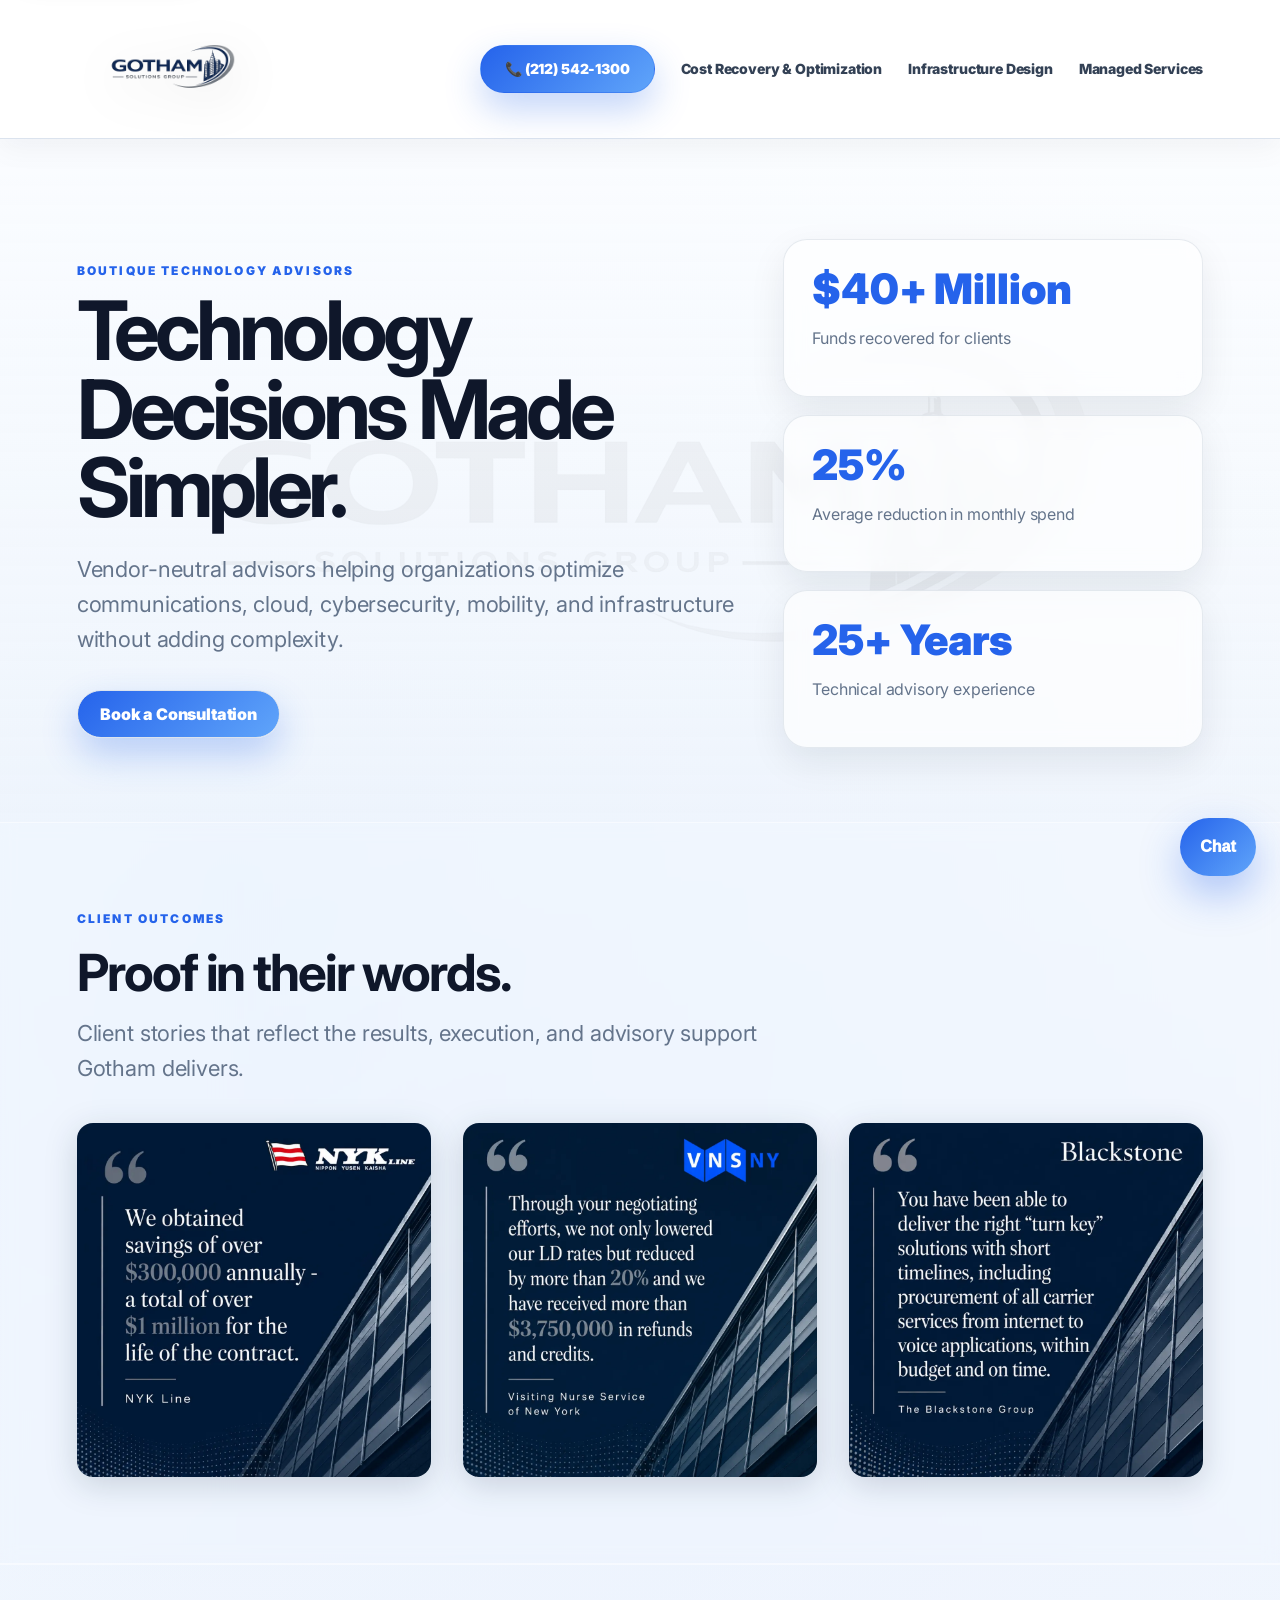
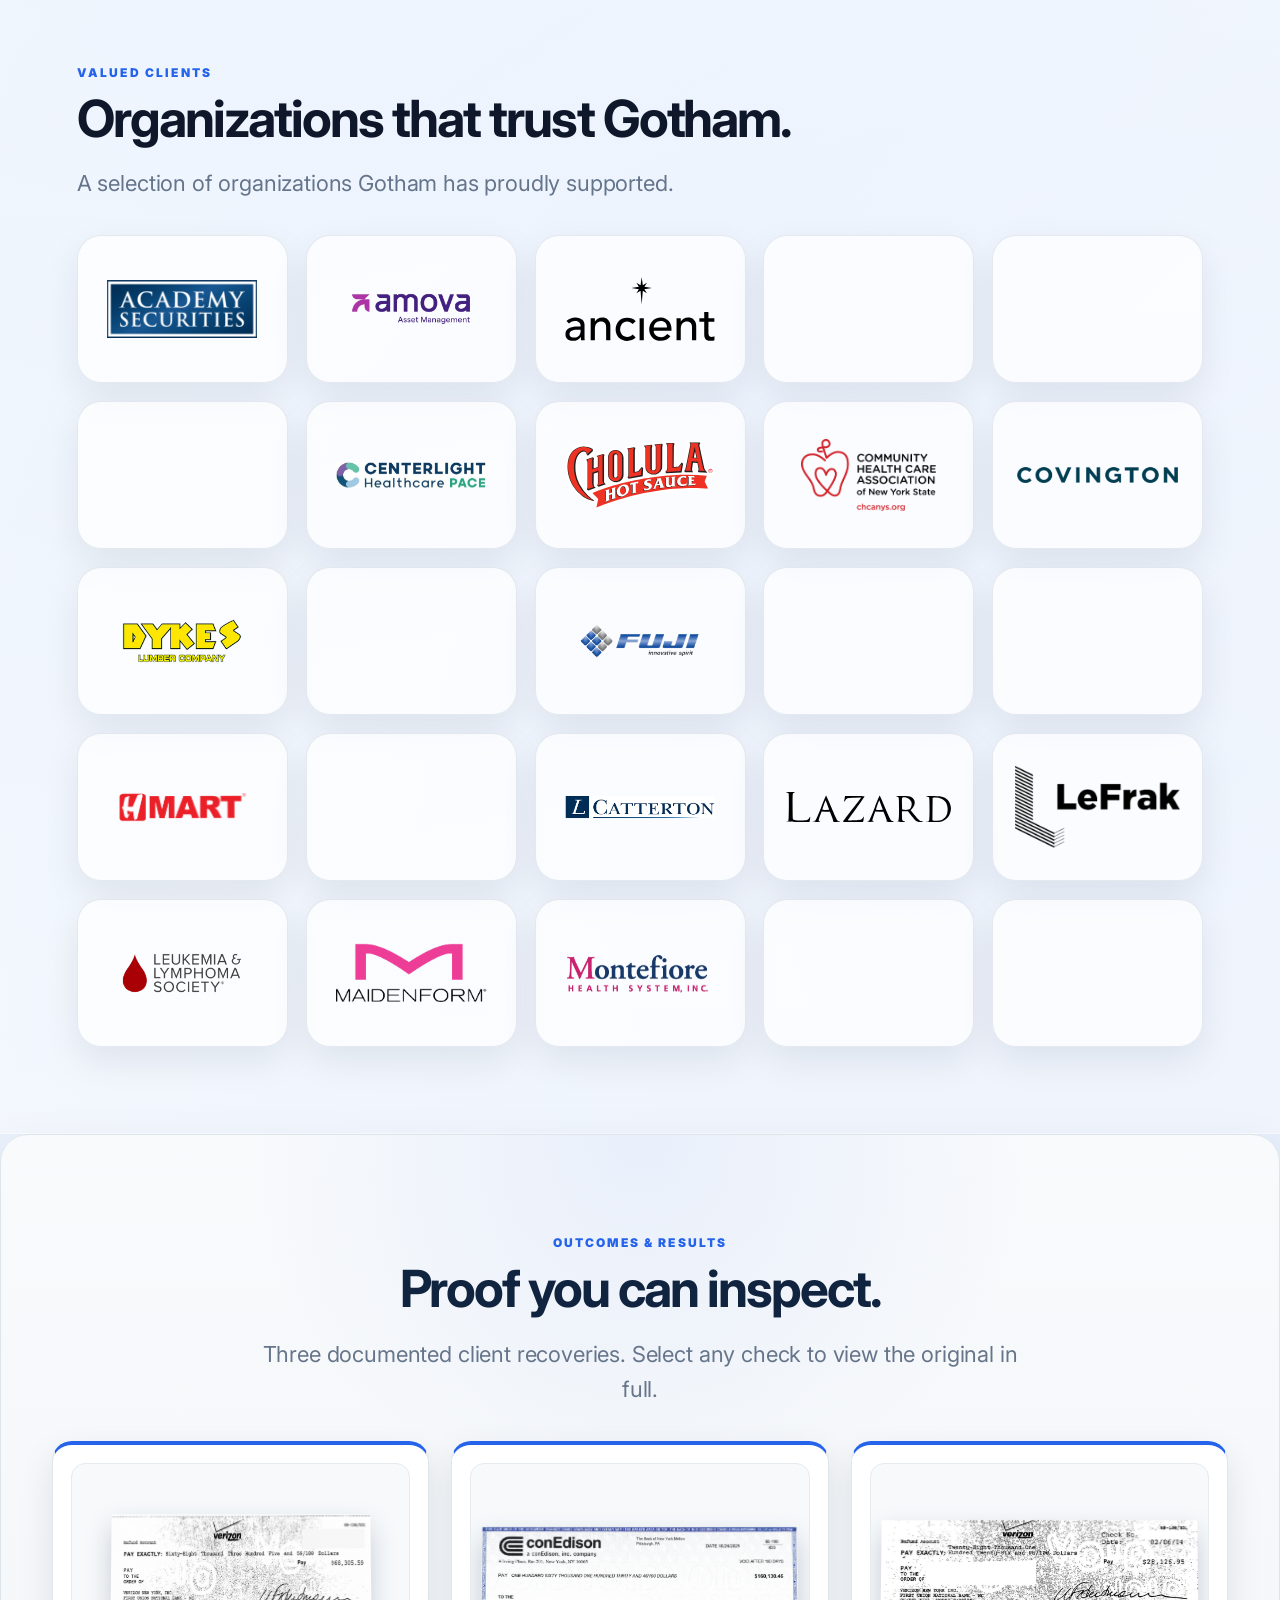
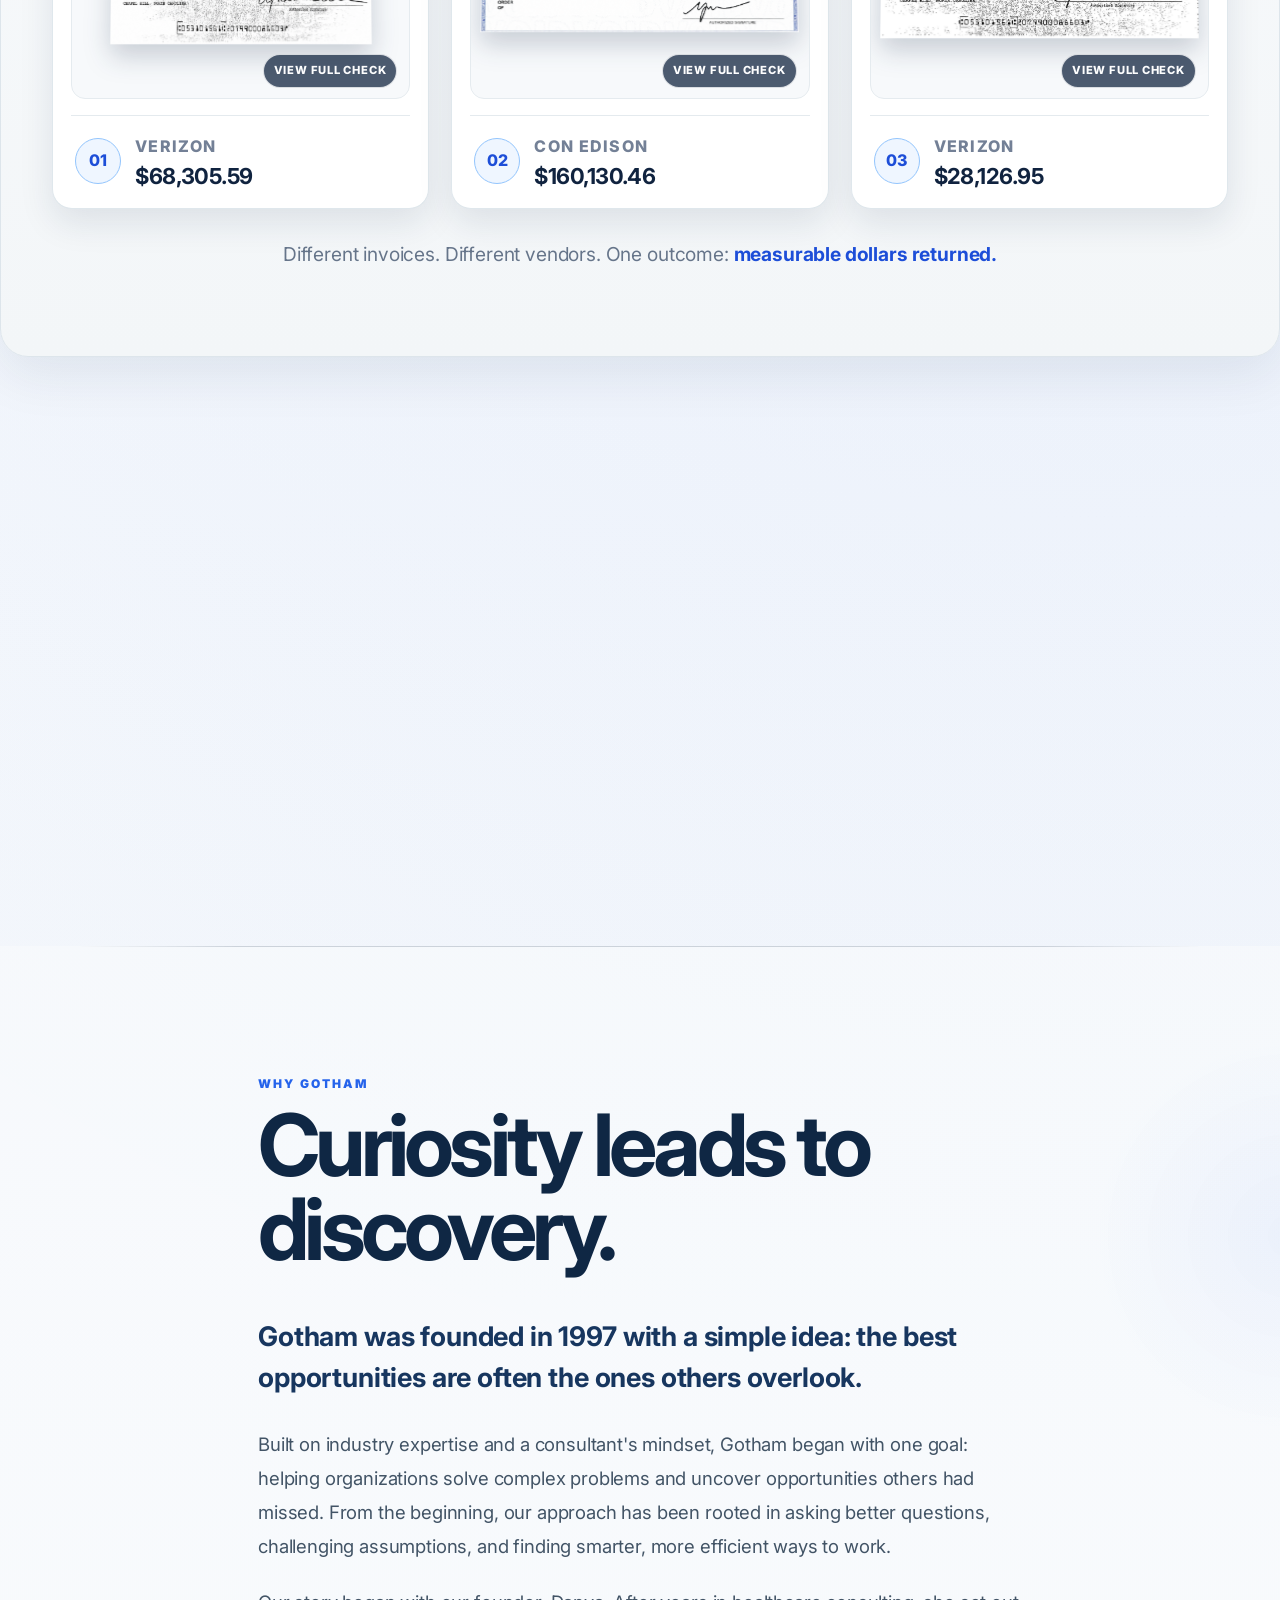
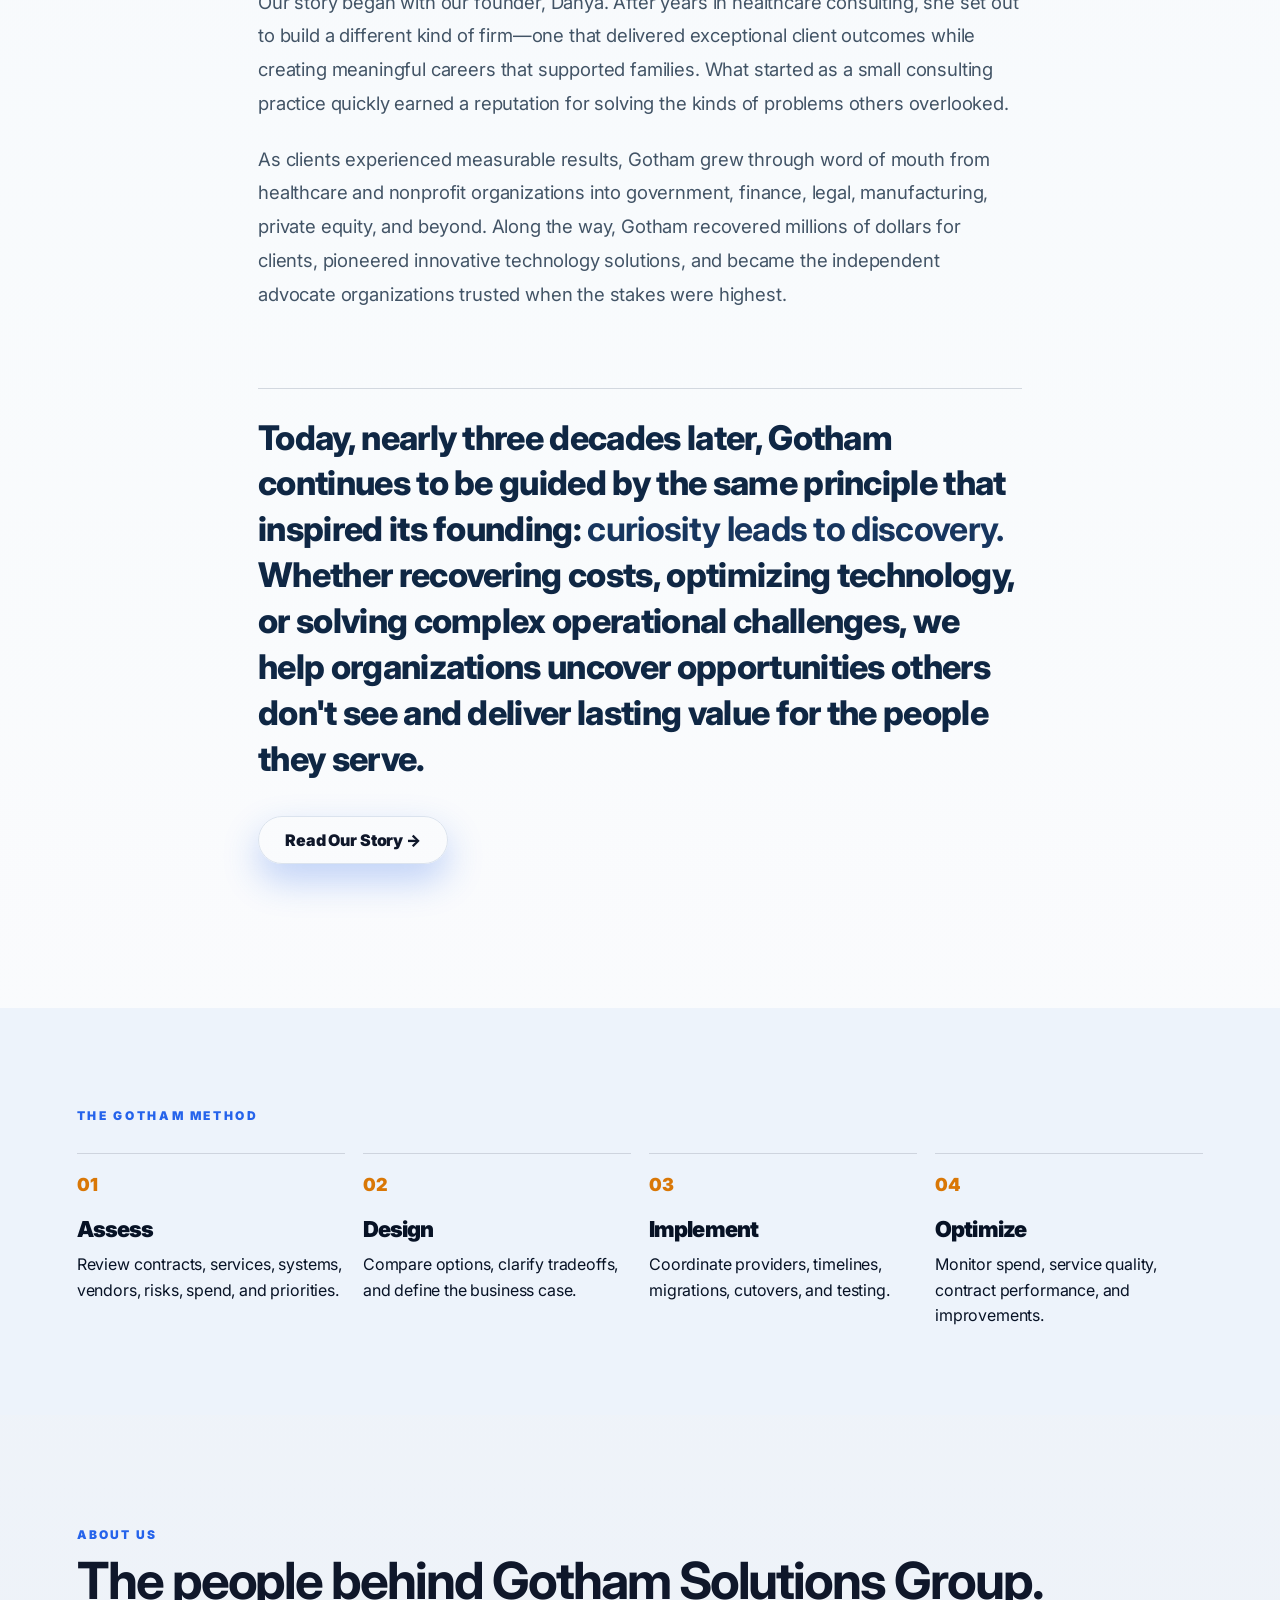
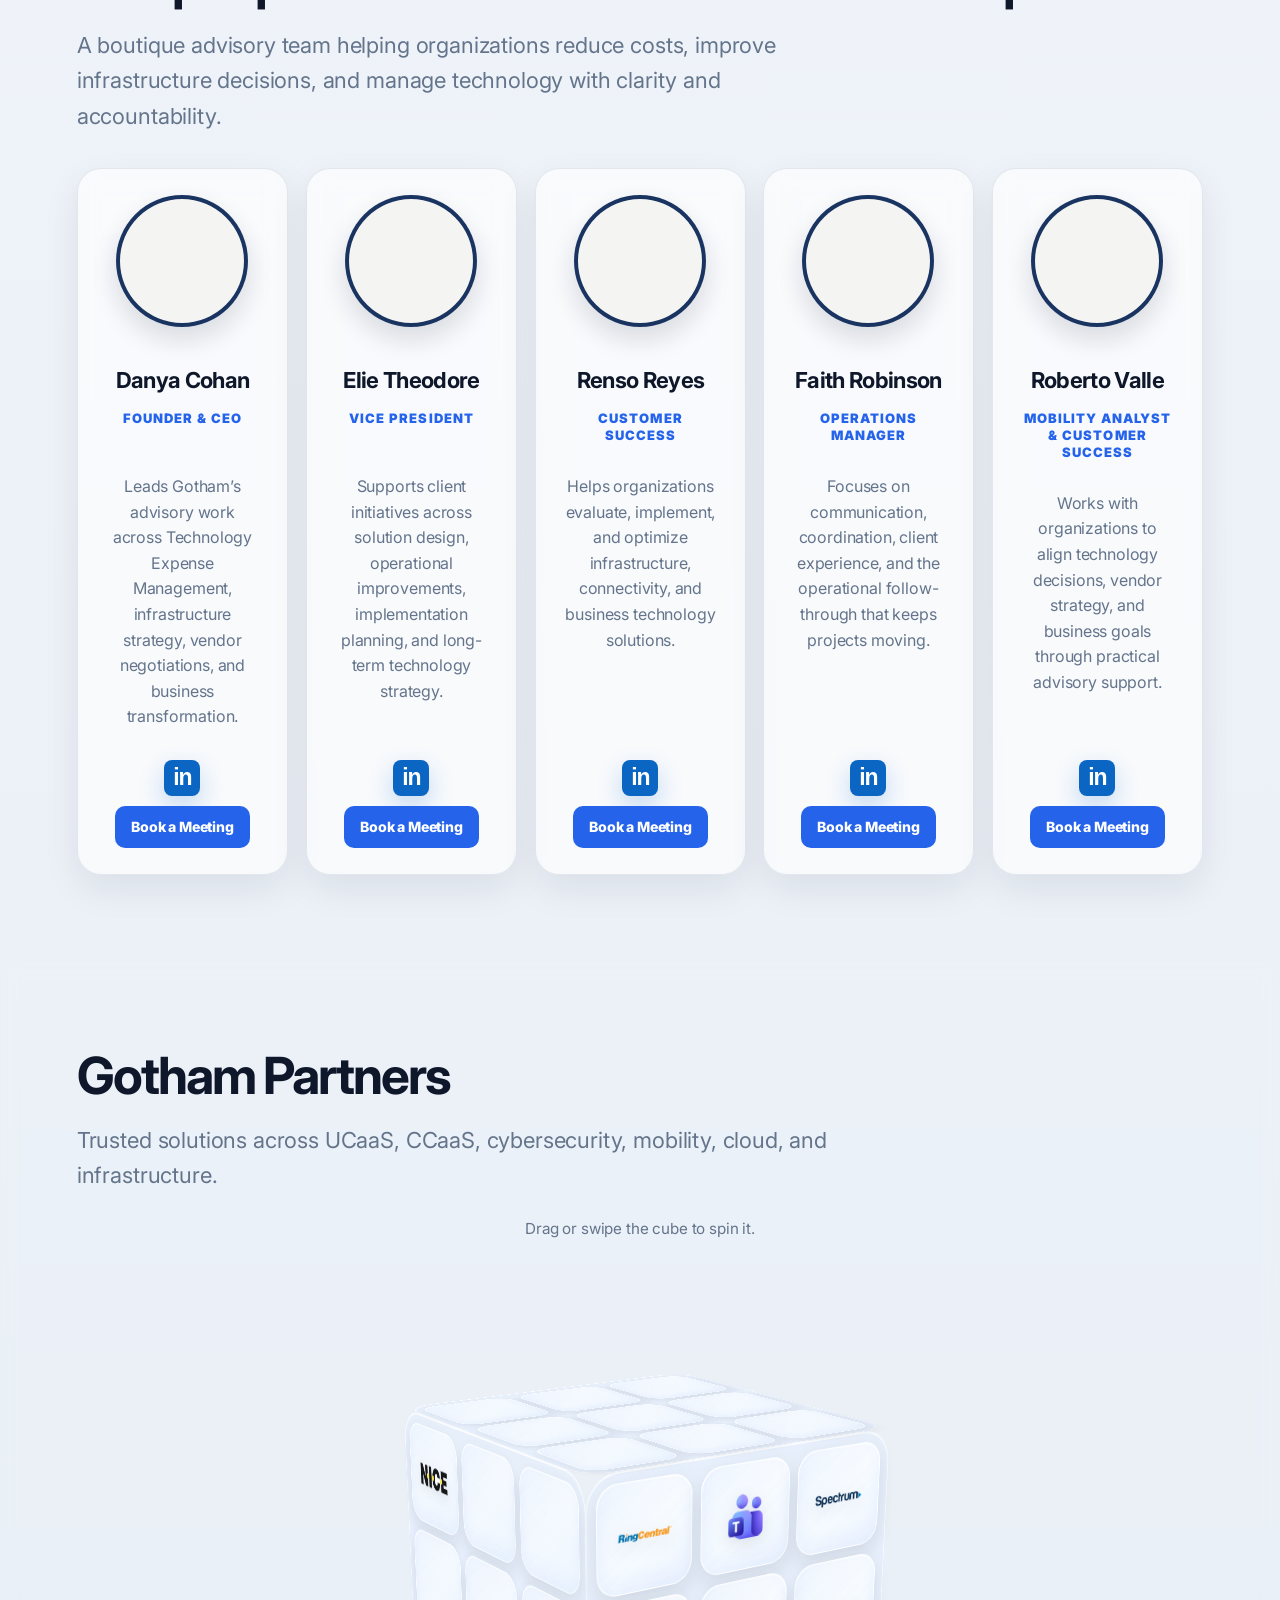
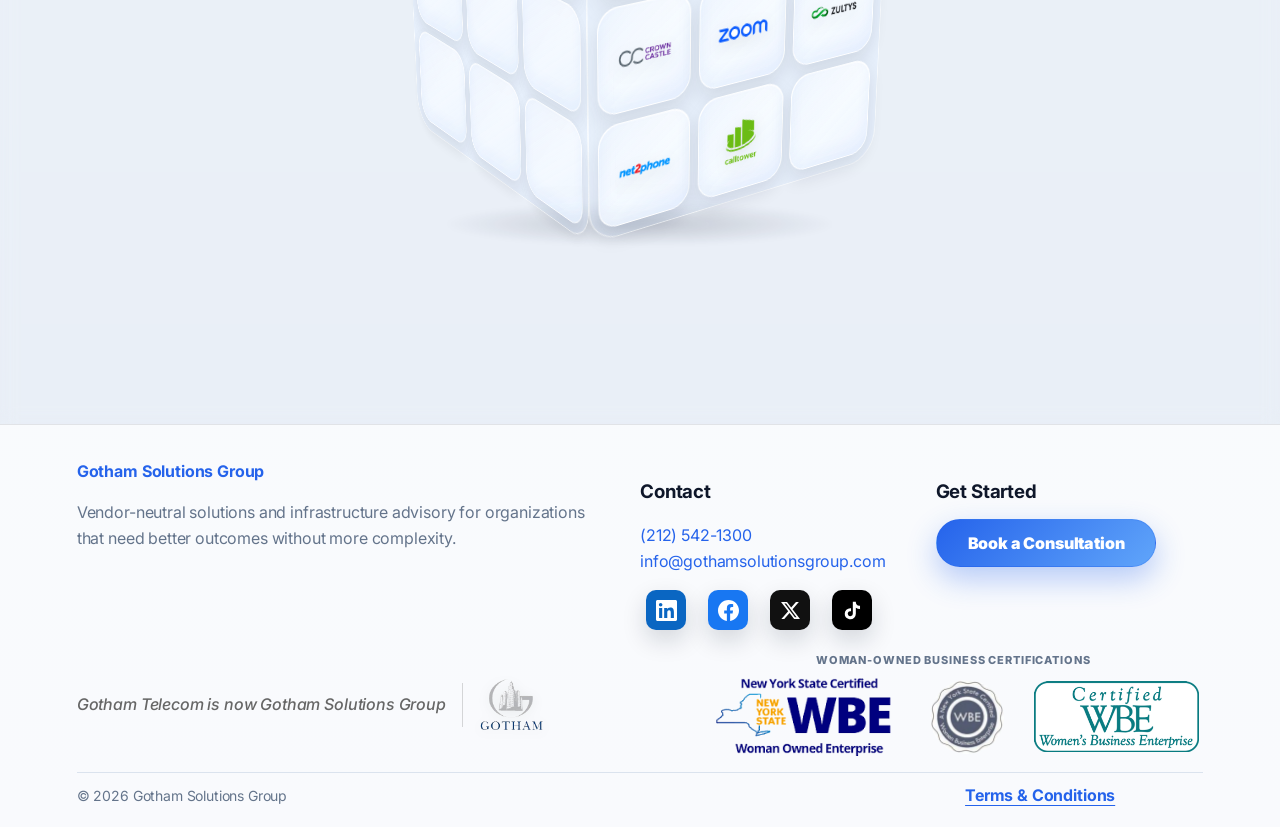
==== commit 25279c9a: "Vary falling bill folds subtly" ====
--- a/index.html
+++ b/index.html
@@ -2278,6 +2278,29 @@
 }
 .money-rain.money-paused i,
 .money-rain.money-paused i::before{animation-play-state:paused!important}
+
+/* v1.4.182: subtle per-bill fold and flex variation. */
+.money-rain i{
+  --bend:4deg;
+  --twist:6deg;
+  --warp:1deg;
+  --squash:.982;
+  --fold-origin:50% 50%;
+}
+.money-rain i::before{transform-origin:var(--fold-origin)!important}
+.money-rain i:nth-child(1){--bend:3.2deg;--twist:5deg;--warp:.7deg;--squash:.987;--fold-origin:38% 48%}
+.money-rain i:nth-child(2){--bend:5.1deg;--twist:7deg;--warp:-1.1deg;--squash:.974;--fold-origin:64% 43%}
+.money-rain i:nth-child(3){--bend:2.7deg;--twist:4.4deg;--warp:1.4deg;--squash:.991;--fold-origin:47% 62%}
+.money-rain i:nth-child(4){--bend:6deg;--twist:6.3deg;--warp:-.6deg;--squash:.969;--fold-origin:29% 54%}
+.money-rain i:nth-child(5){--bend:3.8deg;--twist:8deg;--warp:1deg;--squash:.98;--fold-origin:71% 57%}
+.money-rain i:nth-child(6){--bend:4.6deg;--twist:5.2deg;--warp:-1.5deg;--squash:.976;--fold-origin:55% 37%}
+.money-rain i:nth-child(7){--bend:2.9deg;--twist:6.8deg;--warp:.5deg;--squash:.989;--fold-origin:34% 66%}
+@keyframes bill-free-flutter{
+  0%{transform:perspective(760px) rotateZ(calc(var(--roll) * -1)) rotateX(var(--bend)) rotateY(calc(var(--twist) * -1)) skewY(var(--warp)) scaleY(var(--squash)) translateY(-1px)}
+  34%{transform:perspective(760px) rotateZ(calc(var(--roll) * -.3)) rotateX(calc(var(--bend) * -.45)) rotateY(calc(var(--twist) * .32)) skewY(calc(var(--warp) * -.4)) scaleY(.996)}
+  67%{transform:perspective(760px) rotateZ(calc(var(--roll) * .28)) rotateX(calc(var(--bend) * .38)) rotateY(calc(var(--twist) * -.24)) skewY(calc(var(--warp) * .3)) scaleY(1)}
+  100%{transform:perspective(760px) rotateZ(var(--roll)) rotateX(calc(var(--bend) * -1)) rotateY(var(--twist)) skewY(calc(var(--warp) * -.75)) scaleY(var(--squash)) translateY(1px)}
+}
 </style>
 </body></html>
 <style id="v1-4-137-stamp-backdrop-blur">
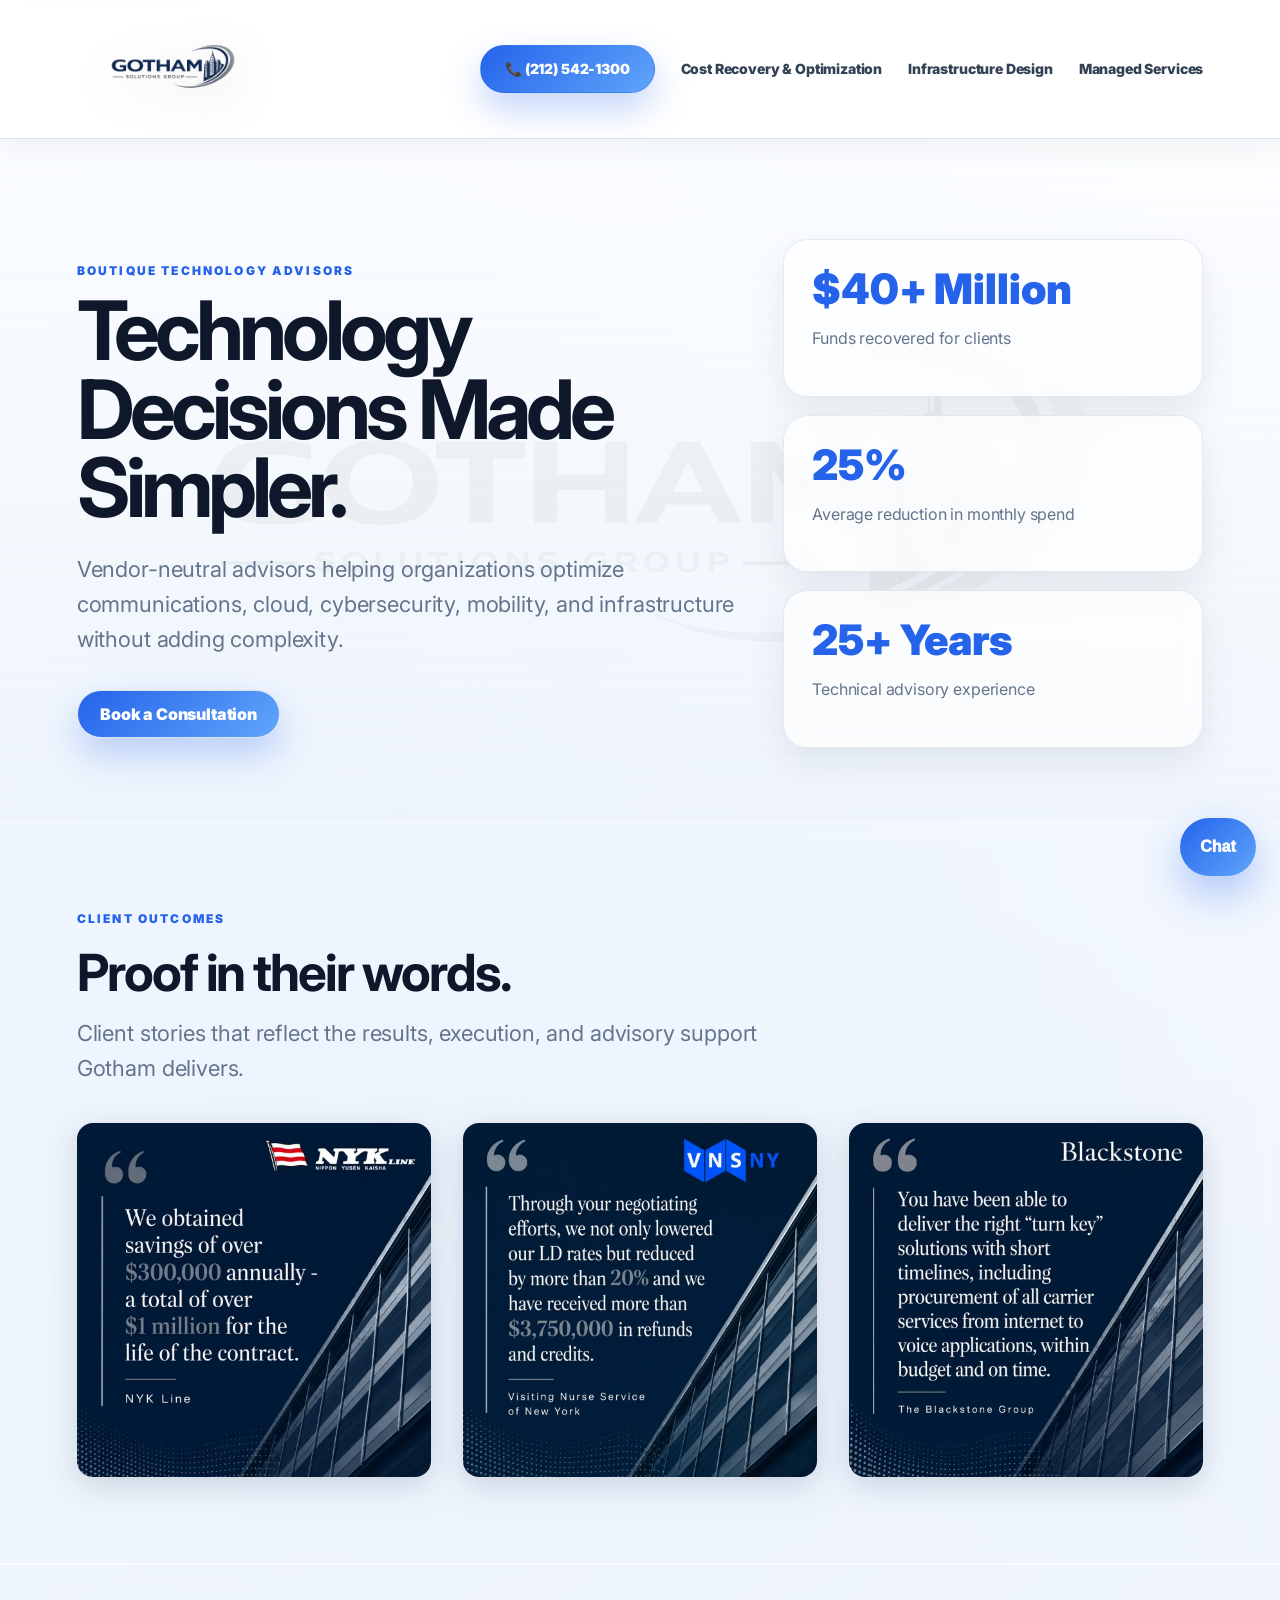
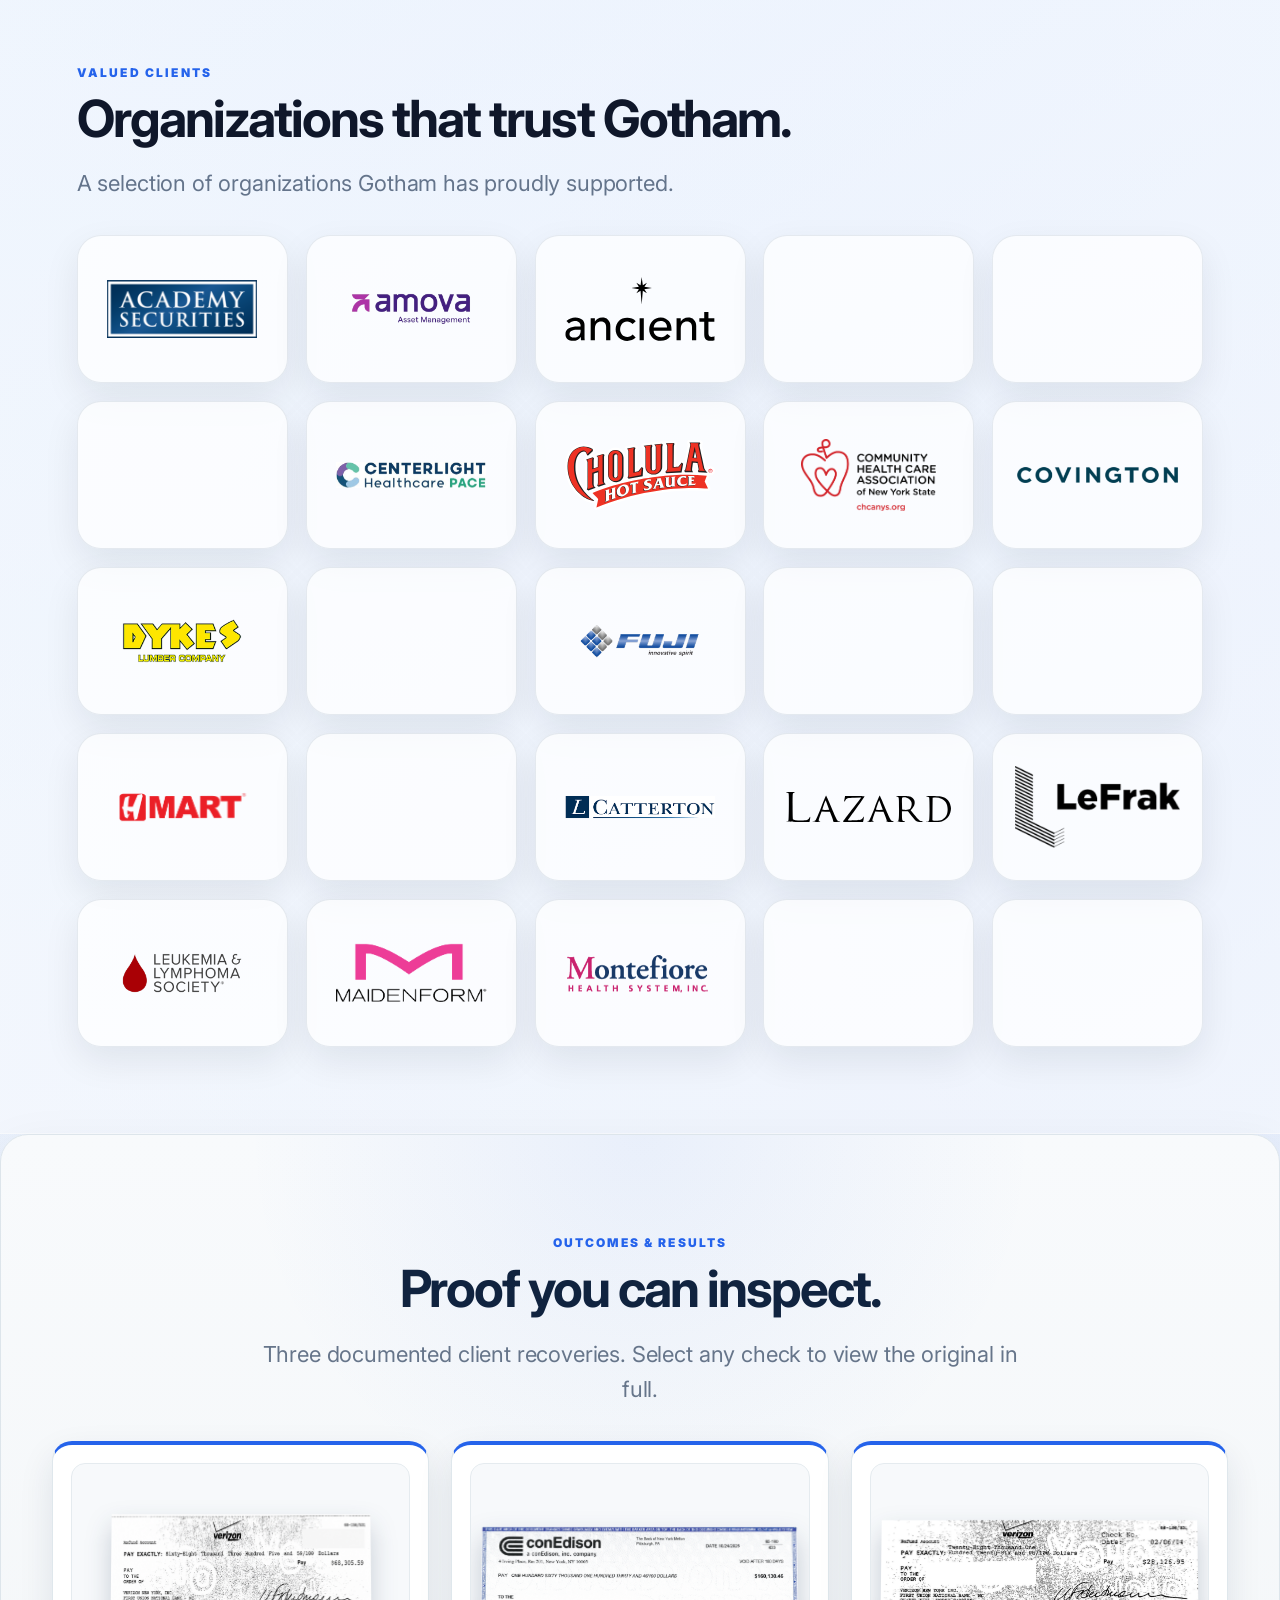
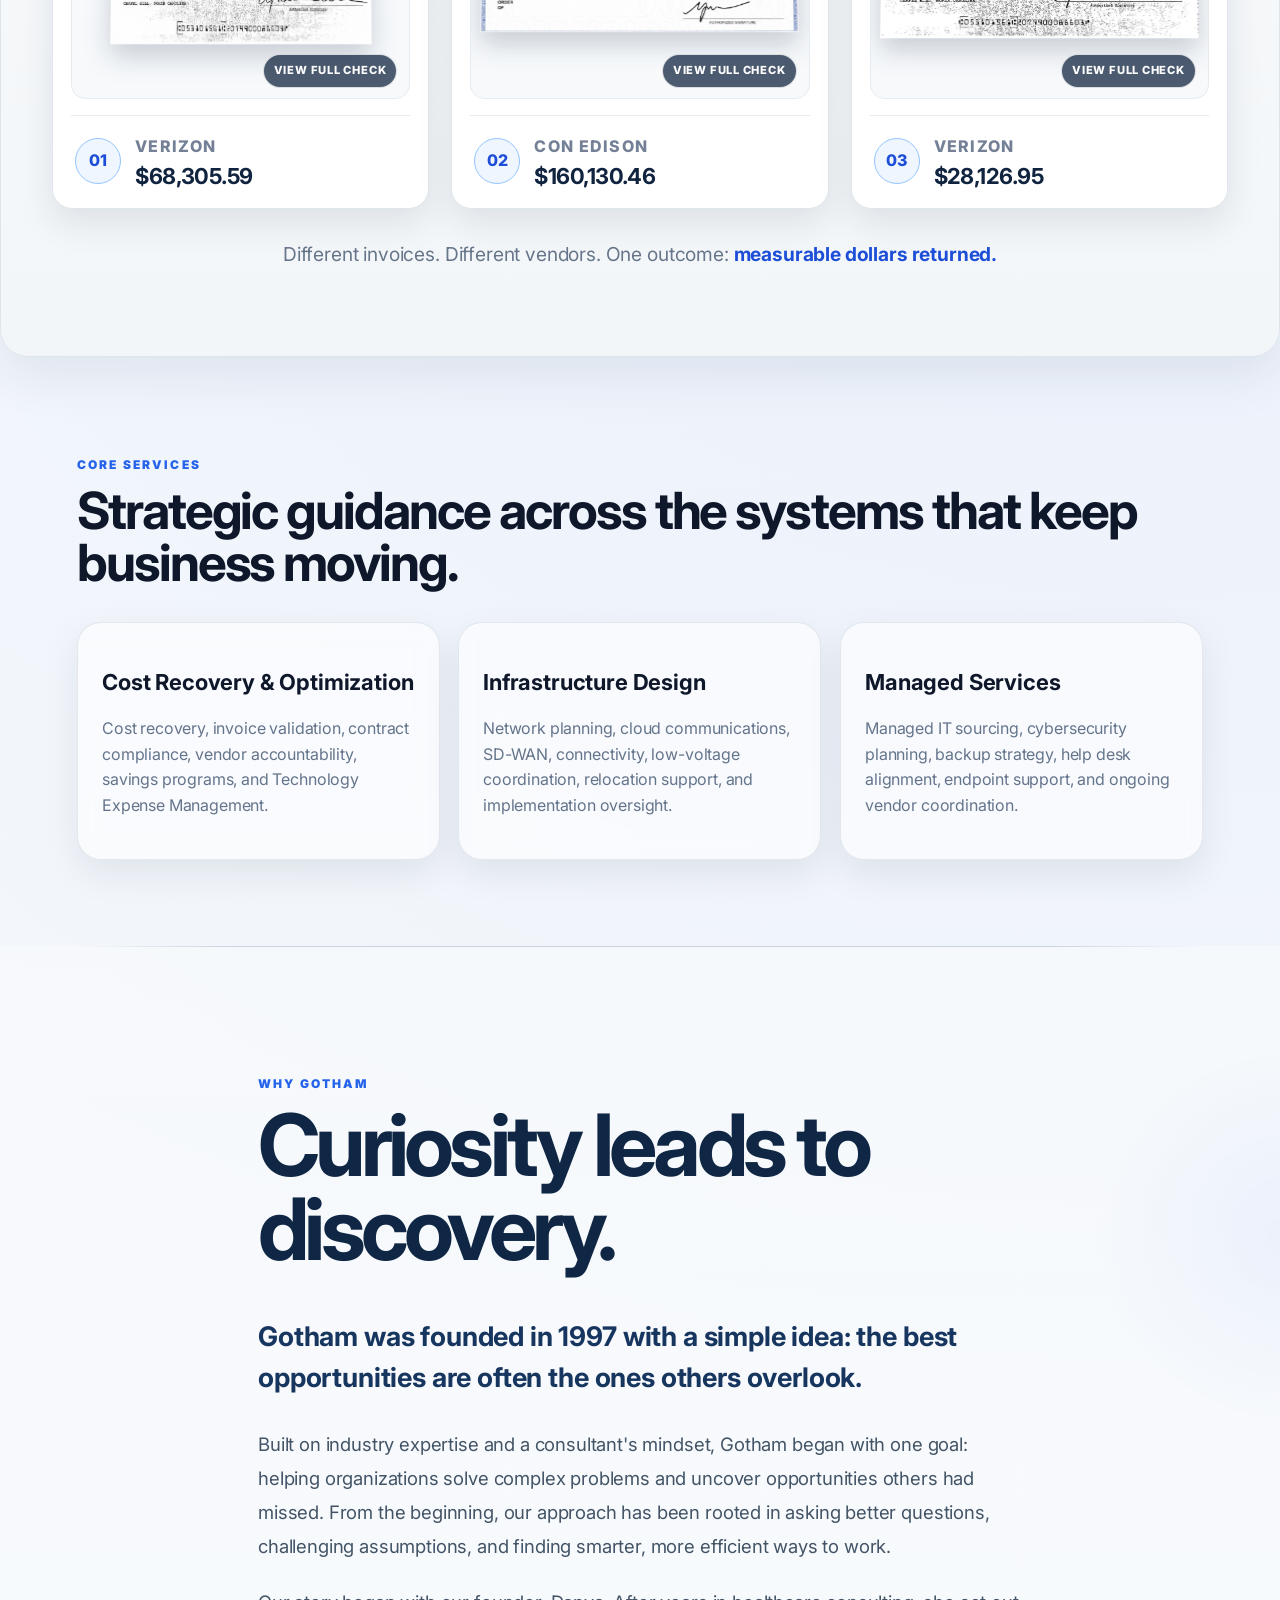
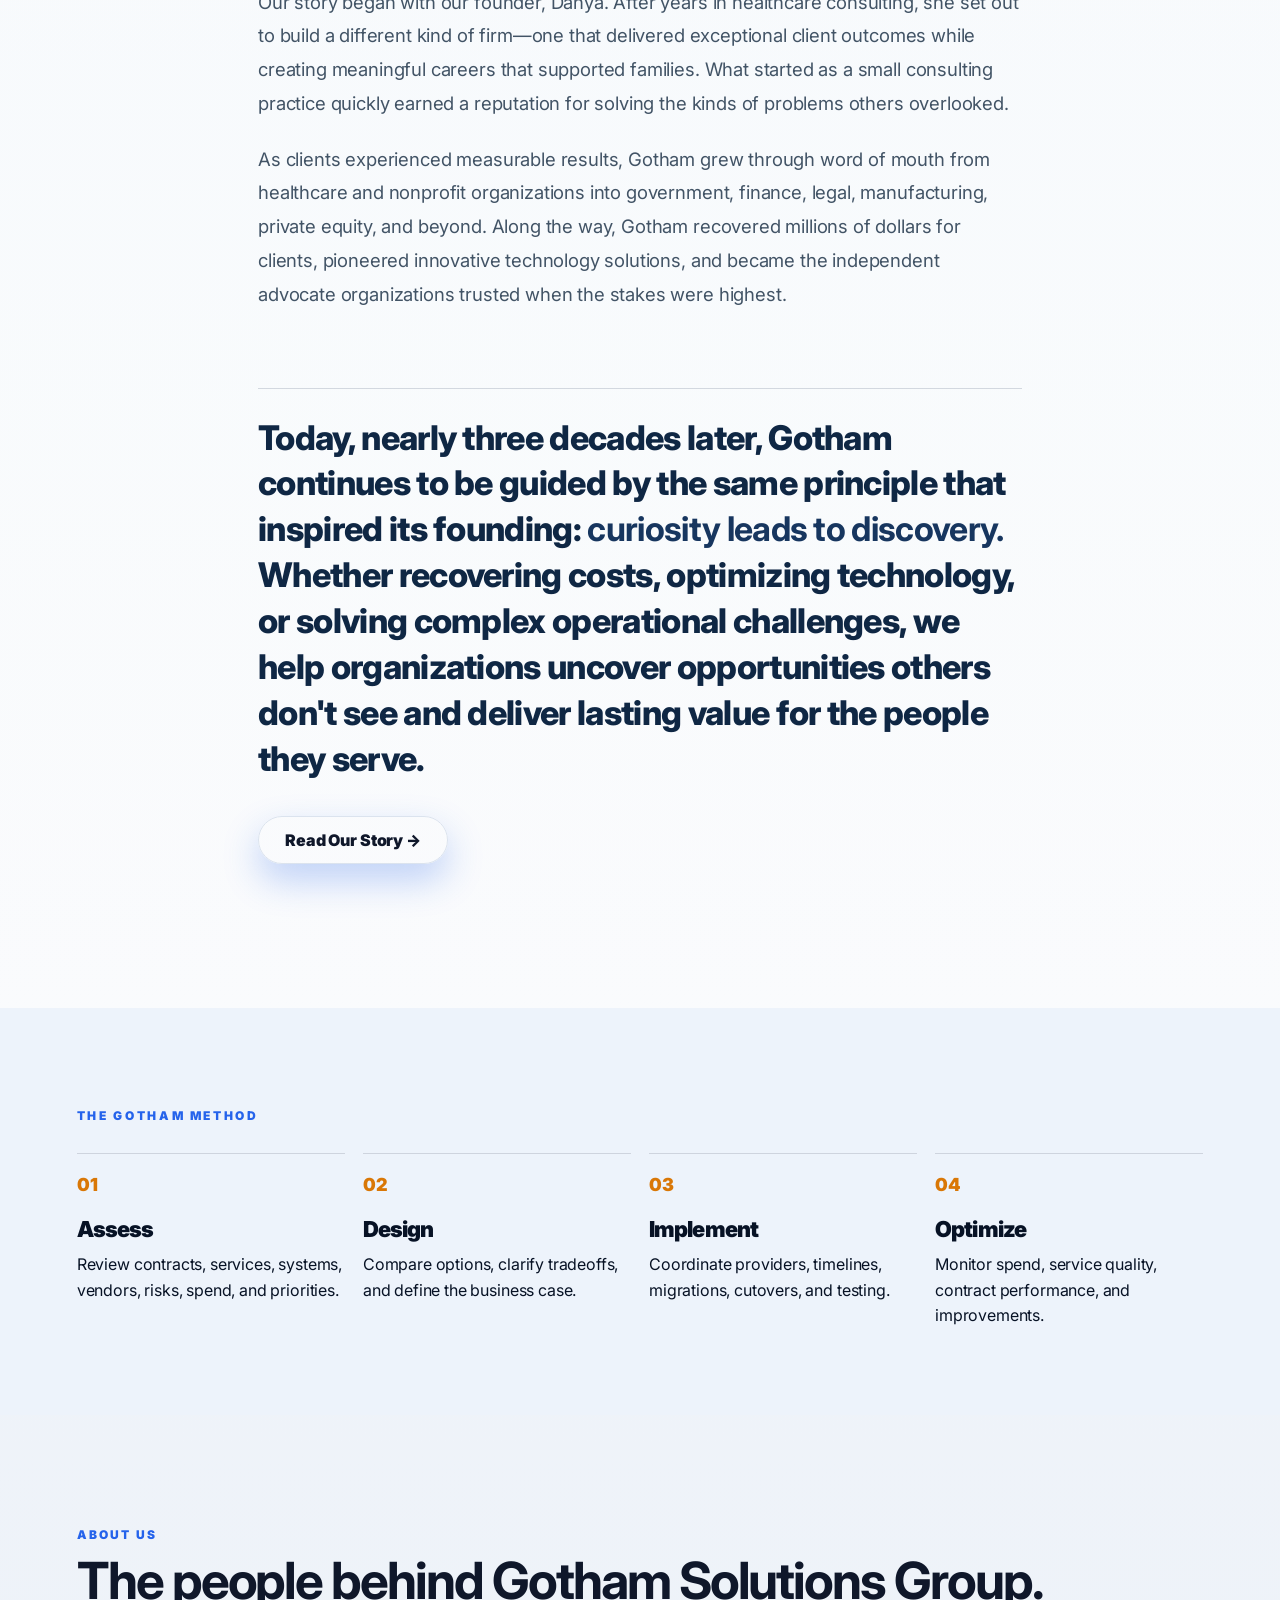
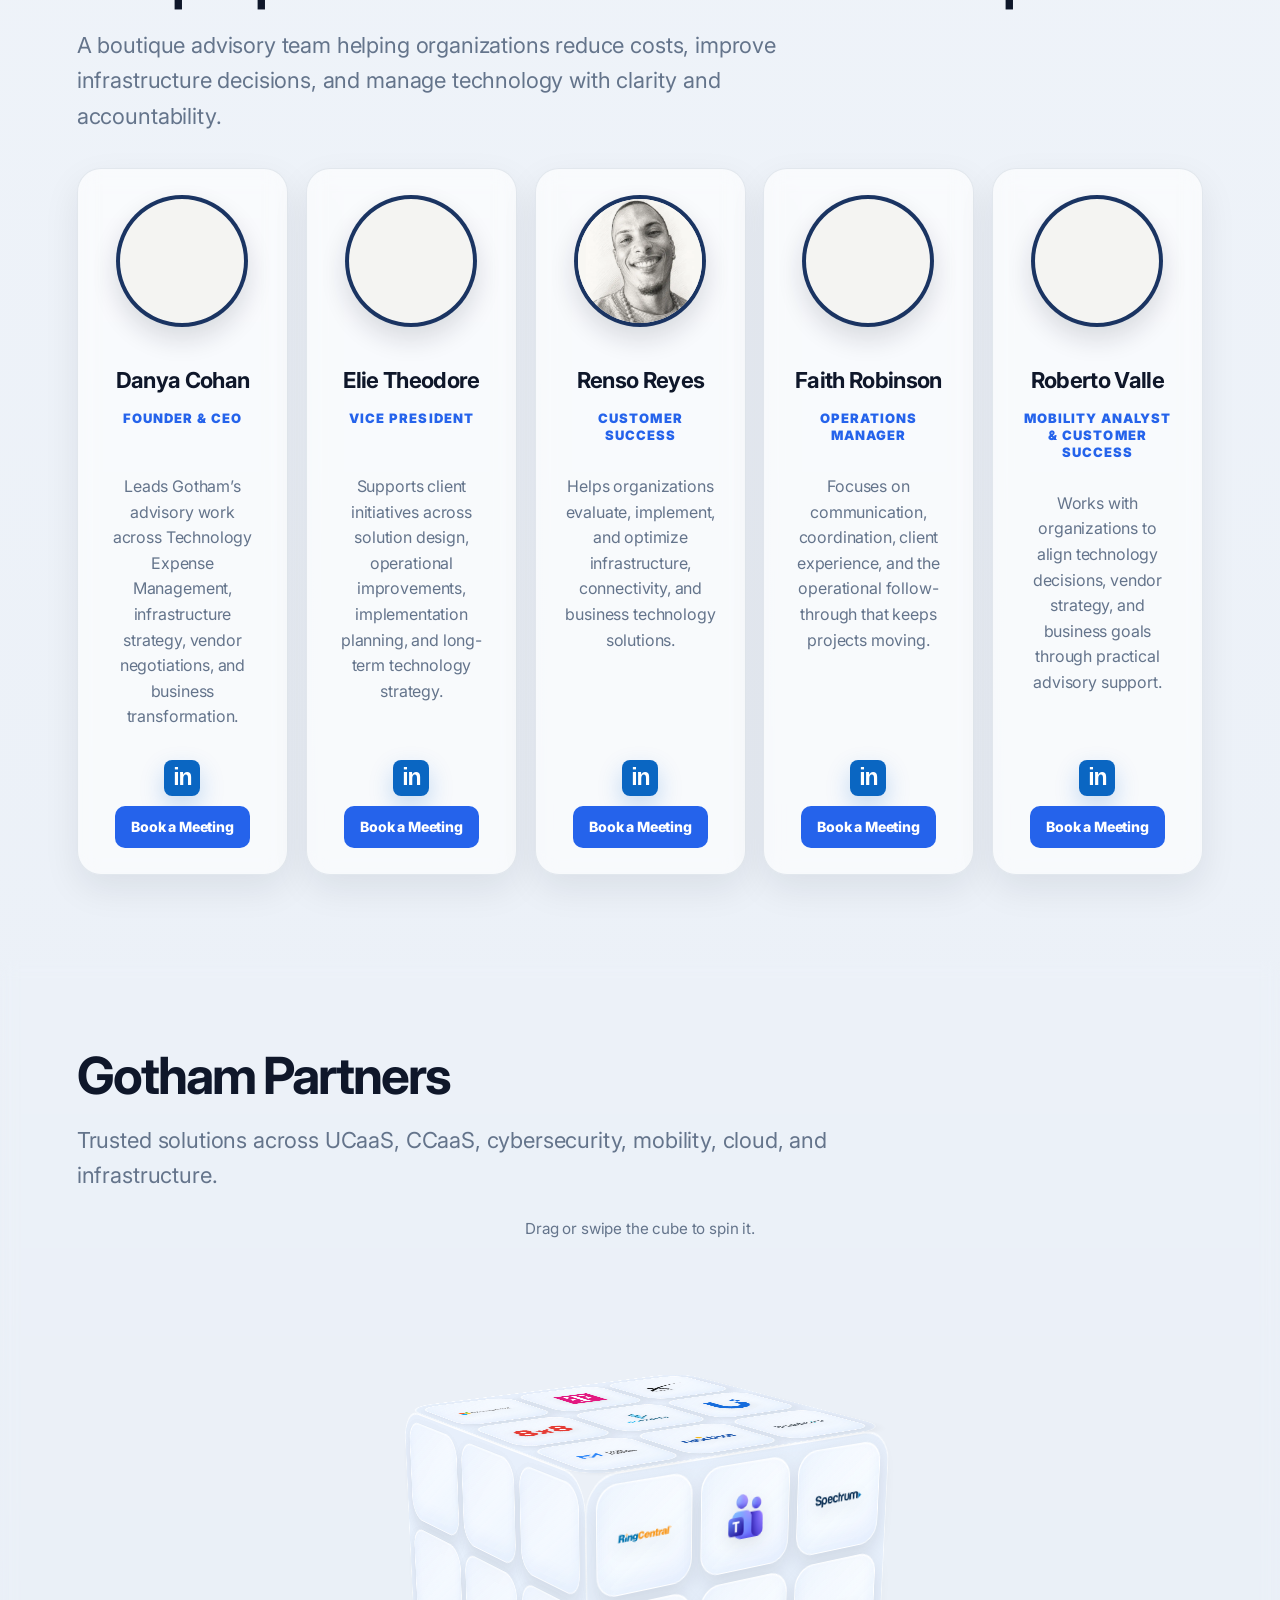
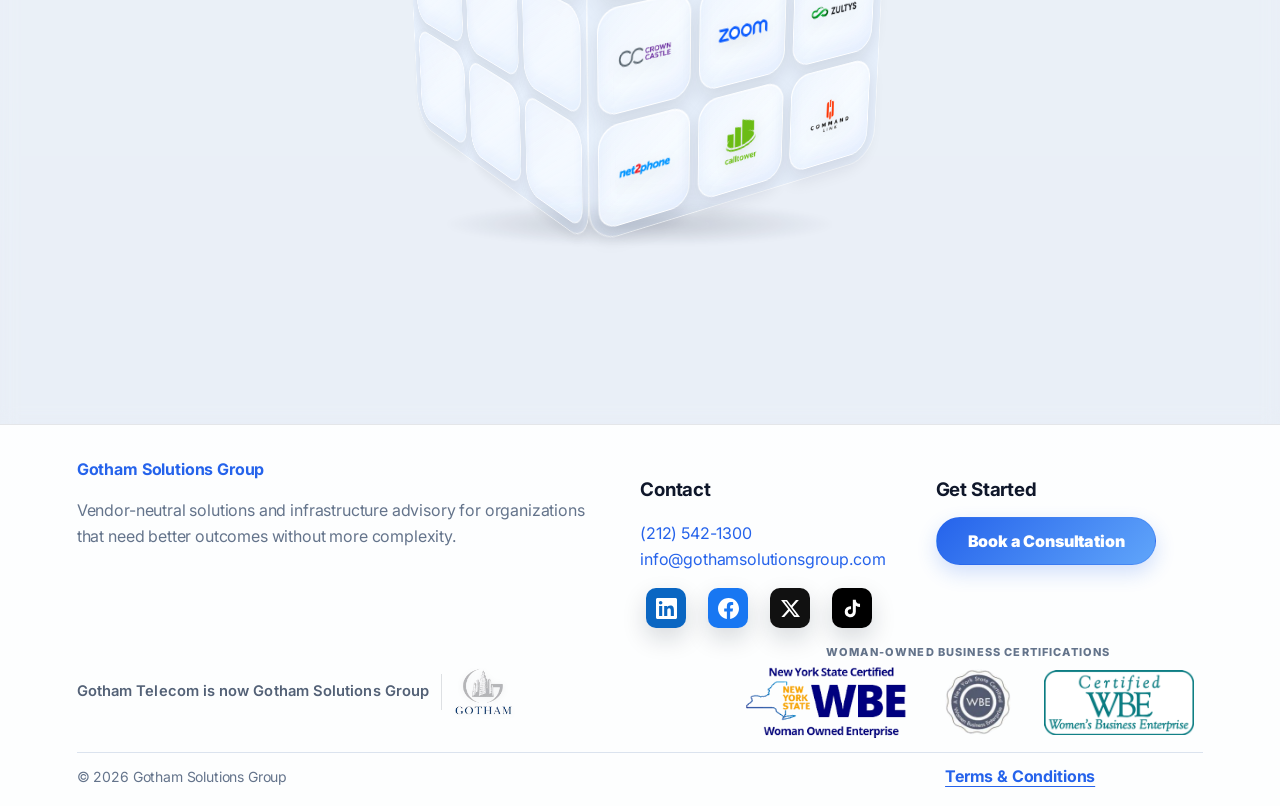
==== commit 631e7da2: "Standardize site on clean URLs" ====
--- a/index.html
+++ b/index.html
@@ -1168,15 +1168,15 @@
 </head><body>
 <a class="skip-link" href="#main-content">Skip to main content</a>
 <header class="site-header" id="top">
-<a aria-label="Gotham Solutions Group home" class="brand logo-brand" href="index.html">
+<a aria-label="Gotham Solutions Group home" class="brand logo-brand" href="/">
 <picture class="optimized-image" style="display:contents"><source srcset="assets/images/optimized/brand/gotham-solutions-group-logo.webp" type="image/webp"/><img alt="Gotham Solutions Group" class="site-logo" decoding="async" src="assets/images/gotham-solutions-group-logo.png" width="1536" height="1024"/></picture>
 </a>
 <button aria-expanded="false" aria-label="Open navigation" class="menu-toggle">☰</button>
 <nav aria-label="Primary navigation" class="nav">
 <a class="nav-cta phone-cta" href="tel:+12125421300">📞 (212) 542-1300</a>
-<a href="cost-recovery-optimization.html">Cost Recovery &amp; Optimization</a>
-<a href="infrastructure-design.html">Infrastructure Design</a>
-<a href="managed-services.html">Managed Services</a>
+<a href="/cost-recovery-optimization">Cost Recovery &amp; Optimization</a>
+<a href="/infrastructure-design">Infrastructure Design</a>
+<a href="/managed-services">Managed Services</a>
 </nav>
 </header><main id="main-content">
 <section class="hero premium-hero v2-hero">
@@ -1185,7 +1185,7 @@
 <h1>Technology Decisions Made Simpler.</h1>
 <p class="hero-text">Vendor-neutral advisors helping organizations optimize communications, cloud, cybersecurity, mobility, and infrastructure without adding complexity.</p>
 <div class="hero-actions">
-<a class="button primary" href="contact.html">Book a Consultation</a>
+<a class="button primary" href="/contact">Book a Consultation</a>
 </div>
 </div>
 <aside aria-label="Gotham client impact statistics" class="hero-panel v2-insight-panel">
@@ -1312,11 +1312,11 @@
 <p class="eyebrow">Core Services</p>
 <h2>Strategic guidance across the systems that keep business moving.</h2>
 <div class="feature-grid">
-<a class="feature-card" href="cost-recovery-optimization.html"><h3>Cost Recovery &amp; Optimization</h3><p>Cost recovery, invoice validation, contract compliance, vendor accountability, savings programs, and Technology Expense Management.</p></a>
-<a class="feature-card" href="infrastructure-design.html"><h3>Infrastructure Design</h3><p>Network planning, cloud communications, SD-WAN, connectivity, low-voltage coordination, relocation support, and implementation oversight.</p></a>
-<a class="feature-card" href="managed-services.html"><h3>Managed Services</h3><p>Managed IT sourcing, cybersecurity planning, backup strategy, help desk alignment, endpoint support, and ongoing vendor coordination.</p></a>
-</div>
-</section><section class="section why-gotham-story"><div class="why-gotham-story-inner"><p class="eyebrow">Why Gotham</p><h2>Curiosity leads to discovery.</h2><p class="story-kicker">Gotham was founded in 1997 with a simple idea: the best opportunities are often the ones others overlook.</p><div class="story-body"><p>Built on industry expertise and a consultant's mindset, Gotham began with one goal: helping organizations solve complex problems and uncover opportunities others had missed. From the beginning, our approach has been rooted in asking better questions, challenging assumptions, and finding smarter, more efficient ways to work.</p><p>Our story began with our founder, Danya. After years in healthcare consulting, she set out to build a different kind of firm—one that delivered exceptional client outcomes while creating meaningful careers that supported families. What started as a small consulting practice quickly earned a reputation for solving the kinds of problems others overlooked.</p><p>As clients experienced measurable results, Gotham grew through word of mouth from healthcare and nonprofit organizations into government, finance, legal, manufacturing, private equity, and beyond. Along the way, Gotham recovered millions of dollars for clients, pioneered innovative technology solutions, and became the independent advocate organizations trusted when the stakes were highest.</p><div class="story-quote"><p>Today, nearly three decades later, Gotham continues to be guided by the same principle that inspired its founding: <strong>curiosity leads to discovery.</strong> Whether recovering costs, optimizing technology, or solving complex operational challenges, we help organizations uncover opportunities others don't see and deliver lasting value for the people they serve.</p></div></div><p class="story-cta"><a class="button" href="about.html#our-story">Read Our Story →</a></p></div></section>
+<a class="feature-card" href="/cost-recovery-optimization"><h3>Cost Recovery &amp; Optimization</h3><p>Cost recovery, invoice validation, contract compliance, vendor accountability, savings programs, and Technology Expense Management.</p></a>
+<a class="feature-card" href="/infrastructure-design"><h3>Infrastructure Design</h3><p>Network planning, cloud communications, SD-WAN, connectivity, low-voltage coordination, relocation support, and implementation oversight.</p></a>
+<a class="feature-card" href="/managed-services"><h3>Managed Services</h3><p>Managed IT sourcing, cybersecurity planning, backup strategy, help desk alignment, endpoint support, and ongoing vendor coordination.</p></a>
+</div>
+</section><section class="section why-gotham-story"><div class="why-gotham-story-inner"><p class="eyebrow">Why Gotham</p><h2>Curiosity leads to discovery.</h2><p class="story-kicker">Gotham was founded in 1997 with a simple idea: the best opportunities are often the ones others overlook.</p><div class="story-body"><p>Built on industry expertise and a consultant's mindset, Gotham began with one goal: helping organizations solve complex problems and uncover opportunities others had missed. From the beginning, our approach has been rooted in asking better questions, challenging assumptions, and finding smarter, more efficient ways to work.</p><p>Our story began with our founder, Danya. After years in healthcare consulting, she set out to build a different kind of firm—one that delivered exceptional client outcomes while creating meaningful careers that supported families. What started as a small consulting practice quickly earned a reputation for solving the kinds of problems others overlooked.</p><p>As clients experienced measurable results, Gotham grew through word of mouth from healthcare and nonprofit organizations into government, finance, legal, manufacturing, private equity, and beyond. Along the way, Gotham recovered millions of dollars for clients, pioneered innovative technology solutions, and became the independent advocate organizations trusted when the stakes were highest.</p><div class="story-quote"><p>Today, nearly three decades later, Gotham continues to be guided by the same principle that inspired its founding: <strong>curiosity leads to discovery.</strong> Whether recovering costs, optimizing technology, or solving complex operational challenges, we help organizations uncover opportunities others don't see and deliver lasting value for the people they serve.</p></div></div><p class="story-cta"><a class="button" href="/about#our-story">Read Our Story →</a></p></div></section>
 <style id="why-gotham-homepage-section">
 /* Homepage-only Why Gotham section. */
 .home-why-gotham{
@@ -1650,7 +1650,7 @@
 </section>
 </main><footer class="site-footer">
 <div>
-<a class="footer-brand" href="index.html">Gotham Solutions Group</a>
+<a class="footer-brand" href="/">Gotham Solutions Group</a>
 <p>Vendor-neutral solutions and infrastructure advisory for organizations that need better outcomes without more complexity.</p>
 </div>
 <div>
@@ -1666,7 +1666,7 @@
 <a class="social-btn social-btn-tiktok" href="https://www.tiktok.com/@gothamsolutionsgroup" rel="noopener" target="_blank"><svg aria-hidden="true" class="social-svg" viewbox="0 0 24 24"><path d="M19.59 6.69a4.83 4.83 0 0 1-3.77-4.25V2h-3.45v13.67a2.89 2.89 0 0 1-5.2 1.74 2.89 2.89 0 0 1 2.31-4.64c.3 0 .59.05.86.14V9.4a6.32 6.32 0 0 0-.86-.06A6.34 6.34 0 0 0 3.14 15.68a6.34 6.34 0 0 0 10.81 4.48 6.34 6.34 0 0 0 1.86-4.48V8.73a8.16 8.16 0 0 0 4.78 1.53V6.69z" fill="currentColor"></path></svg><span class="sr-only">TikTok</span></a>
 </div>
 </div>
-<div><h3>Get Started</h3><a class="button primary" href="contact.html">Book a Consultation</a></div>
+<div><h3>Get Started</h3><a class="button primary" href="/contact">Book a Consultation</a></div>
 <div class="footer-identity-row">
 <div class="footer-certifications" aria-label="Woman-owned business certifications"><span>Woman-Owned Business Certifications</span><div class="footer-certification-marks"><img class="footer-wbe-logo" src="assets/images/certifications/nys-wbe-certified.png" alt="New York State Certified Women-Owned Business Enterprise" loading="lazy" decoding="async" width="207" height="92"/><img class="footer-wbe-seal" src="assets/images/certifications/nys-wbe-seal.png" alt="New York State Certified Women Business Enterprise seal" loading="lazy" decoding="async" width="150" height="150"/><img class="footer-wbe-certified-badge" src="assets/images/certifications/certified-wbe-badge.png" alt="Certified Women's Business Enterprise" loading="lazy" decoding="async" width="640" height="278"/></div></div>
 <div class="footer-brand-concept">
@@ -1674,7 +1674,7 @@
 <img alt="Gotham Logo" class="footer-concept-logo" decoding="async" loading="lazy" src="assets/images/footer-gotham-logo.png" width="212" height="181"/>
 </div>
 </div>
-<div class="footer-bottom-row"><p class="copyright">© <span data-current-year>2026</span> Gotham Solutions Group</p><div class="footer-legal"><a href="terms-and-conditions.html">Terms &amp; Conditions</a></div></div>
+<div class="footer-bottom-row"><p class="copyright">© <span data-current-year>2026</span> Gotham Solutions Group</p><div class="footer-legal"><a href="/terms-and-conditions">Terms &amp; Conditions</a></div></div>
 </footer>
 <script defer="" src="assets/script.js?v=1.4.177"></script>
 <div aria-live="polite" class="gotham-ai-widget">
--- a/assets/styles.css
+++ b/assets/styles.css
@@ -7130,3 +7130,105 @@
     width:min(270px,82vw);
   }
 }
+
+
+/* v1.4.183: restrained footer hierarchy and alignment refinement. */
+html:not(.gsg-dark) .site-footer{
+  background:rgba(255,255,255,.90);
+}
+.site-footer{
+  row-gap:14px;
+  padding-top:32px !important;
+  padding-bottom:18px !important;
+}
+.site-footer .button.primary{
+  box-shadow:0 8px 20px rgba(37,99,235,.20) !important;
+}
+.footer-identity-row{
+  align-items:center;
+  gap:36px;
+  margin-top:4px;
+}
+.footer-brand-concept{
+  gap:12px;
+}
+.footer-brand-concept span{
+  color:#536176;
+  font-size:.92rem;
+  font-style:normal;
+  font-weight:600;
+  letter-spacing:.005em;
+}
+.footer-brand-concept::after{
+  height:36px;
+  background:rgba(15,23,42,.13);
+}
+.footer-brand-concept .footer-concept-logo{
+  height:50px;
+  filter:drop-shadow(0 1px 3px rgba(0,0,0,.06));
+}
+.footer-certifications{
+  width:min(100%,470px);
+  gap:7px;
+}
+.footer-certifications > span{
+  color:#64748b;
+  letter-spacing:.105em;
+}
+.footer-certification-marks{
+  grid-template-columns:1.38fr .68fr 1.24fr;
+  gap:12px;
+  min-height:70px;
+}
+.footer-certification-marks .footer-wbe-logo{width:min(100%,160px)}
+.footer-certification-marks .footer-wbe-seal{width:min(100%,66px)}
+.footer-certification-marks .footer-wbe-certified-badge{width:min(100%,150px)}
+.footer-bottom-row{
+  padding-top:13px;
+}
+.footer-bottom-row .footer-legal{
+  margin-right:108px;
+}
+@media(max-width:700px){
+  html:not(.gsg-dark) .site-footer{background:rgba(255,255,255,.94)}
+  .site-footer{
+    row-gap:13px;
+    padding-top:26px !important;
+    padding-bottom:16px !important;
+  }
+  .footer-identity-row{
+    gap:13px;
+    margin-top:2px;
+  }
+  .footer-brand-concept{
+    width:min(100%,420px);
+    gap:9px;
+  }
+  .footer-brand-concept span{
+    font-size:13px;
+    line-height:1.35;
+  }
+  .footer-brand-concept::after{height:32px}
+  .footer-brand-concept .footer-concept-logo{height:42px}
+  .footer-certifications{
+    width:100%;
+    gap:6px;
+  }
+  .footer-certification-marks{
+    width:min(100%,310px);
+    gap:7px;
+    min-height:56px;
+  }
+  .footer-bottom-row .footer-legal{
+    margin-right:68px;
+    padding-right:0;
+  }
+}
+@media(max-width:420px){
+  .footer-brand-concept span{font-size:12px}
+  .footer-certifications > span{
+    font-size:9.5px;
+    letter-spacing:.08em;
+  }
+  .footer-bottom-row .footer-legal{margin-right:62px}
+}
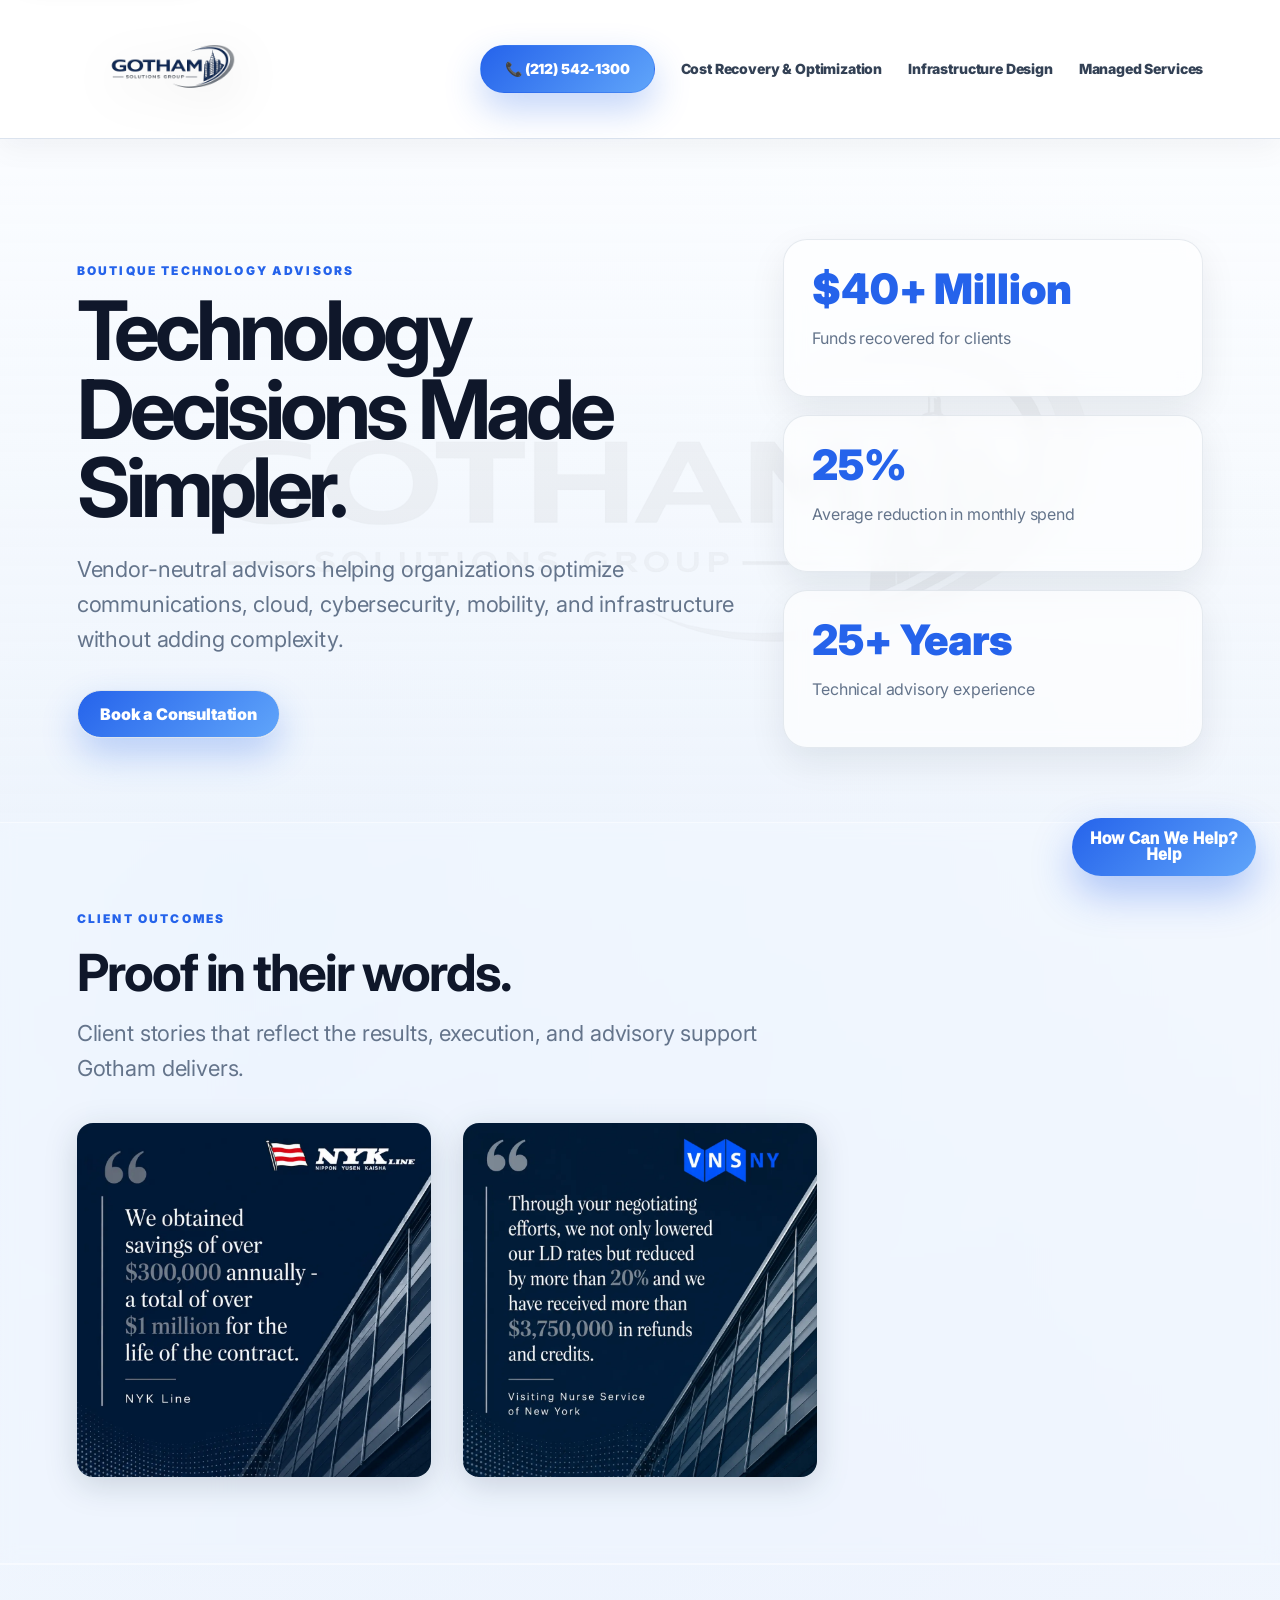
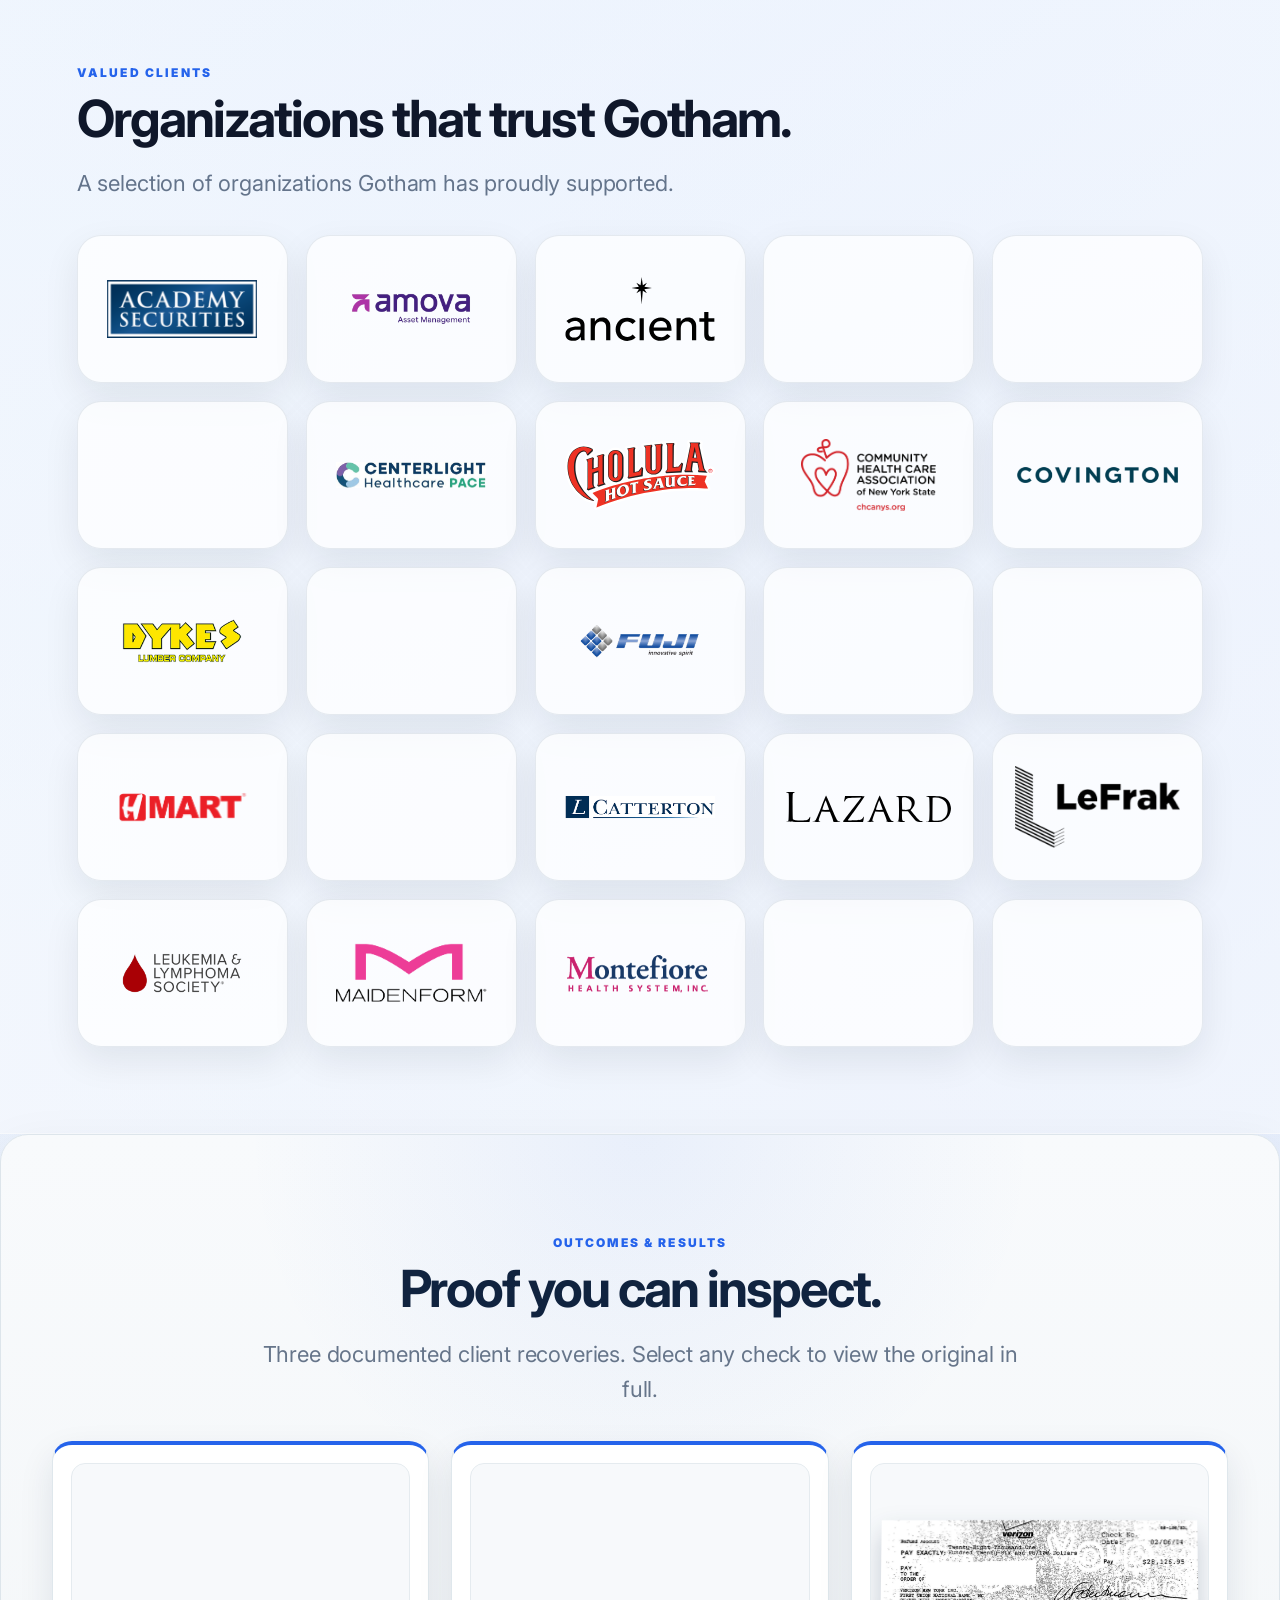
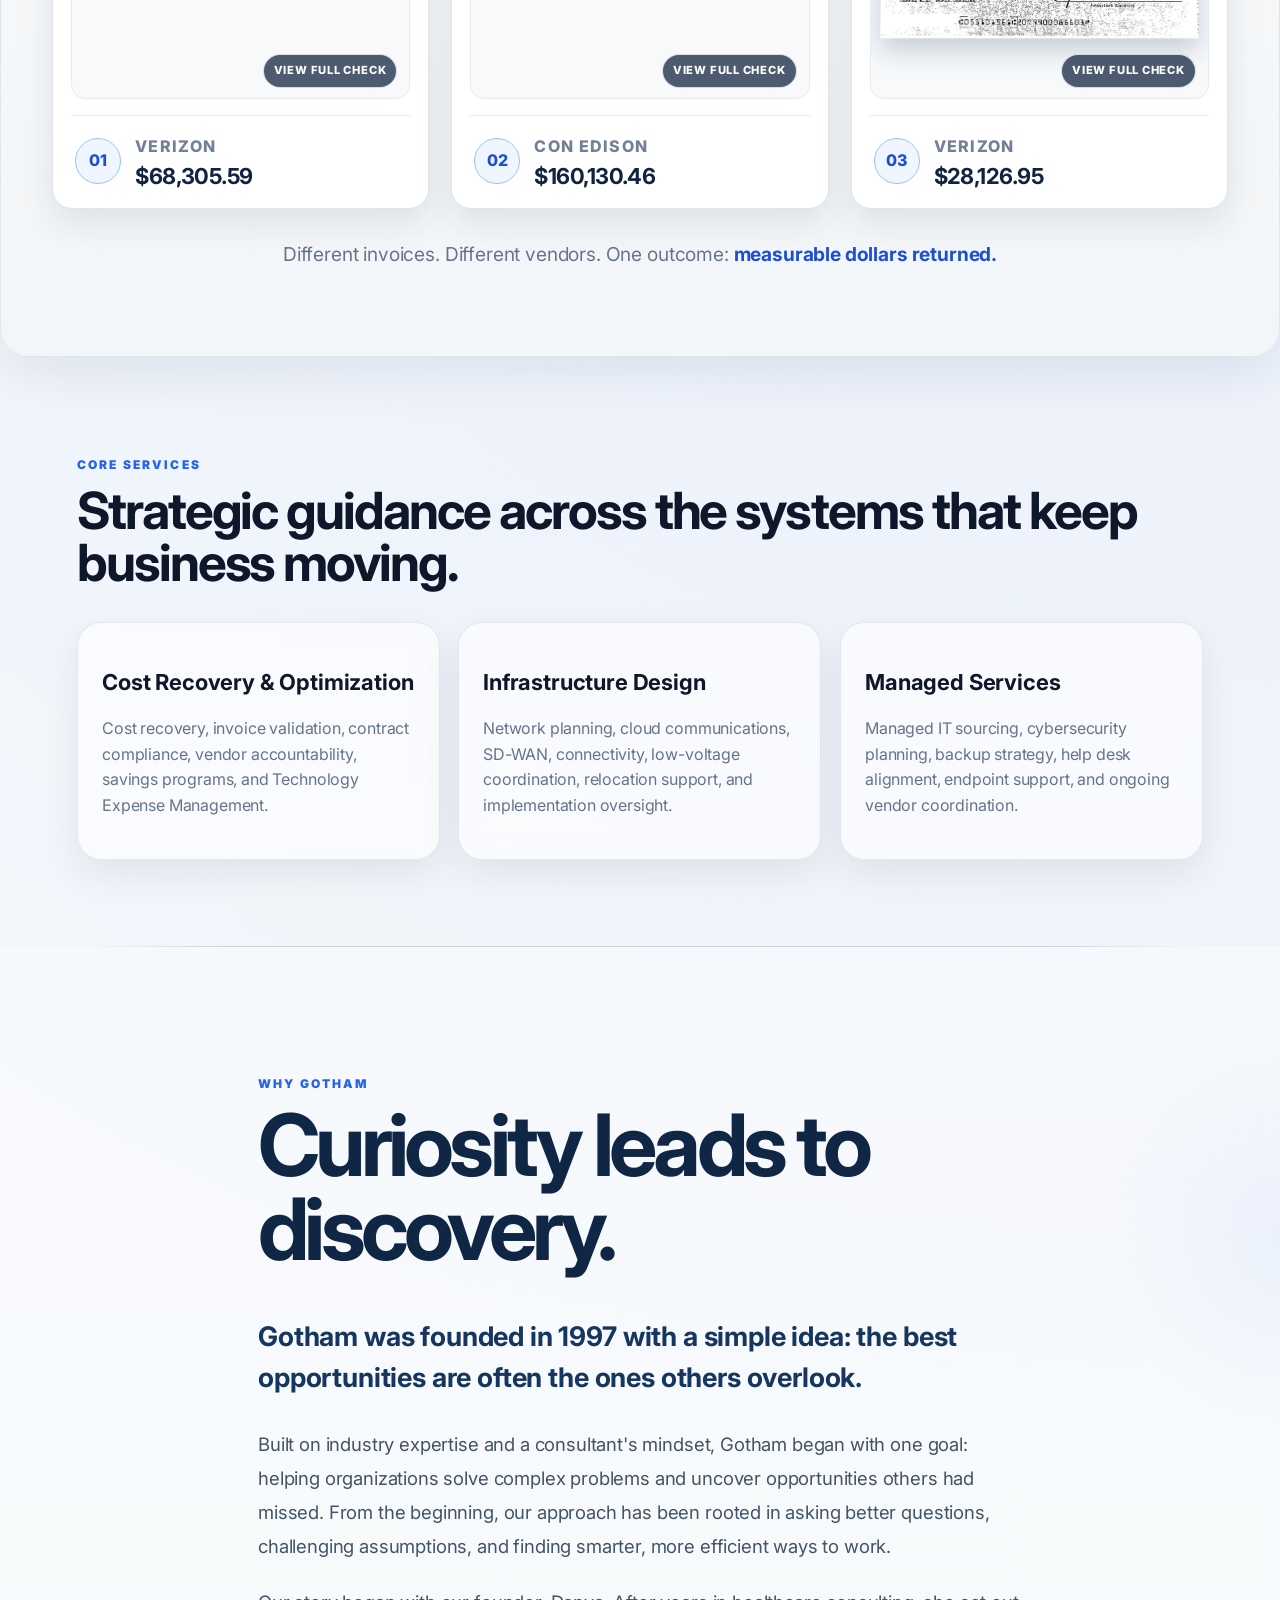
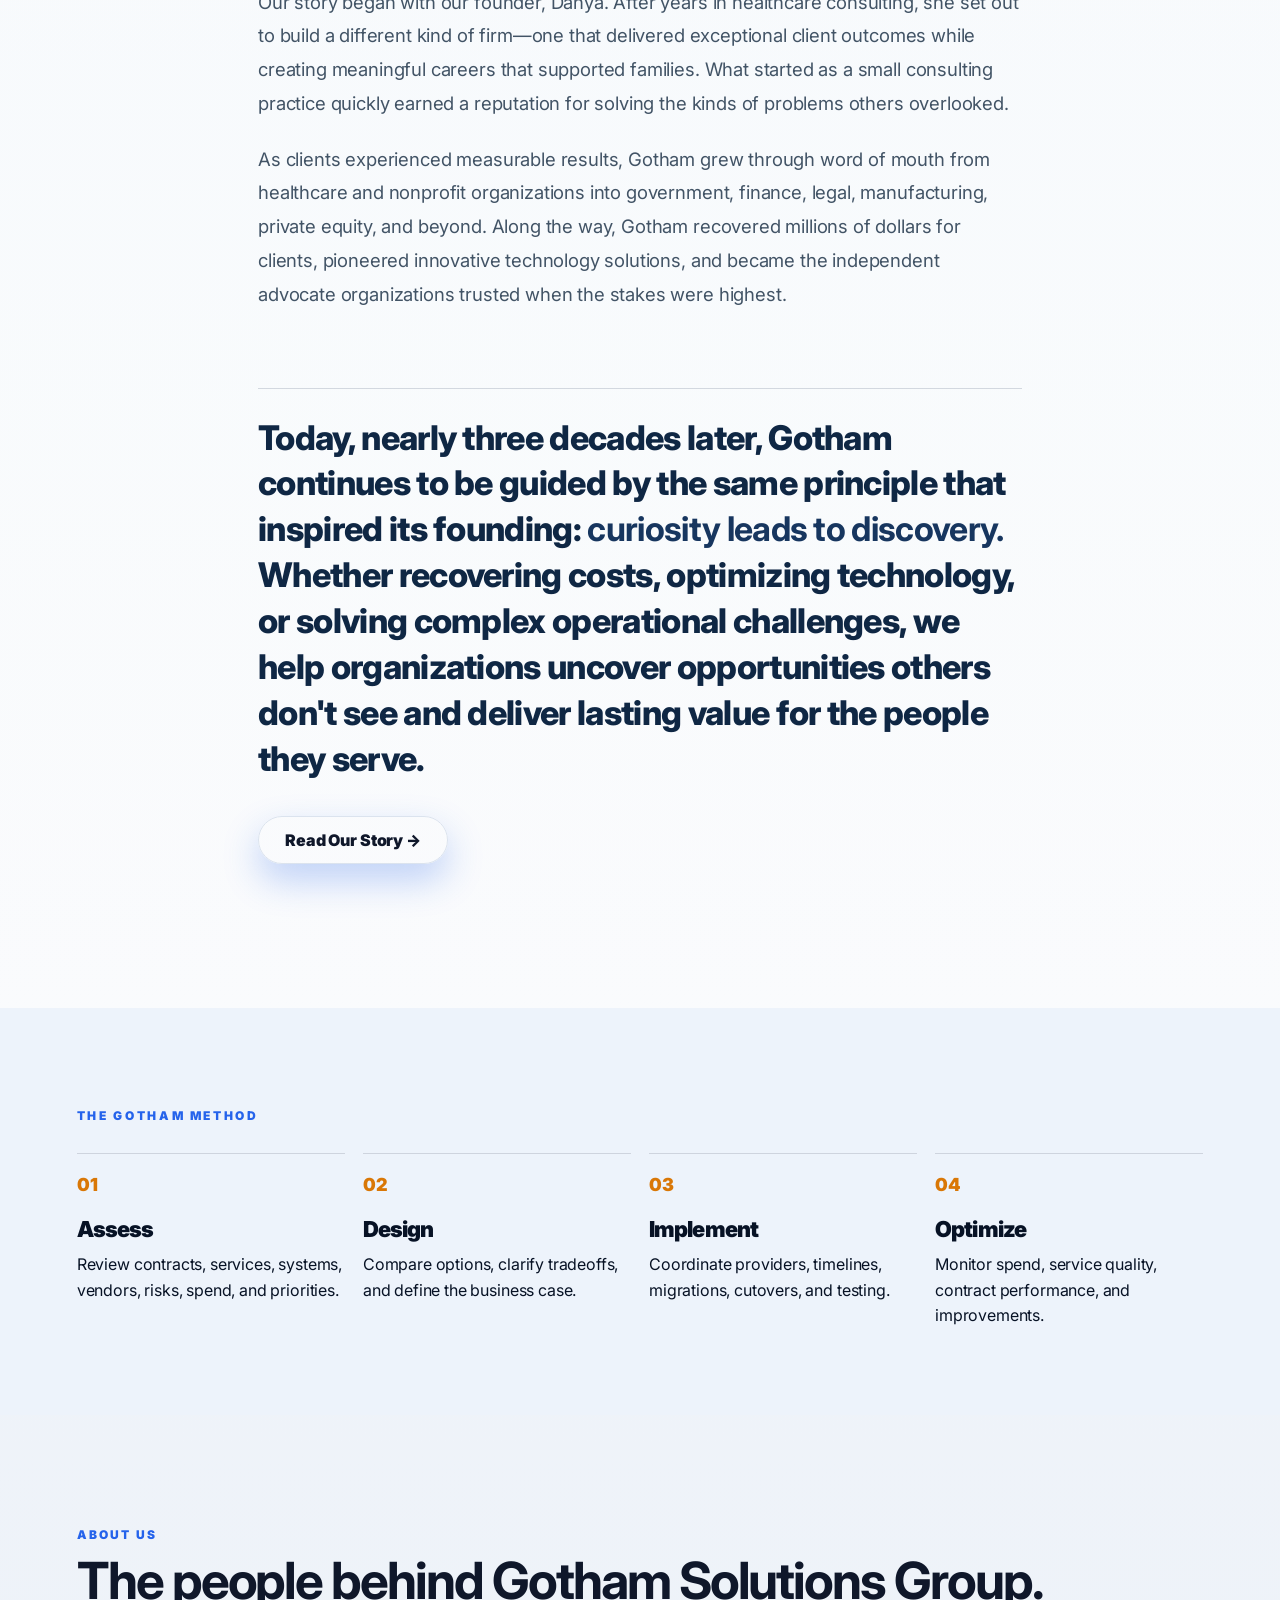
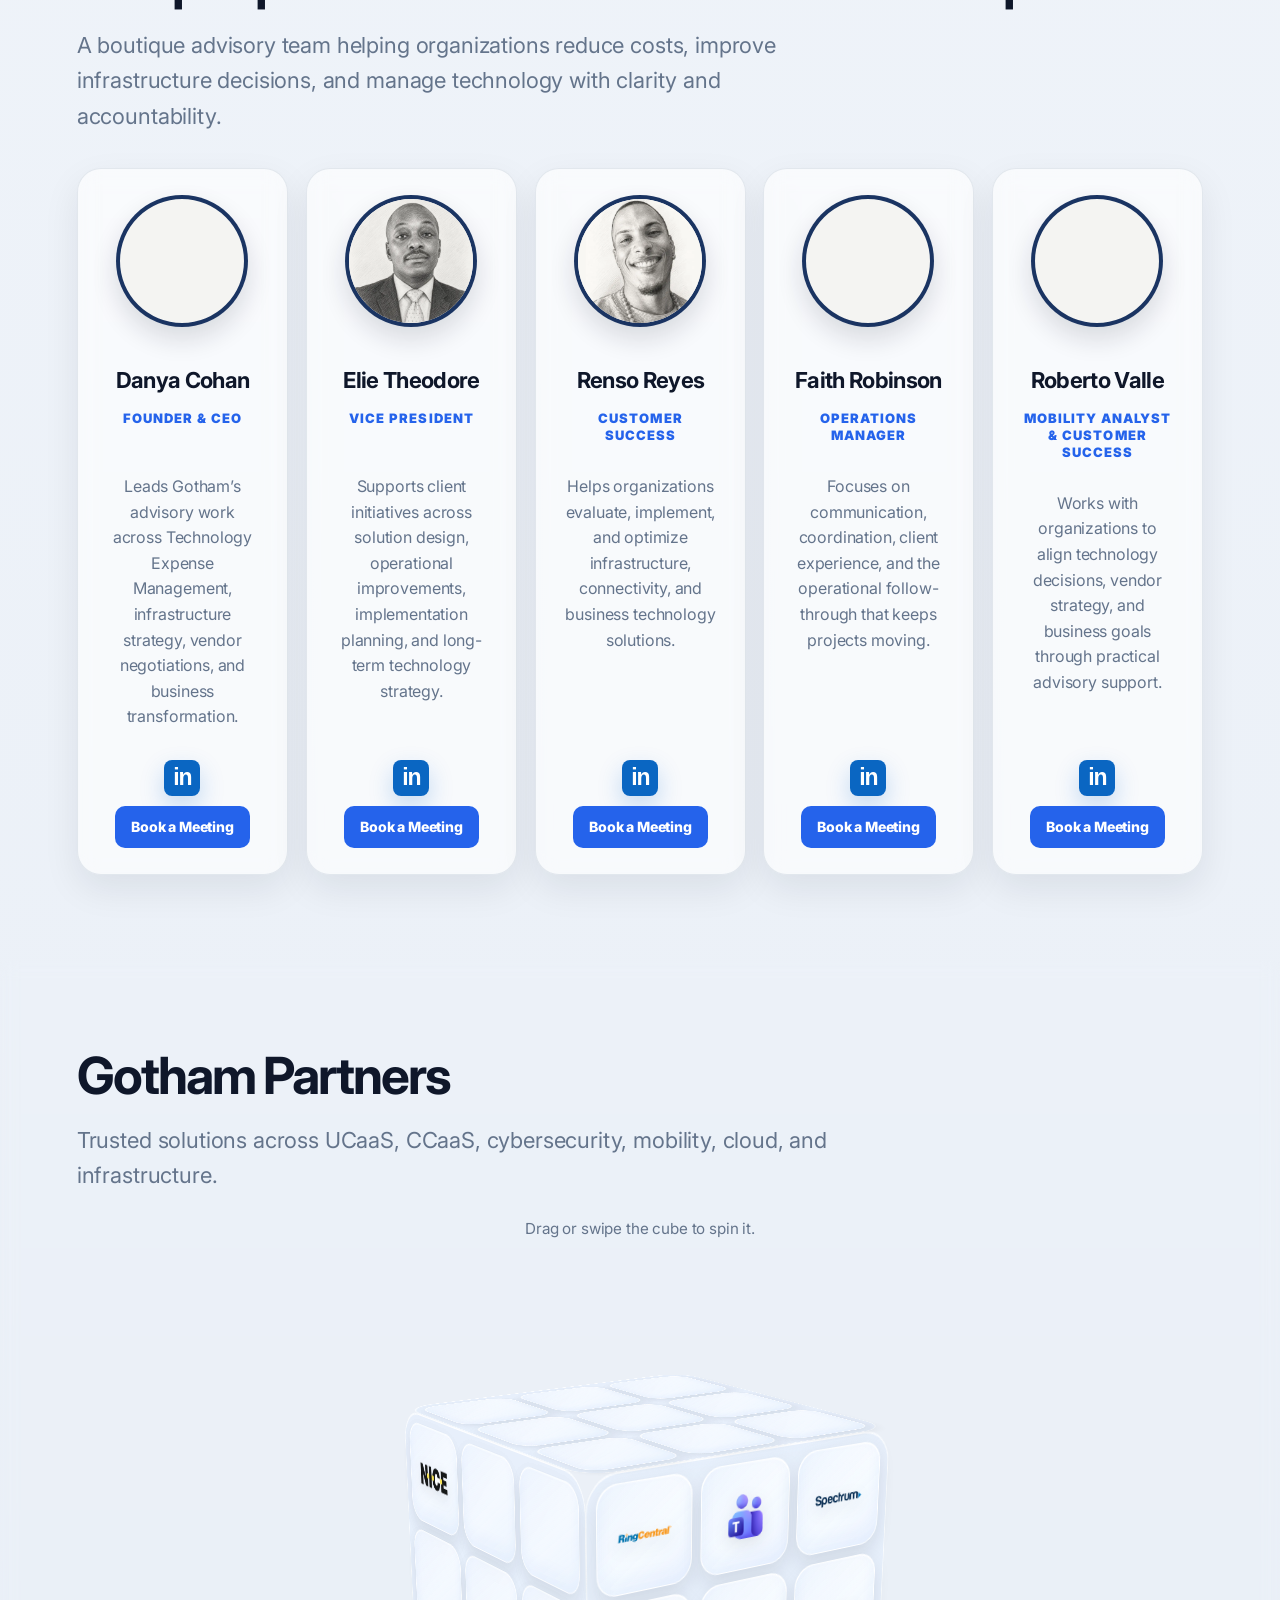
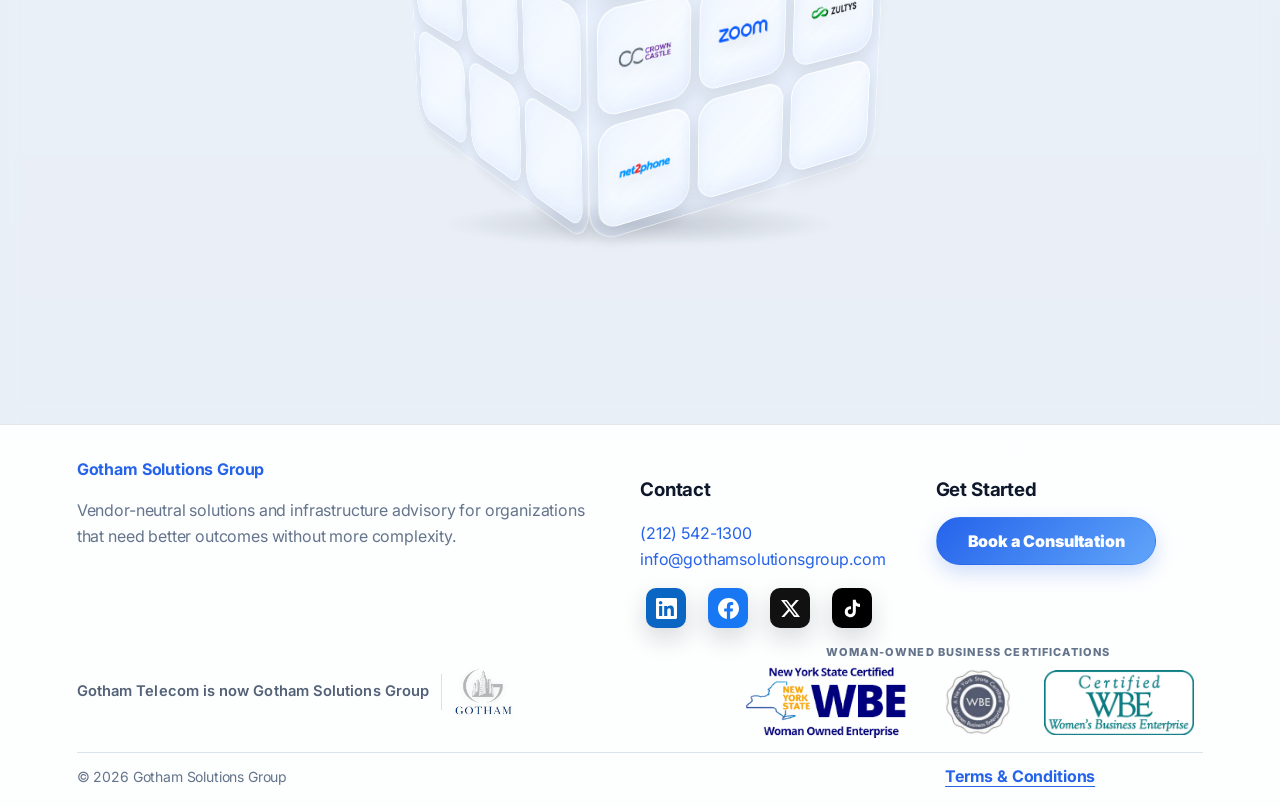
==== commit a2c407ee: "Build free guided website assistant" ====
--- a/index.html
+++ b/index.html
@@ -26,7 +26,7 @@
 <link href="https://fonts.googleapis.com" rel="preconnect"/>
 <link crossorigin="" href="https://fonts.gstatic.com" rel="preconnect"/>
 <link href="https://fonts.googleapis.com/css2?family=Inter:wght@400;500;600;700;800;900&amp;display=swap" rel="stylesheet"/>
-<link href="assets/styles.css?v=1.4.177" rel="stylesheet"/>
+<link href="assets/styles.css?v=1.4.184" rel="stylesheet"/>
 <style id="testimonial-grid-final-css">
 /* Testimonial section tuned to match approved screenshot style */
 .testimonial-showcase{
@@ -1676,14 +1676,14 @@
 </div>
 <div class="footer-bottom-row"><p class="copyright">© <span data-current-year>2026</span> Gotham Solutions Group</p><div class="footer-legal"><a href="/terms-and-conditions">Terms &amp; Conditions</a></div></div>
 </footer>
-<script defer="" src="assets/script.js?v=1.4.177"></script>
+<script defer="" src="assets/script.js?v=1.4.184"></script>
 <div aria-live="polite" class="gotham-ai-widget">
-<button aria-label="Open Gotham Solutions Assistant" class="gotham-ai-toggle">
-<span>Chat</span>
+<button aria-label="Open Gotham guided assistant" class="gotham-ai-toggle">
+<span>How Can We Help?</span>
 </button>
-<div aria-label="Gotham Solutions Assistant" class="gotham-ai-panel" role="dialog">
+<div aria-label="Gotham guided assistant" class="gotham-ai-panel" role="dialog">
 <div class="gotham-ai-header">
-<strong>Gotham Solutions Assistant</strong>
+<strong>How Can We Help?</strong>
 <button aria-label="Close assistant" class="gotham-ai-close">×</button>
 </div>
 <div class="gotham-ai-messages">
--- a/assets/styles.css
+++ b/assets/styles.css
@@ -6676,6 +6676,80 @@
   .check-proof-copy strong { font-size: 1.62rem !important; }
 }
 
+/* v1.4.184: free guided Gotham assistant */
+.gotham-ai-toggle{
+  width:auto;
+  min-width:156px;
+  height:58px;
+  padding:0 22px;
+  font-size:15px;
+  letter-spacing:.01em;
+}
+.gotham-ai-toggle-short{display:none !important;}
+.gotham-ai-header strong{
+  display:flex;
+  flex-direction:column;
+  gap:2px;
+  line-height:1.2;
+}
+.gotham-ai-header strong small{
+  font-size:11px;
+  font-weight:600;
+  letter-spacing:.04em;
+  opacity:.76;
+}
+.gotham-ai-messages{
+  min-height:150px;
+}
+.gotham-ai-quick{
+  grid-template-columns:1fr;
+  max-height:230px;
+  overflow-y:auto;
+  overscroll-behavior:contain;
+}
+.gotham-ai-quick > button{
+  width:100%;
+  border-radius:12px;
+  padding:10px 13px;
+  text-align:left;
+  font-size:13px;
+}
+.gotham-ai-navigation{
+  display:flex;
+  justify-content:space-between;
+  gap:8px;
+  padding-top:3px;
+}
+.gotham-ai-navigation button{
+  border:0;
+  background:transparent;
+  color:#475569;
+  padding:7px 2px;
+  font:inherit;
+  font-size:12px;
+  font-weight:800;
+  cursor:pointer;
+}
+.gotham-ai-navigation button:hover,
+.gotham-ai-navigation button:focus-visible{
+  color:#2563eb;
+  text-decoration:underline;
+  text-underline-offset:3px;
+}
+.gotham-ai-form input{
+  font-size:14px;
+}
+@media (max-width:620px){
+  .gotham-ai-toggle{
+    width:58px;
+    min-width:58px;
+    padding:0;
+  }
+  .gotham-ai-toggle-long{display:none !important;}
+  .gotham-ai-toggle-short{display:grid !important;}
+  .gotham-ai-quick{max-height:210px;}
+}
+
 /* v1.4.166: Outcomes & Results mobile visibility correction.
    A late tablet rule was forcing this grid to remain two columns on phones. */
 @media (max-width: 760px) {
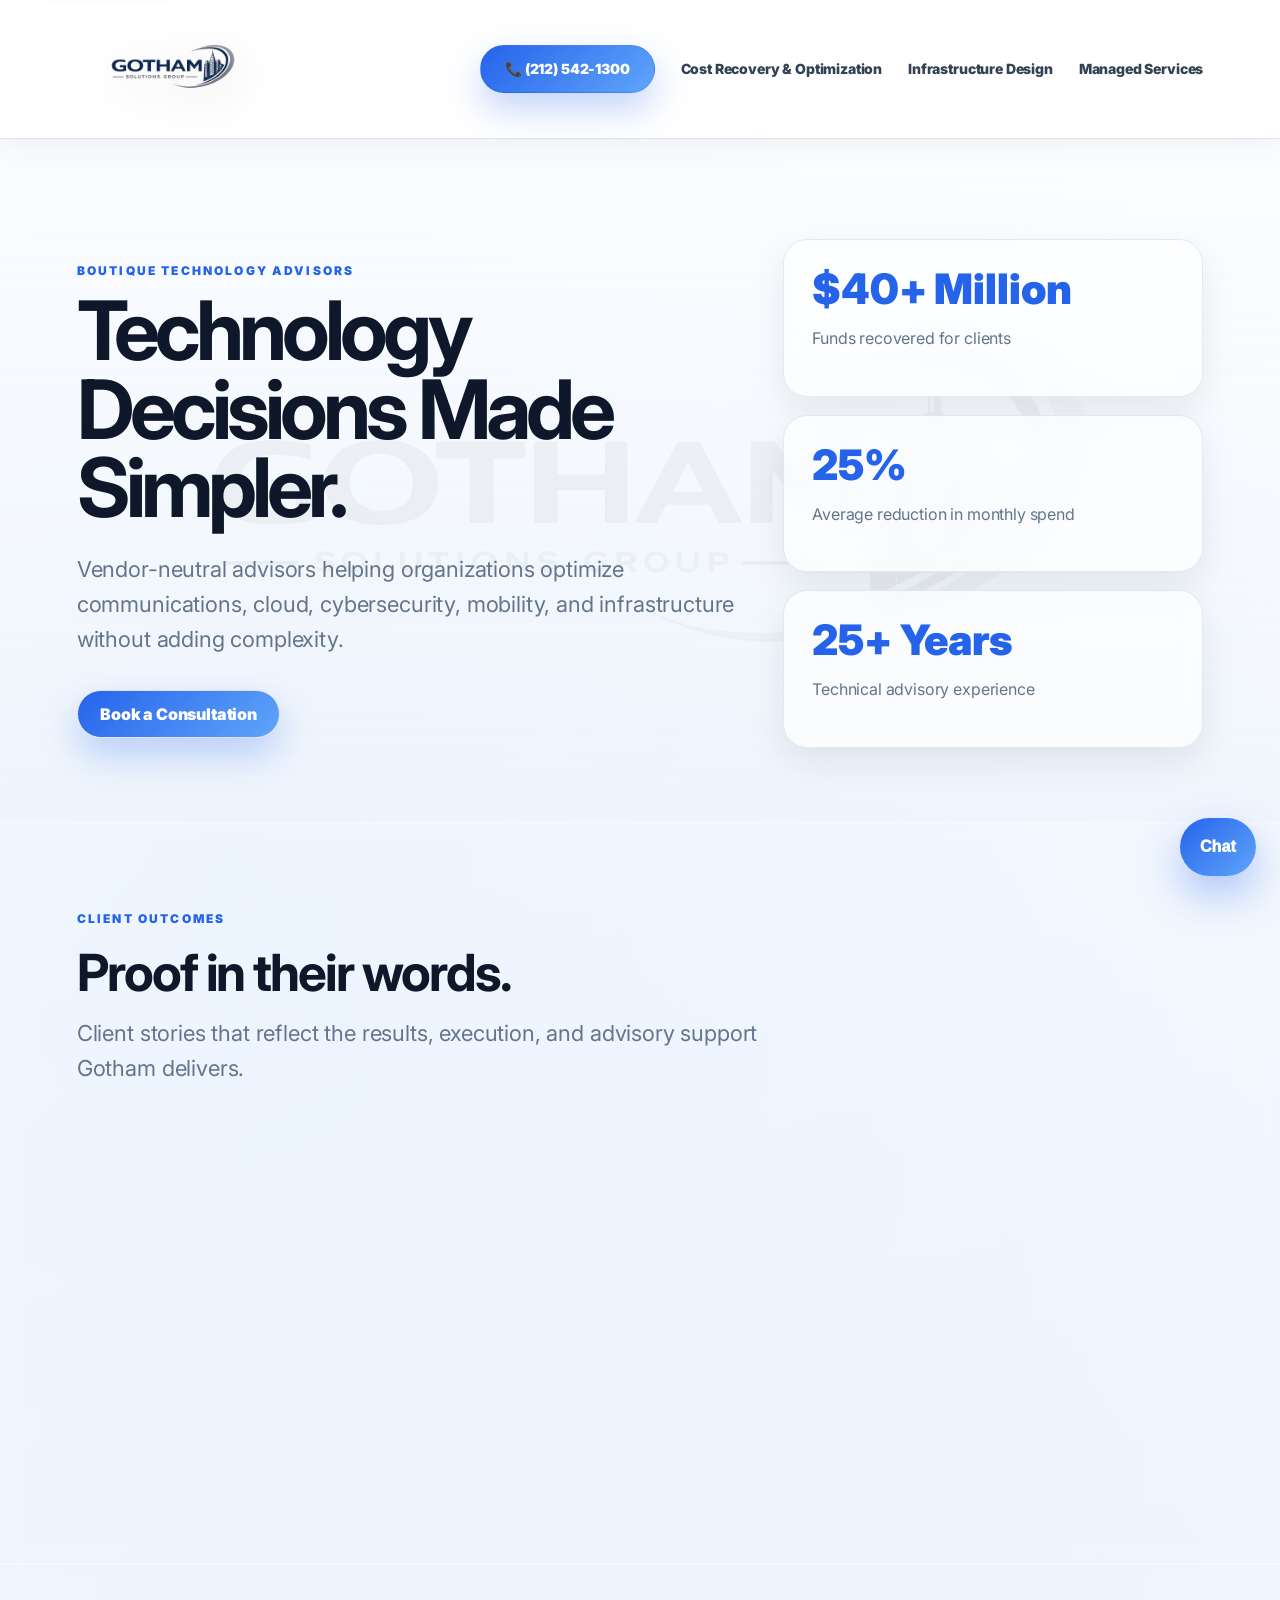
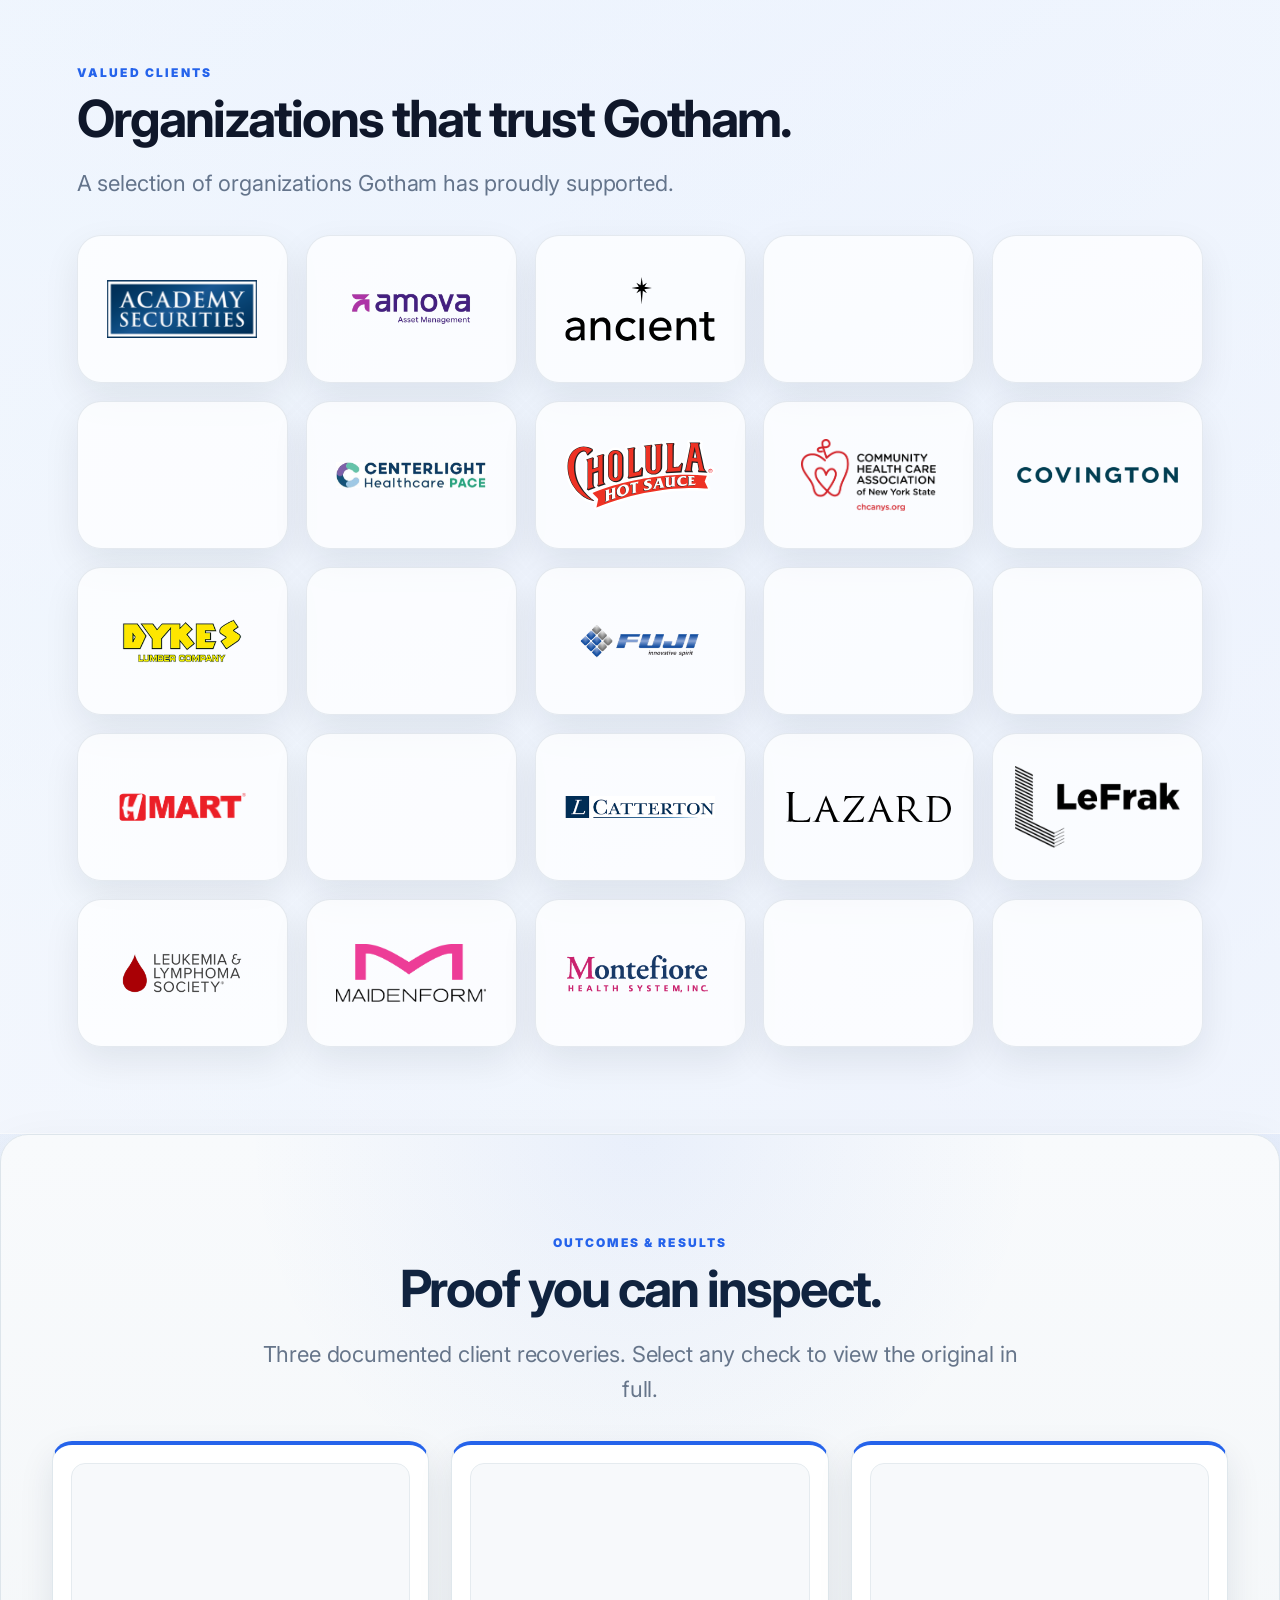
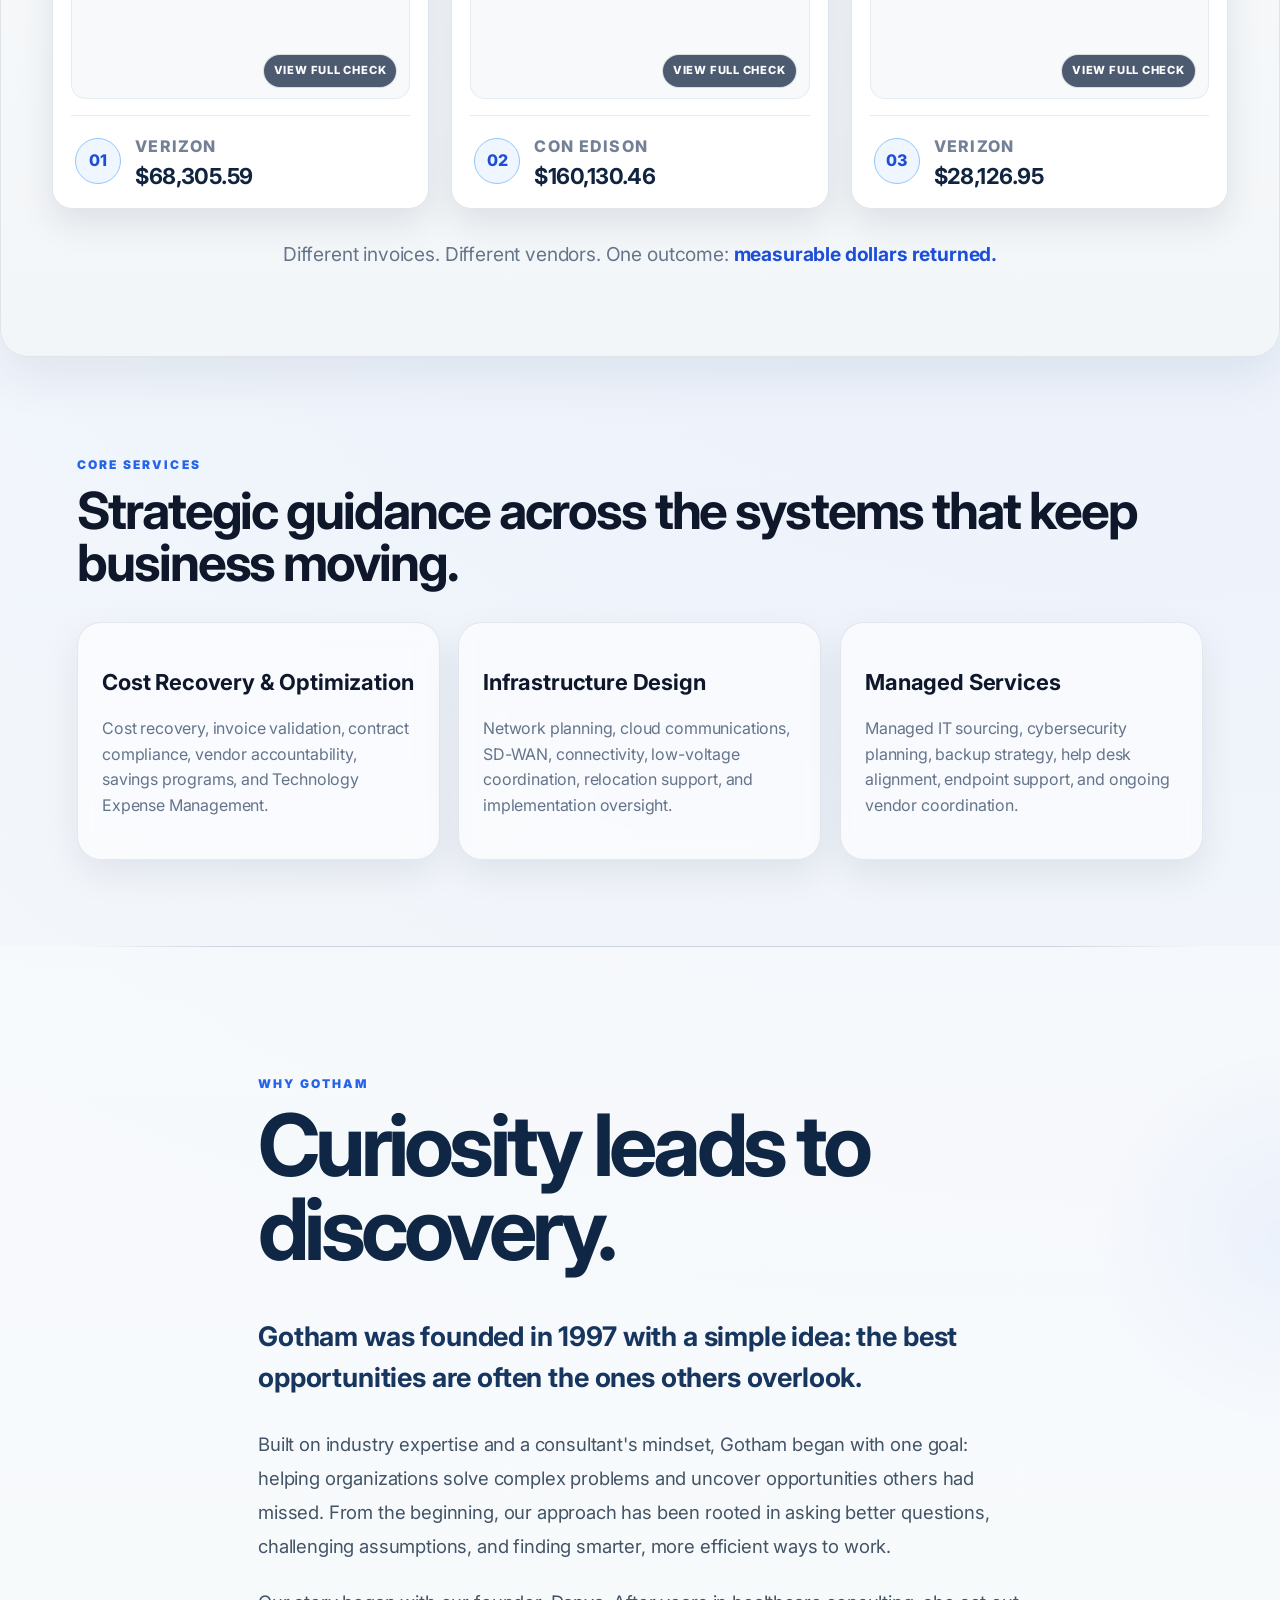
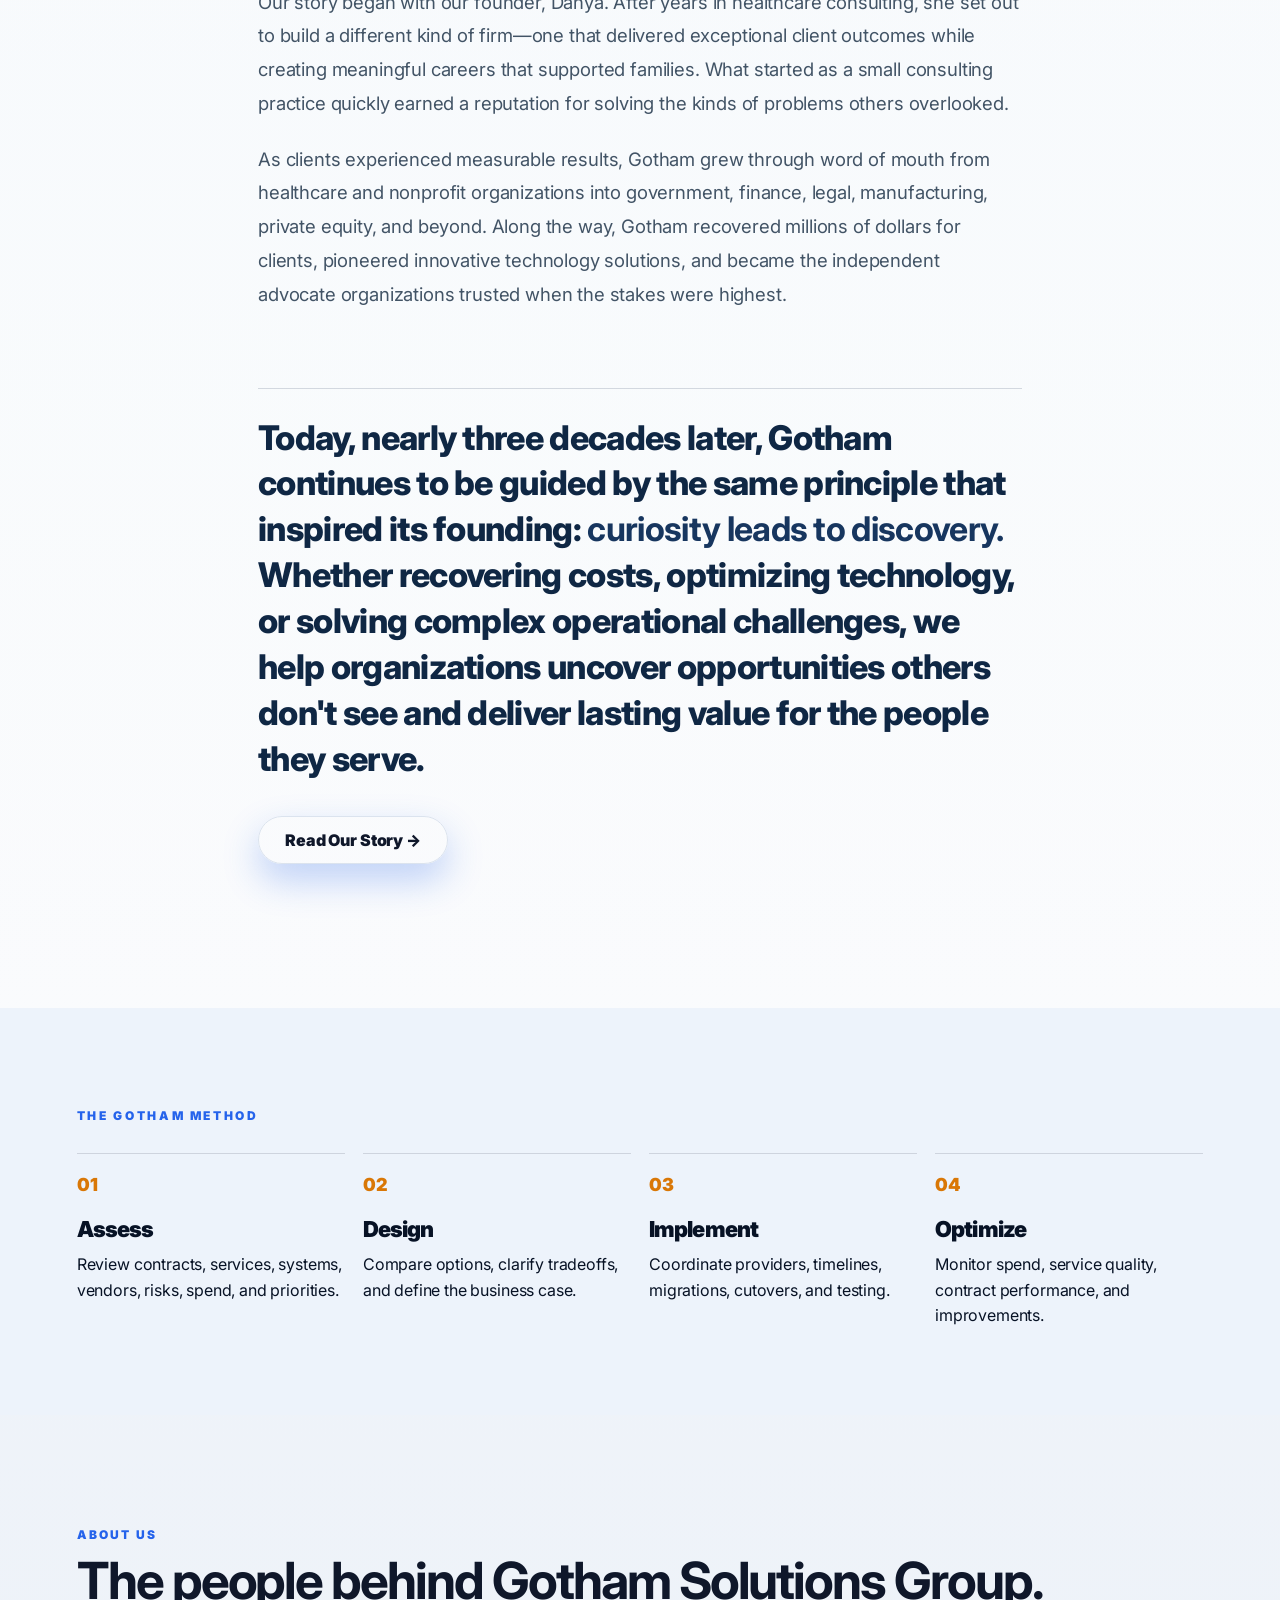
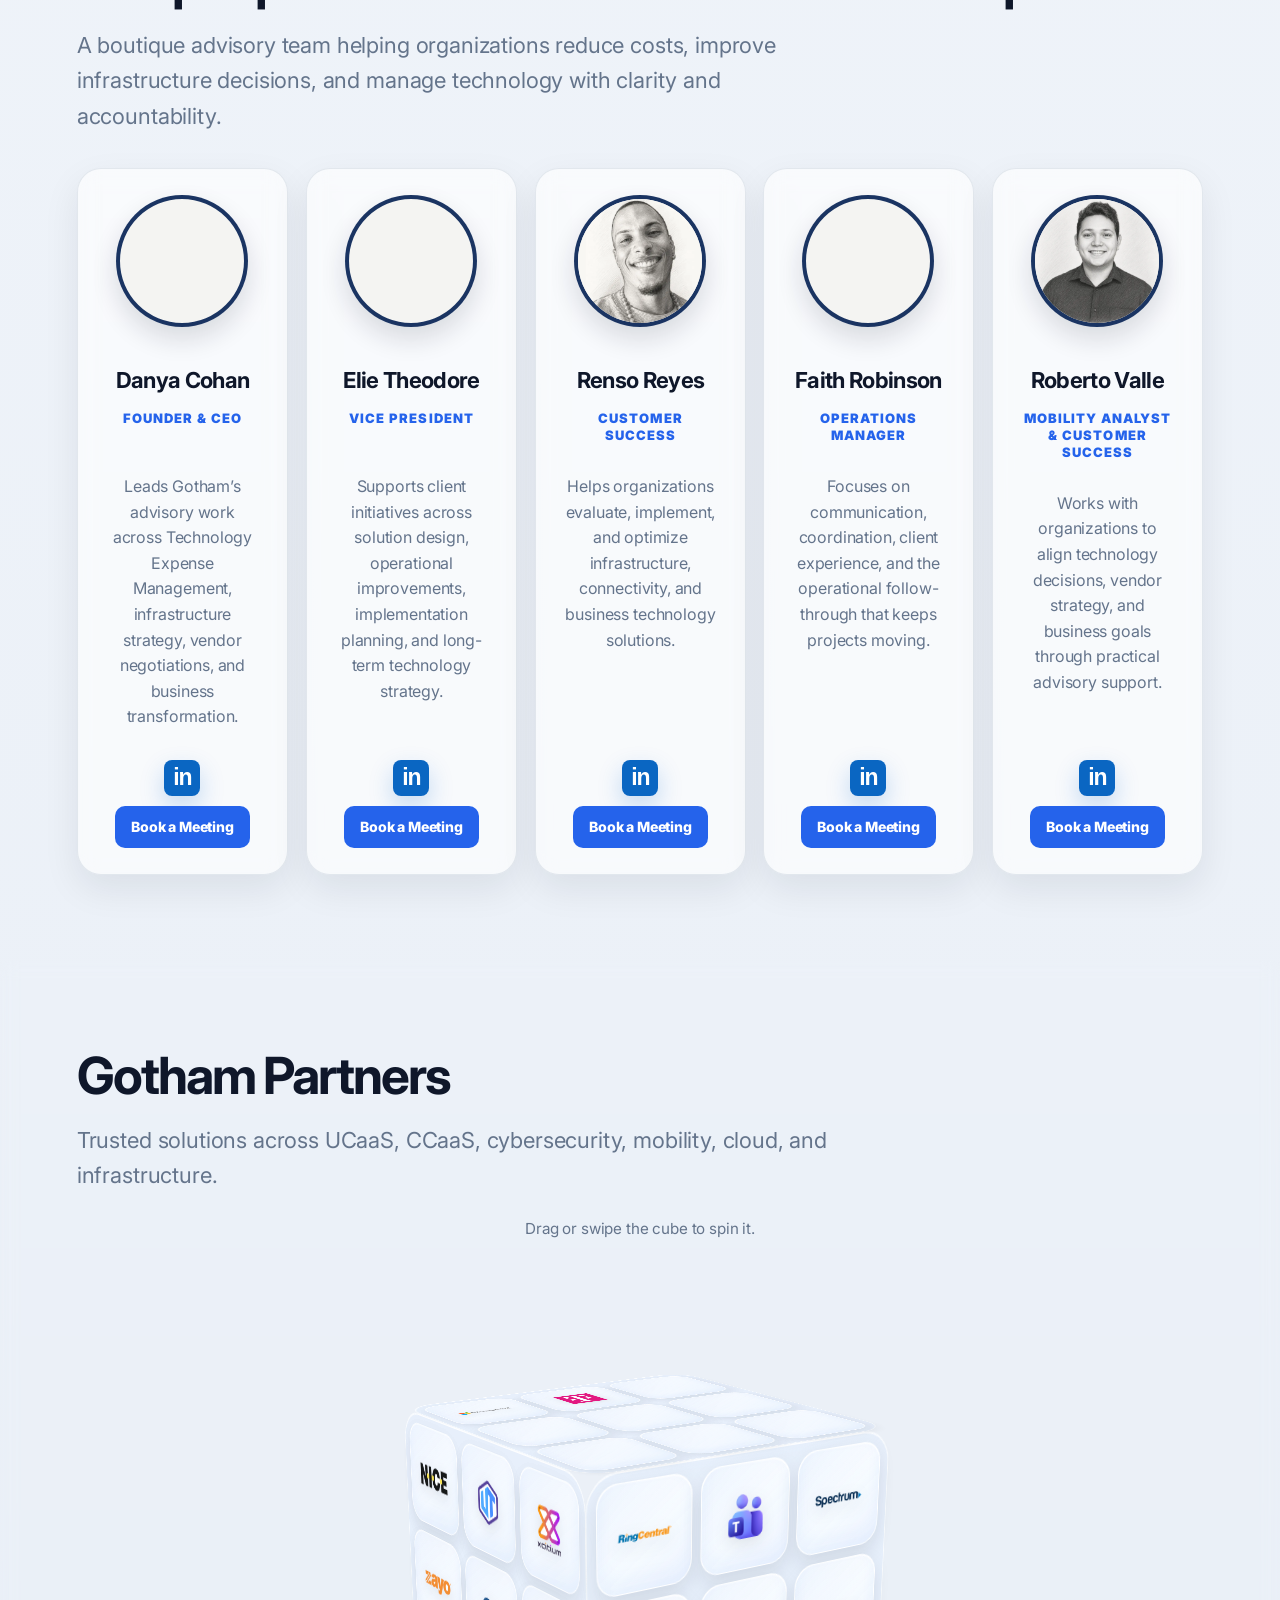
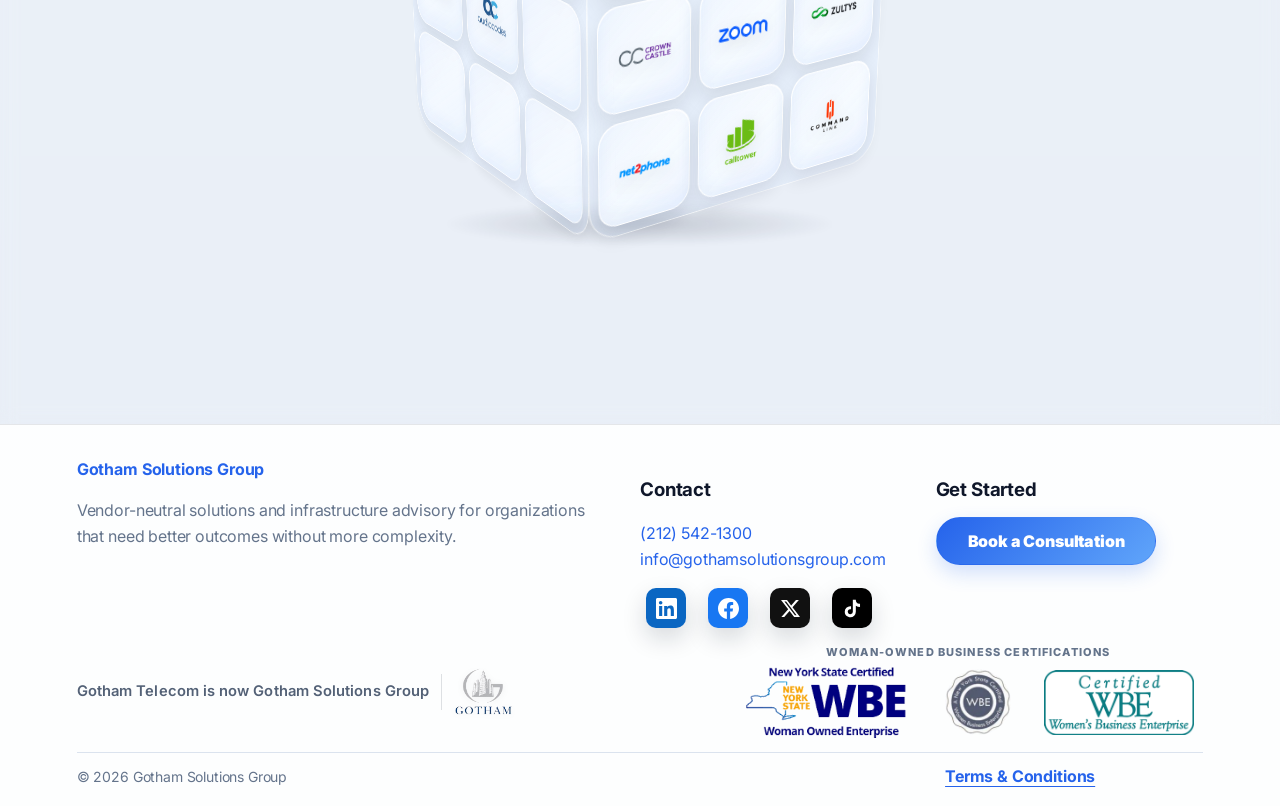
==== commit 48e881a2: "Restore Chat button label" ====
--- a/index.html
+++ b/index.html
@@ -26,7 +26,7 @@
 <link href="https://fonts.googleapis.com" rel="preconnect"/>
 <link crossorigin="" href="https://fonts.gstatic.com" rel="preconnect"/>
 <link href="https://fonts.googleapis.com/css2?family=Inter:wght@400;500;600;700;800;900&amp;display=swap" rel="stylesheet"/>
-<link href="assets/styles.css?v=1.4.184" rel="stylesheet"/>
+<link href="assets/styles.css?v=1.4.185" rel="stylesheet"/>
 <style id="testimonial-grid-final-css">
 /* Testimonial section tuned to match approved screenshot style */
 .testimonial-showcase{
@@ -1676,10 +1676,10 @@
 </div>
 <div class="footer-bottom-row"><p class="copyright">© <span data-current-year>2026</span> Gotham Solutions Group</p><div class="footer-legal"><a href="/terms-and-conditions">Terms &amp; Conditions</a></div></div>
 </footer>
-<script defer="" src="assets/script.js?v=1.4.184"></script>
+<script defer="" src="assets/script.js?v=1.4.185"></script>
 <div aria-live="polite" class="gotham-ai-widget">
 <button aria-label="Open Gotham guided assistant" class="gotham-ai-toggle">
-<span>How Can We Help?</span>
+<span>Chat</span>
 </button>
 <div aria-label="Gotham guided assistant" class="gotham-ai-panel" role="dialog">
 <div class="gotham-ai-header">
--- a/assets/styles.css
+++ b/assets/styles.css
@@ -6678,14 +6678,13 @@
 
 /* v1.4.184: free guided Gotham assistant */
 .gotham-ai-toggle{
-  width:auto;
-  min-width:156px;
-  height:58px;
-  padding:0 22px;
-  font-size:15px;
+  width:68px;
+  min-width:68px;
+  height:68px;
+  padding:0;
+  font-size:18px;
   letter-spacing:.01em;
 }
-.gotham-ai-toggle-short{display:none !important;}
 .gotham-ai-header strong{
   display:flex;
   flex-direction:column;
@@ -6745,8 +6744,6 @@
     min-width:58px;
     padding:0;
   }
-  .gotham-ai-toggle-long{display:none !important;}
-  .gotham-ai-toggle-short{display:grid !important;}
   .gotham-ai-quick{max-height:210px;}
 }
 
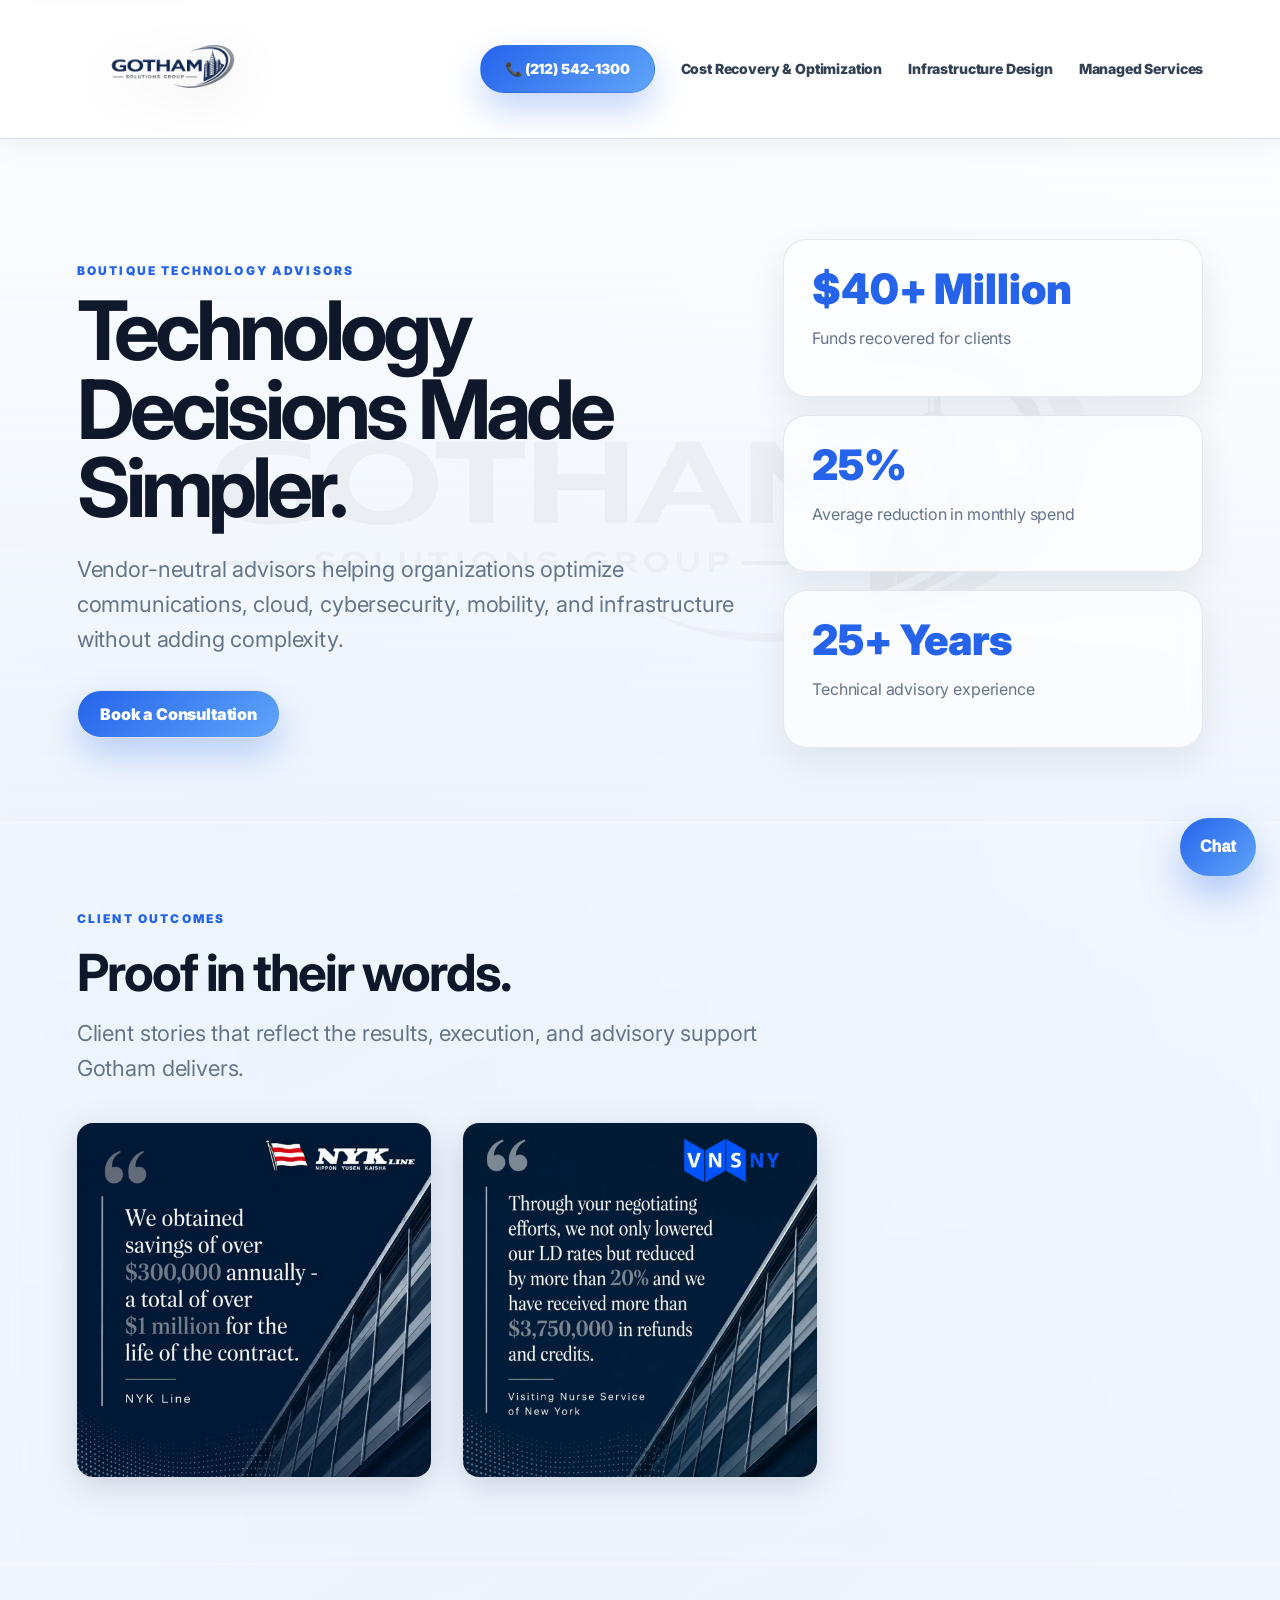
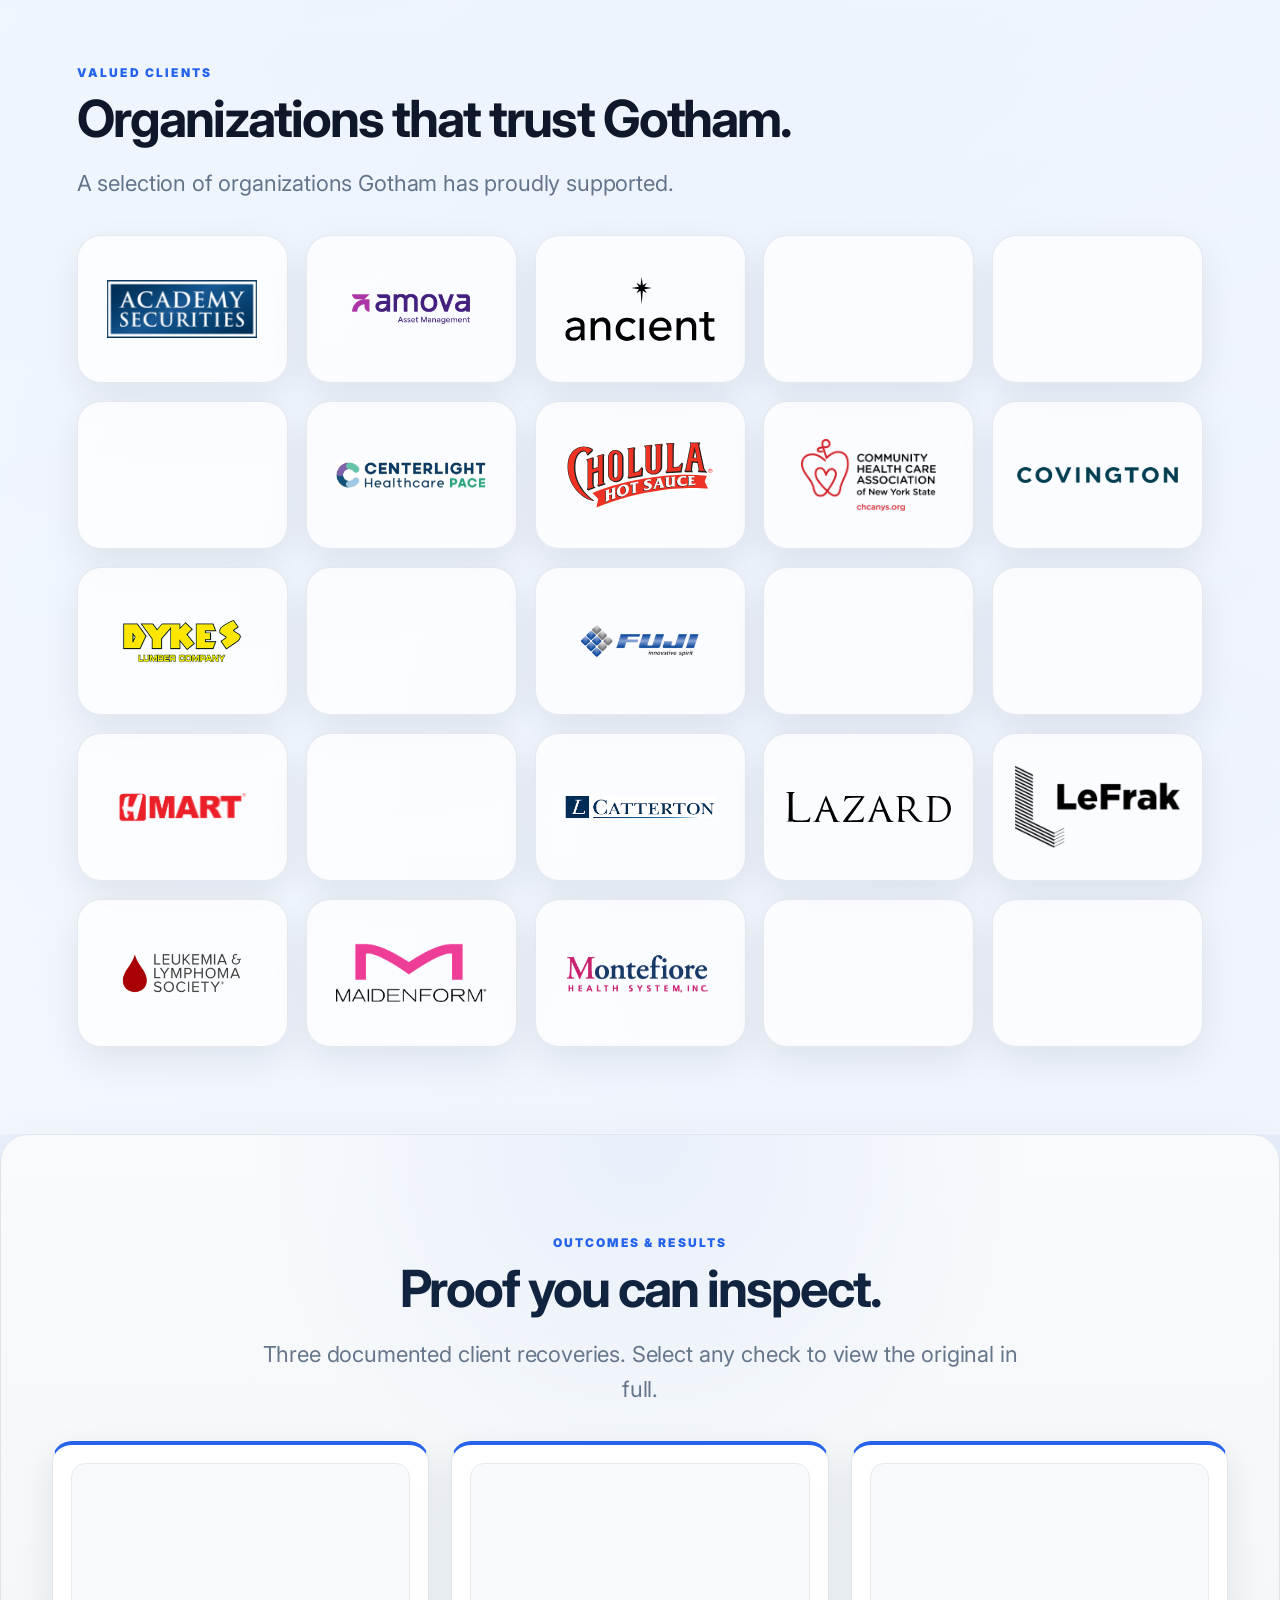
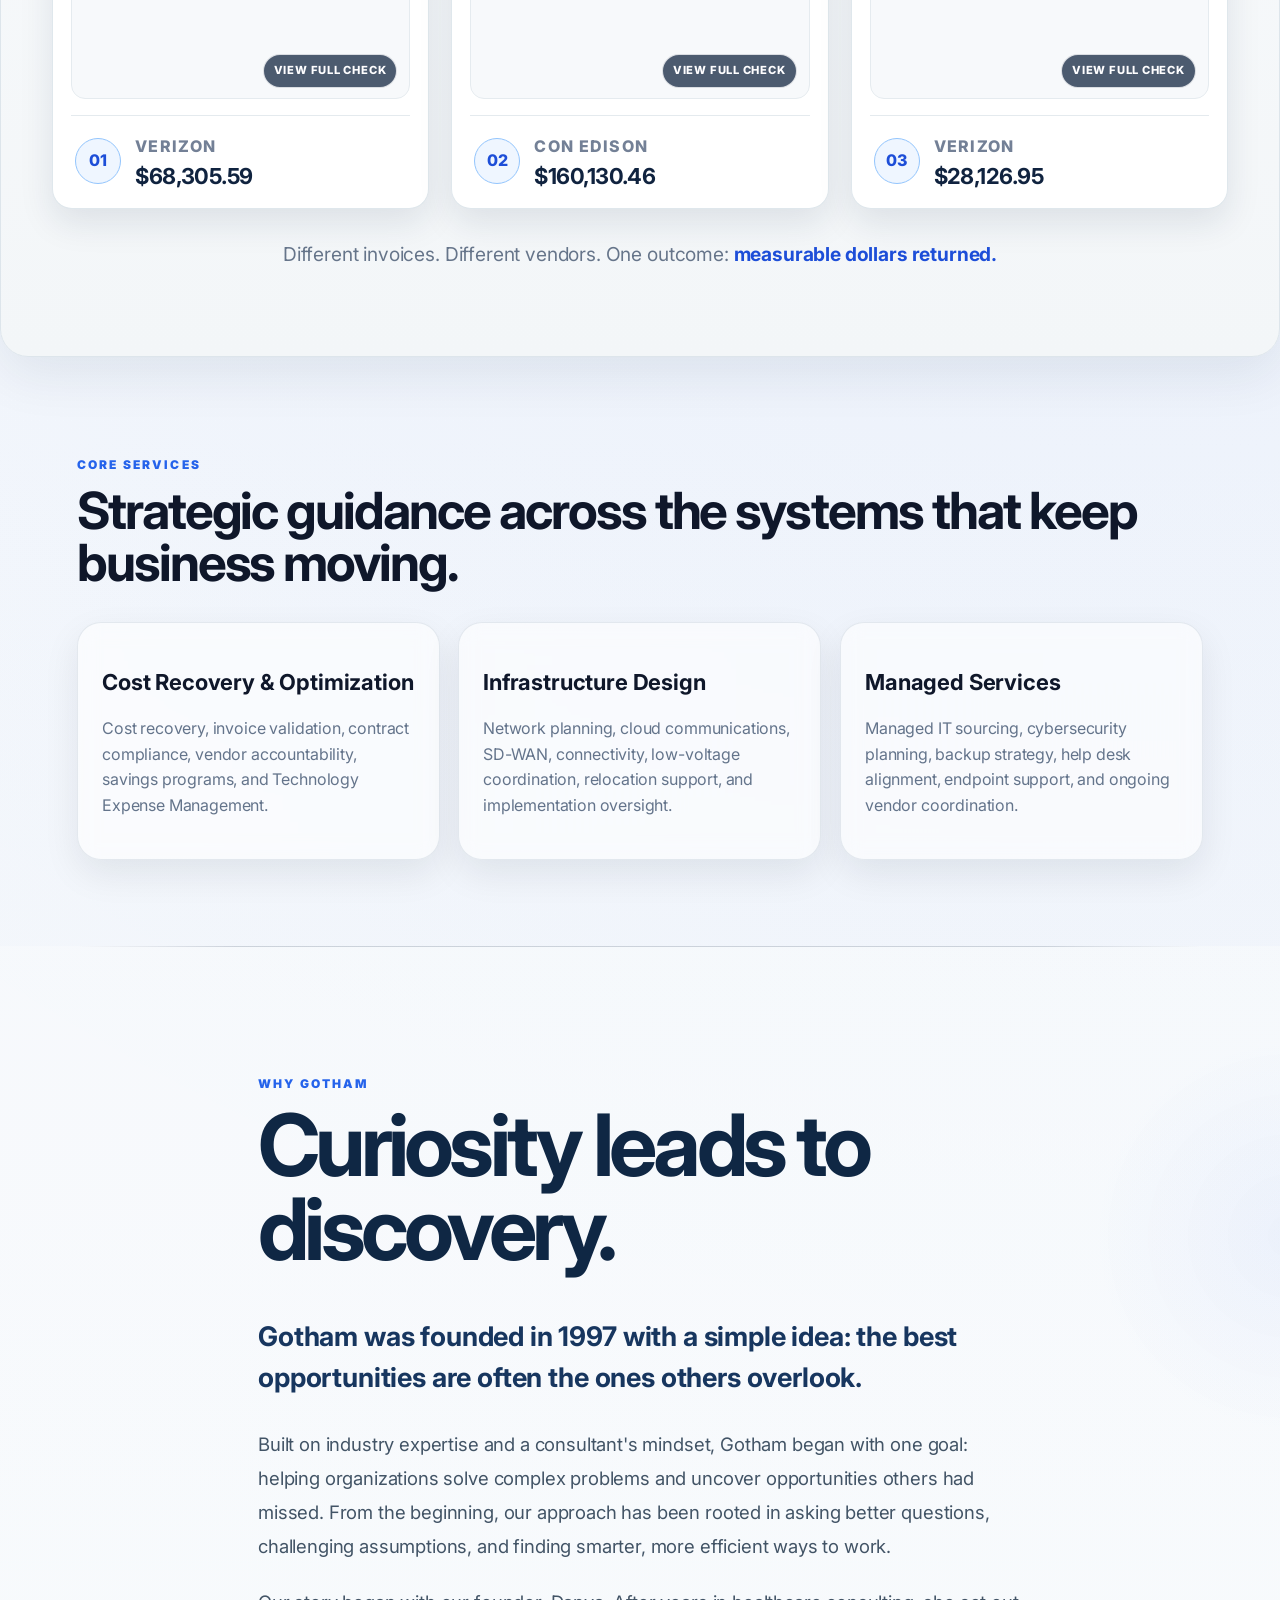
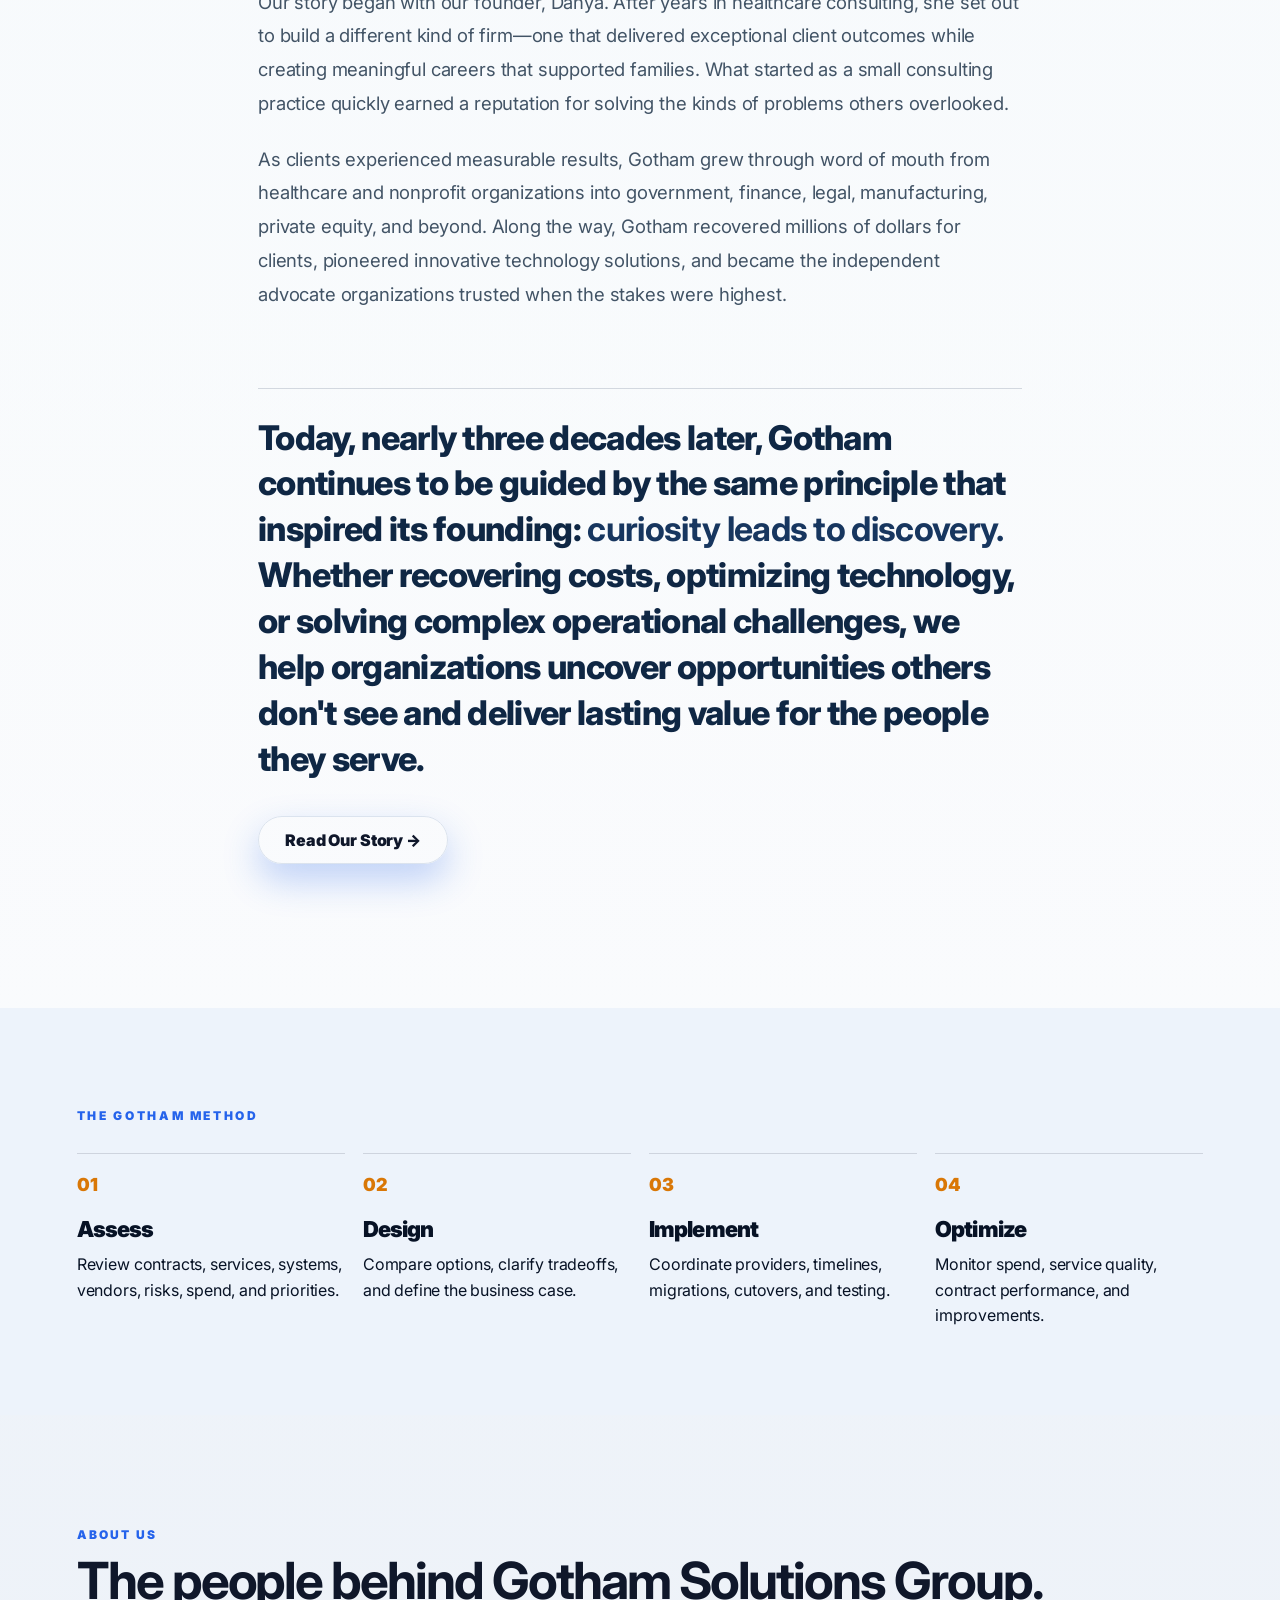
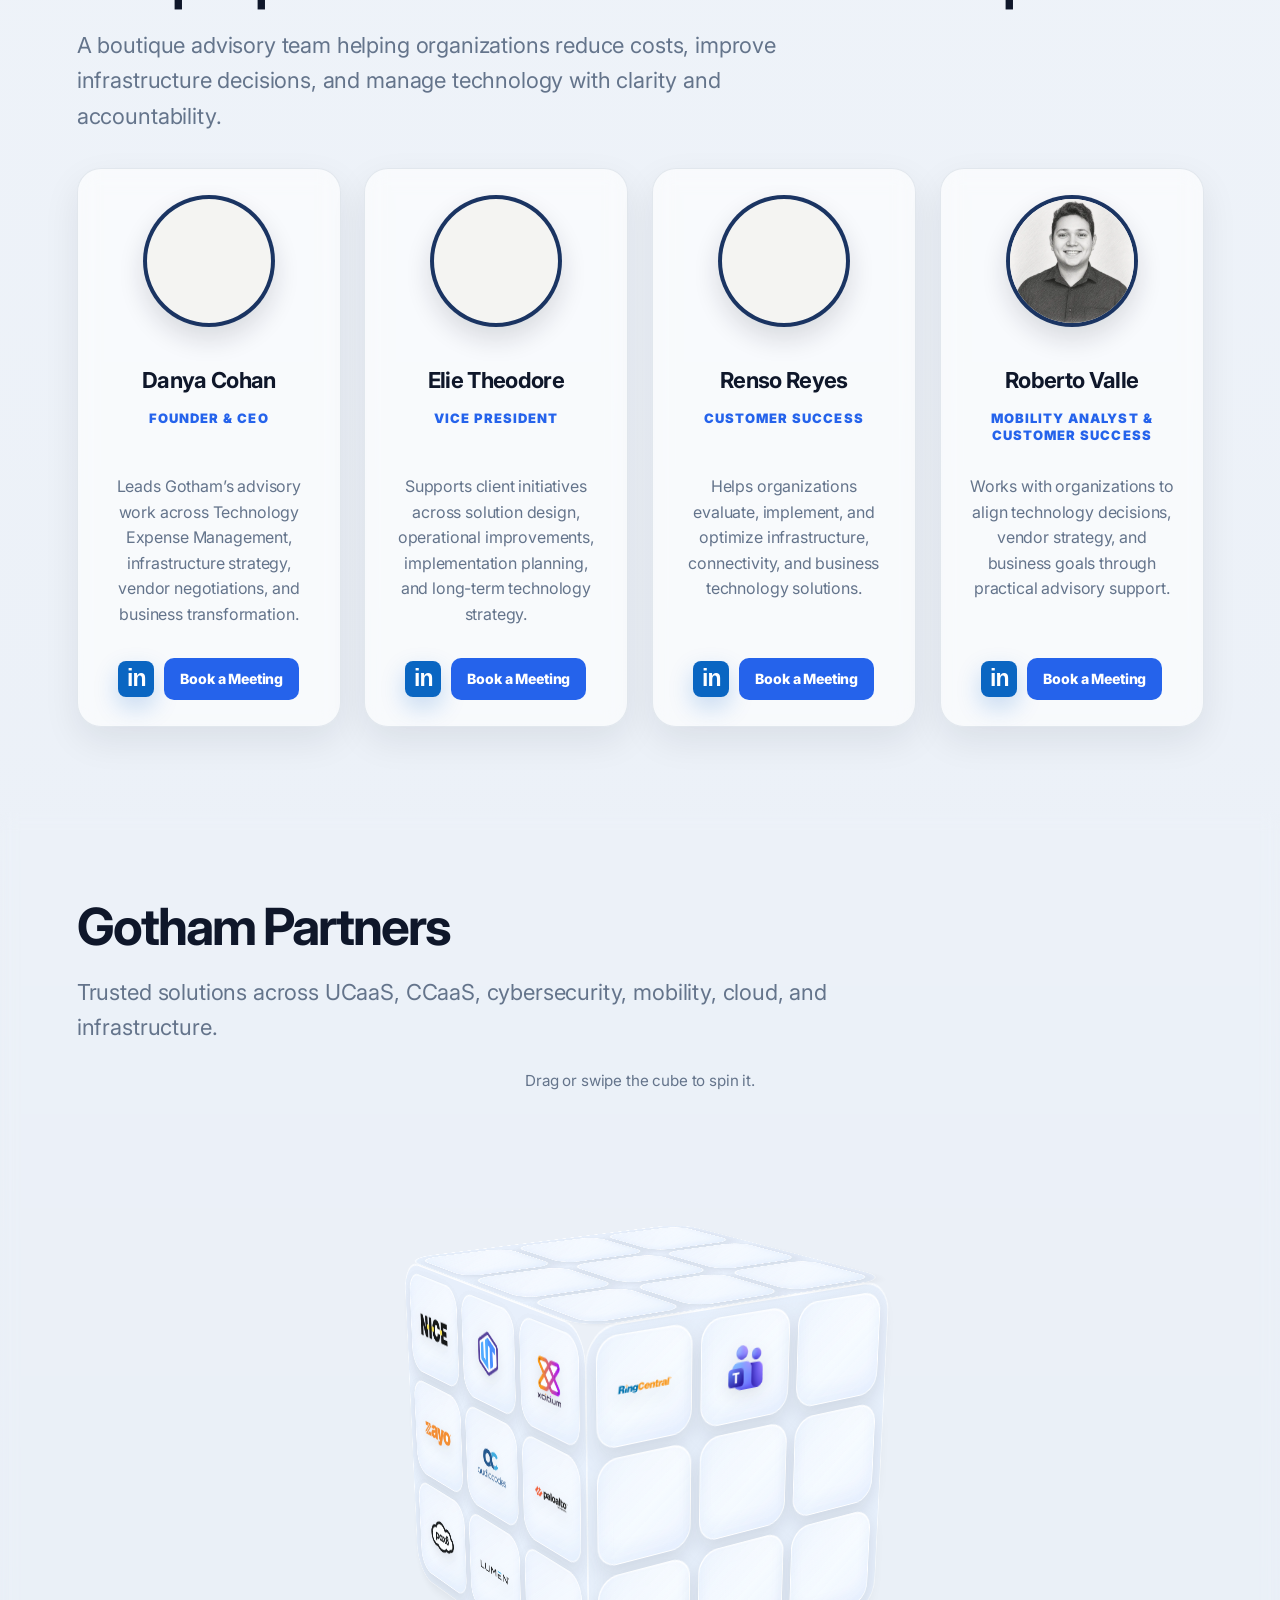
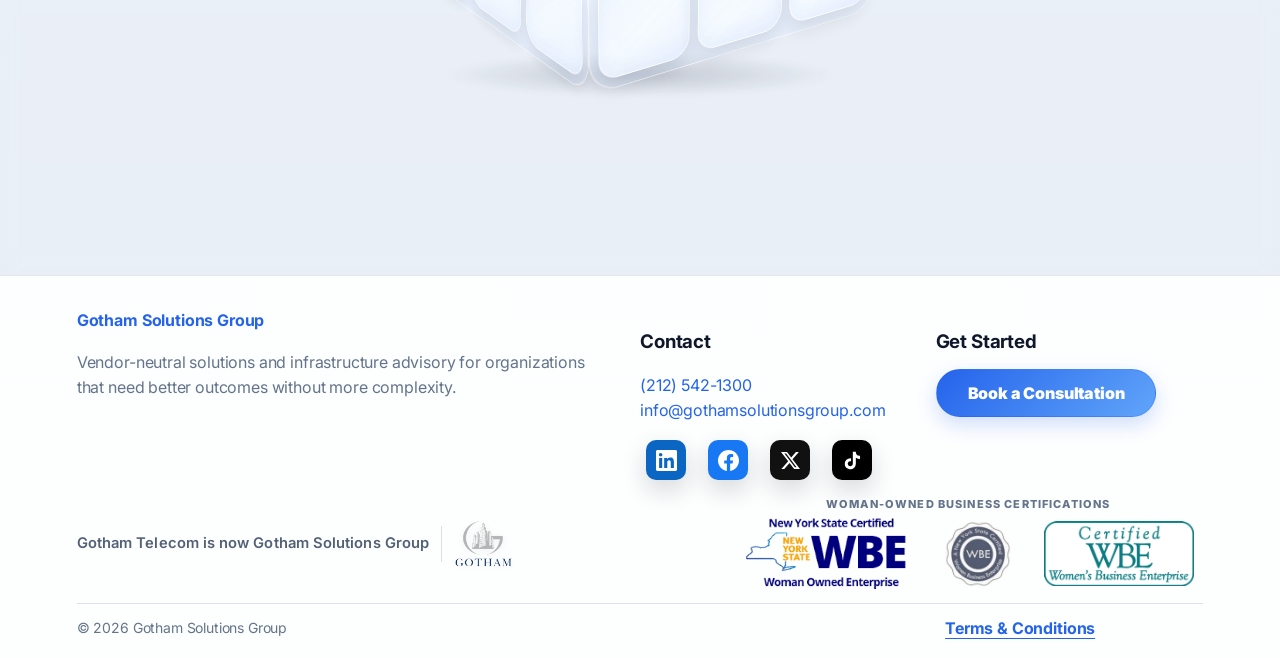
==== commit 0c0b59d7: "Remove Faith Robinson from team and contact; balance four-person responsive layouts" ====
--- a/index.html
+++ b/index.html
@@ -1165,6 +1165,35 @@
     ]
   }
   </script>
+
+<style id="gotham-four-person-team-layout">
+/* Four active team members: 4 columns / 2 columns / 1 column. */
+#about-us .team-grid {
+  display: grid !important;
+  grid-template-columns: repeat(4, minmax(0, 1fr)) !important;
+  gap: 24px !important;
+  align-items: stretch !important;
+  width: 100% !important;
+  max-width: 1180px !important;
+  margin-left: auto !important;
+  margin-right: auto !important;
+}
+#about-us .team-grid > .team-card {
+  box-sizing: border-box !important;
+  grid-column: auto !important;
+  grid-row: auto !important;
+  width: 100% !important;
+  min-width: 0 !important;
+  max-width: none !important;
+  margin: 0 !important;
+}
+@media (max-width: 1000px) {
+  #about-us .team-grid { grid-template-columns: repeat(2, minmax(0, 1fr)) !important; }
+}
+@media (max-width: 620px) {
+  #about-us .team-grid { grid-template-columns: minmax(0, 1fr) !important; max-width: 420px !important; }
+}
+</style>
 </head><body>
 <a class="skip-link" href="#main-content">Skip to main content</a>
 <header class="site-header" id="top">
@@ -1481,13 +1510,7 @@
 <p>Helps organizations evaluate, implement, and optimize infrastructure, connectivity, and business technology solutions.</p>
 <a class="linkedin-link" href="https://www.linkedin.com/in/renso-reyes-b85873167/" rel="noopener" target="_blank"><span aria-hidden="true" class="linkedin-icon">in</span><span class="sr-only">LinkedIn</span></a>
 </article>
-<article class="team-card">
-<button aria-label="Open Q and A with Faith Robinson" class="team-photo-button" data-team-person="Faith Robinson" type="button"><img alt="Faith Robinson" class="team-photo" decoding="async" loading="lazy" src="assets/images/faith-art-optimized.webp" width="800" height="800"/></button>
-<h3>Faith Robinson</h3>
-<p class="team-role">Operations Manager</p>
-<p>Focuses on communication, coordination, client experience, and the operational follow-through that keeps projects moving.</p>
-<a class="linkedin-link" href="https://www.linkedin.com/in/faith-robin/" rel="noopener" target="_blank"><span aria-hidden="true" class="linkedin-icon">in</span><span class="sr-only">LinkedIn</span></a>
-</article>
+
 <article class="team-card">
 <button aria-label="Open Q and A with Roberto Valle" class="team-photo-button" data-team-person="Roberto Valle" type="button"><img alt="Roberto Valle" class="team-photo" decoding="async" loading="lazy" src="assets/images/roberto-art-optimized.webp" width="800" height="800"/></button>
 <h3>Roberto Valle</h3>
@@ -1920,11 +1943,6 @@
       ['What does customer success mean at Gotham?','Customer success is when the value of a decision becomes more apparent over time. The best solutions do more than solve today’s problem. They create clarity, remove friction, and put the client in a better position for whatever comes next.'],
       ['How do you build strong client relationships?','Trust is built through consistency. I listen, communicate clearly, follow through, and make sure my clients know they can rely on me. I’ve practiced and taught martial arts for years, and many of the same principles apply to business: discipline, patience, adaptability, and respect. Whether I’m teaching a student or working with a client, I believe the best relationships are built by understanding the person in front of you and being genuinely invested in their success.']
     ]},
-    'Faith Robinson':{role:'Operations Manager',photo:'assets/images/faith-art-optimized.webp',linkedin:'https://www.linkedin.com/in/faith-robin/',qa:[
-      ['What do you manage behind the scenes?','I manage the day-to-day operations that keep everything running smoothly, from coordinating projects and schedules to keeping communication clear between leadership, the team, clients, and vendors. I keep our well-oiled machine rolling!'],
-      ['How do you keep projects organized?','I keep projects organized by setting clear next steps, tracking deadlines, and regularly following up with everyone involved. I also make sure the team knows what is outstanding, and I am big on calendaring everything—even blocking out time to finish certain tasks.'],
-      ['What creates a strong client experience?','For me, a strong client experience comes from clear communication, being responsive, and following through on what we promise. Clients should always feel informed, supported, and confident that their needs are being handled by our team. That is why our clients choose Gotham—they trust that we will always get the job done, no matter the difficulty or time required.']
-    ]},
     'Roberto Valle':{role:'Mobility Analyst & Customer Success',photo:'assets/images/roberto-art-optimized.webp',linkedin:'https://www.linkedin.com/in/roberto-valle-5b238b344/',qa:[
       ['What areas do you support?','I support mobility management and client reporting, including carrier billing, usage analysis, line audits, cost optimization, device upgrades, and day-to-day support across wireless services.'],
       ['What do you look for when reviewing a solution?','I look at whether it solves the client’s actual needs, is practical to manage, keeps costs under control, and provides long-term value without adding unnecessary complexity.'],
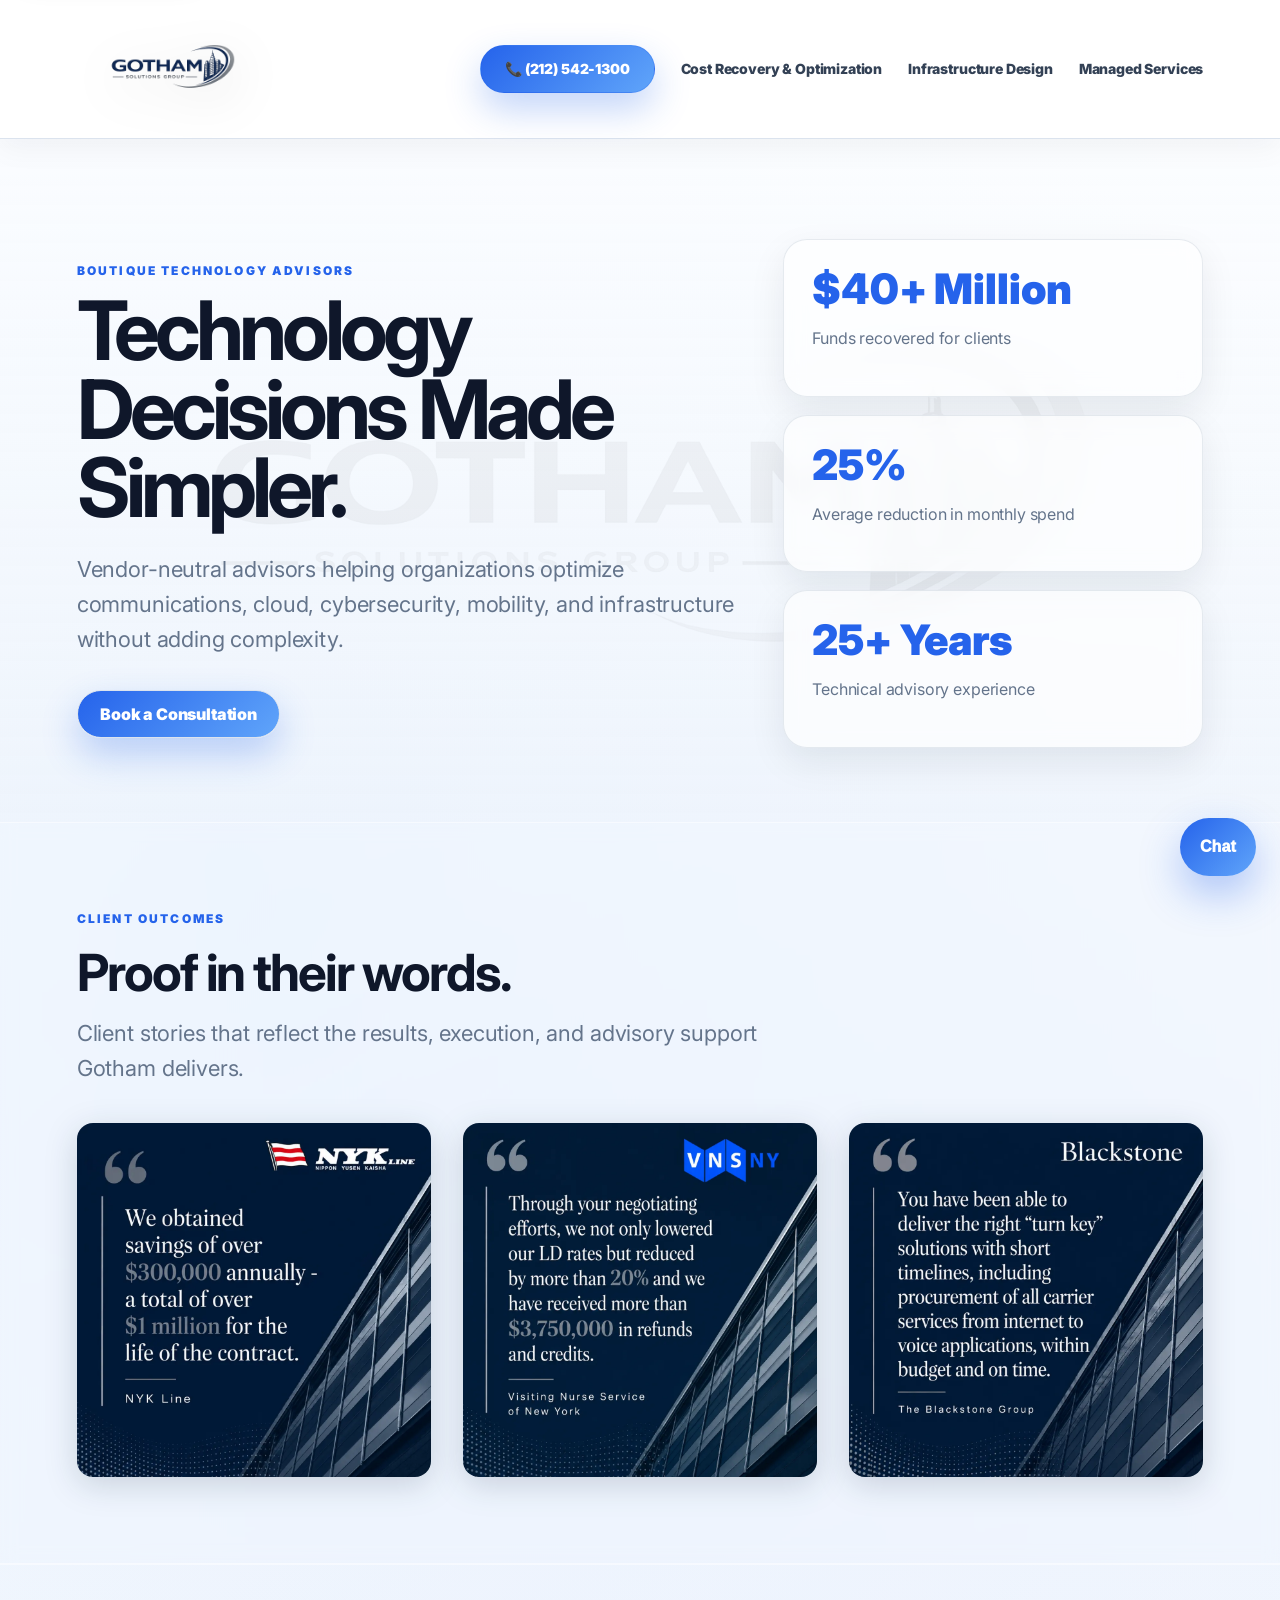
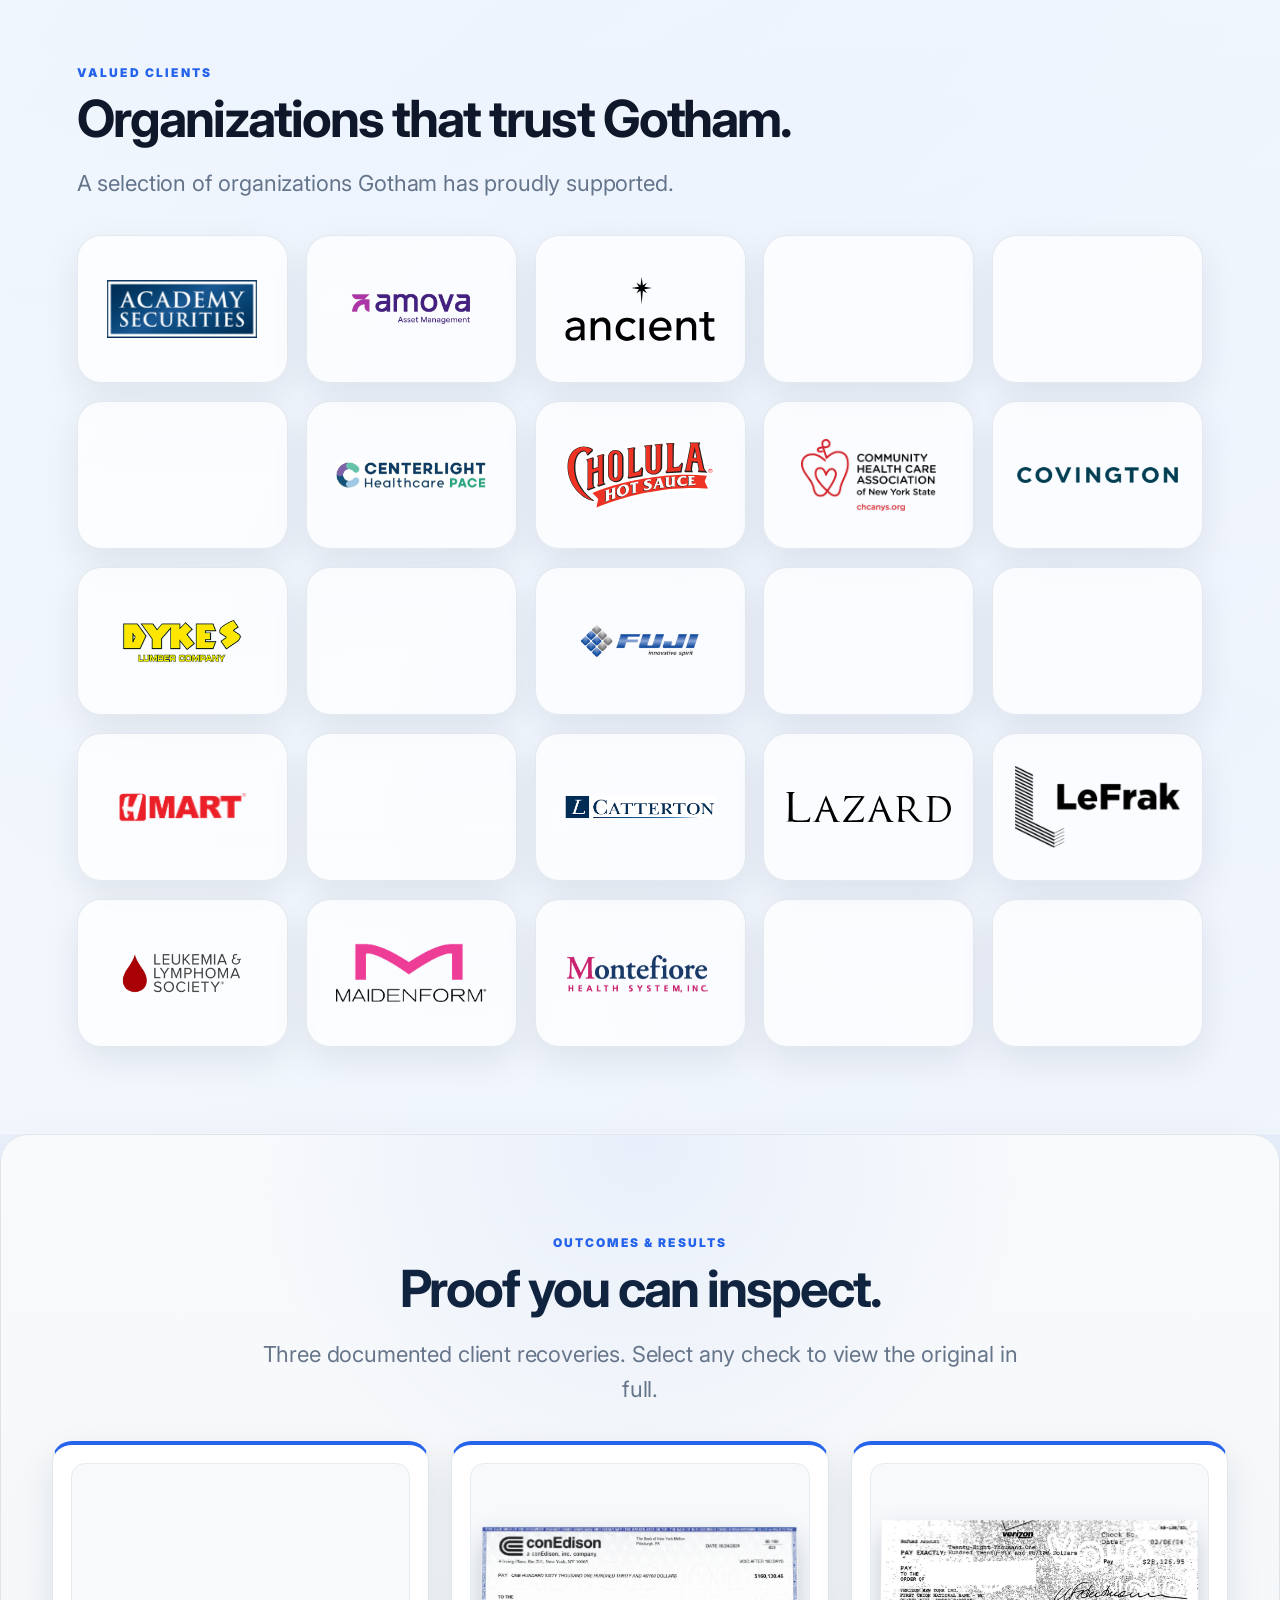
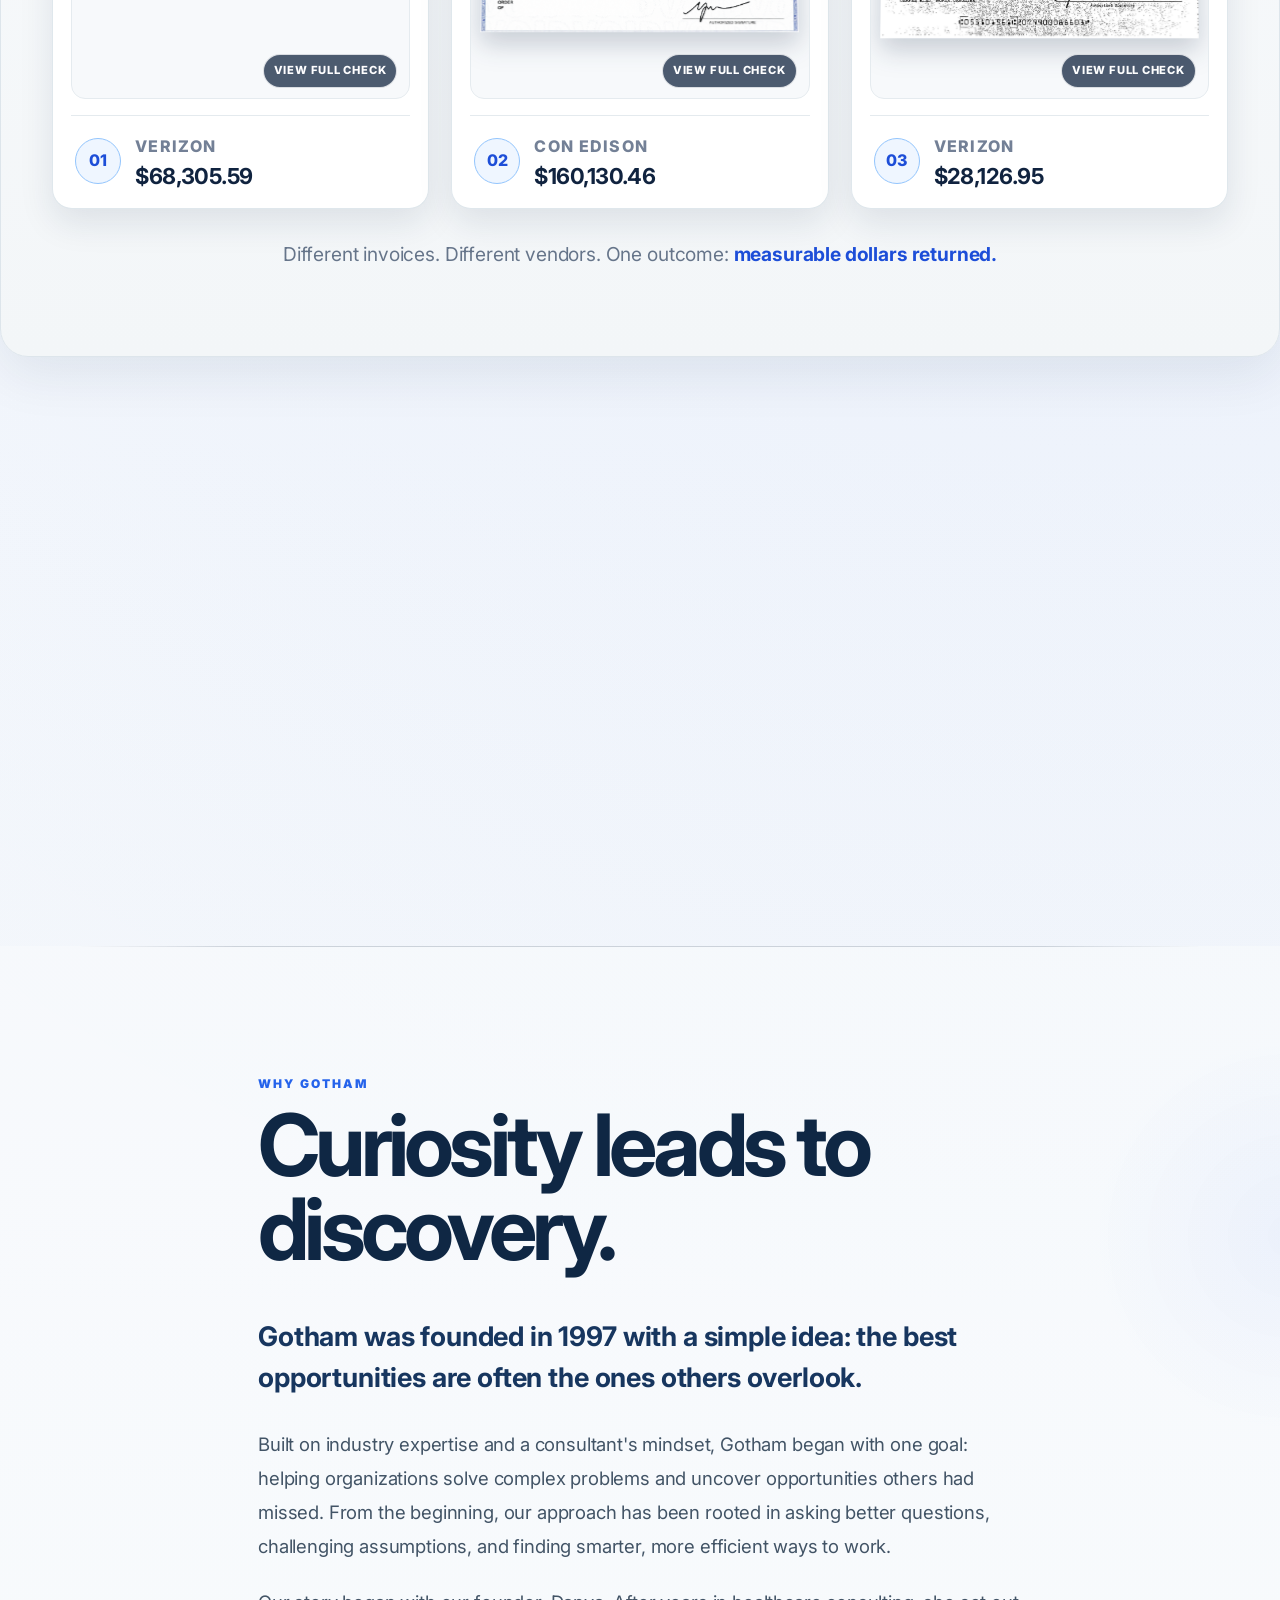
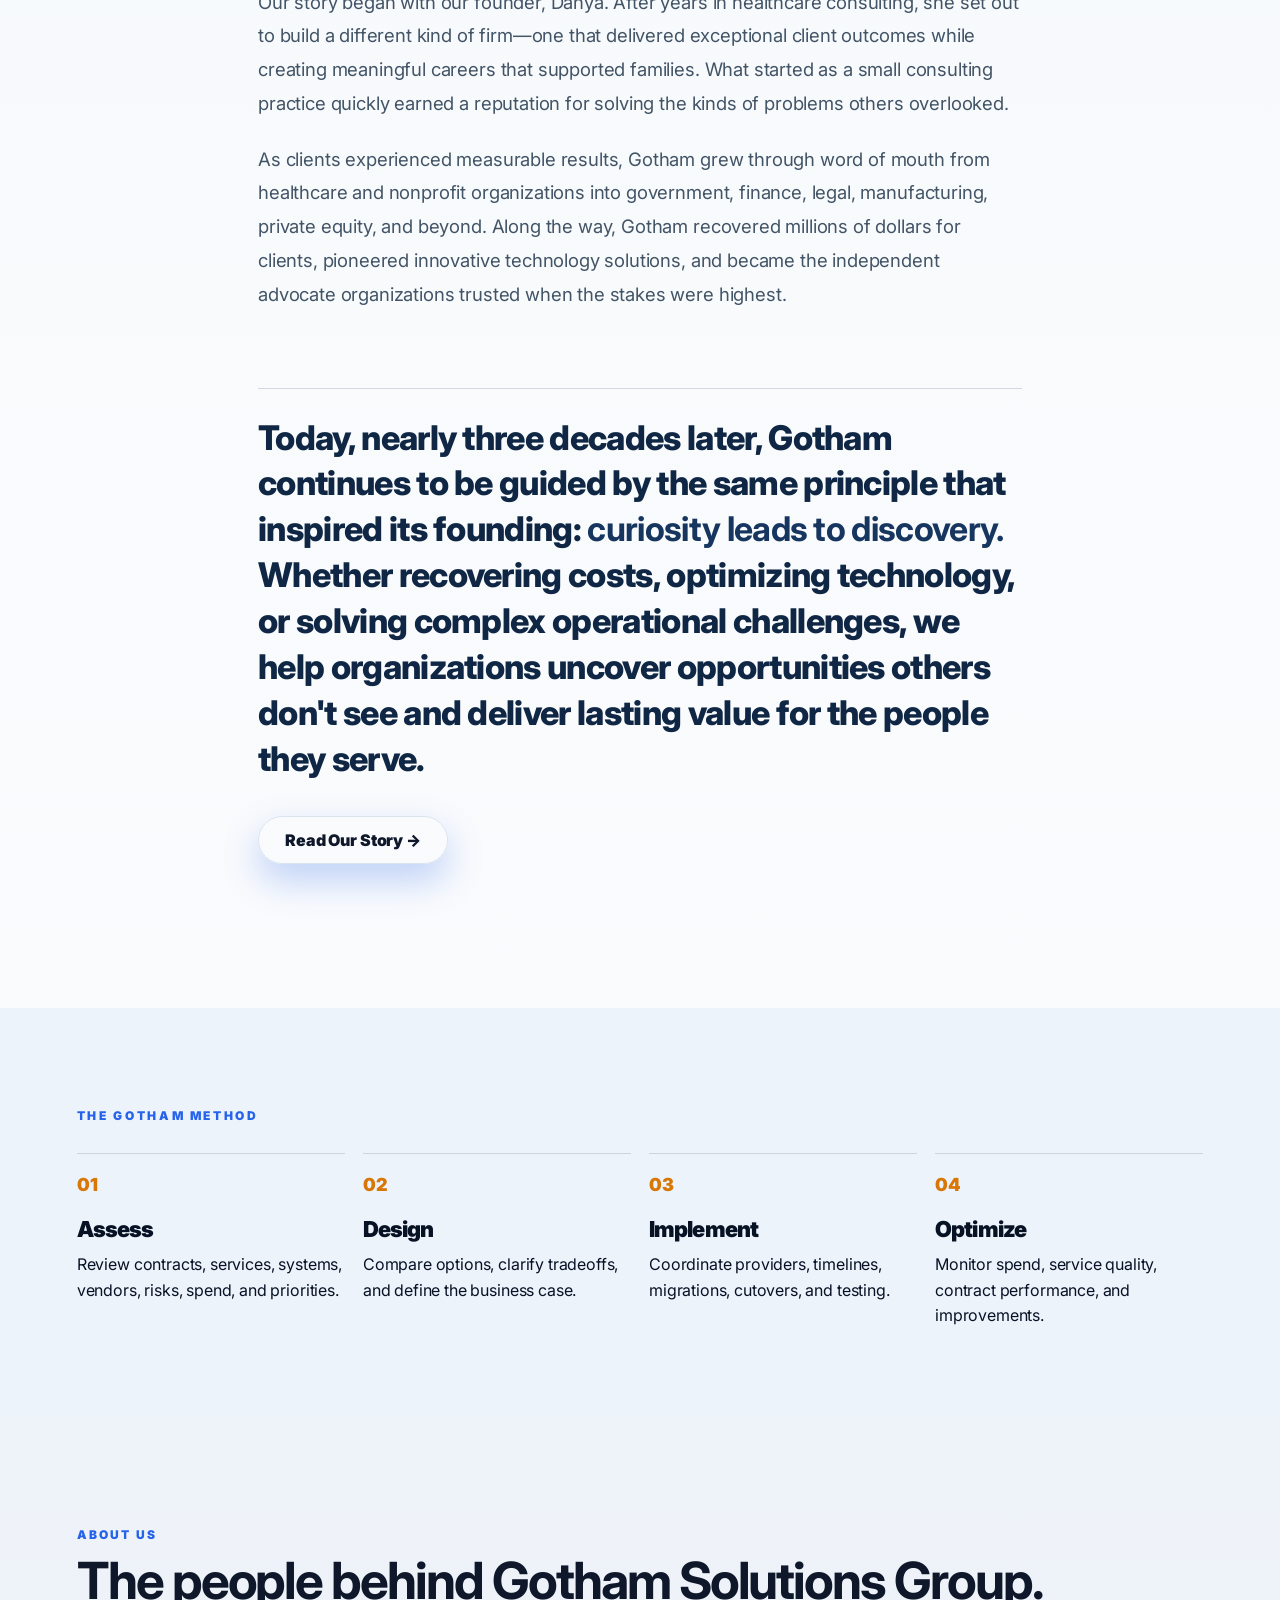
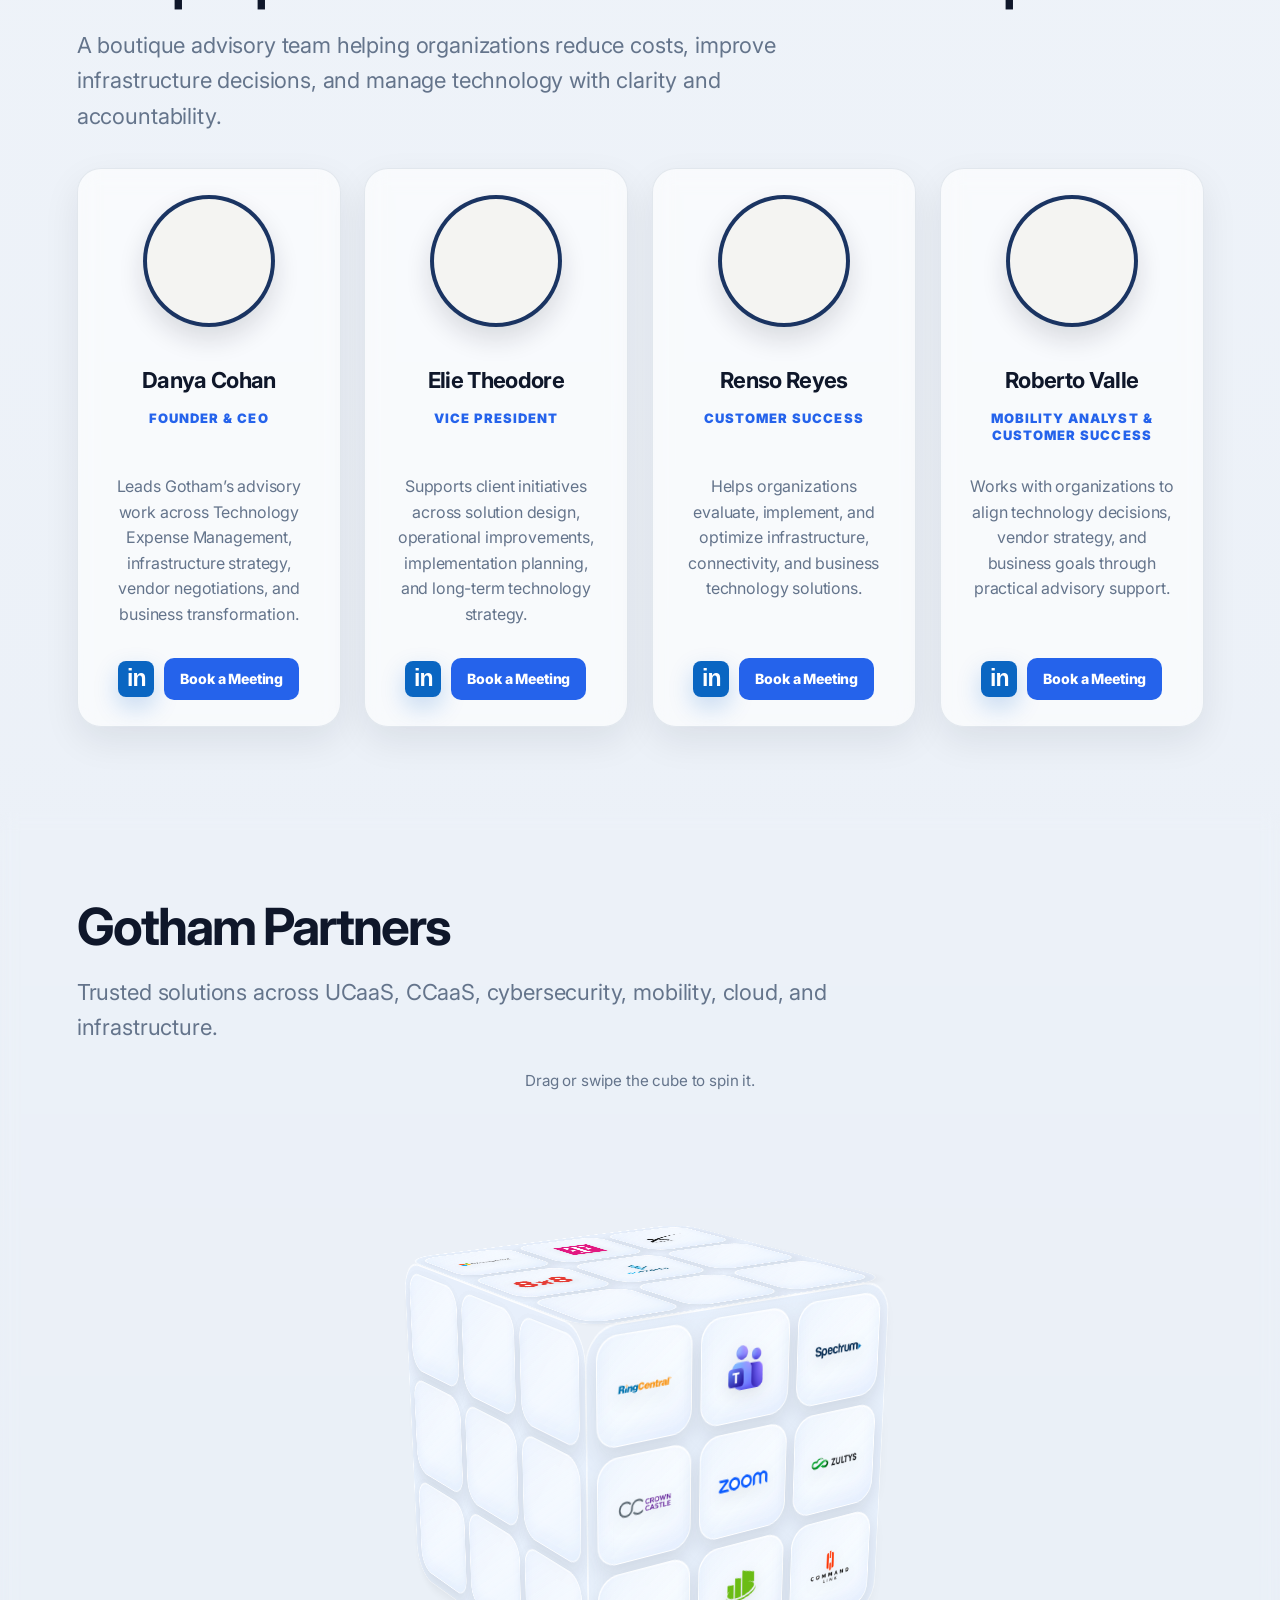
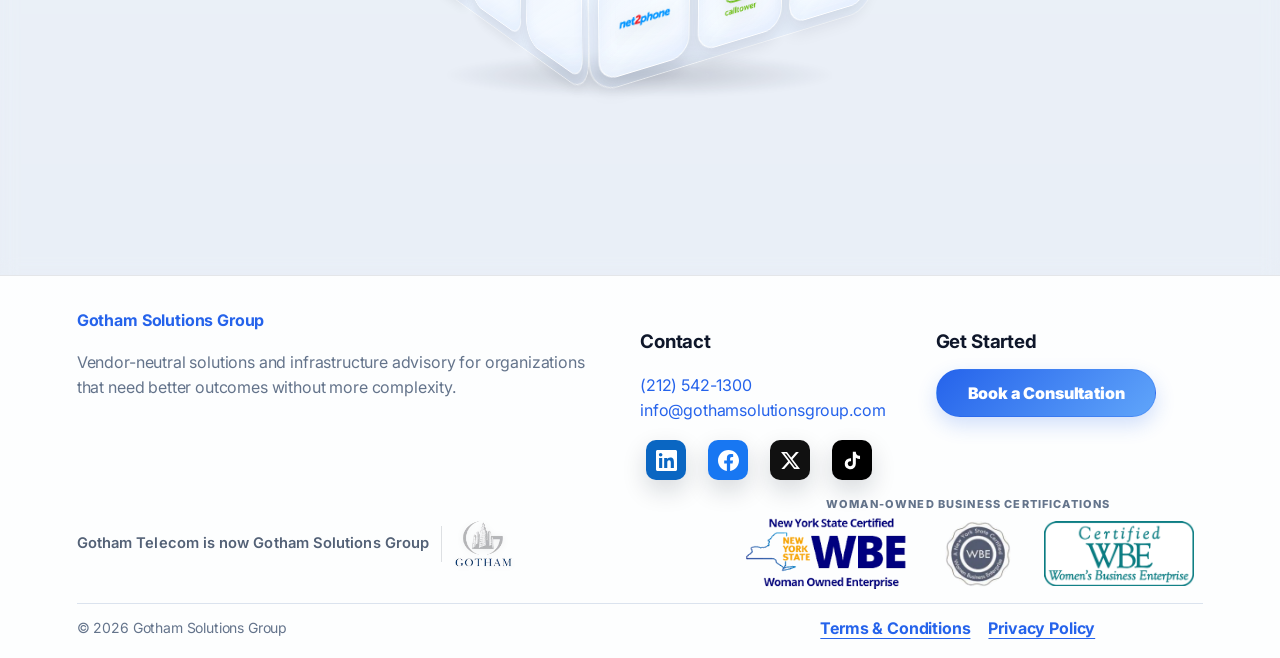
==== commit da53aca9: "Add Privacy Policy beside Terms and Conditions throughout website footers" ====
--- a/index.html
+++ b/index.html
@@ -1697,7 +1697,7 @@
 <img alt="Gotham Logo" class="footer-concept-logo" decoding="async" loading="lazy" src="assets/images/footer-gotham-logo.png" width="212" height="181"/>
 </div>
 </div>
-<div class="footer-bottom-row"><p class="copyright">© <span data-current-year>2026</span> Gotham Solutions Group</p><div class="footer-legal"><a href="/terms-and-conditions">Terms &amp; Conditions</a></div></div>
+<div class="footer-bottom-row"><p class="copyright">© <span data-current-year>2026</span> Gotham Solutions Group</p><div class="footer-legal" style="display:flex;align-items:center;flex-wrap:wrap;gap:8px 18px"><a href="/terms-and-conditions">Terms &amp; Conditions</a> <a href="/sms-privacy">Privacy Policy</a></div></div>
 </footer>
 <script defer="" src="assets/script.js?v=1.4.185"></script>
 <div aria-live="polite" class="gotham-ai-widget">
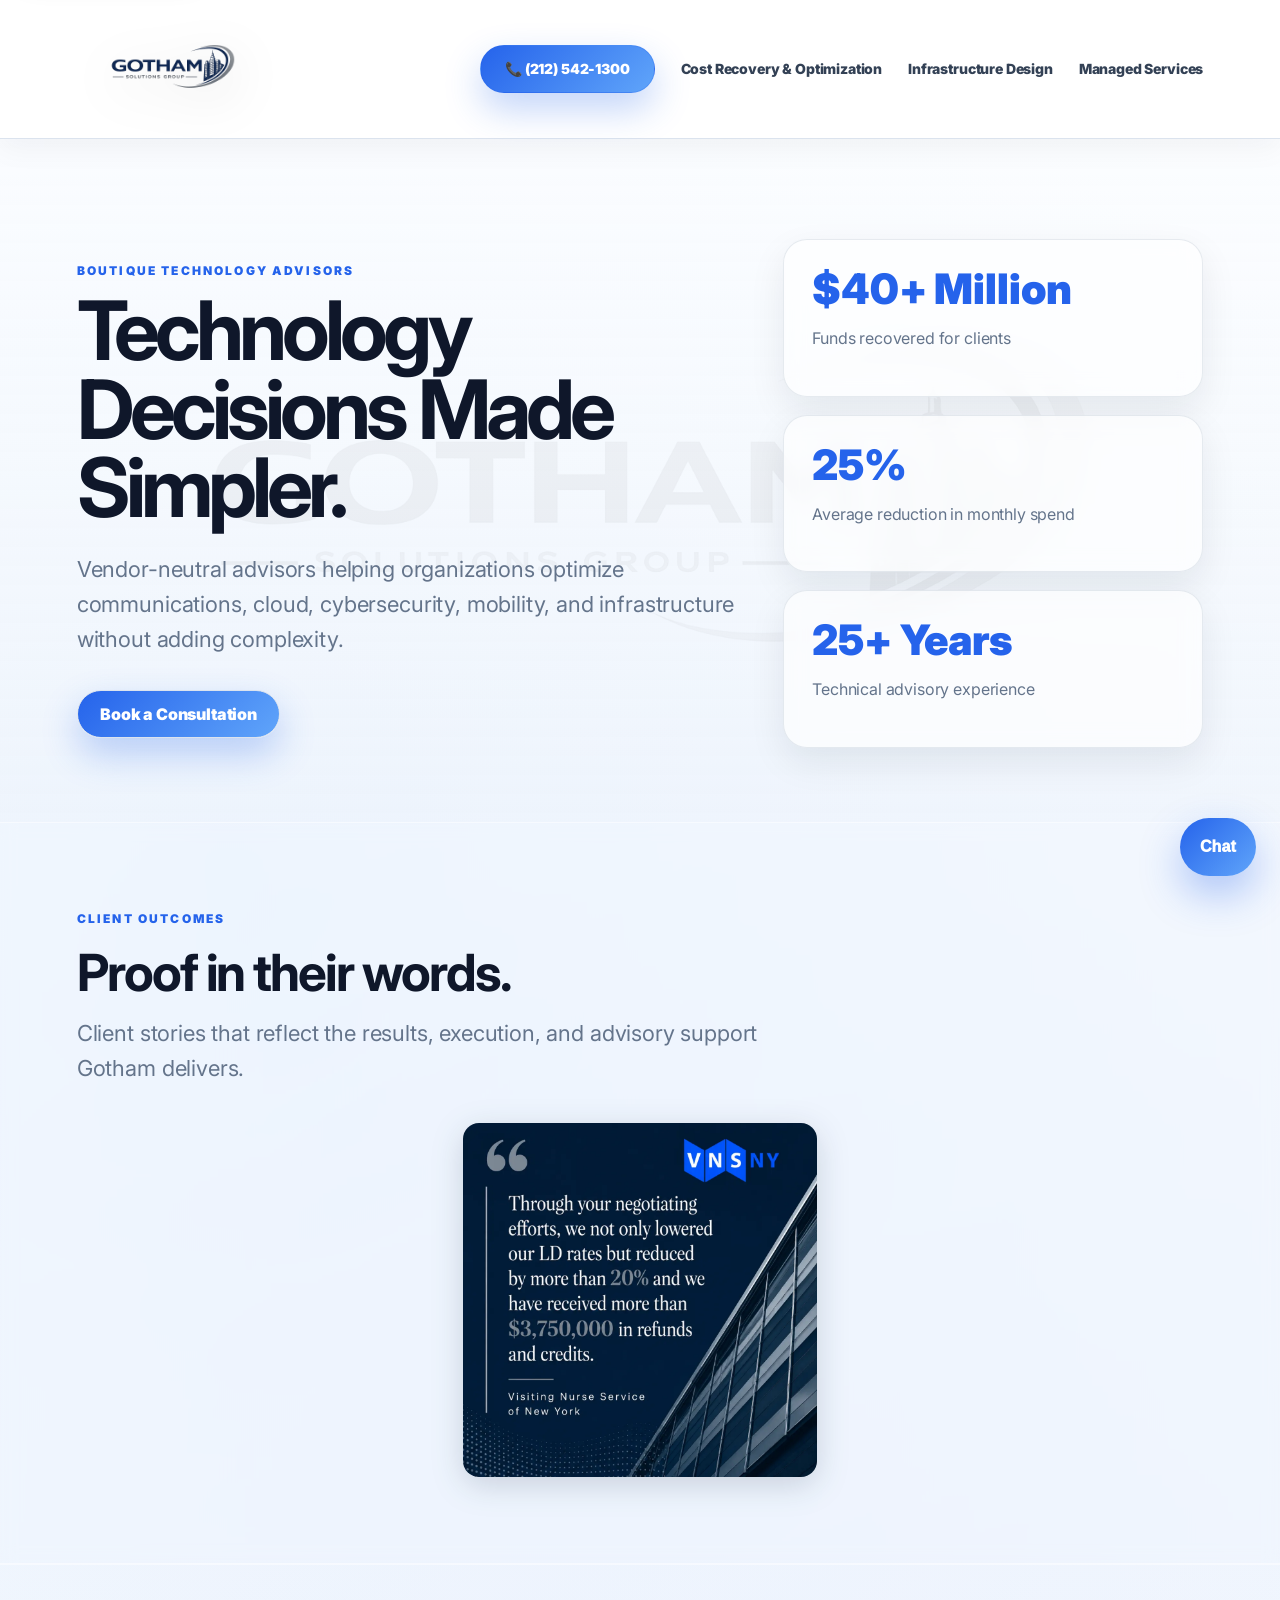
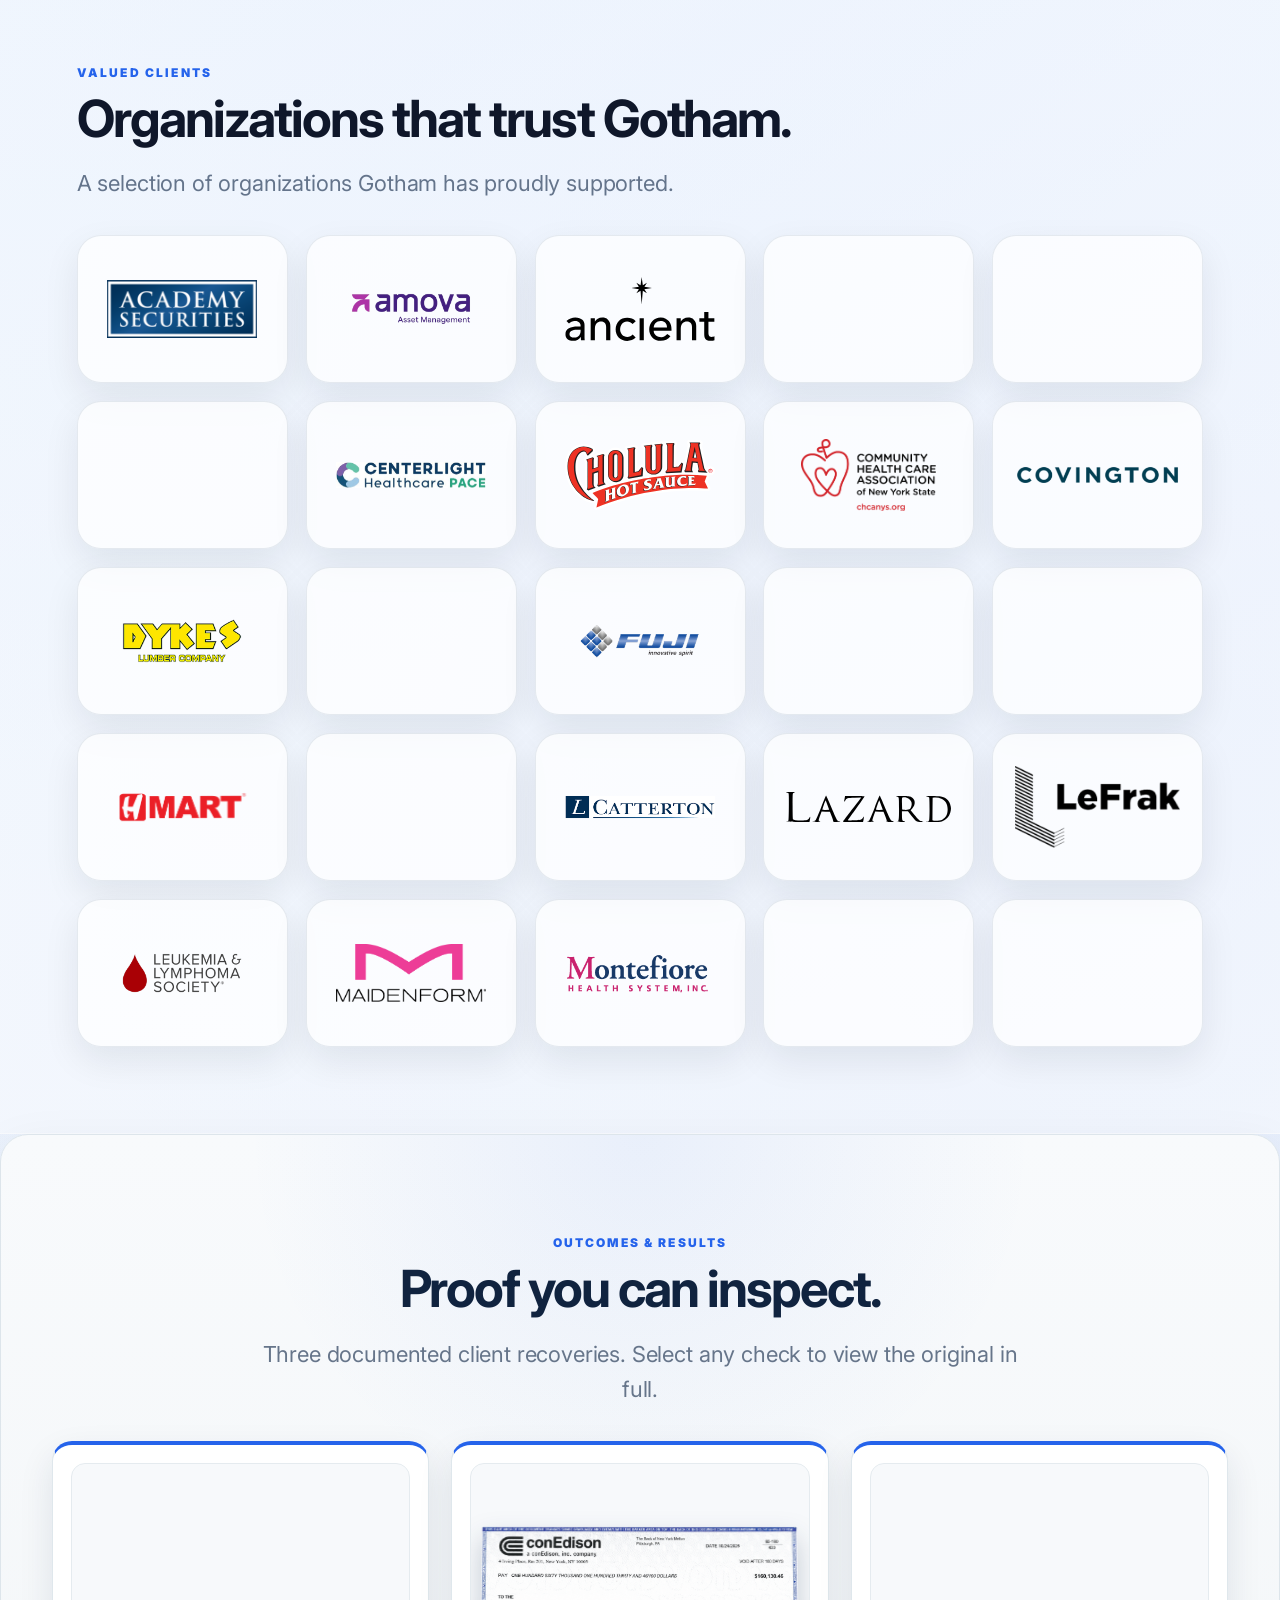
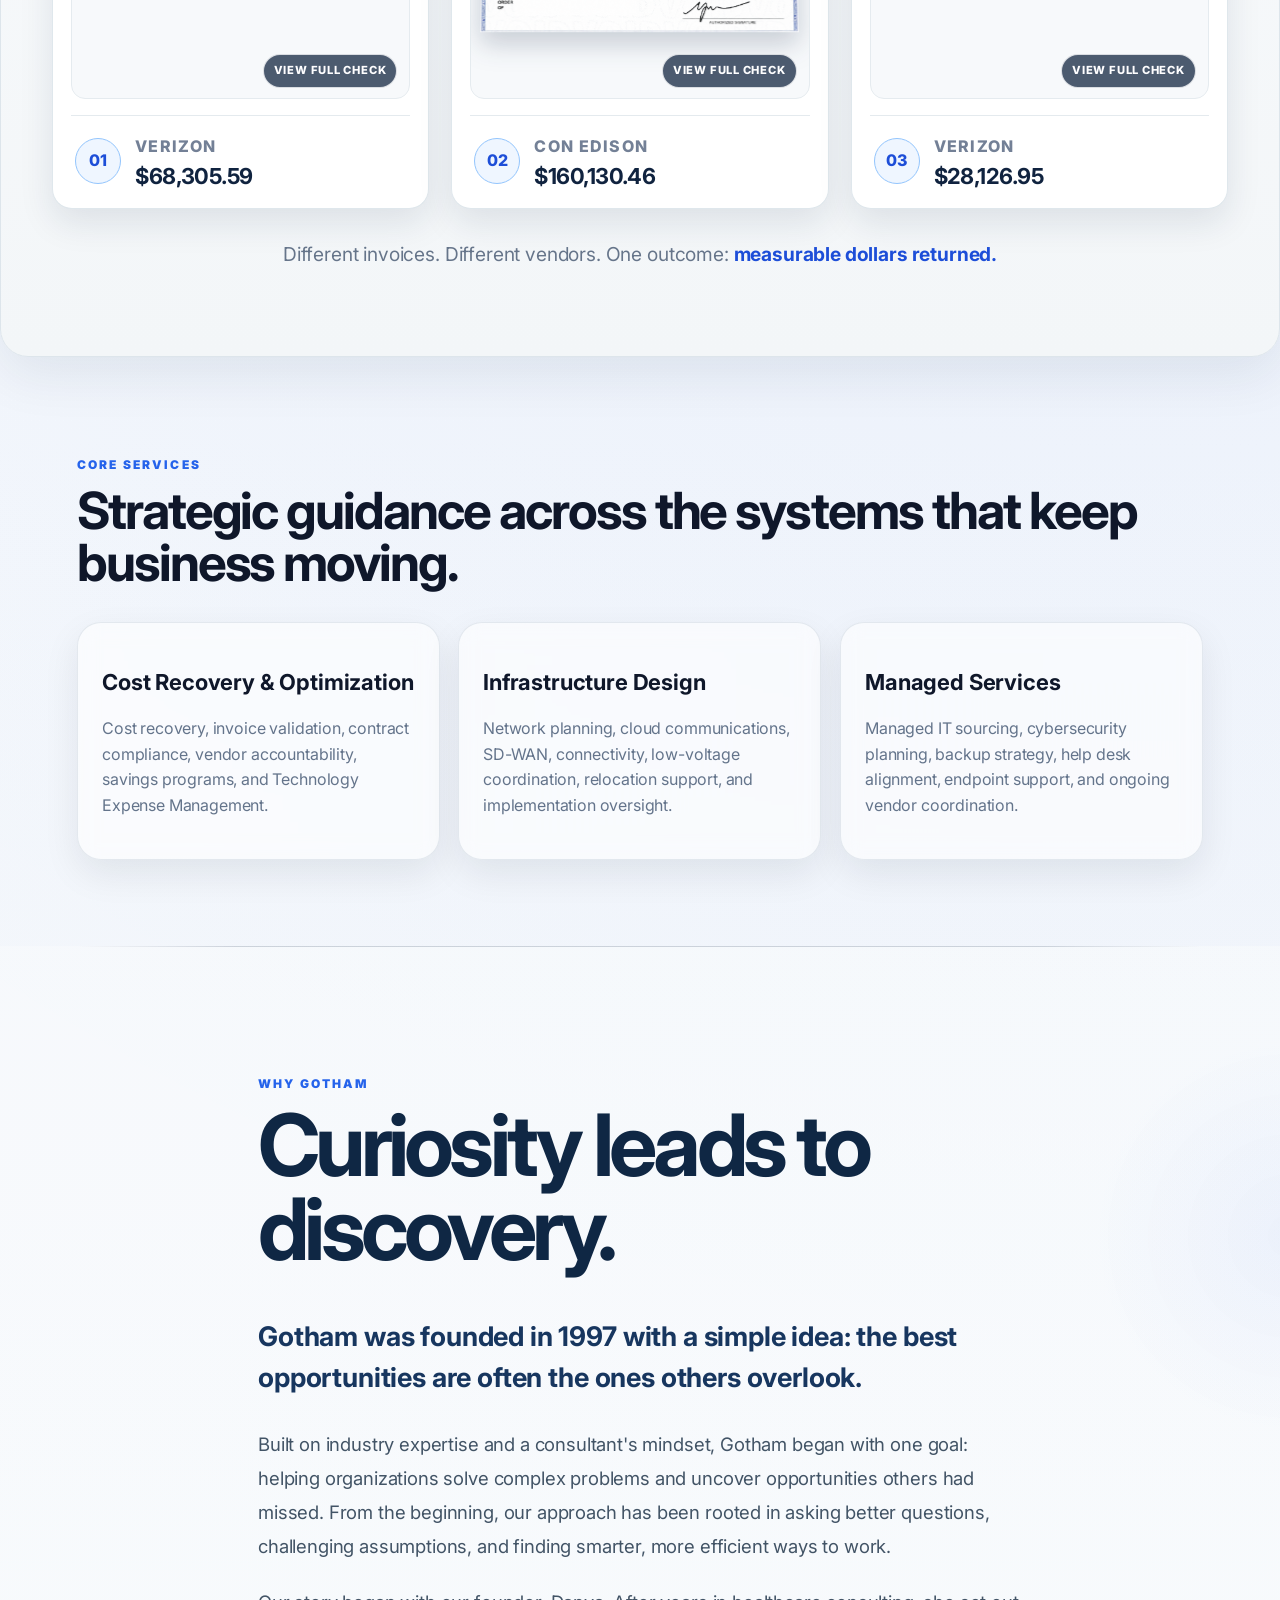
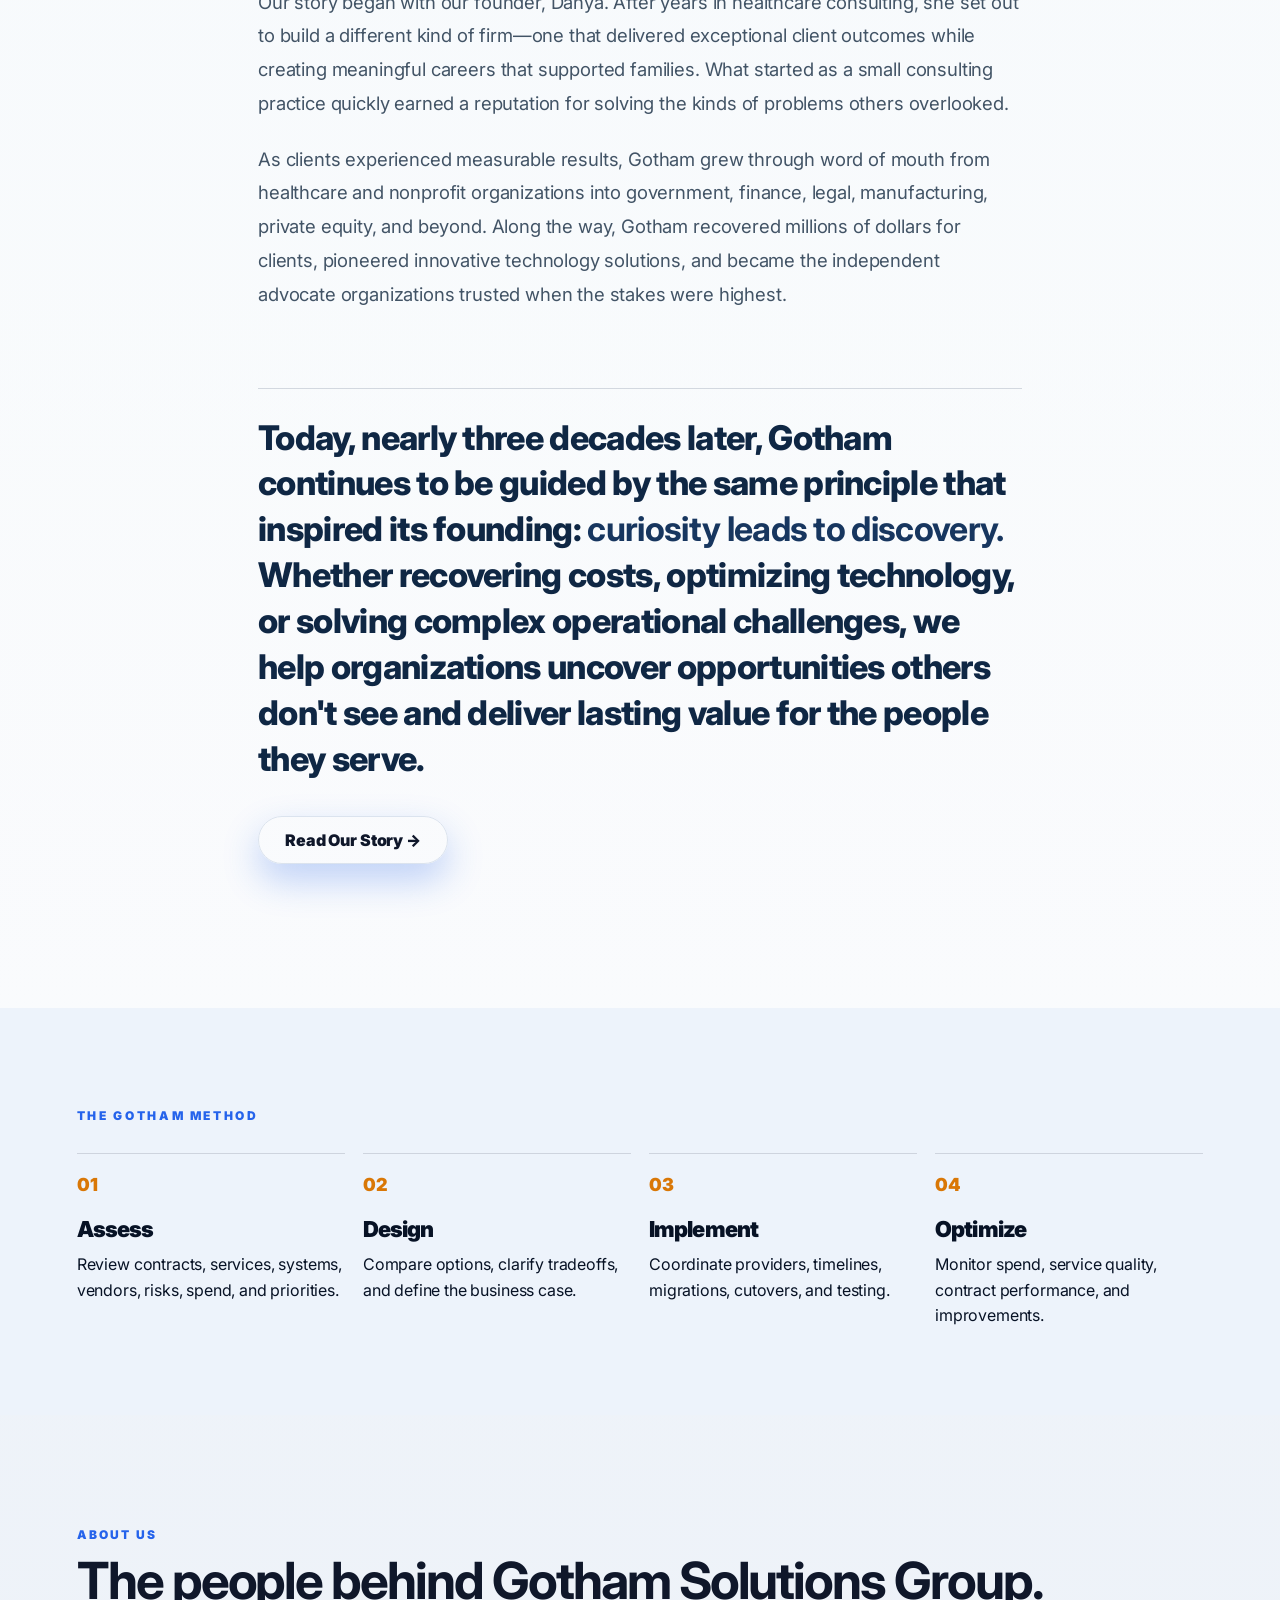
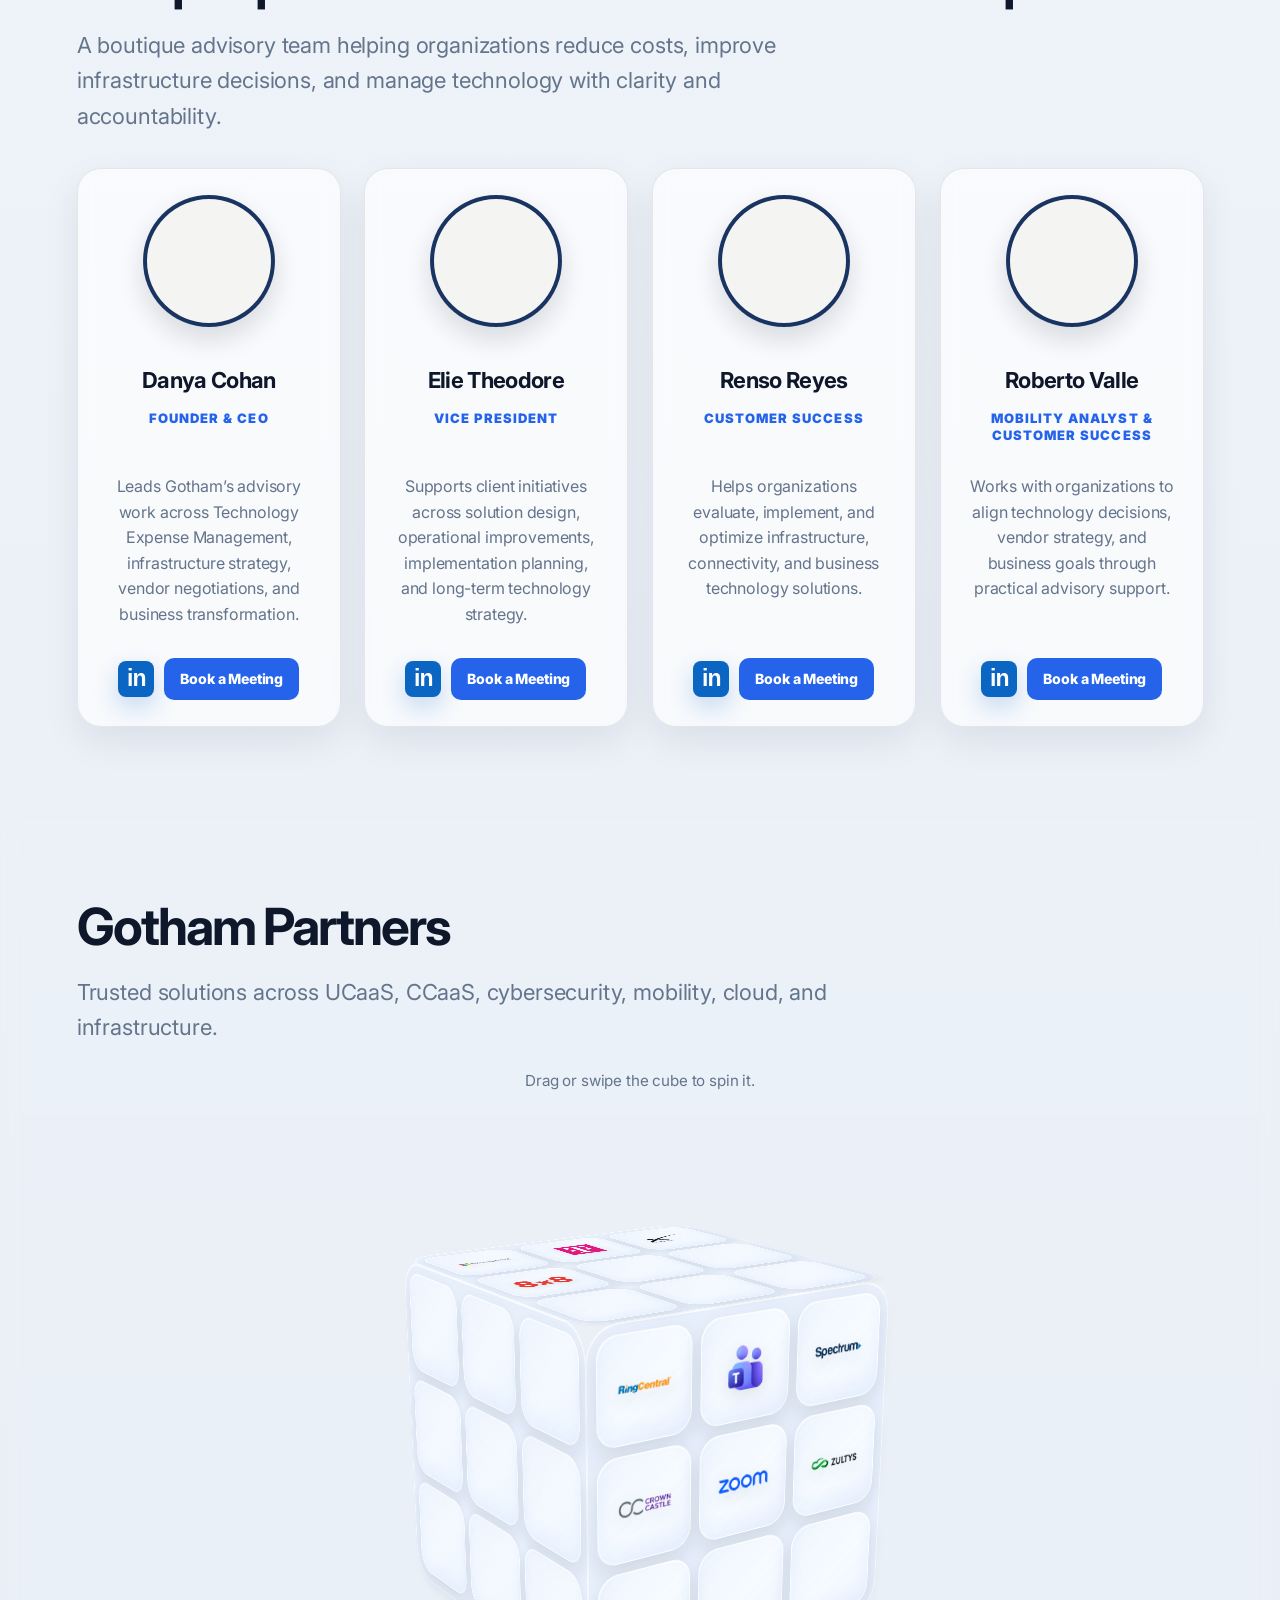
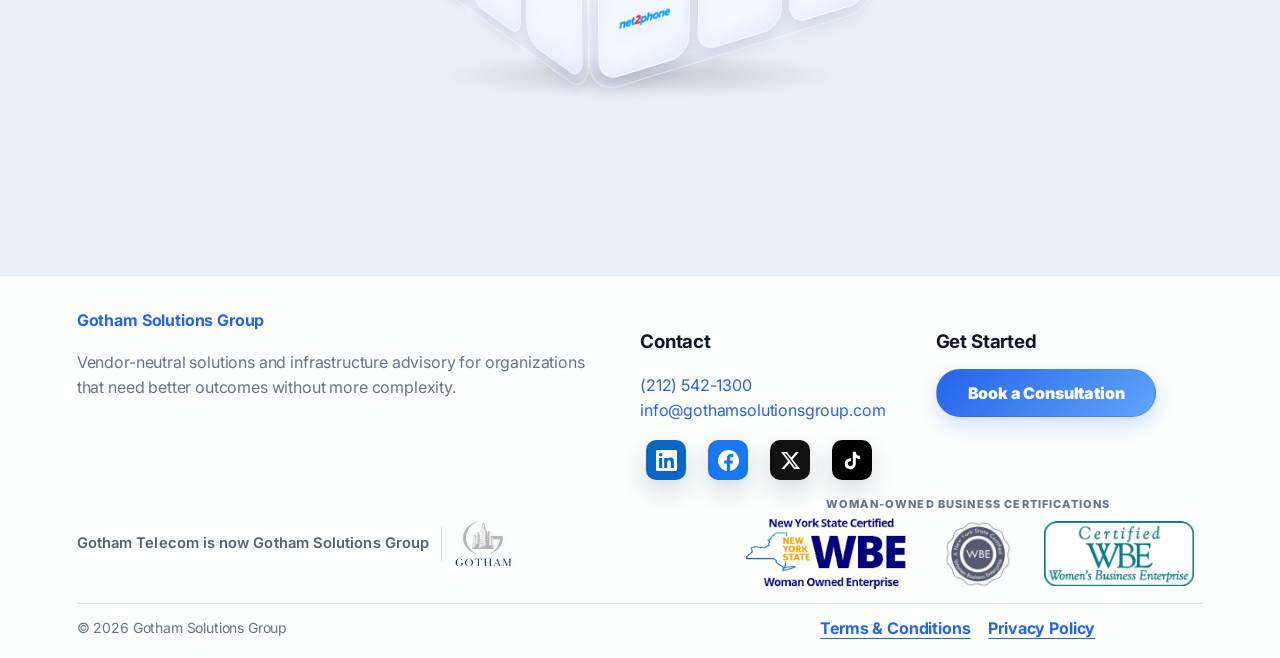
==== commit 19fb8112: "Restore separate original SMS privacy policy and point general footer links to privacy-policy" ====
--- a/index.html
+++ b/index.html
@@ -1697,7 +1697,7 @@
 <img alt="Gotham Logo" class="footer-concept-logo" decoding="async" loading="lazy" src="assets/images/footer-gotham-logo.png" width="212" height="181"/>
 </div>
 </div>
-<div class="footer-bottom-row"><p class="copyright">© <span data-current-year>2026</span> Gotham Solutions Group</p><div class="footer-legal" style="display:flex;align-items:center;flex-wrap:wrap;gap:8px 18px"><a href="/terms-and-conditions">Terms &amp; Conditions</a> <a href="/sms-privacy">Privacy Policy</a></div></div>
+<div class="footer-bottom-row"><p class="copyright">© <span data-current-year>2026</span> Gotham Solutions Group</p><div class="footer-legal" style="display:flex;align-items:center;flex-wrap:wrap;gap:8px 18px"><a href="/terms-and-conditions">Terms &amp; Conditions</a> <a href="/privacy-policy">Privacy Policy</a></div></div>
 </footer>
 <script defer="" src="assets/script.js?v=1.4.185"></script>
 <div aria-live="polite" class="gotham-ai-widget">
